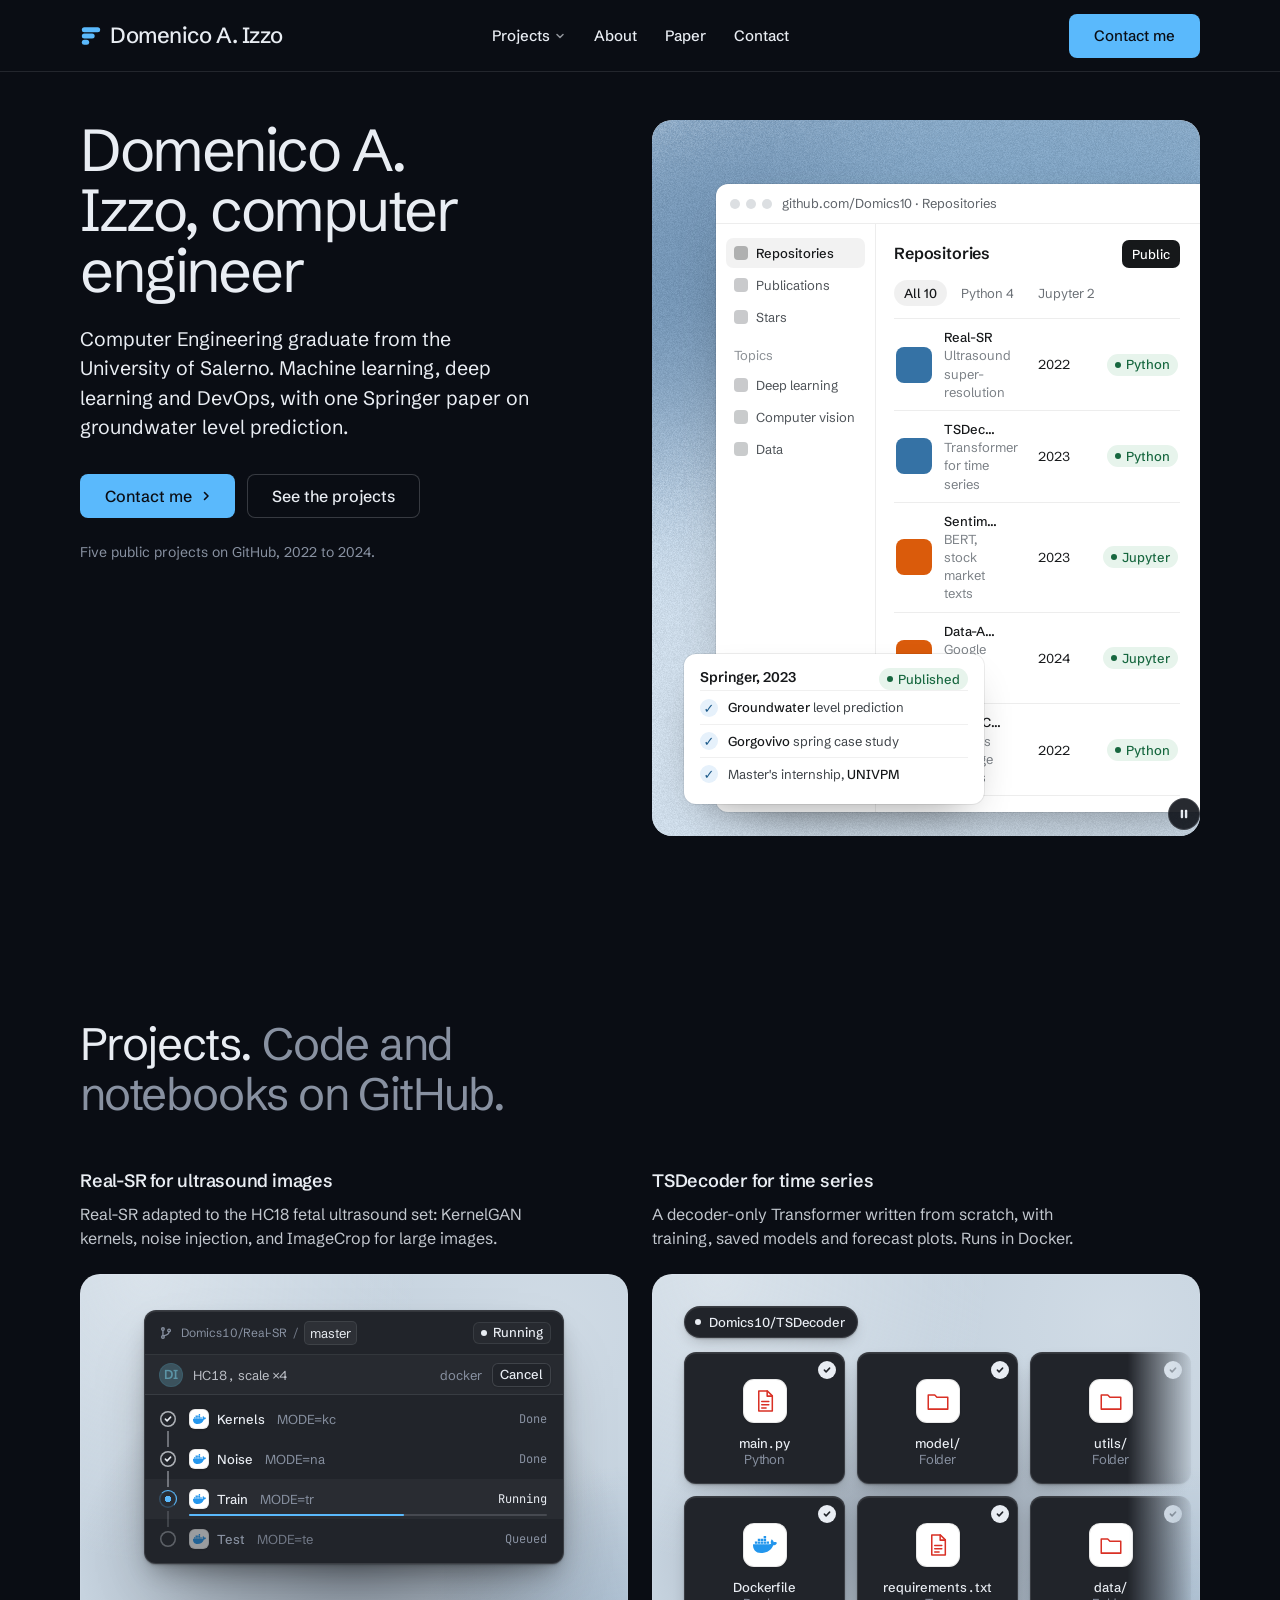
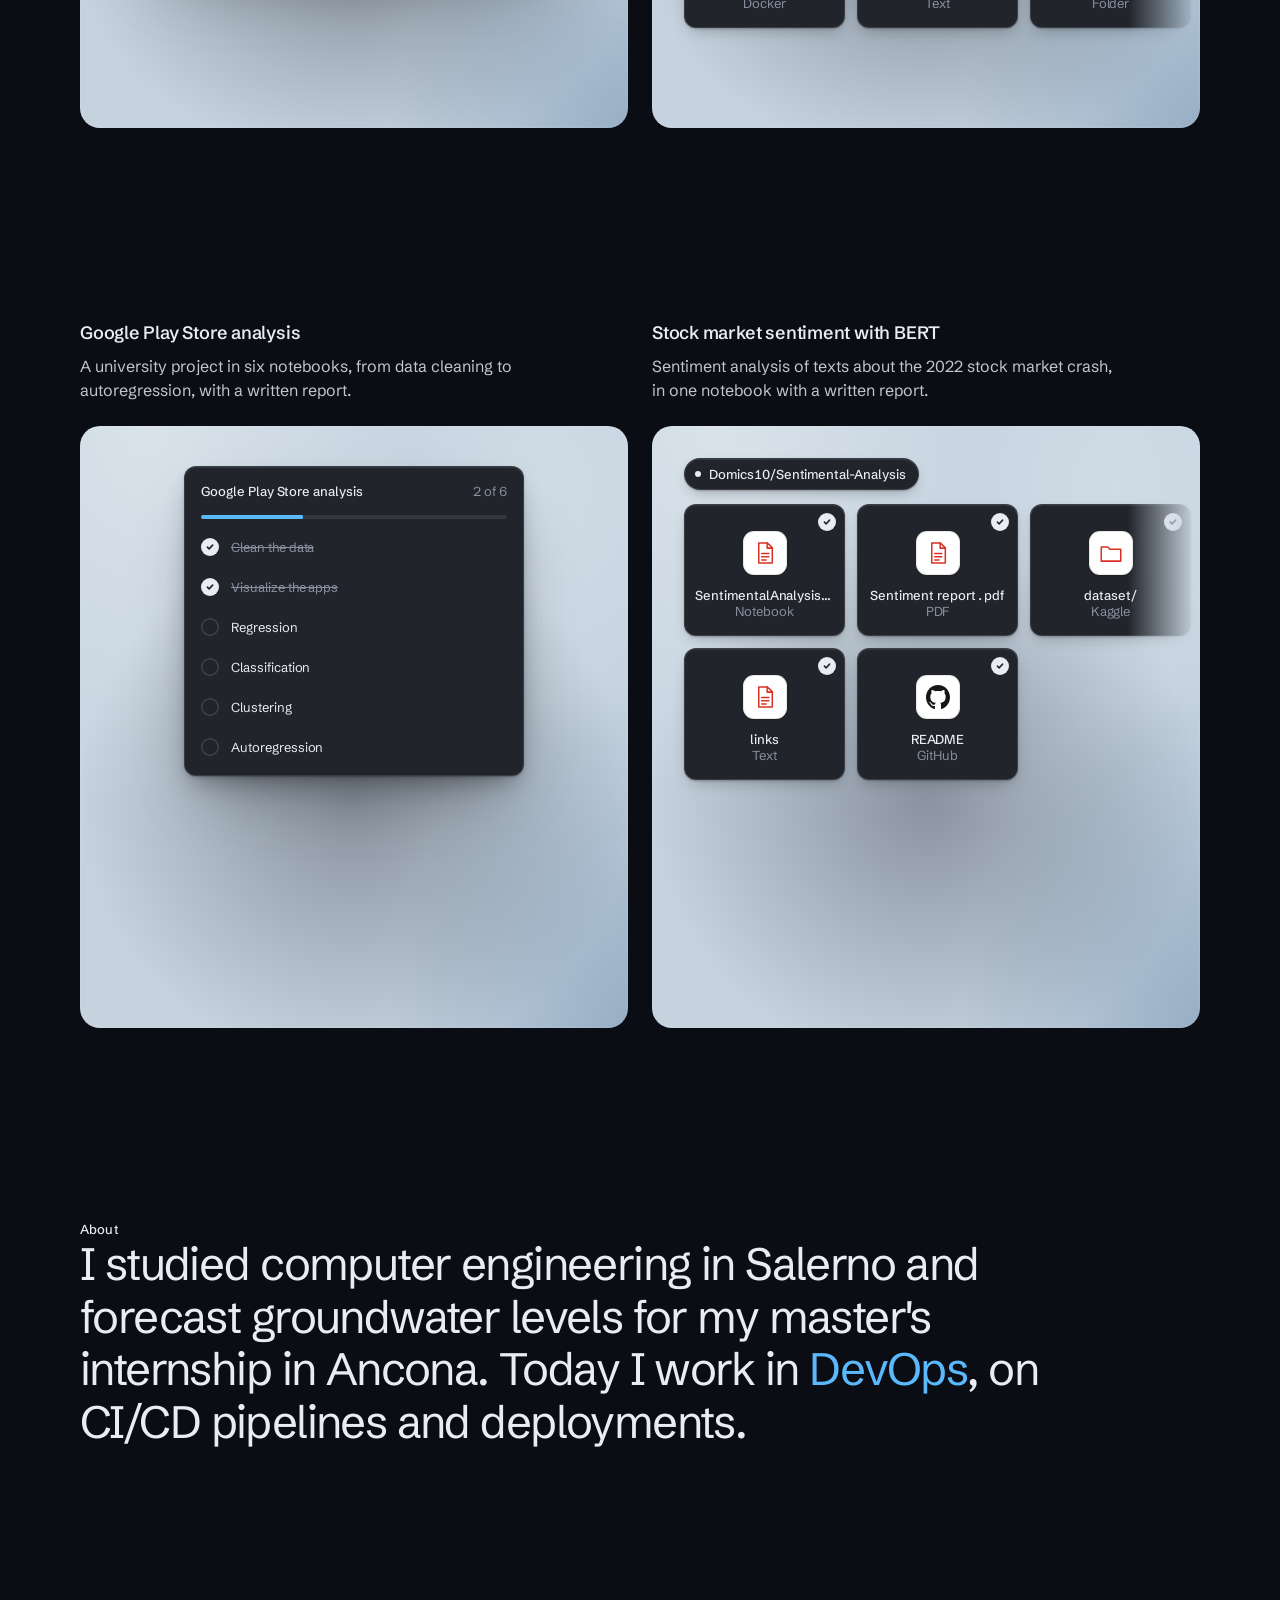
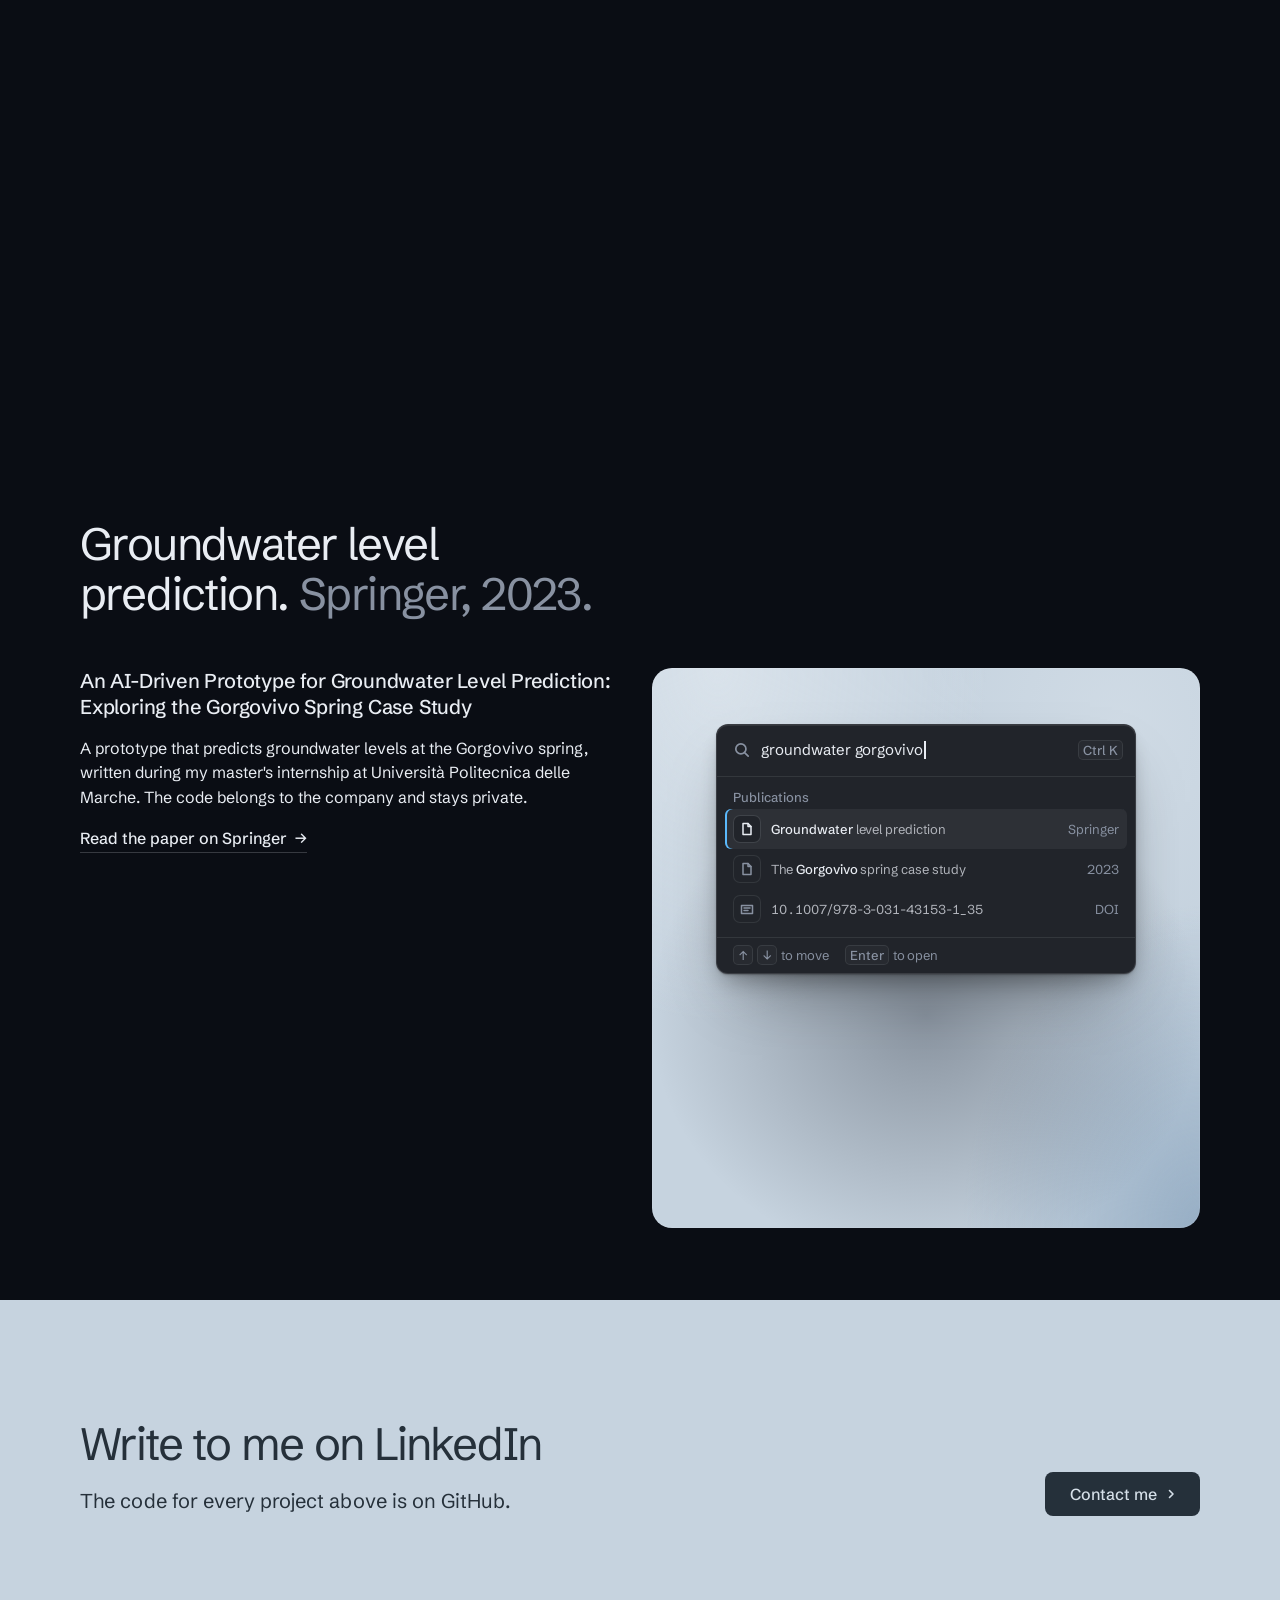
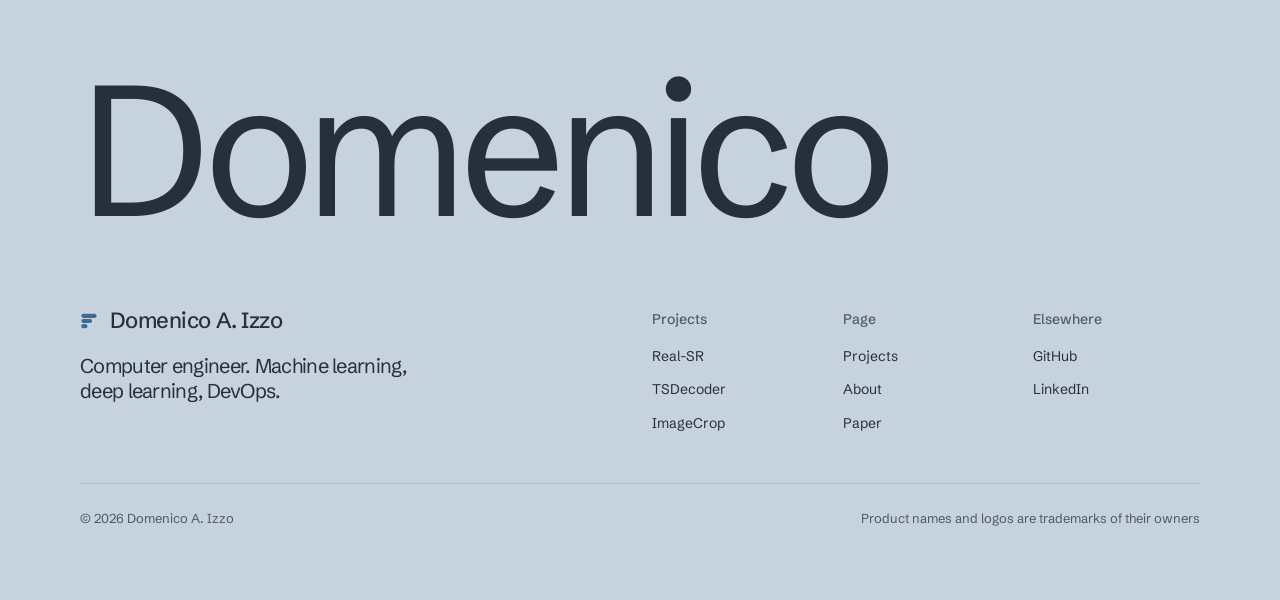
==== v2/index.html @ b8f6baab "Add initial version of personal portfolio website with favicon, index.html, and share image" ====
<!doctype html>
<html lang="en" data-type="software" data-radius="soft" data-ground="sky" data-buttons="solid" data-motion>
<head>
<meta charset="utf-8">
<meta name="viewport" content="width=device-width, initial-scale=1, viewport-fit=cover">
<title>Domenico A. Izzo: computer engineer, machine learning and DevOps</title>
<meta name="description" content="Work by Domenico A. Izzo, including Real-SR, TSDecoder, a Google Play Store analysis, Stock Market Sentiment and a Springer paper on groundwater.">
<meta property="og:type" content="website">
<meta property="og:title" content="Domenico A. Izzo: computer engineer, machine learning and DevOps">
<meta property="og:description" content="Projects and a Springer paper by a computer engineering graduate from the University of Salerno.">
<meta property="og:image" content="share.jpg">
<meta name="twitter:card" content="summary_large_image">
<link rel="icon" href="favicon.svg" type="image/svg+xml">
<meta name="theme-color" content="#0a0d14">
<!-- <link rel="canonical" href="https://domics10.github.io/"> -->
<meta name="site-kind" content="software">
<meta name="page-type" content="software">
<link rel="preconnect" href="https://fonts.googleapis.com">
<link rel="preconnect" href="https://fonts.gstatic.com" crossorigin>
<link href="https://fonts.googleapis.com/css2?family=Schibsted+Grotesk:wght@400..700&family=JetBrains+Mono:wght@400..500&display=swap" rel="stylesheet">
<link rel="stylesheet" href="assets/system.css">
<link rel="stylesheet" href="assets/ui/cards.css">
<link rel="stylesheet" href="assets/motion/motion.css">
<link rel="stylesheet" href="assets/backgrounds/backgrounds.css">
<link rel="stylesheet" href="assets/layout/layout.css">
<link rel="stylesheet" href="assets/layout/demo.css">
<link rel="stylesheet" href="assets/icons/icon.css">
<style>
:root {
  --p-bg: #0a0d14; --p-surface: #131824; --p-ink: #e9edf3; --p-muted: #8891a1;
  --p-accent: #5ab9fc; --p-accent-ink: #0a0d14; --p-action: #5ab9fc; --p-action-ink: #0a0d14;
  --p-inv-bg: #e9edf3; --p-inv-surface: #d7dbe1; --p-inv-ink: #0a0d14; --p-inv-muted: #54575f;
  --p-inv-accent: #0a0d14; --p-inv-accent-ink: #e9edf3; --p-inv-action: #0a0d14; --p-inv-action-ink: #e9edf3;
  --font-display: "Schibsted Grotesk", system-ui, sans-serif;
  --font-text: "Schibsted Grotesk", system-ui, sans-serif;
  --font-mono: "JetBrains Mono", ui-monospace, "SFMono-Regular", Menlo, Consolas, monospace;
  --display-weight: 400;
  --display-tracking: -0.035em;
  --display-tracking-xl: -0.042em;
  --ly-scale: 0.98;
}
</style>
<link rel="stylesheet" href="assets/ui/base.css">
<link rel="stylesheet" href="assets/ui/pipeline-board/fragment.css">
<link rel="stylesheet" href="assets/ui/files/fragment.css">
<link rel="stylesheet" href="assets/ui/checklist/fragment.css">
<link rel="stylesheet" href="assets/ui/search/fragment.css">
<script>document.documentElement.classList.add('m-enter');setTimeout(()=>document.documentElement.classList.add('m-enter-done'),700)</script>
<script src="assets/backgrounds/backgrounds.js"></script>
<script>document.documentElement.classList.add('mo-js');setTimeout(()=>document.documentElement.classList.add('mo-safe'),2500)</script>
<link rel="modulepreload" href="assets/moments/moments.js">
<link rel="modulepreload" href="assets/moments/lib.js">
<link rel="modulepreload" href="assets/moments/word-highlight/moment.js">
<style>
/* hero (collage): the small card over the window's lower-left corner */
.hero__art > .ly-piece--note { left: var(--s-6); bottom: var(--s-6); width: 300px; z-index: 2; }
.d-note__line { display: flex; align-items: center; gap: 10px; padding: 7px 0; font-size: 13px; color: #3d4247; border-top: 1px solid rgb(0 0 0 / .06); }
.d-note__line:first-of-type { border-top: 0; }
.d-note__line i { width: 18px; height: 18px; border-radius: 50%; flex: none; display: grid; place-items: center; background: #e6f1fb; color: #1d5a8a; font-style: normal; font-size: 13px; font-weight: 500; }
.d-note__line b { font-weight: 500; color: #16181a; }
.hero__proof { font-size: var(--t-small); color: var(--muted); }
.ly-piece--main .d-row { grid-template-columns: 36px minmax(0, 1fr) 56px 96px; }
.ly-piece--main .d-main { padding-right: var(--ly-cut-room); }
@media (max-width: 639px) { .ly-piece--main .d-row { grid-template-columns: 36px minmax(0, 1fr) 96px; } .ly-piece--main .d-row .num { display: none; } }
@media (max-width: 639px) { .ly-piece--main .d-row:nth-child(n+2) { display: none; } }
.hero__art .ui-pause:focus-visible { outline-color: var(--p-bg); }
.close__word { line-height: 1.04; }
@media (max-width: 1023px) { .hero__art > .ly-piece--note { left: var(--s-4); bottom: var(--s-4); width: 270px; } }
/* the project cards: one panel height for the group */
#projects .panel { --p-h: 300px; }
@media (max-width: 639px) { #projects .panel { --p-h: 176px; } }
/* the paper: the timeline card */
#paper .panel { --p-h: 400px; }
#paper .card--open > .panel { margin-top: 0; }
@media (max-width: 639px) { #paper .panel { --p-h: 240px; } }
@media (max-width: 359px) { #paper { --hm: 2; } }
</style>
</head>
<body>
<!-- type: software (a personal portfolio, built on the software plan)
     deal: hero collage, nav nav-centre, close close-word, footer footer-statement, rhythm space, buttons solid, mark stack, ground sky
     palette blue-black-cornflower, type schibsted, radius soft
     effect: grain-gradient in the hero's art frame
     moments: word-highlight in #about (the statement) -->

<header class="nav nav--centre">
  <div class="wrap nav__bar">
    <a class="skip-link" href="#top">Skip to content</a>
    <a class="nav__logo" href="#top"><span class="mark" data-mark="stack" aria-hidden="true"></span>Domenico A. Izzo</a>
    <nav class="nav__links" aria-label="Main">
      <div class="nav__item">
        <a class="nav__link" href="#projects">Projects <svg class="chev" viewBox="0 0 12 12" aria-hidden="true"><path d="M3 4.5l3 3 3-3" fill="none" stroke="currentColor" stroke-width="1.5" stroke-linecap="round" stroke-linejoin="round"/></svg></a>
        <div class="nav__menu">
          <div class="wrap grid">
            <div class="menu-col span-3">
              <p class="t-label">Deep learning</p>
              <a href="#projects">Real-SR<span>Ultrasound super-resolution</span></a>
              <a href="#projects">TSDecoder<span>Transformer for time series</span></a>
            </div>
            <div class="menu-col span-3">
              <p class="t-label">Data</p>
              <a href="#projects">Play Store analysis<span>Regression, classification, clustering</span></a>
              <a href="#projects">Market sentiment<span>Text classification with BERT</span></a>
            </div>
            <div class="menu-col span-3 start-10">
              <p class="t-label">Research</p>
              <a href="#paper">Groundwater paper<span>Springer, 2023</span></a>
            </div>
          </div>
        </div>
      </div>
      <div class="nav__item"><a class="nav__link" href="#about">About</a></div>
      <div class="nav__item"><a class="nav__link" href="#paper">Paper</a></div>
      <div class="nav__item"><a class="nav__link" href="#contact">Contact</a></div>
    </nav>
    <div class="nav__actions">
      <a class="btn btn--primary" href="https://www.linkedin.com/in/domenico-a-izzo-b44796218" target="_blank" rel="noopener">Contact me</a>
    </div>
    <button class="nav__toggle" type="button" aria-expanded="false" aria-label="Menu">
      <svg width="18" height="18" viewBox="0 0 18 18" aria-hidden="true"><path d="M2 5h14M2 13h14" stroke="currentColor" stroke-width="1.6" stroke-linecap="round"/></svg>
    </button>
  </div>
</header>

<main id="top">
  <section class="hero hero--collage" data-enter aria-labelledby="hero-h">
    <div class="wrap"><div class="hero-text grid hero__grid">
      <div class="hero__text span-5">
        <h1 id="hero-h">Domenico A. Izzo, computer engineer</h1>
        <p class="hero__lead">Computer Engineering graduate from the University of Salerno. Machine learning, deep learning and DevOps, with one Springer paper on groundwater level prediction.</p>
        <div class="btn-row"><a class="btn btn--primary" href="https://www.linkedin.com/in/domenico-a-izzo-b44796218" target="_blank" rel="noopener">Contact me<svg class="m-arrow" viewBox="0 0 12 12" aria-hidden="true"><path class="m-arrow__stem" d="M1 6h8"/><path class="m-arrow__head" d="M4.5 2.5 8 6l-3.5 3.5"/></svg></a><a class="btn btn--secondary" href="#projects">See the projects</a></div>
        <p class="hero__proof">Five public projects on GitHub, 2022 to 2024.</p>
      </div>
      <div class="hero__art span-6 start-7" data-fx="grain-gradient" data-fx-seed="7" data-fx-palette='{"bg":"#c6d3df","surface":"#d6e0e9","ink":"#25303a","accent":"#3f6a92"}' role="img" aria-label="A list of Domenico's GitHub repositories, with the Springer paper beside it">
        <div class="ly-piece ly-piece--main d-win" aria-hidden="true">
          <div class="d-win__bar"><span class="d-win__dots"><i></i><i></i><i></i></span><span>github.com/Domics10 · Repositories</span></div>
          <div class="d-win__body">
            <div class="d-side">
              <span class="is-on"><i></i>Repositories</span><span><i></i>Publications</span><span><i></i>Stars</span>
              <span class="d-side__label">Topics</span><span><i></i>Deep learning</span><span><i></i>Computer vision</span><span><i></i>Data</span>
            </div>
            <div class="d-main">
              <div class="d-main__head"><h4>Repositories</h4><span class="d-btn">Public</span></div>
              <div class="d-tabs"><span class="is-on">All 10</span><span>Python 4</span><span>Jupyter 2</span></div>
              <div class="d-rows">
                <div class="d-row"><span class="d-thumb" style="background:#3572a5"></span><div><b>Real-SR</b><small>Ultrasound super-resolution</small></div><span class="num">2022</span><span class="d-chip">Python</span></div>
                <div class="d-row"><span class="d-thumb" style="background:#3572a5"></span><div><b>TSDecoder</b><small>Transformer for time series</small></div><span class="num">2023</span><span class="d-chip">Python</span></div>
                <div class="d-row"><span class="d-thumb" style="background:#da5b0b"></span><div><b>Sentimental-Analysis</b><small>BERT, stock market texts</small></div><span class="num">2023</span><span class="d-chip">Jupyter</span></div>
                <div class="d-row"><span class="d-thumb" style="background:#da5b0b"></span><div><b>Data-Analysis-Project</b><small>Google Play Store</small></div><span class="num">2024</span><span class="d-chip">Jupyter</span></div>
                <div class="d-row"><span class="d-thumb" style="background:#3572a5"></span><div><b>ImageCrop</b><small>Patches for large images</small></div><span class="num">2022</span><span class="d-chip">Python</span></div>
              </div>
            </div>
          </div>
        </div>
        <div class="ly-piece ly-piece--note d-card" aria-hidden="true" data-ly-steps="700">
          <div class="d-card__row"><h5>Springer, 2023</h5><span class="d-chip" data-step data-step-at="4">Published</span></div>
          <div class="d-note__line" data-step><i>✓</i><span><b>Groundwater</b> level prediction</span></div>
          <div class="d-note__line" data-step><i>✓</i><span><b>Gorgovivo</b> spring case study</span></div>
          <div class="d-note__line" data-step><i>✓</i><span>Master's internship, <b>UNIVPM</b></span></div>
        </div>
      </div>
    </div></div>
  </section>

  <section class="section g2" id="projects" aria-labelledby="projects-h">
    <div class="wrap">
      <div class="group">
        <div class="section-head">
          <h2 id="projects-h">Projects. <span class="muted">Code and notebooks on GitHub.</span></h2>
        </div>
        <div class="grid">
          <a class="card card--row card--open span-6" href="https://github.com/Domics10/Real-SR" target="_blank" rel="noopener">
            <h3>Real-SR for ultrasound images</h3>
            <p>Real-SR adapted to the HC18 fetal ultrasound set: KernelGAN kernels, noise injection, and ImageCrop for large images.</p>
            <div class="panel">
              <div class="stage"><div class="at-rise fit" style="--fit-max:420px;--ax:max(24px, 50% - 210px);--ay:36px;--ay-sm:16px" data-ui-loop>
                <div class="ui ui-panel ui-pipe" data-ui="pipeline-board">
                  <div class="ui-pipe__head">
                    <svg class="ui-icon ui-pipe__branch" viewBox="0 0 16 16" aria-hidden="true"><circle cx="4.5" cy="3.5" r="1.5"/><circle cx="4.5" cy="12.5" r="1.5"/><circle cx="11.5" cy="5" r="1.5"/><path d="M4.5 5v6M11.5 6.5c0 2.6-2.2 3.6-5.6 4.6"/></svg>
                    <span class="ui-pipe__repo">Domics10/Real-SR</span><i class="ui-pipe__slash">/</i><code class="ui-pipe__ref">master</code>
                    <span class="ui-spacer"></span>
                    <span class="ui-chip ui-chip--ink ui-chip--live ui-pipe__chip" data-pipe-chip data-done="Done">Running</span>
                  </div>
                  <div class="ui-pipe__commit">
                    <span class="ui-avatar" data-tone="4">DI</span>
                    <span class="ui-pipe__msg">HC18, scale ×4</span>
                    <code class="ui-pipe__sha">docker</code>
                    <button class="ui-btn ui-btn--ghost ui-btn--sm ui-pipe__btn" type="button" tabindex="-1" data-pipe-btn data-done="Re-run">Cancel</button>
                  </div>
                  <ol class="ui-pipe__steps">
                    <li class="ui-pipe__step is-done" data-step="kernels"><span class="ui-pipe__ico"><svg viewBox="0 0 16 16" aria-hidden="true"><path d="m4.5 8.2 2.3 2.3 4.7-5"/></svg></span><span class="ui-pipe__name"><span class="ui-pipe__tool" aria-hidden="true"><img src="assets/ui/icons/docker.svg" alt=""></span><span class="ui-pipe__nm">Kernels</span></span><code class="ui-pipe__cmd">MODE=kc</code><span class="ui-pipe__time" data-time>Done</span><span class="ui-pipe__bar"><i></i></span></li>
                    <li class="ui-pipe__step is-done" data-step="noise"><span class="ui-pipe__ico"><svg viewBox="0 0 16 16" aria-hidden="true"><path d="m4.5 8.2 2.3 2.3 4.7-5"/></svg></span><span class="ui-pipe__name"><span class="ui-pipe__tool" aria-hidden="true"><img src="assets/ui/icons/docker.svg" alt=""></span><span class="ui-pipe__nm">Noise</span></span><code class="ui-pipe__cmd">MODE=na</code><span class="ui-pipe__time" data-time>Done</span><span class="ui-pipe__bar"><i></i></span></li>
                    <li class="ui-pipe__step is-run" data-step="train" style="--k:0.6"><span class="ui-pipe__ico"><svg viewBox="0 0 16 16" aria-hidden="true"><path d="m4.5 8.2 2.3 2.3 4.7-5"/></svg></span><span class="ui-pipe__name"><span class="ui-pipe__tool" aria-hidden="true"><img src="assets/ui/icons/docker.svg" alt=""></span><span class="ui-pipe__nm">Train</span></span><code class="ui-pipe__cmd">MODE=tr</code><span class="ui-pipe__time" data-time="Done">Running</span><span class="ui-pipe__bar"><i></i></span></li>
                    <li class="ui-pipe__step" data-step="test"><span class="ui-pipe__ico"><svg viewBox="0 0 16 16" aria-hidden="true"><path d="m4.5 8.2 2.3 2.3 4.7-5"/></svg></span><span class="ui-pipe__name"><span class="ui-pipe__tool" aria-hidden="true"><img src="assets/ui/icons/docker.svg" alt=""></span><span class="ui-pipe__nm">Test</span></span><code class="ui-pipe__cmd">MODE=te</code><span class="ui-pipe__time" data-time="Done">Queued</span><span class="ui-pipe__bar"><i></i></span></li>
                  </ol>
                  <div class="ui-pipe__log" aria-hidden="true">
                    <span class="ui-pipe__line" data-step="kernels"><b>$</b>python create_kernel_dataset.py</span>
                    <span class="ui-pipe__line" data-step="noise"><b>$</b>python collect_noise.py</span>
                    <span class="ui-pipe__line is-on" data-step="train"><b>$</b>python train.py -opt train_kernel_noise.yml</span>
                    <span class="ui-pipe__line" data-step="test"><b>$</b>python test.py -opt test_dped.yml</span>
                  </div>
                </div>
              </div></div>
            </div>
          </a>
          <a class="card card--row card--open span-6" href="https://github.com/Domics10/TSDecoder" target="_blank" rel="noopener">
            <h3>TSDecoder for time series</h3>
            <p>A decoder-only Transformer written from scratch, with training, saved models and forecast plots. Runs in Docker.</p>
            <div class="panel">
              <div class="stage stage--fade-br"><div class="at-corner wide" style="--w:680px">
                <div class="ui ui-files" data-ui="files">
                  <div class="ui-files__status"><span class="ui-dot"></span><span>Domics10/TSDecoder</span></div>
                  <ul class="ui-files__grid">
                    <li class="ui-file is-done"><span class="ui-file__icon"><svg class="ui-file__glyph" viewBox="0 0 24 24" aria-hidden="true"><path d="M6.25 2.75h8L18.75 7.25v14H6.25z"/><path d="M14 2.75v4.75h4.75M9 12.5h6.5M9 15.5h6.5M9 18.5h4"/></svg></span><span class="ui-file__name">main.py</span><span class="ui-file__kind">Python</span><span class="ui-file__bar"><i></i></span><span class="ui-file__check"><svg viewBox="0 0 16 16" aria-hidden="true"><path d="m4.5 8.2 2.3 2.3 4.7-5" fill="none" stroke="currentColor" stroke-width="2" stroke-linecap="round" stroke-linejoin="round"/></svg></span></li>
                    <li class="ui-file is-done"><span class="ui-file__icon"><svg class="ui-file__glyph" viewBox="0 0 24 24" aria-hidden="true"><path d="M3 6.5h6l2 2h10v11H3z"/></svg></span><span class="ui-file__name">model/</span><span class="ui-file__kind">Folder</span><span class="ui-file__bar"><i></i></span><span class="ui-file__check"><svg viewBox="0 0 16 16" aria-hidden="true"><path d="m4.5 8.2 2.3 2.3 4.7-5" fill="none" stroke="currentColor" stroke-width="2" stroke-linecap="round" stroke-linejoin="round"/></svg></span></li>
                    <li class="ui-file is-done"><span class="ui-file__icon"><svg class="ui-file__glyph" viewBox="0 0 24 24" aria-hidden="true"><path d="M3 6.5h6l2 2h10v11H3z"/></svg></span><span class="ui-file__name">utils/</span><span class="ui-file__kind">Folder</span><span class="ui-file__bar"><i></i></span><span class="ui-file__check"><svg viewBox="0 0 16 16" aria-hidden="true"><path d="m4.5 8.2 2.3 2.3 4.7-5" fill="none" stroke="currentColor" stroke-width="2" stroke-linecap="round" stroke-linejoin="round"/></svg></span></li>
                    <li class="ui-file is-done"><span class="ui-file__icon"><svg class="ui-file__glyph" viewBox="0 0 24 24" aria-hidden="true"><path d="M3 6.5h6l2 2h10v11H3z"/></svg></span><span class="ui-file__name">plots/</span><span class="ui-file__kind">Forecasts</span><span class="ui-file__bar"><i></i></span><span class="ui-file__check"><svg viewBox="0 0 16 16" aria-hidden="true"><path d="m4.5 8.2 2.3 2.3 4.7-5" fill="none" stroke="currentColor" stroke-width="2" stroke-linecap="round" stroke-linejoin="round"/></svg></span></li>
                    <li class="ui-file is-done"><span class="ui-file__icon"><img src="assets/ui/icons/docker.svg" alt=""></span><span class="ui-file__name">Dockerfile</span><span class="ui-file__kind">Docker</span><span class="ui-file__bar"><i></i></span><span class="ui-file__check"><svg viewBox="0 0 16 16" aria-hidden="true"><path d="m4.5 8.2 2.3 2.3 4.7-5" fill="none" stroke="currentColor" stroke-width="2" stroke-linecap="round" stroke-linejoin="round"/></svg></span></li>
                    <li class="ui-file is-done"><span class="ui-file__icon"><svg class="ui-file__glyph" viewBox="0 0 24 24" aria-hidden="true"><path d="M6.25 2.75h8L18.75 7.25v14H6.25z"/><path d="M14 2.75v4.75h4.75M9 12.5h6.5M9 15.5h6.5M9 18.5h4"/></svg></span><span class="ui-file__name">requirements.txt</span><span class="ui-file__kind">Text</span><span class="ui-file__bar"><i></i></span><span class="ui-file__check"><svg viewBox="0 0 16 16" aria-hidden="true"><path d="m4.5 8.2 2.3 2.3 4.7-5" fill="none" stroke="currentColor" stroke-width="2" stroke-linecap="round" stroke-linejoin="round"/></svg></span></li>
                    <li class="ui-file is-done"><span class="ui-file__icon"><svg class="ui-file__glyph" viewBox="0 0 24 24" aria-hidden="true"><path d="M3 6.5h6l2 2h10v11H3z"/></svg></span><span class="ui-file__name">data/</span><span class="ui-file__kind">Folder</span><span class="ui-file__bar"><i></i></span><span class="ui-file__check"><svg viewBox="0 0 16 16" aria-hidden="true"><path d="m4.5 8.2 2.3 2.3 4.7-5" fill="none" stroke="currentColor" stroke-width="2" stroke-linecap="round" stroke-linejoin="round"/></svg></span></li>
                    <li class="ui-file is-done"><span class="ui-file__icon"><svg class="ui-file__glyph" viewBox="0 0 24 24" aria-hidden="true"><path d="M3 6.5h6l2 2h10v11H3z"/></svg></span><span class="ui-file__name">saved_models/</span><span class="ui-file__kind">Folder</span><span class="ui-file__bar"><i></i></span><span class="ui-file__check"><svg viewBox="0 0 16 16" aria-hidden="true"><path d="m4.5 8.2 2.3 2.3 4.7-5" fill="none" stroke="currentColor" stroke-width="2" stroke-linecap="round" stroke-linejoin="round"/></svg></span></li>
                  </ul>
                </div>
              </div></div>
            </div>
          </a>
        </div>
      </div>
      <div class="grid">
          <a class="card card--row card--open span-6" href="https://github.com/Domics10/Data-Analysis-Project" target="_blank" rel="noopener">
            <h3>Google Play Store analysis</h3>
            <p>A university project in six notebooks, from data cleaning to autoregression, with a written report.</p>
            <div class="panel">
              <div class="stage"><div class="at-rise fit" style="--fit-max:340px;--ax:max(24px, 50% - 170px);--ay:40px;--ay-sm:16px">
                <div class="ui ui-panel ui-checks" data-ui="checklist">
                  <div class="ui-checks__head">
                    <div class="ui-title">Google Play Store analysis</div>
                    <span class="ui-spacer"></span>
                    <div class="ui-meta" data-checks-count>2 of 6</div>
                  </div>
                  <div class="ui-checks__bar"><i data-checks-bar style="--k:0.33"></i></div>
                  <ul class="ui-checks__list">
                    <li class="ui-check is-done"><span class="ui-check__box"><svg viewBox="0 0 16 16"><path d="m4.5 8.2 2.3 2.3 4.7-5"/></svg></span><span class="ui-check__label">Clean the data</span></li>
                    <li class="ui-check is-done"><span class="ui-check__box"><svg viewBox="0 0 16 16"><path d="m4.5 8.2 2.3 2.3 4.7-5"/></svg></span><span class="ui-check__label">Visualize the apps</span></li>
                    <li class="ui-check"><span class="ui-check__box"><svg viewBox="0 0 16 16"><path d="m4.5 8.2 2.3 2.3 4.7-5"/></svg></span><span class="ui-check__label">Regression</span></li>
                    <li class="ui-check"><span class="ui-check__box"><svg viewBox="0 0 16 16"><path d="m4.5 8.2 2.3 2.3 4.7-5"/></svg></span><span class="ui-check__label">Classification</span></li>
                    <li class="ui-check"><span class="ui-check__box"><svg viewBox="0 0 16 16"><path d="m4.5 8.2 2.3 2.3 4.7-5"/></svg></span><span class="ui-check__label">Clustering</span></li>
                    <li class="ui-check"><span class="ui-check__box"><svg viewBox="0 0 16 16"><path d="m4.5 8.2 2.3 2.3 4.7-5"/></svg></span><span class="ui-check__label">Autoregression</span></li>
                  </ul>
                </div>
              </div></div>
            </div>
          </a>
          <a class="card card--row card--open span-6" href="https://github.com/Domics10/Sentimental-Analysis" target="_blank" rel="noopener">
            <h3>Stock market sentiment with BERT</h3>
            <p>Sentiment analysis of texts about the 2022 stock market crash, in one notebook with a written report.</p>
            <div class="panel">
              <div class="stage stage--fade-br"><div class="at-corner wide" style="--w:680px">
                <div class="ui ui-files" data-ui="files">
                  <div class="ui-files__status"><span class="ui-dot"></span><span>Domics10/Sentimental-Analysis</span></div>
                  <ul class="ui-files__grid">
                    <li class="ui-file is-done"><span class="ui-file__icon"><svg class="ui-file__glyph" viewBox="0 0 24 24" aria-hidden="true"><path d="M6.25 2.75h8L18.75 7.25v14H6.25z"/><path d="M14 2.75v4.75h4.75M9 12.5h6.5M9 15.5h6.5M9 18.5h4"/></svg></span><span class="ui-file__name">SentimentalAnalysis.ipynb</span><span class="ui-file__kind">Notebook</span><span class="ui-file__bar"><i></i></span><span class="ui-file__check"><svg viewBox="0 0 16 16" aria-hidden="true"><path d="m4.5 8.2 2.3 2.3 4.7-5" fill="none" stroke="currentColor" stroke-width="2" stroke-linecap="round" stroke-linejoin="round"/></svg></span></li>
                    <li class="ui-file is-done"><span class="ui-file__icon"><svg class="ui-file__glyph" viewBox="0 0 24 24" aria-hidden="true"><path d="M6.25 2.75h8L18.75 7.25v14H6.25z"/><path d="M14 2.75v4.75h4.75M9 12.5h6.5M9 15.5h6.5M9 18.5h4"/></svg></span><span class="ui-file__name">Sentiment report.pdf</span><span class="ui-file__kind">PDF</span><span class="ui-file__bar"><i></i></span><span class="ui-file__check"><svg viewBox="0 0 16 16" aria-hidden="true"><path d="m4.5 8.2 2.3 2.3 4.7-5" fill="none" stroke="currentColor" stroke-width="2" stroke-linecap="round" stroke-linejoin="round"/></svg></span></li>
                    <li class="ui-file is-done"><span class="ui-file__icon"><svg class="ui-file__glyph" viewBox="0 0 24 24" aria-hidden="true"><path d="M3 6.5h6l2 2h10v11H3z"/></svg></span><span class="ui-file__name">dataset/</span><span class="ui-file__kind">Kaggle</span><span class="ui-file__bar"><i></i></span><span class="ui-file__check"><svg viewBox="0 0 16 16" aria-hidden="true"><path d="m4.5 8.2 2.3 2.3 4.7-5" fill="none" stroke="currentColor" stroke-width="2" stroke-linecap="round" stroke-linejoin="round"/></svg></span></li>
                    <li class="ui-file is-done"><span class="ui-file__icon"><img src="assets/ui/icons/git.svg" alt=""></span><span class="ui-file__name">.gitignore</span><span class="ui-file__kind">Git</span><span class="ui-file__bar"><i></i></span><span class="ui-file__check"><svg viewBox="0 0 16 16" aria-hidden="true"><path d="m4.5 8.2 2.3 2.3 4.7-5" fill="none" stroke="currentColor" stroke-width="2" stroke-linecap="round" stroke-linejoin="round"/></svg></span></li>
                    <li class="ui-file is-done"><span class="ui-file__icon"><svg class="ui-file__glyph" viewBox="0 0 24 24" aria-hidden="true"><path d="M6.25 2.75h8L18.75 7.25v14H6.25z"/><path d="M14 2.75v4.75h4.75M9 12.5h6.5M9 15.5h6.5M9 18.5h4"/></svg></span><span class="ui-file__name">links</span><span class="ui-file__kind">Text</span><span class="ui-file__bar"><i></i></span><span class="ui-file__check"><svg viewBox="0 0 16 16" aria-hidden="true"><path d="m4.5 8.2 2.3 2.3 4.7-5" fill="none" stroke="currentColor" stroke-width="2" stroke-linecap="round" stroke-linejoin="round"/></svg></span></li>
                    <li class="ui-file is-done"><span class="ui-file__icon"><img src="assets/ui/icons/github.svg" alt=""></span><span class="ui-file__name">README</span><span class="ui-file__kind">GitHub</span><span class="ui-file__bar"><i></i></span><span class="ui-file__check"><svg viewBox="0 0 16 16" aria-hidden="true"><path d="m4.5 8.2 2.3 2.3 4.7-5" fill="none" stroke="currentColor" stroke-width="2" stroke-linecap="round" stroke-linejoin="round"/></svg></span></li>
                  </ul>
                </div>
              </div></div>
            </div>
          </a>
      </div>
    </div>
  </section>

  <section class="section statement" id="about" data-moment="word-highlight" aria-label="About">
    <div class="wrap">
      <p class="t-label">About</p>
      <p class="mo-wh__text">I studied computer engineering in Salerno and forecast groundwater levels for my master's internship in Ancona. Today I work in <strong>DevOps</strong>, on CI/CD pipelines and deployments.</p>
    </div>
  </section>

  <section class="section" id="paper" aria-labelledby="paper-h">
    <div class="wrap">
      <div class="section-head">
        <h2 id="paper-h">Groundwater level prediction. <span class="muted">Springer, 2023.</span></h2>
      </div>
      <div class="grid grid--top fill">
        <div class="span-6 stack-4">
          <p class="t-card">An AI-Driven Prototype for Groundwater Level Prediction: Exploring the Gorgovivo Spring Case Study</p>
          <p>A prototype that predicts groundwater levels at the Gorgovivo spring, written during my master's internship at Università Politecnica delle Marche. The code belongs to the company and stays private.</p>
          <p><a class="link" href="https://doi.org/10.1007/978-3-031-43153-1_35" target="_blank" rel="noopener">Read the paper on Springer</a></p>
        </div>
        <div class="card card--open m-nolift span-6 start-7">
          <div class="panel">
            <div class="stage stage--fade-b"><div class="at-rise fit" style="--fit-max:420px;--ax:max(24px, 50% - 210px);--ay:56px;--ay-sm:20px" data-ui-loop>
              <div class="ui ui-panel ui-search" data-ui="search">
                <div class="ui-search__field">
                  <svg class="ui-icon" viewBox="0 0 16 16" aria-hidden="true"><circle cx="7" cy="7" r="4.5"/><path d="m10.5 10.5 3 3"/></svg>
                  <span class="ui-search__q"><span data-search-q>groundwater gorgovivo</span><i class="ui-search__caret"></i></span>
                  <kbd class="ui-search__kbd">Ctrl K</kbd>
                </div>
                <div class="ui-search__group">Publications</div>
                <ul class="ui-search__list" data-search-list>
                  <li class="ui-search__row is-sel"><span class="ui-search__ico"><svg class="ui-icon" viewBox="0 0 16 16"><path d="M4 2.5h5l3 3v8H4z"/><path d="M9 2.5v3h3"/></svg></span><span class="ui-search__t"><b>Groundwater</b> level prediction</span><span class="ui-search__m">Springer</span></li>
                  <li class="ui-search__row"><span class="ui-search__ico"><svg class="ui-icon" viewBox="0 0 16 16"><path d="M4 2.5h5l3 3v8H4z"/><path d="M9 2.5v3h3"/></svg></span><span class="ui-search__t">The <b>Gorgovivo</b> spring case study</span><span class="ui-search__m">2023</span></li>
                  <li class="ui-search__row"><span class="ui-search__ico"><svg class="ui-icon" viewBox="0 0 16 16"><path d="M2.5 4.5h11v8h-11z"/><path d="M5 7h6M5 9.5h4"/></svg></span><span class="ui-search__t">10.1007/978-3-031-43153-1_35</span><span class="ui-search__m">DOI</span></li>
                </ul>
                <div class="ui-search__foot"><span><kbd>&uarr;</kbd><kbd>&darr;</kbd> to move</span><span><kbd>Enter</kbd> to open</span></div>
              </div>
            </div></div>
          </div>
        </div>
      </div>
    </div>
  </section>
</main>

<footer class="footer closing footer--statement" id="contact" aria-labelledby="close-h">
  <div class="wrap">
    <div class="closing__cta close--word">
      <div class="section-head--split">
        <div><h2 id="close-h">Write to me on LinkedIn</h2><p class="t-lead">The code for every project above is on GitHub.</p></div>
        <a class="btn btn--primary" href="https://www.linkedin.com/in/domenico-a-izzo-b44796218" target="_blank" rel="noopener">Contact me<svg class="m-arrow" viewBox="0 0 12 12" aria-hidden="true"><path class="m-arrow__stem" d="M1 6h8"/><path class="m-arrow__head" d="M4.5 2.5 8 6l-3.5 3.5"/></svg></a>
      </div>
      <p class="close__word" aria-hidden="true">Domenico</p>
    </div>
    <div class="closing__links">
      <div class="grid">
        <div class="span-4 stack-4">
          <a class="nav__logo" href="#top"><span class="mark" data-mark="stack" aria-hidden="true"></span>Domenico A. Izzo</a>
          <p class="footer__lede">Computer engineer. Machine learning, deep learning, DevOps.</p>
        </div>
        <div class="span-2 start-7 footer__col"><h3>Projects</h3><ul><li><a href="https://github.com/Domics10/Real-SR">Real-SR</a></li><li><a href="https://github.com/Domics10/TSDecoder">TSDecoder</a></li><li><a href="https://github.com/Domics10/ImageCrop">ImageCrop</a></li></ul></div>
        <div class="span-2 footer__col"><h3>Page</h3><ul><li><a href="#projects">Projects</a></li><li><a href="#about">About</a></li><li><a href="#paper">Paper</a></li></ul></div>
        <div class="span-2 footer__col"><h3>Elsewhere</h3><ul><li><a href="https://github.com/Domics10">GitHub</a></li><li><a href="https://www.linkedin.com/in/domenico-a-izzo-b44796218">LinkedIn</a></li></ul></div>
      </div>
      <div class="footer__legal">
        <span>&copy; 2026 Domenico A. Izzo</span>
        <div class="socials"></div>
        <span>Product names and logos are trademarks of their owners</span>
      </div>
    </div>
  </div>
</footer>

<nav class="actionbar" aria-label="Quick actions">
  <a class="btn btn--primary" href="https://www.linkedin.com/in/domenico-a-izzo-b44796218" target="_blank" rel="noopener">Contact me</a>
</nav>

<script type="module" src="assets/system.js"></script>
<script type="module" src="assets/motion/motion.js"></script>
<script type="module" src="assets/layout/layout.js"></script>
</body>
</html>
---- v2/assets/system.css ----
/*
  taste-skill system.css - the one system for the page. Link it first, then assets/ui/cards.css (the
  feature card, its panel and the fragment placements), then set the palette (--p-*), the fonts and
  the radius set on :root in the page (node scripts/start.mjs prints that block).
  Do not add a second grid, spacing scale, type scale, radius scale, button or card style.
*/

/* ---------------------------------------------------------------- tokens */
:root {
  /* palette (hex only; fx.js reads --bg --surface --ink --muted --accent --accent-ink) */
  --p-bg: #ffffff;
  --p-surface: #f4f4f4;
  --p-ink: #111111;
  --p-muted: #6b6b6b;
  --p-accent: #1a4be0;
  --p-accent-ink: #ffffff;
  --p-action: #1a4be0;      /* buttons, links, focus: the accent, or the ink when the accent is too pale */
  --p-action-ink: #ffffff;
  --p-inv-bg: #111111;
  --p-inv-surface: #1c1c1c;
  --p-inv-ink: #f4f4f4;
  --p-inv-muted: #a3a3a3;
  --p-inv-accent: #ffffff;
  --p-inv-accent-ink: #111111;
  --p-inv-action: #ffffff;
  --p-inv-action-ink: #111111;
  /* the lit ground behind UI and in the closing band (references/cards.md), one per page, tech pages only
     (none on kind other, which is flat): <html data-ground="sand|sky|sage|painting">. system.js gives it to every ground
     that holds UI, on light and dark pages alike; --hue on one panel changes only its accent */
  --ground-bg: #d9ccb7; --ground-surface: #e9e0d2; --ground-ink: #2a2622; --ground-muted: #5a534a; --ground-accent: #a8794a;

  /* fonts */
  --font-display: system-ui, -apple-system, "Segoe UI", sans-serif;
  --font-text: system-ui, -apple-system, "Segoe UI", sans-serif;
  --font-mono: ui-monospace, "SFMono-Regular", Menlo, Consolas, monospace;
  --display-weight: 400;    /* headlines 400; 500 on a tech page (software, gaming, hardware) */
  --display-tracking: -0.025em;

  /* the page rhythm (references/layout-v4.md): one section per screen. The header is fixed and
     --nav tall; every section is padded --padt above and --padb (plus the phone action bar, --bar)
     below, and is exactly one or two screens tall (--h: 1 or 2; --hm on a phone). The hero's words
     start --hgap under the header and its content ends --hpadb above the fold. */
  --nav: 72px;
  --padt: 120px;
  --padb: 72px;
  --hgap: 48px;
  --hpadb: 64px;
  --bar: 0px;
  /* grid: one .wrap (alias .container) for the header, every section and the footer, the same
     --gut on both sides: 1280 wide at x 80-1360 at 1440, 342 at x 24-366 at 390 */
  --container: 1280px;
  --gut: 80px;
  --pad: var(--gut);
  --gutter: 24px;

  /* spacing: 4/8 scale */
  --s-1: 4px;  --s-2: 8px;  --s-3: 12px; --s-4: 16px; --s-5: 24px;
  --s-6: 32px; --s-7: 48px; --s-8: 64px; --s-9: 96px; --s-10: 128px;
  --section: 40px;      /* only a .section outside main (the kit's demo pages); every main > section and
                           footer.closing take --padt and --padb */
  --section-band: 56px; /* the same for an older footer outside footer.closing */
  --head-gap: 48px;     /* the one heading-to-content gap, 32 on a phone (layout.css reads it as --ly-head-gap) */
  --card-pad: 16px;     /* card padding (cards.css sets its own for cards with a panel) */
  --card-gap: 16px;     /* gap between cards */

  /* type scale (the only sizes on the page) */
  --t-label: 13px;
  --t-small: 14px;
  --t-body: 16px;
  --t-lead: 18px;
  --t-card: 18px;
  --t-h3: 24px;
  /* straight lines from the phone size at 390 to the desktop size at 1440 (system.md's table) */
  --t-h2: clamp(30px, 1.72vw + 23.3px, 48px);
  --t-h1: clamp(38px, 3.24vw + 25.4px, 72px);
  /* a big number stays a step under the h2 (VI-11): 38 at 1440, 28 at 390, so it never reads as a
     section heading; a stats row and a price set their own, smaller still */
  --t-stat: clamp(28px, .952vw + 24.29px, 38px);

  /* radius: one scale (soft by default; data-radius on <html> switches it) */
  --r-sm: 8px;  --r-md: 12px; --r-lg: 20px; --r-btn: 8px;

  /* controls (fixed here; a page never adds its own) */
  --btn-h: 44px;
  --btn-h-sm: 36px;
  --nav-h: var(--nav);  /* the older name, kept for the kit's files */
  --icon: 16px;         /* small icons: socials, menu chevrons, mono brand marks */

  /* motion: the one UI ease-out (motion.css --m-ease and ui/base.css --u-ease read it; references/motion.md) */
  --ease: cubic-bezier(.2, .8, .2, 1);
  --dur: 180ms;
}
html[data-radius="sharp"] { --r-sm: 4px; --r-md: 6px;  --r-lg: 8px;  --r-btn: 4px; }
html[data-radius="soft"]  { --r-sm: 8px; --r-md: 12px; --r-lg: 20px; --r-btn: 8px; }
html[data-radius="round"] { --r-sm: 10px; --r-md: 16px; --r-lg: 24px; --r-btn: 999px; }
/* the four lit grounds (references/cards.md); sand is the default above. painting goes with
   painterly-landscape (x.ai's daylight sky over olive hills) */
html[data-ground="sky"]      { --ground-bg: #c6d3df; --ground-surface: #d6e0e9; --ground-ink: #25303a; --ground-muted: #4d5964; --ground-accent: #3f6a92; }
html[data-ground="sage"]     { --ground-bg: #cdd6c6; --ground-surface: #dce3d6; --ground-ink: #262d24; --ground-muted: #535b51; --ground-accent: #6c8e63; }
html[data-ground="painting"] { --ground-bg: #79a8d6; --ground-surface: #a6c4e2; --ground-ink: #16212c; --ground-muted: #273949; --ground-accent: #9c9b3c; }
/* cards.css takes its card and panel radii from this scale */
html[data-radius] .card { --c-r: var(--r-lg); }
html[data-radius] .panel { --p-r: var(--r-md); }

/* a phone: the header 56, the sections padded 96 / 48, the hero's words 40 under the header and its
   content ending 24 above the fold, 24 at both sides, 12 between columns */
@media (max-width: 639px) {
  :root { --nav: 56px; --padt: 96px; --padb: 48px; --hgap: 40px; --hpadb: 24px; --gut: 24px; --gutter: 12px; --card-gap: 12px; --head-gap: 32px; }
}
@media (min-width: 640px) {
  :root { --gut: 48px; --section: 48px; --section-band: 72px; --card-pad: 24px; }
}
@media (min-width: 1024px) {
  :root { --gut: 80px; --section: 56px; --section-band: 96px; --card-gap: 24px;
          --t-lead: 20px; --t-card: 20px; --t-h3: 28px; }
  /* a place (and a local service): the 1200 column at x 120-1320 */
  html[data-type="place"] { --gut: 120px; --container: 1200px; }
}
/* a place (VI-06, ST-96, PH-23): its own smaller type (h1 48/53 and 32/37, h2 32/40 and 24/30, titles
   and the sub-line 20 and 18), the Recipe 3 hero's gap under its photograph (40, 24 on a phone),
   square photographs and cards and 2px buttons, whatever data-radius and data-buttons say */
:root[data-type="place"] {
  --hgap: 40px;
  --t-h1: clamp(32px, 1.524vw + 26.06px, 48px);
  --t-h2: clamp(24px, .762vw + 21px, 32px);
  --t-h3: clamp(20px, .381vw + 18.51px, 24px);
  --r-sm: 2px; --r-md: 0px; --r-lg: 0px; --r-btn: 2px;
}
:root[data-type="place"] :is(h1, .t-h1) { line-height: 1.104; }
:root[data-type="place"] :is(h2, .t-h2) { line-height: 1.25; }
@media (max-width: 639px) {
  :root[data-type="place"] { --hgap: 24px; }
  :root[data-type="place"] :is(h1, .t-h1) { line-height: 1.156; }
}

/* ---------------------------------------------------------------- grounds (at most three) */
:root, .ground-base {
  --bg: var(--p-bg); --surface: var(--p-surface); --ink: var(--p-ink); --muted: var(--p-muted);
  --accent: var(--p-accent); --accent-ink: var(--p-accent-ink); --card: var(--p-surface);
  --action: var(--p-action); --action-ink: var(--p-action-ink);
}
.ground-surface {
  --bg: var(--p-surface); --surface: var(--p-bg); --ink: var(--p-ink); --muted: var(--p-muted);
  --accent: var(--p-accent); --accent-ink: var(--p-accent-ink); --card: var(--p-bg);
  --action: var(--p-action); --action-ink: var(--p-action-ink);
}
.ground-inverse {
  --bg: var(--p-inv-bg); --surface: var(--p-inv-surface); --ink: var(--p-inv-ink); --muted: var(--p-inv-muted);
  --accent: var(--p-inv-accent); --accent-ink: var(--p-inv-accent-ink); --card: var(--p-inv-surface);
  --action: var(--p-inv-action); --action-ink: var(--p-inv-action-ink);
}
:root, .ground-base, .ground-surface, .ground-inverse {
  --line: color-mix(in oklab, var(--ink) 11%, transparent);
  --line-strong: color-mix(in oklab, var(--ink) 20%, transparent);
  /* effects (fx.js) and UI fragments (assets/ui) take the colours of the ground they sit on */
  --fx-bg: var(--bg); --fx-surface: var(--surface); --fx-ink: var(--ink); --fx-muted: var(--muted);
  --fx-accent: var(--accent); --fx-accent-ink: var(--accent-ink);
  --ui-font: var(--font-text); --ui-mono: var(--font-mono); --ui-radius: var(--r-md);
}
.ground-base, .ground-surface, .ground-inverse { background: var(--bg); color: var(--ink); }

/* ---------------------------------------------------------------- base */
*, *::before, *::after { box-sizing: border-box; }
/* an anchor lands on the section's top (the judge's frame): the fixed header covers --nav of its --padt */
html { -webkit-text-size-adjust: 100%; scroll-padding-top: 0; scroll-behavior: auto; margin: 0; }
body {
  margin: 0; background: var(--bg); color: var(--ink);
  font: 400 var(--t-body)/1.55 var(--font-text);
  -webkit-font-smoothing: antialiased; text-rendering: optimizeLegibility; overflow-x: clip;
}
img, svg, video, canvas { display: block; max-width: 100%; }
/* hidden means hidden, also on an img the line above makes a block (a menu tab's photograph, a peek photograph) */
[hidden] { display: none !important; }
img, video { height: auto; }
a { color: inherit; text-decoration: none; }
button { font: inherit; color: inherit; }
h1, h2, h3, h4, p, ul, ol, figure, blockquote { margin: 0; }
ul, ol { padding: 0; list-style: none; }
h1, h2, h3, h4 {
  font-family: var(--font-display); font-weight: var(--display-weight);
  letter-spacing: var(--display-tracking); text-wrap: balance; overflow-wrap: break-word;
  /* a long word (a German compound at 390) breaks at a syllable with a hyphen, in the language of <html lang>;
     only words of 10 letters or more, 4 at least on each side, so a short English heading never breaks */
  hyphens: auto; -webkit-hyphens: auto; hyphenate-limit-chars: 10 4 4;
}
h1, .t-h1 { font-size: var(--t-h1); line-height: 1.04; }
h2, .t-h2 { font-size: var(--t-h2); line-height: 1.1; }
h3, .t-h3 { font-size: var(--t-h3); line-height: 1.2; }
h4, .t-card { font-family: var(--font-text); font-weight: 500; font-size: var(--t-card); line-height: 1.3; letter-spacing: -0.01em; }
p { text-wrap: pretty; }
.t-lead  { font-size: var(--t-lead); line-height: 1.5; }
.t-body  { font-size: var(--t-body); line-height: 1.55; }
.t-small { font-size: var(--t-small); line-height: 1.5; }
.t-label { font-size: var(--t-label); font-weight: 500; line-height: 1.4; letter-spacing: 0.01em; }
.t-stat  { font-family: var(--font-display); font-weight: var(--display-weight); font-size: var(--t-stat);
           line-height: 1; letter-spacing: var(--display-tracking); font-variant-numeric: tabular-nums; }
.muted { color: var(--muted); }
.mono  { font-family: var(--font-mono); }
.measure { max-width: 62ch; }
:focus-visible { outline: 2px solid var(--action); outline-offset: 2px; border-radius: 2px; }
::selection { background: color-mix(in oklab, var(--accent) 30%, transparent); }

/* ---------------------------------------------------------------- grid */
.wrap, .container { width: min(100% - 2 * var(--gut), var(--container)); margin-inline: auto; padding-inline: 0; }
.grid { display: grid; grid-template-columns: repeat(12, minmax(0, 1fr)); column-gap: var(--gutter); row-gap: var(--card-gap); }
.grid > * { min-width: 0; grid-column: 1 / -1; }
.section { padding-block: var(--section); }

/* ---------------------------------------------------------------- one section per screen
   The page is a stack of screens. Framed at scrollY = k x the screen height, a shot shows exactly one
   section: the hero alone on the first screen, every other section (and footer.closing, the close and
   the footer in one) exactly one or two screens tall, its h2 first, --padt under its top. Heights
   and padding do it: no pinning, snapping or script.
     <section class="section" id=".." style="--h: 2">     (2 screens; --hm sets a phone's count alone)
       <div class="wrap"> the h2 first, then the content </div>     (the one in-flow child)
     </section>
   A layer (a full-bleed photograph or ground behind the words) is an <img class="layer" aria-hidden="true">
   beside the .wrap. Content must fit: one screen holds 708px of content at 1440x900 (900 - 120 - 72),
   two hold 1,608 (the second screen's part starts --padt under its top with .g2). From 640 to 1279 a
   section keeps at least its screens and grows past them rather than overlap the next. */
main > :is(section, .section), footer.closing {
  position: relative; box-sizing: border-box;
  height: calc(var(--h, 1) * 100vh); height: calc(var(--h, 1) * 100svh);
  padding: var(--padt) 0 calc(var(--padb) + var(--bar));
}
main > :is(section, .section) > :is(.wrap, .container), footer.closing > .wrap { position: relative; z-index: 1; height: 100%; }
main > :is(section, .section) > :is(.wrap, .container):not(.grid) { display: flex; flex-direction: column; }
/* a .wrap that is the section's grid too (class="wrap grid"): its rows start at the top */
main > :is(section, .section) > :is(.wrap, .container).grid { align-content: start; }
/* .fill: the block that takes what the screen leaves under the heading (a photograph, a frame) */
main > :is(section, .section) > .wrap > .fill { flex: 1 1 0; min-height: 0; }
/* two screens as two groups: row 1 the h2 and the first group, row 2 the rest (no second h2), starting
   --padt under the second screen's top, so the second shot looks like any other section */
main > :is(section, .section).g2, footer.closing.g2 { --h: 2; }
main > :is(section, .section).g2 > :is(.wrap, .container), footer.closing.g2 > .wrap { display: grid; grid-template-rows: minmax(0, 1fr) minmax(0, 1fr); row-gap: calc(var(--padt) + var(--padb) + var(--bar)); }
main > :is(section, .section).g2 > :is(.wrap, .container) > *, footer.closing.g2 > .wrap > * { min-height: 0; align-self: start; }
main > :is(section, .section).g2 > :is(.wrap, .container) > :is(.group, .fill) { align-self: stretch; }
/* a group: one screen's part of a .g2 section (its h2 and first rows, or the rest) */
.group { display: flex; flex-direction: column; min-height: 0; }
/* each screen's card row runs down to that screen's foot (the cards stretch, their panels grow), so
   the second screen of a .g2 is never a short row over an empty ground; both rows end on the same line */
@media (min-width: 1024px) {
  main > :is(section, .section).g2 > .wrap > .grid:last-child,
  main > :is(section, .section).g2 > .wrap > .group > .grid:last-child { align-self: stretch; flex: 1 1 auto; min-height: 0; }
}
.group > .fill { flex: 1 1 0; min-height: 0; }
@media (min-width: 640px) and (max-width: 1279px) {
  main > :is(section, .section):not(.hero, .section--hero), footer.closing {
    height: auto; min-height: calc(var(--h, 1) * 100vh); min-height: calc(var(--h, 1) * 100svh);
  }
  /* the section is a column and its .wrap takes all of it, so a .fill (a photograph, a frame) still
     grows to the section's foot (a min-height percentage would not resolve, leaving it at its least) */
  /* :where() keeps it at no weight, so a page's own phone- or tablet-only hiding (section.desk-only { display: none }) wins */
  :where(main > :is(section, .section):not(.hero, .section--hero), footer.closing) { display: flex; flex-direction: column; }
  main > :is(section, .section):not(.hero, .section--hero) > :is(.wrap, .container), footer.closing > .wrap { flex: 1 0 auto; height: auto; min-height: 0; }
}
/* a phone: lvh (the screen with its bars hidden) for every section but the hero; --hm when stacking
   makes the content taller than the desktop count */
@media (max-width: 639px) {
  /* at least its screens, never less: content a screen cannot hold makes the section taller (the rhythm
     check then asks for --hm: 2 or less content); a fixed height would lay its last rows over the next
     section, the fault the phone shots showed most (a list under the closing heading and its button) */
  main > :is(section, .section):not(.hero, .section--hero), footer.closing {
    height: auto; min-height: calc(var(--hm, var(--h, 1)) * 100vh); min-height: calc(var(--hm, var(--h, 1)) * 100lvh);
  }
  /* one grid row at least the screens tall that grows with the .wrap's content: the .wrap is stretched to
     it, so its .fill and its two groups still share a definite height */
  /* (at no weight, as on the tablet: a page's own section.desk-only { display: none } still hides it) */
  :where(main > :is(section, .section):not(.hero, .section--hero):has(> :is(.wrap, .container)), footer.closing) {
    display: grid; grid-template-columns: minmax(0, 1fr); grid-template-rows: 1fr; grid-auto-rows: auto;
  }
  main > :is(section, .section):not(.hero, .section--hero) > :is(.wrap, .container), footer.closing > .wrap { height: auto; }
  main > :is(section, .section).g2m, footer.closing.g2m { --hm: 2; }
  main > :is(section, .section).g2m > :is(.wrap, .container), footer.closing.g2m > .wrap { display: grid; grid-template-rows: minmax(0, 1fr) minmax(0, 1fr); row-gap: calc(var(--padt) + var(--padb) + var(--bar)); }
  /* stacked in one, the two groups keep the open cards' 32px, so the first group's last panel never meets
     the next card's title */
  main > :is(section, .section).g2:not(.g2m) > :is(.wrap, .container) { display: flex; row-gap: var(--s-6); }
  /* what the two screens leave goes around the second group, so it opens below the header, not on the fold */
  main > :is(section, .section).g2:not(.g2m) > :is(.wrap, .container) > :last-child { margin-block: auto; }
  main > :is(section, .section).g2:not(.g2m) > :is(.wrap, .container) > * { align-self: stretch; }
}
/* a layer: the photograph or ground of a whole section, under its words, edge to edge */
main > :is(section, .section) > :is(img, video, canvas, picture).layer,
footer.closing > :is(img, video, canvas, picture).layer {
  position: absolute; inset: 0; z-index: 0; width: 100%; height: 100%; max-width: none; object-fit: cover; object-position: var(--pos, 50% 50%);
}
main > :is(section, .section) > picture.layer > img { width: 100%; height: 100%; object-fit: cover; }

/* the hero: exactly the first screen, the fixed header over its top. Its words start --hgap under the
   header (--photo adds a full-bleed photograph's height above them on a place); its content ends
   --hpadb above the fold, and nothing of the next section shows, at 1440, 1024, 820 and 390.
     <section class="hero hero--<type>"><div class="wrap"><div class="hero-text"> .. </div>[one strip]</div></section>
   .hero-text holds the whole composition (the words, and the picture or window beside or under them);
   one docked strip (logos, three facts) may follow it, at most 96px, desktop only. */
main > :is(.hero, .section--hero) {
  height: 100vh; height: 100svh; min-height: 0;
  padding: calc(var(--nav) + var(--photo, 0px) + var(--hgap)) 0 calc(var(--hpadb) + var(--bar));
}
:is(.hero, .section--hero) > .wrap { height: 100%; display: grid; grid-template-rows: minmax(0, 1fr) auto; row-gap: var(--s-7); }
:is(.hero, .section--hero) > .wrap > .hero-text { min-height: 0; }
/* a phone: the hero is at least the first screen and grows when a short phone (320x640) cannot hold its
   words, buttons and picture, so nothing of it lies over the next section or under the header */
@media (max-width: 639px) {
  main > :is(.hero, .section--hero) { height: auto; min-height: 100vh; min-height: 100svh; }
  main > :is(.hero, .section--hero):has(> :is(.wrap, .container)) { display: grid; grid-template-columns: minmax(0, 1fr); grid-template-rows: 1fr; grid-auto-rows: auto; }
  main > :is(.hero, .section--hero) > :is(.wrap, .container) { height: auto; }
}
:is(.hero, .section--hero) > .wrap > .hero-strip { grid-row: 2; max-height: 96px; }
@media (max-width: 639px) { :is(.hero, .section--hero) > .wrap > .hero-strip { display: none; } }
.section--hero .section-head { max-width: 860px; }
/* the starter's own hero (hero-split): the words on span-5 top-aligned, the picture on span-6 start-7
   as tall as the hero's content box (at most 716 at 1440x900); a phone stacks words, then the picture
   in what is left */
.hero-text.hero-split { height: 100%; align-items: stretch; }
.hero-split > .hero-copy { align-self: start; }
.hero-split > .hero-visual { position: relative; min-height: 0; height: 100%; }
@media (max-width: 1023px) {
  .hero-text.hero-split { display: flex; flex-direction: column; gap: var(--s-6); }
  .hero-split > .hero-visual { flex: 1 1 0; min-height: 200px; height: auto; }
}
.hero-copy > * + * { margin-top: var(--s-5); }
/* the h1 first in the words' column: its capitals start on the picture's top line, not the line box's
   (the leading above the capitals would put the words about 12px under the photograph's top) */
.hero-copy > h1:first-child { text-box: trim-start cap alphabetic; }
.hero-copy > .btn-row { margin-top: var(--s-6); }
/* three short facts at the foot of the words' column, on the picture's bottom line (no dead space
   under the buttons): <dl class="hero-facts"><div><dt>..</dt><dd>..</dd></div> x3</dl> */
@media (min-width: 1024px) {
  .hero-split > .hero-copy { height: 100%; display: flex; flex-direction: column; }
  .hero-split > .hero-copy > .hero-facts { margin-top: auto; }
}
.hero-facts { display: grid; grid-template-columns: repeat(3, minmax(0, 1fr)); gap: var(--s-5) var(--gutter); margin: 0; }
.hero-facts > div { display: grid; gap: var(--s-1); align-content: start; }
.hero-facts dt { font-size: var(--t-small); color: var(--muted); }
.hero-facts dd { margin: 0; font-weight: 500; }
@media (max-width: 1023px) { .hero-facts { display: none; } }
/* a notice line above the h1 (changed hours, a delivery cut-off): one line with a number, static,
   starting on the left line like the h1 under it */
.hero-notice { font-size: var(--t-small); font-weight: 500; color: var(--ink); }
.hero-notice b, .hero-notice strong { font-weight: 500; color: var(--accent); }
.hero-copy > .hero-notice + h1 { margin-top: var(--s-5); }

/* a phone: open tiles from a row of three or four (rooms, goods, beans) go two-up, an odd last one
   across the row, so a row of three fits one 844px screen (stacked one under another they need two) */
@media (max-width: 639px) {
  .grid > .tile:is(.span-3, .span-4) { grid-column: auto / span 6; }
  .grid > .tile:is(.span-3, .span-4):nth-child(odd of .tile):nth-last-child(1 of .tile) { grid-column: 1 / -1; }
  .grid > .tile:is(.span-3, .span-4) .tile__head { flex-wrap: wrap; gap: 0 var(--s-2); }
}
/* a phone: open cards (words on the ground, the panel under them) stacked one under another keep 32px
   between a panel's foot and the next card's title, so a title never reads as the panel's caption */
@media (max-width: 639px) { .grid:has(> .card--open) { row-gap: var(--s-6); } }
/* a phone stacks a two-screen section's four open tiles into its two screens: their panels take 180px (a wide
   crop), so the h2 and the first two tiles of two lines each end on the first screen and the four inside both,
   not a third of a screen past. A page that sets its group's own --p-h (#features .panel) sets its phone value
   too, as the starter does */
@media (max-width: 639px) { main > :is(section, .section).g2 .card--open > .panel { --p-h: 180px; } }
/* spans: desktop >= 1024. Tablet 640-1023: text cards on span-3 and span-6 go two-up; cards with a
   panel (a visual needs the width; the one exception is a span-6 pair, below)
   and everything else (split text and visuals, span-4 cards, span-5/7/8 blocks) take the full row, so a split stacks and no row is left half empty. Phone < 640: one column. */
@media (min-width: 640px) and (max-width: 1023px) {
  .grid > .card.span-3:not(:has(> .panel)), .grid > .card.span-6:not(:has(> .panel)) { grid-column: auto / span 6; }
  /* the one exception with a panel: a 2x2 (or a pair) of span-6 cards stays two-up from 720px (a panel
     of about 310px and more, wide enough for a kit fragment), so four cards take one or two screens
     at 768-820 instead of a card per row (four stacked panels run past two screens). Split cards and
     every other span keep the full row. Under 720 a card per row. */
  @media (min-width: 720px) {
    .grid > .card.span-6:has(> .panel):not(.card--split) { grid-column: auto / span 6; }
    .grid > .card.span-6:has(> .panel):not(.card--split):nth-child(odd of .card.span-6):nth-last-child(1 of .card.span-6) { grid-column: 1 / -1; }
  }
  /* open tiles (rooms, models, people, a photo pair) go two-up; an odd last one takes the row */
  .grid > .tile:is(.span-3, .span-4, .span-6) { grid-column: auto / span 6; }
  .grid > .tile:is(.span-3, .span-4, .span-6):nth-child(odd of .tile):nth-last-child(1 of .tile) { grid-column: 1 / -1; }
}
@media (min-width: 1024px) {
  .span-2  { grid-column: auto / span 2; }
  .span-3  { grid-column: auto / span 3; }
  .span-4  { grid-column: auto / span 4; }
  .span-5  { grid-column: auto / span 5; }
  .span-6  { grid-column: auto / span 6; }
  .span-7  { grid-column: auto / span 7; }
  .span-8  { grid-column: auto / span 8; }
  .span-9  { grid-column: auto / span 9; }
  .span-10 { grid-column: auto / span 10; }
  .span-12 { grid-column: auto / span 12; }
  .start-1 { grid-column-start: 1; } .start-2 { grid-column-start: 2; } .start-3 { grid-column-start: 3; }
  .start-5 { grid-column-start: 5; } .start-6 { grid-column-start: 6; } .start-7 { grid-column-start: 7; }
  .start-4 { grid-column-start: 4; } .start-8 { grid-column-start: 8; } .start-9 { grid-column-start: 9; }
  .start-10 { grid-column-start: 10; }
  /* a split is top-aligned: the words' first line and the picture's top on one line (never centred
     against each other, never mirrored: text left, the visual right, on every split of the page) */
  .grid--middle, .grid--top { align-items: start; }
}
/* card rows: every card in a row the same height (a plain .grid stretches them) */
.grid:is(.grid--middle, .grid--top) > .card { align-self: stretch; }
/* 1024-1279: a span-4 card's panel would be about 220px wide, too narrow for real UI. Cards with a
   panel on span-4 go two-up, a span-8 one takes the row, and an odd last one takes the row too
   (steps, proof row: two, then one wide; bento: the wide card, then the four small ones two by two) */
@media (min-width: 1024px) and (max-width: 1279px) {
  .grid > .card.span-4:has(> .panel) { grid-column: auto / span 6; }
  .grid > .card.span-8:has(> .panel),
  .grid > .card.span-4:has(> .panel):nth-child(odd of .card.span-4):nth-last-child(1 of .card.span-4) { grid-column: 1 / -1; }
}

/* ---------------------------------------------------------------- section heading */
.section-head { max-width: 760px; margin-bottom: var(--head-gap); display: grid; gap: var(--s-4); }
/* every heading starts on the left line (a centred head among left ones reads as a mistake): the
   old centred head is left-aligned too */
.section-head--center { text-align: left; justify-items: start; }
/* a head row: the h2 (and its line) left, one link or the section's button at the right line */
.section-head--split { max-width: none; display: flex; align-items: end; justify-content: space-between; gap: var(--s-5); flex-wrap: wrap; }
.section-head--split > div { display: grid; gap: var(--s-4); max-width: 760px; }
.section-head p { color: var(--ink); font-size: var(--t-lead); line-height: 1.5; max-width: 60ch; }
.section-head--row { max-width: none; display: flex; align-items: end; justify-content: space-between; gap: var(--s-5); flex-wrap: wrap; }
.section-head--row > div { display: grid; gap: var(--s-4); max-width: 760px; }
/* the hero row (hero-product, hero-cycle): the h1 and its line left, the buttons right, across 1280 */
.section--hero .section-head--row { max-width: none; }

/* ---------------------------------------------------------------- buttons (one pair, a dealt look)
   One pair a page, .btn--primary and .btn--secondary, in the look dealt with the page (sections.md)
   and set once on <html data-buttons>; the markup never changes:
     solid  filled primary, outlined secondary, the radius scale (Figma; the default)
     pill   pills, a chevron after the primary's label, a tinted secondary (x.ai)
     tonal  the radius scale, a tinted secondary with no outline (Linear, Vercel)
     arrow  an arrow after the primary's label; the secondary is a text link with an arrow (Stripe)
     block  near-square corners, 48px tall; the secondary is an underlined text link (shops, hotels) */
.btn {
  display: inline-flex; align-items: center; justify-content: center; gap: var(--s-2);
  height: var(--btn-h); padding: 0 var(--s-5); border-radius: var(--r-btn); border: 1px solid transparent;
  font: 500 var(--t-body)/1 var(--font-text); letter-spacing: 0; white-space: nowrap; cursor: pointer;
  transition: background-color var(--dur) var(--ease), color var(--dur) var(--ease), border-color var(--dur) var(--ease), text-decoration-color var(--dur) var(--ease);
}
.btn--primary { background: var(--action); color: var(--action-ink); }
.btn--primary:hover { background: color-mix(in oklab, var(--action) 86%, var(--ink)); }
/* an inverted primary (the action is the ground's ink: a brand band, a lit ground): its hover steps toward the ground, as the filled one steps toward the ink */
.ground-brand .btn--primary:hover { background: color-mix(in oklab, var(--action) 88%, var(--bg)); }
/* the ground's own colour with a clear border: never grey on grey, readable on an effect too */
.btn--secondary { background: var(--bg); color: var(--ink); border-color: var(--line-strong); }
.btn--secondary:hover { background: color-mix(in oklab, var(--bg) 94%, var(--ink)); border-color: color-mix(in oklab, var(--ink) 35%, transparent); }
.btn--sm { height: var(--btn-h-sm); padding: 0 var(--s-4); font-size: var(--t-small); }
html[data-buttons="pill"] { --r-btn: 999px; }
html[data-buttons="block"] { --r-btn: 2px; --btn-h: 48px; }
html:is([data-buttons="pill"], [data-buttons="tonal"]) .btn--secondary { background: color-mix(in oklab, var(--ink) 8%, var(--bg)); border-color: transparent; }
html:is([data-buttons="pill"], [data-buttons="tonal"]) .btn--secondary:hover { background: color-mix(in oklab, var(--ink) 14%, var(--bg)); border-color: transparent; }
/* arrow and block: the secondary is a text link at the button's height (no box: one button look) */
html:is([data-buttons="arrow"], [data-buttons="block"]) .btn--secondary {
  background: none; border-color: transparent; padding-inline: var(--s-2);
  text-decoration: underline; text-underline-offset: 4px; text-decoration-color: var(--line-strong);   /* the .link look */
}
html:is([data-buttons="arrow"], [data-buttons="block"]) .btn--secondary:hover { background: none; border-color: transparent; text-decoration-color: currentColor; }
/* the glyph after a label: a chevron (pill) or an arrow (arrow), drawn so every font shows the same */
html[data-buttons="pill"] .btn--primary::after,
html[data-buttons="arrow"] :is(.btn--primary, .btn--secondary)::after {
  content: ""; flex: none; width: 12px; height: 12px; margin-right: -2px; background: currentColor;
  -webkit-mask: var(--btn-glyph) center / contain no-repeat; mask: var(--btn-glyph) center / contain no-repeat;
  transition: transform var(--dur) var(--ease);
}
html[data-buttons="pill"] { --btn-glyph: url("data:image/svg+xml,%3Csvg xmlns='http://www.w3.org/2000/svg' viewBox='0 0 12 12'%3E%3Cpath d='M4.5 2.5 8 6l-3.5 3.5' fill='none' stroke='black' stroke-width='1.6' stroke-linecap='round' stroke-linejoin='round'/%3E%3C/svg%3E"); }
html[data-buttons="arrow"] { --btn-glyph: url("data:image/svg+xml,%3Csvg xmlns='http://www.w3.org/2000/svg' viewBox='0 0 12 12'%3E%3Cpath d='M1.5 6h8.5M6.5 2.5 10 6l-3.5 3.5' fill='none' stroke='black' stroke-width='1.5' stroke-linecap='round' stroke-linejoin='round'/%3E%3C/svg%3E"); }
@media (hover: hover) and (pointer: fine) { html:is([data-buttons="pill"], [data-buttons="arrow"]) .btn:hover::after { transform: translateX(3px); } }
.btn:active { transform: translateY(1px) scale(.985); }
.btn--arrow::after { content: "\2192"; transition: transform var(--dur) var(--ease); }
@media (hover: hover) and (pointer: fine) { .btn--arrow:hover::after { transform: translateX(3px); } }
/* the drawn arrow (assets/motion: its stem grows and its head moves 3px on hover), the last child of
   a primary button, a pill or a link: <svg class="m-arrow" viewBox="0 0 12 12" aria-hidden="true">
   <path class="m-arrow__stem" d="M1 6h8"/><path class="m-arrow__head" d="M4.5 2.5 8 6l-3.5 3.5"/></svg>.
   It replaces the dealt glyph, so a button never shows two */
.m-arrow { flex: none; width: 12px; height: 12px; margin-right: -2px; overflow: visible;
           fill: none; stroke: currentColor; stroke-width: 1.6; stroke-linecap: round; stroke-linejoin: round; }
.btn--xl .m-arrow { width: 0.62em; height: 0.62em; stroke-width: 1.4; }
:is(.btn, .link, .pill):has(> .m-arrow)::after { content: none; display: none; }
.btn-row { display: flex; flex-wrap: wrap; gap: var(--s-3); align-items: center; }
.section-head--center .btn-row { justify-content: center; }
/* on the phone every button row stacks full width */
@media (max-width: 639px) {
  .btn-row { flex-direction: column; align-items: stretch; width: 100%; justify-self: stretch; }
  /* full width, the second action is a text link at the button's height under the filled one (an
     outline across the whole screen reads as a rule, a pale fill as a switched-off button) */
  .btn-row > .btn--secondary { background: none; border-color: transparent; text-decoration: underline; text-underline-offset: 4px; text-decoration-color: var(--line-strong); }
  .section-head--split > .btn { width: 100%; }
}
.link { display: inline-flex; align-items: center; gap: var(--s-2); font-weight: 500; color: var(--ink);
        text-decoration: underline; text-decoration-color: var(--line-strong); text-underline-offset: 4px;
        transition: text-decoration-color var(--dur) var(--ease); }
.link:hover { text-decoration-color: currentColor; }
.link::after { content: "\2192"; display: inline-block; text-decoration: none; transition: transform var(--dur) var(--ease); }
@media (hover: hover) and (pointer: fine) { .link:hover::after { transform: translateX(3px); } }
.pill { display: inline-flex; align-items: center; gap: var(--s-2); height: 32px; padding: 0 var(--s-3);
        border-radius: 999px; border: 1px solid var(--line); background: var(--card);
        font-size: var(--t-label); color: var(--ink); }
.pill .muted { color: var(--muted); }

/* ---------------------------------------------------------------- card (one style) */
.card {
  display: flex; flex-direction: column; gap: var(--s-2); min-width: 0;
  background: var(--card); border: 1px solid var(--line); border-radius: var(--r-lg); padding: var(--card-pad);
}
/* small titles in the text face: a display face at 20px (a condensed or hairline serif) reads smaller than the body */
.card > h3, .card > h4, .card--plan h3 { font-family: var(--font-text); font-weight: 500; font-size: var(--t-card); line-height: 1.3; letter-spacing: -0.01em; }
/* the type floor (system.md): text people read is 16px or more in ink; cards.css sets it for its
   card text, this for a plain card's lines */
.card > p { color: var(--ink); font-size: var(--t-body); max-width: 52ch; }
/* at most two boxes one inside the other (sections.md): a card whose panel holds UI drops its own
   box, so its title and lines sit on the page ground over the panel (Figma's tiles), or runs the
   panel flush to its sides and bottom (cards.css .panel--flush) */
.card.card--open { --c-pad: 0px; background: none; border: 0; box-shadow: none; padding: 0; overflow: visible; }
.card.card--open > .panel { margin: var(--s-5) 0 0; border-radius: var(--r-lg); }
.card.card--open > .panel--top { margin: 0 0 var(--s-5); }
.card--plan.is-featured { border-color: var(--action); box-shadow: inset 0 0 0 1px var(--action); }
/* cards.css (linked after this file) sets .card { gap: 0 } for feature cards; a plan keeps its 16px rows */
.card.card--plan { gap: var(--s-4); }

/* ---------------------------------------------------------------- visuals: panels and frames
   A card's .panel (the inset visual), .stage and the placements (.at-corner, .at-rise, .at-over,
   .at-right, .at-center, .stage--fade-*) come from assets/ui/cards.css (references/cards.md).
   This file adds the frames (hero, split, square, closing band) and lets a .stage work inside them.
   The grounds' colours: system.js lights every ground that holds UI (see there). */
:not(.card) > .panel { border-radius: var(--p-r, var(--r-md)); }   /* a panel on its own: four round corners */
.menu-card .panel { --p-h: 160px; }
.frame {
  position: relative; isolation: isolate; overflow: clip; display: flex; align-items: center; justify-content: center;
  background: var(--surface); border-radius: var(--r-lg); border: 1px solid var(--line);
  padding: clamp(var(--s-4), 4vw, var(--s-7));
}
/* a zero-width spacer keeps --ratio (height / width) as the frame's minimum height */
.frame::before { content: ""; flex: none; width: 0; padding-top: var(--ratio, 0px); }
/* an object or scene (assets/objects) and a photograph (.frame__img) fill the frame themselves */
.frame > :not(canvas, .stage, .loop-pause, .frame__fx, .frame__img, [data-print], [data-scene], .print3d) { position: relative; max-width: 100%; min-width: 0; }
/* a photograph is a plain rectangle in its frame: no border, no print, no filter */
.frame--photo { padding: 0; border: 0; }
/* .frame--fill: as tall as its row (a split's picture beside the words, down to the section's foot);
   stacked on a tablet or a phone it takes what the screen leaves, at least 200px */
.frame--fill { height: 100%; }
@media (max-width: 1023px) {
  .grid.fill:has(> .frame--fill) { display: flex; flex-direction: column; gap: var(--s-6); }
  .grid.fill > .frame--fill { flex: 1 1 0; height: auto; min-height: 200px; }
}
/* a split's words as a column: the last block (stats, a link) on the picture's bottom line */
.split-col { display: flex; flex-direction: column; gap: var(--s-5); }
@media (min-width: 1024px) { .split-col { height: 100%; } .split-col > .split-col__end { margin-top: auto; } }
:is(.frame, .panel) > .frame__img { position: absolute; inset: 0; z-index: 0; width: 100%; height: 100%; max-width: none; object-fit: cover; }
.frame--portrait { --ratio: 125%; }
/* the product stage (hero-product): wide, the product whole on it; a phone gets a tall stage */
.frame--stage { --ratio: 50%; }
@media (max-width: 639px) { .frame--stage, .frame--portrait { --ratio: 120%; } }
.frame--hero { padding: clamp(24px, 5vw, 64px); }
.frame--split { --ratio: 80%; }
.frame--square { --ratio: 100%; }
/* the closing band: the hero's echo, lit with the page's ground (sand, sky, sage or painting) on light
   and dark pages alike, so its text and buttons take that ground's ink. Its effect sits on a layer of
   its own, <div class="frame__fx" data-fx="..">, held still and calm where the text sits (system.js) */
.frame--cta { min-height: 420px; }
/* .frame--lit: the same for an object's frame that holds a few words in its clear half (the
   product statement's facts in a .frame__text, lower left; the object stands right of centre) */
.frame--cta, .frame--lit {
  border-color: transparent; background: var(--ground-bg); color: var(--ground-ink);
  --bg: var(--ground-surface); --surface: var(--ground-surface); --ink: var(--ground-ink); --muted: var(--ground-muted);
  --action: var(--ground-ink); --action-ink: var(--ground-surface);
  --line: color-mix(in oklab, var(--ground-ink) 12%, transparent); --line-strong: color-mix(in oklab, var(--ground-ink) 24%, transparent);
}
.frame > .frame__fx { position: absolute; inset: 0; z-index: 0; }
/* on a light page the buttons on a lit ground keep the page's own action colour: one action, one look
   (a dark page keeps the lit ground's ink, which reads on the bright ground) */
html:not([data-tone="dark"]) :is(.frame--cta, .frame--lit, .footer--statement) { --action: var(--p-action); --action-ink: var(--p-action-ink); }
/* a card on a photograph (a booking form over the room): the card holds the page's colours */
.frame--photo:has(> .card) { padding: clamp(var(--s-5), 5vw, var(--s-8)) clamp(var(--s-4), 4vw, var(--s-7)); }
.frame--photo > .card { position: relative; z-index: 1; width: min(100%, 480px); }   /* flat: no shadow at rest (ST-97) */
.frame--cta > .frame__fx { opacity: .85; }
.frame--lit > .frame__text { z-index: 2; align-self: flex-end; margin-right: auto; width: min(100%, 360px); display: grid; gap: var(--s-5); }
/* 2:1 on a desktop; a phone gets 2:3, the words at the top and the object smaller and low under
   them (its hero preset), so the facts never touch the object */
.frame--lit { --ratio: 50%; }
@media (max-width: 639px) { .frame--lit { --ratio: 150%; } .frame--lit > .frame__text { align-self: flex-start; } }
@media (max-width: 639px) { .frame--split { --ratio: 100%; } }
/* A hero, wide or split frame (x.ai's hero window): --w on the rising fragment's slot (its true width)
   centres it while it fits; anchored 24px in and cut by the right edge once the frame is narrower.
   --pair on the .stage (the main fragment's width plus the part of the second that sticks out)
   centres the pair; below 1024 the main one alone. In a card's panel cards.css places it (.at-corner,
   .at-rise, .at-right; a centred .at-rise.fit narrows with the panel), as its recipe says. */
.frame > .stage > .at-rise { --ax: max(24px, calc(50% - var(--w, 64%) / 2)); }
.frame--hero > .stage > .at-rise { --ax: max(24px, calc(50% - var(--pair, var(--w, 64%)) / 2)); }
.frame--hero > .stage > .at-over { --bx: max(24px, calc(50% - var(--pair, 800px) / 2)); }
@media (max-width: 1023px) { .frame--hero > .stage > .at-rise { --ax: max(24px, calc(50% - var(--w, 64%) / 2)); } }
/* a frame holding a cards.css .stage: the stage fills it and places the fragments (references/cards.md);
   the hero and wide frames are 16:7 and square on a phone; below 1024 only the main fragment shows */
.frame:has(> .stage) { padding: 0; }
.frame--hero:has(> .stage) { aspect-ratio: 16 / 7; }
@media (max-width: 1023px) {
  .frame--hero:has(> .stage) { aspect-ratio: 3 / 2; }   /* a tablet: room for the main fragment's rows */
}
/* a tablet held upright (820x1180): a taller frame, so the hero fills the screen without a gap */
@media (min-width: 640px) and (max-width: 1023px) and (orientation: portrait) {
  .frame--hero:has(> .stage) { aspect-ratio: 4 / 3; }
}
@media (max-width: 1023px) {
  .frame--hero > .stage > :is(.at-over, .at-over-l) { display: none; }
}
/* a split frame is about 440-560px wide from 1024 to 1279: the main piece alone there */
@media (min-width: 1024px) and (max-width: 1279px) {
  .frame--split > .stage > :is(.at-over, .at-over-l) { display: none; }
}
@media (max-width: 639px) {
  .frame--hero:has(> .stage) { aspect-ratio: 1; }
  .frame > .stage > :is(.at-over, .at-over-l) { display: none; }
  /* phone: cards.css sets a fragment 16px in on both sides, and system.js holds every loop on its
     finished picture, so no pause button lands on the UI */
}
/* a small object on a focal tile (.at-center): its true width (--w, 288px for the slider), narrowed
   on a small panel so 24px of ground always shows on both sides (a span-4 panel is 304px at 1280) */
.stage > .at-center { width: calc(100% - 48px); max-width: var(--w, 288px); }
.stage > .at-center > :is([data-ui], .ui) { width: 100%; max-width: none; }
/* .to-edge stretches a fragment's surface past the bottom (cards.css); doc's surface is its page */
.stage > .to-edge > .ui-doc > .ui-doc__page { min-height: 100%; }
/* .hero-stage: whole fragments side by side in a frame, never overlapping or cut (a row of app
   screens); the first is the main one, and the ones that no longer fit drop out from the end */
.hero-stage { container: hero-stage / inline-size; width: 100%; }
.hero-stage__row { display: flex; align-items: center; justify-content: center; gap: var(--s-5); }
.hero-stage__row > * { flex: none; max-width: 100%; }
@container hero-stage (max-width: 1060px) { .hero-stage__row > :nth-child(n + 3) { display: none; } }
@container hero-stage (max-width: 740px)  { .hero-stage__row > :nth-child(n + 2) { display: none; } }
/* the pause button on every visual that moves by itself for more than 5 s (WCAG 2.2.2): ui.js adds it
   to a loop when it starts to move, system.js to the hero's ground. Write a button.loop-pause into
   the frame only for a loop of your own (hero-cycle). The same solid 32px disc in the page colours as
   assets/ui/base.css's, 12px in from the bottom-right corner, with a 44px hit area. */
.loop-pause {
  position: absolute; right: 12px; bottom: 12px; z-index: 6; display: grid; place-items: center;
  width: 32px; height: 32px; margin: 0; padding: 0; border-radius: 50%; cursor: pointer;
  border: 1px solid color-mix(in oklab, var(--ink) 16%, transparent); background: var(--bg); color: var(--ink);
  box-shadow: 0 1px 2px rgb(0 0 0 / .12), 0 4px 12px -4px rgb(0 0 0 / .28);
}
.loop-pause::before { content: ""; position: absolute; inset: -6px; border-radius: 50%; }
.loop-pause svg { width: 14px; height: 14px; fill: currentColor; }
@media (prefers-reduced-motion: reduce) { .loop-pause { display: none; } }

/* ---------------------------------------------------------------- navigation */
/* The header: fixed, opaque, one hairline under it, the same at every depth (no blur, no shadow, no
   floating pill, never hidden on scroll). Its .wrap is the page's, so the logo starts on the left line
   and the main button ends on the right one. Plain words, 15px, sentence case; one filled button. */
.nav {
  position: fixed; inset: 0 0 auto 0; z-index: 50; height: var(--nav);
  background: var(--bg); color: var(--ink); border-bottom: 1px solid var(--line);
}
.nav__bar { height: 100%; display: flex; align-items: center; gap: var(--s-8); }
/* a text logo: the display face at 500, 22px (the client's SVG logo replaces it when there is one) */
.nav__logo { display: inline-flex; align-items: center; gap: var(--s-2); font: 500 22px/1 var(--font-display); letter-spacing: -0.02em; flex: none; }
@media (max-width: 639px) { .nav__logo { font-size: 20px; } }
.nav__logo svg, .nav__logo img { height: 24px; width: auto; }
/* the brand's mark beside its name, in the accent (the client's logo replaces both). Dealt shapes:
   <span class="mark" data-mark="dots|arc|ring|petal|leaf|stack" aria-hidden="true"></span> */
.mark { display: inline-block; flex: none; width: 22px; height: 22px; background: var(--accent);
        -webkit-mask: var(--mark) center / contain no-repeat; mask: var(--mark) center / contain no-repeat; }
.mark[data-mark="dots"]  { --mark: url("data:image/svg+xml,%3Csvg xmlns='http://www.w3.org/2000/svg' viewBox='0 0 24 24'%3E%3Ccircle cx='6.5' cy='6.5' r='4.5'/%3E%3Ccircle cx='17.5' cy='6.5' r='4.5'/%3E%3Ccircle cx='6.5' cy='17.5' r='4.5'/%3E%3Crect x='13' y='13' width='9' height='9' rx='1.5'/%3E%3C/svg%3E"); }
.mark[data-mark="arc"]   { --mark: url("data:image/svg+xml,%3Csvg xmlns='http://www.w3.org/2000/svg' viewBox='0 0 24 24'%3E%3Cpath d='M2.5 21.5V12a9.5 9.5 0 0 1 19 0v9.5h-6V12a3.5 3.5 0 0 0-7 0v9.5z'/%3E%3C/svg%3E"); }
.mark[data-mark="ring"]  { --mark: url("data:image/svg+xml,%3Csvg xmlns='http://www.w3.org/2000/svg' viewBox='0 0 24 24'%3E%3Cpath fill-rule='evenodd' d='M12 2a10 10 0 1 1 0 20 10 10 0 0 1 0-20zm0 5.5a4.5 4.5 0 1 0 0 9 4.5 4.5 0 0 0 0-9z'/%3E%3C/svg%3E"); }
.mark[data-mark="petal"] { --mark: url("data:image/svg+xml,%3Csvg xmlns='http://www.w3.org/2000/svg' viewBox='0 0 24 24'%3E%3Ccircle cx='12' cy='6.6' r='5'/%3E%3Ccircle cx='17.4' cy='12' r='5'/%3E%3Ccircle cx='12' cy='17.4' r='5'/%3E%3Ccircle cx='6.6' cy='12' r='5'/%3E%3Ccircle cx='12' cy='12' r='4'/%3E%3C/svg%3E"); }
.mark[data-mark="leaf"]  { --mark: url("data:image/svg+xml,%3Csvg xmlns='http://www.w3.org/2000/svg' viewBox='0 0 24 24'%3E%3Cpath d='M3 21C3 10 10 3 21 3c0 11-7 18-18 18z'/%3E%3C/svg%3E"); }
.mark[data-mark="stack"] { --mark: url("data:image/svg+xml,%3Csvg xmlns='http://www.w3.org/2000/svg' viewBox='0 0 24 24'%3E%3Crect x='2' y='2.5' width='20' height='5.5' rx='2.75'/%3E%3Crect x='2' y='9.25' width='14' height='5.5' rx='2.75'/%3E%3Crect x='2' y='16' width='8' height='5.5' rx='2.75'/%3E%3C/svg%3E"); }
/* initial: the name's first letter on a small accent tile (<span class="mark mark--initial" aria-hidden="true">K</span>);
   wordmark: no mark, the name alone */
.mark.mark--initial { -webkit-mask: none; mask: none; display: inline-grid; place-items: center; border-radius: calc(var(--r-sm) * 0.75);
  color: var(--accent-ink); font: var(--display-weight, 400) 13px/1 var(--font-display); letter-spacing: 0; }
.footer__mark .mark, .footer .nav__logo .mark { width: 0.8em; height: 0.8em; margin-right: 0.18em; vertical-align: -0.04em; }
.footer__mark .mark--initial, .footer .nav__logo .mark--initial { width: 1em; height: 1em; font-size: 0.6em; }
.nav--split .nav__logo .mark--initial { width: 26px; height: 26px; font-size: 15px; }
.nav__links { display: flex; align-self: stretch; gap: var(--s-1); flex: 1; min-width: 0; }
.nav__item { display: flex; align-items: center; height: 100%; }
.nav__link {
  position: relative; display: inline-flex; align-items: center; gap: var(--s-1); height: 36px; padding: 0 var(--s-3); border-radius: var(--r-sm);
  font-size: 15px; font-weight: 500; color: var(--ink); white-space: nowrap; transition: background-color var(--dur) var(--ease), color var(--dur) var(--ease);
}
/* a small laptop (1024-1279): the words sit closer, so a bar of four words never wraps or reaches the logo */
@media (min-width: 1024px) and (max-width: 1279px) {
  .nav__bar { gap: var(--s-6); }
  .nav__link { padding: 0 var(--s-2); }
  .nav__link::before, .nav__link[aria-current="page"]::after { left: var(--s-2); right: var(--s-2); }
  .nav__links { gap: 0; }
}
/* the words take no pill or fill (ST-08, ST-11): a 2px line draws under the word from the left on hover and focus and leaves to the right */
.nav__link::before { content: ""; position: absolute; left: var(--s-3); right: var(--s-3); bottom: -2px; height: 2px; border-radius: 2px; background: currentColor;
  transform: scaleX(0); transform-origin: right; transition: transform var(--dur) var(--ease); pointer-events: none; }
.nav__link:hover::before, .nav__link:focus-visible::before, .nav__item:hover > .nav__link::before, .nav__item:focus-within > .nav__link::before { transform: scaleX(1); transform-origin: left; }
.nav__actions > .nav__link::before { left: var(--s-2); right: var(--s-2); }
.nav__link .chev { width: 12px; height: 12px; opacity: .6; transition: transform var(--dur) var(--ease); }
/* the page you are on: a 2px bar under its word (still, the same inset as the hover line) */
.nav__link[aria-current="page"]::after { content: ""; position: absolute; left: var(--s-3); right: var(--s-3); bottom: -2px; height: 2px; border-radius: 2px; background: currentColor; }
.nav__expand { display: none; }
.nav__actions { display: flex; align-items: center; gap: var(--s-4); flex: none; }
/* the bar's button: the page's primary at the one button height (44, 48 with data-buttons="block"; ST-09) */
.nav__actions .btn { height: var(--btn-h); padding-inline: var(--s-5); font-size: 15px; }
.nav__actions > .nav__link { padding-inline: var(--s-2); }
.nav__toggle { display: none; }

.nav__menu {
  position: absolute; left: 0; right: 0; top: 100%; background: var(--bg); color: var(--ink);
  border-top: 1px solid var(--line); border-bottom: 1px solid var(--line);
  padding: var(--s-7) 0 var(--s-8); opacity: 0; visibility: hidden; transform: translateY(-6px);
  transition: opacity 120ms var(--ease), transform 120ms var(--ease), visibility 0s linear 120ms;
}
@media (min-width: 1024px) {
  /* hover opens the full-width panel after 150ms of intent; a click on the word goes to its page */
  .nav__item:hover > .nav__menu, .nav__item:focus-within > .nav__menu {
    opacity: 1; visibility: visible; transform: none; transition-duration: 200ms, 200ms, 0s; transition-delay: 150ms, 150ms, 150ms;
  }
  .nav__item:hover > .nav__link .chev, .nav__item:focus-within > .nav__link .chev { transform: rotate(180deg); }
}
.menu-col { display: grid; gap: var(--s-2); align-content: start; }
.menu-col > .t-label { color: var(--muted); margin-bottom: var(--s-2); }
.menu-col a { display: grid; gap: var(--s-1); padding: var(--s-2) 0; font-weight: 500; }
.menu-col a span { font-weight: 400; color: var(--muted); font-size: var(--t-small); }
.menu-col a:hover { color: var(--action); }
.menu-card { display: grid; gap: var(--s-3); }
.menu-card .panel { --ratio: 56.25%; }

@media (max-width: 1023px) {
  .nav__links, .nav__actions { display: none; }
  /* the menu button takes the secondary button's look on a 44px tap area */
  .nav__toggle {
    display: inline-grid; place-items: center; margin-left: auto; width: 44px; height: 44px; border-radius: var(--r-btn);
    border: 1px solid var(--line-strong); background: transparent; color: var(--ink); cursor: pointer; flex: none;
  }
  .nav.is-open .nav__links {
    display: flex; flex-direction: column; position: fixed; top: var(--nav); left: 0; right: 0; bottom: 0;
    padding: var(--s-4) var(--gut) calc(var(--btn-h) * 2 + 56px); background: var(--bg); overflow-y: auto; gap: 0;
  }
  .nav.is-open .nav__item { display: grid; grid-template-columns: 1fr auto; height: auto; border-bottom: 1px solid var(--line); }
  .nav.is-open .nav__link { height: 56px; padding: 0; font-size: 20px; background: none; }
  .nav.is-open .nav__link[aria-current="page"]::after { left: 0; right: auto; width: 24px; bottom: 10px; }
  .nav.is-open .nav__link::before { display: none; }
  .nav.is-open .nav__link .chev { display: none; }
  .nav.is-open .nav__expand {
    display: inline-grid; place-items: center; width: 44px; height: 56px; border: 0; background: none; color: var(--ink); cursor: pointer;
  }
  .nav__expand svg { width: 16px; height: 16px; transition: transform var(--dur) var(--ease); }
  .nav__item.is-expanded .nav__expand svg { transform: rotate(180deg); }
  .nav.is-open .nav__menu {
    position: static; grid-column: 1 / -1; display: none; opacity: 1; visibility: visible; transform: none;
    box-shadow: none; border: 0; padding: 0 0 var(--s-4);
  }
  .nav.is-open .nav__item.is-expanded .nav__menu { display: block; }
  .nav.is-open .nav__menu :is(.container, .wrap) { width: 100%; }
  .nav.is-open .nav__menu .grid { row-gap: var(--s-4); }
  /* menu cards become plain rows in the sheet (their title and line), the picture panel hidden */
  .nav.is-open .menu-card { display: grid; gap: var(--s-1); padding: var(--s-2) 0; }
  .nav.is-open .menu-card .panel { display: none; }
  .nav.is-open .nav__actions {
    display: grid; gap: var(--s-2); position: fixed; left: 0; right: 0; bottom: 0; z-index: 51;
    padding: var(--s-4) var(--gut) calc(var(--s-4) + env(safe-area-inset-bottom)); background: var(--bg); border-top: 1px solid var(--line);
  }
  .nav.is-open .nav__actions .btn { width: 100%; height: 48px; font-size: var(--t-body); }
  /* a text action (Sign in, a phone line) under the buttons, centred at their height */
  .nav.is-open .nav__actions .nav__link { display: inline-flex; order: 2; justify-content: center; height: var(--btn-h); font-size: var(--t-body); }
  body.nav-locked { overflow: hidden; }
}
/* a tablet and a phone (1023 and below, ST-15): the main button stays in the bar, at the right line
   with the menu button 12px after it; the plain words go to the sheet */
@media (max-width: 1023px) {
  .nav__bar { gap: var(--s-3); }
  .nav:not(.is-open) .nav__actions { display: flex; margin-left: auto; }
  .nav:not(.is-open) .nav__actions > :not(.btn--primary) { display: none; }
  .nav:not(.is-open) .nav__actions + .nav__toggle { margin-left: 0; }
}
@media (max-width: 639px) {
  /* a long name (15 characters, "Verdigris Works"), the main button and the menu button fit 342px (390 wide) on
     one line each, with no page CSS: the name steps down with the screen (18px at 390), the button is the small
     size, and the three sit 8px apart. A name of 17 characters or more is the client's to shorten to its mark. */
  .nav__bar { gap: var(--s-2); }
  .nav__logo { font-size: clamp(16px, 4.6vw, 20px); gap: 6px; white-space: nowrap; }
  .nav__logo .mark:not(.mark--initial) { width: 20px; height: 20px; }
  .nav:not(.is-open) .nav__actions .btn { height: 44px; padding-inline: var(--s-3); font-size: var(--t-small); }
  /* with the phone action bar the bar's button is the action's copy at the foot: the nav's goes into the sheet, so
     the first screen shows it once, the hero's (the bar waits until that has scrolled away; without script, twice
     at most, the hero's and the bar's; copy.md rule 5, action-repeat) */
  :root:has(> body > nav.actionbar) .nav:not(.is-open) .nav__actions { display: none; }
  :root:has(> body > nav.actionbar) .nav:not(.is-open) .nav__toggle { margin-left: auto; }
}
/* no script: the sheet cannot open, so the words stay in the bar (it scrolls sideways) and the dead menu button goes */
@media (scripting: none) and (max-width: 1023px) {
  .nav__links { display: flex; overflow-x: auto; scrollbar-width: none; margin-right: var(--s-3); padding-right: var(--s-2); border-right: 1px solid var(--line); }   /* stops short of the button, and a hairline marks where the row is cut (it scrolls) */
  .nav__toggle { display: none; }
}
/* a phone leaves the words under 80px of bar ("Bre" at 320): they stay in the footer's columns, the bar keeps the name
   and the main button */
@media (scripting: none) and (max-width: 639px) { .nav__links { display: none; } }

/* nav types (dealt, sections.md). Every one is the same fixed bar on the page's .wrap; the full-width
   hover panel on a desktop and the full-screen sheet on a phone are shared, so only the bar's order
   and its panel's contents differ.
   (default) nav-mega: the logo, the words 64px right of it, the actions at the right line; the panel
              holds two or three link columns and one picture card (Figma)
   nav-cards: the same bar; its panel holds three or four picture cards (a.menu-card, span-4 or span-3)
   .nav--centre: the words in the middle of the bar (Linear, Vercel)
   .nav--split: the words left, the name in the middle, the actions right (shops, hotels, restaurants)
   .nav--tone: the bar on the page's inverse ground, a band of colour over a light page (x.ai's black
              bar); the panel under it stays on the page ground */
@media (min-width: 1024px) {
  .nav--split .nav__bar, .nav--centre .nav__bar { display: grid; grid-template-columns: minmax(0, 1fr) auto minmax(0, 1fr); }
  .nav--split .nav__logo { grid-column: 2; grid-row: 1; font-size: 26px; }
  .nav--split .nav__links { grid-column: 1; grid-row: 1; }
  /* the first word starts on the left line (its box, its letters and its underline) */
  .nav--split .nav__links > .nav__item:nth-child(1 of .nav__item) > .nav__link { padding-left: 0; }
  .nav--split .nav__links > .nav__item:nth-child(1 of .nav__item) > .nav__link::before,
  .nav--split .nav__links > .nav__item:nth-child(1 of .nav__item) > .nav__link[aria-current="page"]::after { left: 0; }
  .nav--split .nav__actions, .nav--centre .nav__actions { grid-column: 3; grid-row: 1; justify-self: end; }
  .nav--centre .nav__logo { grid-column: 1; grid-row: 1; justify-self: start; }
  .nav--centre .nav__links { grid-column: 2; grid-row: 1; justify-content: center; flex: none; }
}
.nav--tone { --bg: var(--p-inv-bg); --ink: var(--p-inv-ink); --muted: var(--p-inv-muted); --accent: var(--p-inv-accent); --accent-ink: var(--p-inv-accent-ink);
             --action: var(--p-inv-action); --action-ink: var(--p-inv-action-ink); --card: var(--p-inv-surface);
             --line: color-mix(in oklab, var(--p-inv-ink) 14%, transparent); --line-strong: color-mix(in oklab, var(--p-inv-ink) 26%, transparent); }
.nav--tone .nav__menu { --bg: var(--p-bg); --ink: var(--p-ink); --muted: var(--p-muted); --action: var(--p-action); --line: color-mix(in oklab, var(--p-ink) 11%, transparent); }
/* the older float type is the plain bar now (a floating, frosted pill is not a header) */

/* ---------------------------------------------------------------- logo row */
.logos { display: flex; flex-wrap: wrap; justify-content: space-between; align-items: center; gap: var(--s-5) var(--s-6); }
.logos > * { height: 28px; width: auto; max-width: 100%; color: var(--ink); }
.logos .wordmark { height: auto; font: 500 var(--t-card)/1 var(--font-display); letter-spacing: -0.02em; white-space: nowrap; }
/* --mono marks in a logo row: 28px tall, each in the same box (the mask keeps its shape) */
.logos .icon-mono { width: 120px; height: 28px; }
/* tablet and phone: a grid, so a wrapped row never leaves one logo on its own */
@media (max-width: 1023px) { .logos { display: grid; grid-template-columns: repeat(3, minmax(0, 1fr)); justify-items: center; } }
@media (max-width: 639px)  { .logos { grid-template-columns: repeat(2, minmax(0, 1fr)); } }

/* ---------------------------------------------------------------- lists, quote, steps */
.checks { display: grid; gap: var(--s-3); }
.checks li { display: grid; grid-template-columns: 20px 1fr; gap: var(--s-3); align-items: start; }
.checks li::before {
  content: ""; width: 20px; height: 20px; margin-top: 2px; background: var(--action);
  -webkit-mask: url("data:image/svg+xml,%3Csvg xmlns='http://www.w3.org/2000/svg' viewBox='0 0 20 20'%3E%3Cmask id='m'%3E%3Crect width='20' height='20' fill='white'/%3E%3Cpath d='M6 10.2l2.6 2.6L14 7.4' fill='none' stroke='black' stroke-width='1.8' stroke-linecap='round' stroke-linejoin='round'/%3E%3C/mask%3E%3Ccircle cx='10' cy='10' r='10' mask='url(%23m)'/%3E%3C/svg%3E") center / 20px no-repeat;
          mask: url("data:image/svg+xml,%3Csvg xmlns='http://www.w3.org/2000/svg' viewBox='0 0 20 20'%3E%3Cmask id='m'%3E%3Crect width='20' height='20' fill='white'/%3E%3Cpath d='M6 10.2l2.6 2.6L14 7.4' fill='none' stroke='black' stroke-width='1.8' stroke-linecap='round' stroke-linejoin='round'/%3E%3C/mask%3E%3Ccircle cx='10' cy='10' r='10' mask='url(%23m)'/%3E%3C/svg%3E") center / 20px no-repeat;
}
.quote blockquote { font-family: var(--font-display); font-weight: var(--display-weight); font-size: var(--t-h3);
                    line-height: 1.3; letter-spacing: var(--display-tracking); text-wrap: pretty; }
/* cards.css styles .quote as quote text; who said it stays in the text face */
.quote figcaption, .quote .person { font: 400 var(--t-small)/1.45 var(--font-text); letter-spacing: 0; color: var(--ink); }
.person { display: flex; align-items: center; gap: var(--s-3); }
.person img, .person .avatar { width: 40px; height: 40px; border-radius: 999px; object-fit: cover; background: var(--surface); flex: none; }
.person .avatar { display: grid; place-items: center; font: 500 var(--t-small)/1 var(--font-text); color: var(--muted); }
/* the number beside a quote (quote-stat): below 1024 it sits under the quote, by space alone (ST-43) */
@media (max-width: 1023px) { .stat-aside { margin-top: var(--s-7); } }
/* a stats row: two to four short facts, the number above its label (data-m-count on a count) */
.stats { display: grid; grid-template-columns: repeat(auto-fit, minmax(140px, 1fr)); gap: var(--s-5) var(--gutter); margin: 0; }
.stats > div { display: flex; flex-direction: column-reverse; justify-content: flex-end; gap: var(--s-2); }
.stats dd { margin: 0; }
.stats .t-stat { font-size: clamp(26px, 1vw + 22px, 36px); }
@media (max-width: 639px) { .stats .t-stat { font-size: 26px; } }
.step-num { display: inline-grid; place-items: center; width: 32px; height: 32px; border-radius: 999px;
            border: 1px solid var(--line-strong); font: 500 var(--t-small)/1 var(--font-text); font-variant-numeric: tabular-nums; }

/* ---------------------------------------------------------------- tabs */
.tabs { display: flex; flex-wrap: wrap; gap: var(--s-2); }
.tab {
  height: var(--btn-h-sm); padding: 0 var(--s-4); border-radius: var(--r-btn); border: 1px solid var(--line);
  background: transparent; color: var(--muted); font-size: var(--t-small); font-weight: 500; cursor: pointer;
  transition: background-color var(--dur) var(--ease), color var(--dur) var(--ease), border-color var(--dur) var(--ease);
}
.tab:hover { color: var(--ink); border-color: var(--line-strong); }
.tab[aria-selected="true"] { background: var(--ink); color: var(--bg); border-color: var(--ink); }
/* the panel shown at load is there on the first frame (MO-62); system.js fades a chosen one in */
[role="tabpanel"][hidden] { display: none; }

/* ---------------------------------------------------------------- pricing */
.price { display: flex; align-items: baseline; gap: var(--s-2); }
.price .t-stat { font-size: var(--t-stat); }
.card--plan { gap: var(--s-4); }
.card--plan .btn { width: 100%; }
.card--plan .checks { margin-top: var(--s-2); }
.badge { display: inline-flex; align-items: center; height: 24px; padding: 0 var(--s-3); border-radius: 999px; vertical-align: middle;
         background: var(--action); color: var(--action-ink); font: 500 var(--t-label)/1 var(--font-text); letter-spacing: 0; }
.card--plan h3 .badge { margin-left: var(--s-2); }

/* ---------------------------------------------------------------- FAQ
   Every answer is open, always (ST-47, MO-70): no accordion, no +/- marker, nothing changes height.
     <div class="faq"><div class="faq__item"><h3>[Question]</h3><p>[Answer]</p></div> ...</div>
   Older <details> markup shows its answer open too (system.js also sets [open]). */
.faq > :is(.faq__item, details) { display: grid; gap: var(--s-2); padding: var(--s-5) 0; border-bottom: 1px solid var(--line); }   /* each row closes with its rule (ST-43) */
.faq > :is(.faq__item, details):first-child { padding-top: 0; }
.faq :is(.faq__item > h3, summary) { display: block; font: 500 var(--t-lead)/1.4 var(--font-text); letter-spacing: 0; list-style: none; cursor: text; }
.faq summary { pointer-events: none; }
.faq summary::-webkit-details-marker { display: none; }
.faq details::details-content { content-visibility: visible; }
.faq :is(.faq__item, details) p { color: var(--ink); max-width: 64ch; }
@media (max-width: 639px) { .faq > :is(.faq__item, details) { padding: var(--s-4) 0; } }

/* ---------------------------------------------------------------- footer */
.footer { padding-block: var(--section) var(--s-6); border-top: 1px solid var(--line); }   /* an older footer after the last section; footer.closing (below) replaces it */
.footer .grid { row-gap: var(--s-7); }
.footer :is(h3, h4):not(.closing__cta *) { font: 500 var(--t-small)/1.4 var(--font-text); letter-spacing: 0; color: var(--muted); margin-bottom: var(--s-4); }
.footer ul { display: grid; gap: var(--s-3); font-size: var(--t-small); }
.footer ul a:hover { color: var(--action); }
.footer__legal { display: flex; flex-wrap: wrap; gap: var(--s-4) var(--s-6); justify-content: space-between;
                 margin-top: var(--s-8); padding-top: var(--s-5); border-top: 1px solid var(--line);
                 font-size: var(--t-label); color: var(--muted); }
.socials { display: flex; gap: var(--s-2); }
.socials a { display: inline-grid; place-items: center; width: 36px; height: 36px; border-radius: 999px; border: 1px solid var(--line); color: var(--ink); }
.socials a:hover { border-color: var(--line-strong); }
.socials svg, .socials img, .socials .icon-mono { width: var(--icon); height: var(--icon); }
/* a brand mark in the text colour (icons.mjs --mono prints these): the SVG is a mask, so it
   follows currentColor on every ground. The mask image is set in the tag's style attribute. */
.icon-mono { display: inline-block; flex: none; width: var(--icon); height: var(--icon); background: currentColor;
             -webkit-mask: center / contain no-repeat; mask: center / contain no-repeat; }
@media (max-width: 1023px) { .footer .footer__col { grid-column: auto / span 6; } .footer .grid > .span-4 { grid-column: 1 / -1; } }
@media (min-width: 640px) and (max-width: 1023px) { .footer .footer__col { grid-column: auto / span 3; } }

/* the company block's one line, set in the display face (footer-columns) */
.footer__lede { font: var(--display-weight) var(--t-h3)/1.25 var(--font-display); letter-spacing: var(--display-tracking); max-width: 22ch; }
/* the legal row's end: the socials sit right of the copyright line */
.footer__legal .socials a { width: 32px; height: 32px; }

/* footer types (dealt, sections.md).
   .footer--dark (Figma, x.ai): a dark ground (with .ground-inverse), the name set large top left, the
   link columns on the right. On a dark page it stays dark: a step darker than the page, a hairline
   on top (system.js sets <html data-tone="dark">), never a light slab under a dark page. */
.footer--dark { border-top: 0; padding-block: var(--section-band) var(--s-6); }   /* a change of ground: the gap a band gets */
html[data-tone="dark"] .footer--dark {
  --bg: color-mix(in oklab, var(--p-bg) 72%, #000); --surface: var(--p-surface); --ink: var(--p-ink); --muted: var(--p-muted);
  --accent: var(--p-accent); --accent-ink: var(--p-accent-ink); --action: var(--p-action); --action-ink: var(--p-action-ink);
  border-top: 1px solid var(--line);
}
.footer__mark { display: inline-flex; align-items: center; font: var(--display-weight) var(--t-h2)/1 var(--font-display); letter-spacing: var(--display-tracking); }
/* .footer--visit (a place): the address set large with the way there, the hours beside it, then
   one row of the nav's words; no third ask for the main action */
.footer__address { font: var(--display-weight) var(--t-h2)/1.1 var(--font-display); letter-spacing: var(--display-tracking); font-style: normal; }
.footer__nav { display: flex; flex-wrap: wrap; align-items: center; gap: var(--s-3) var(--s-6); margin-top: var(--s-8); padding-top: var(--s-5); border-top: 1px solid var(--line); font-weight: 500; }
.footer__nav a:hover { color: var(--action); }
.footer__nav .socials { margin-left: auto; }
.footer--visit .footer__legal { margin-top: var(--s-5); border-top: 0; padding-top: 0; }
/* .footer--statement: the close and the footer in one inset slab on the page's lit ground (sand,
   sky, sage or painting): one big line, one full-width button, then the columns */
.footer--statement {
  margin: 0; border: 0; border-radius: 0; padding-block: var(--s-10) var(--s-6);
  background: var(--ground-bg); color: var(--ground-ink);
  --bg: var(--ground-bg); --surface: var(--ground-surface); --ink: var(--ground-ink); --muted: var(--ground-muted);
  --action: var(--ground-ink); --action-ink: var(--ground-surface); --accent: var(--ground-accent);
  --line: color-mix(in oklab, var(--ground-ink) 14%, transparent); --line-strong: color-mix(in oklab, var(--ground-ink) 28%, transparent);
}
.footer--statement .cta-type { padding-bottom: var(--s-9); margin-bottom: var(--s-8); border-bottom: 1px solid var(--line); }
@media (max-width: 639px) { .footer--statement:not(.closing) { padding-top: var(--s-9); } }
/* opening hours: <dl class="hours" data-tz="Europe/Berlin">, one dt (its days: "Mon to Fri", "Sat and
   Sun", or data-days="mon-fri") and one dd a row. system.js marks today's row .is-today in the venue's
   time zone (never the visitor's clock); the labels are read, so they stay in ink */
.hours { display: grid; grid-template-columns: auto 1fr; gap: var(--s-2) var(--s-5); font-variant-numeric: tabular-nums; }
.hours dt { color: var(--ink); } .hours dd { margin: 0; }
.hours .is-today { font-weight: 500; }
.hours dt.is-today::after { content: ""; display: inline-block; width: 6px; height: 6px; margin-left: var(--s-2); border-radius: 999px; background: var(--accent); vertical-align: 0.2em; }
/* the visit block (a place, sections.md), on the container's lines. Open by default: the words on the page ground,
   no box (a box as wide as the section on a ground of its own reads as a band to the rhythm check, and a phone's
   padding moves its words off the left line). .visit--card is the panel on --g-alt for the full page, where it
   stands in a split column beside the client's photograph: from 1024px up only, at most half the container,
   48px inside; under 1024 it is open type again. .visit--cols is the short page's: address, hours and access as
   three columns, then the menu as .rows under it in the same section.
   Its head is the label "Visit" left and the open-now line right; under it the address column and the hours column 24
   apart; under both at most two 44px rows (access, a guesthouse's check-in, "By appointment").
   <section class="section" data-place="visit" aria-label="Visit"><div class="wrap"><div class="visit">
     <div class="visit__head"><p class="t-label muted">Visit</p><p class="t-small" data-open-now></p></div>
     <div class="visit__cols">
       <div class="visit__col stack-4"><address class="visit__address">Street<br>District</address>
         <a class="link" href="https://www.openstreetmap.org/search?query=..">Get directions</a></div>
       <div class="visit__col"><dl class="hours" data-tz="Europe/Berlin"><dt>Mon to Fri</dt><dd>8 to 18</dd></dl></div>
     </div>
     <ul class="visit__rows"><li><span>Access</span><span>Step-free at the front door</span></li></ul>
   </div></div></section> */
.visit { display: grid; gap: var(--s-5); color: var(--ink); }
.visit__head { display: flex; align-items: baseline; justify-content: space-between; gap: var(--s-4); flex-wrap: wrap; }
.visit__head > * { margin: 0; }
.visit__cols { display: grid; grid-template-columns: repeat(2, minmax(0, 1fr)); column-gap: var(--s-5); row-gap: var(--s-5); }   /* the columns stretch to one height (row-lines) */
.visit--cols .visit__cols { grid-template-columns: repeat(3, minmax(0, 1fr)); }
.visit__col { min-width: 0; }
.visit__col > .t-label { margin-bottom: var(--s-3); color: var(--muted); }
.visit__address { font: 400 20px/30px var(--font-text); font-style: normal; }
.visit__rows { display: grid; margin: 0; padding: 0; list-style: none; }
.visit__rows > li { display: flex; align-items: center; justify-content: space-between; gap: var(--s-5); min-height: 44px; border-top: 1px solid var(--line); }
.visit__rows > li > :first-child { color: var(--muted); }
.visit__rows > li > :last-child { text-align: right; }
@media (min-width: 1024px) {
  .visit--card { --bg: var(--p-surface); --surface: var(--p-bg); --card: var(--p-bg); background: var(--bg); border-radius: var(--r-lg); padding: var(--s-7); }
}
@media (max-width: 1023px) { .visit--cols .visit__cols { grid-template-columns: repeat(2, minmax(0, 1fr)); } }
@media (max-width: 639px) {
  .visit__cols, .visit--cols .visit__cols { grid-template-columns: minmax(0, 1fr); }
  .visit__address { font-size: 18px; line-height: 28px; }
  .visit__rows > li { align-items: flex-start; flex-direction: column; justify-content: center; gap: 0; padding-block: var(--s-2); }
  .visit__rows > li > :last-child { text-align: left; }
}
/* photo credits: one short line that opens the full list (copy.md), at the end of the legal row:
   <details class="credits"><summary>Photographs via Unsplash and Wikimedia Commons</summary>
   <p>one line a photograph, as photos.mjs credits prints them</p></details> */
.credits { flex-basis: 100%; font-size: var(--t-label); color: var(--muted); }
.credits > summary { display: inline; cursor: pointer; list-style: none; }
.credits > summary::-webkit-details-marker { display: none; }
.credits > summary::after { content: "Credits"; margin-left: var(--s-2); color: var(--ink); text-decoration: underline; text-decoration-color: var(--line-strong); text-underline-offset: 3px; }
.credits[open] > summary::after { content: "Hide"; }
.credits > :not(summary) { margin-top: var(--s-2); max-width: 110ch; }
.credits a { text-decoration: underline; text-decoration-color: var(--line-strong); text-underline-offset: 3px; }

/* ---------------------------------------------------------------- footer.closing: the close and the footer, one screen
   The page ends on one more section: <footer class="footer closing [footer--dark | footer--statement |
   footer--visit]"> whose .wrap holds exactly two children, the close (.closing__cta, row 1, the
   rest of the screen) and the links (.closing__links, row 2: the columns, then the legal row). The
   close sits on the footer's own ground, so it is never a slab flush on a footer under it. Its three
   looks (dealt, sections.md):
     .close--photo  the h2 and the button on one head row, then the client's photograph across the
                    .wrap down to the links (never the hero's photograph)
     .close--type   the h2 and a line, then the big button across the .wrap (Figma's close)
     .close--word   the name set across the .wrap in the display face under the h2 and the button
   A phone stacks it in one screen; add .g2m when the links need a screen of their own. */
footer.closing { border-top: 0; }
footer.closing > .wrap { display: grid; grid-template-rows: minmax(0, 1fr) auto; row-gap: var(--s-8); }
footer.closing.g2 > .wrap { grid-template-rows: minmax(0, 1fr) minmax(0, 1fr); }
.closing__cta { min-height: 0; display: flex; flex-direction: column; gap: var(--s-6); }
.closing__cta > .section-head--split, .closing__cta > .section-head { margin-bottom: 0; }
.closing__cta h2 { max-width: 20ch; }
.closing__cta > .close__media { flex: 1 1 0; min-height: clamp(120px, 18svh, 160px); position: relative; overflow: clip; border-radius: var(--r-lg); background: var(--surface); }
.close__media > img { position: absolute; inset: 0; width: 100%; height: 100%; max-width: none; object-fit: cover; object-position: var(--pos, 50% 50%); }
.closing__cta.close--type > .btn--xl { align-self: stretch; }
/* the 640px button (product, service, place) stays within half the .wrap, so it never stands over half of it off its
   right line: on a place's 1200px column it is 600 (SR-6) */
@media (min-width: 640px) { .closing__cta.close--type > .btn--xl:not(.btn--wide) { width: min(50%, 640px); } }
/* the name across the .wrap: sized in layout.js-free CSS from the container (8 letters fill 1280) */
.close__word { margin-top: auto; font: var(--display-weight) clamp(64px, 14.5vw, 216px)/.86 var(--font-display); letter-spacing: -0.045em;
               white-space: nowrap; overflow: clip; color: var(--ink); }
.closing__links { display: grid; gap: var(--s-7); }
.closing__links > .footer__legal { margin-top: 0; }
.closing__links .footer__lede { font-size: var(--t-lead); max-width: 30ch; }
/* a phone: a close with a photograph takes a screen of its own (the photograph fills what the words
   leave) and the links the next; a close in type stays one screen with its links */
@media (max-width: 639px) {
  footer.closing:has(> .wrap > .closing__cta > .close__media) { --hm: 2; }
  footer.closing:has(> .wrap > .closing__cta > .close__media) > .wrap { grid-template-rows: minmax(0, 1fr) minmax(0, 1fr); row-gap: calc(var(--padt) + var(--padb) + var(--bar)); }
  footer.closing:has(> .wrap > .closing__cta > .close__media) .closing__links { align-self: start; }
}
@media (max-width: 639px) {
  footer.closing > .wrap { row-gap: var(--s-7); }
  .closing__links { gap: var(--s-5); }
  .closing__links > .grid { row-gap: var(--s-5); }
  .closing__links .footer__col { grid-column: auto / span 6; }
  .closing__cta > .close__media { min-height: 140px; }
  .close__word { font-size: clamp(56px, 19vw, 96px); }
}
/* a phone: every link and control outside a line of running text is a 44px target (the bar's name, the
   footer's links, its legal row and credits line, a text link, the pill, a small button, the socials);
   a footer list of links loses its gap, since each row is now its own 44px (a plain row in it, "Two days'
   notice", is 44px too, so the rows keep one rhythm); a pill that is only a label keeps its 32px */
@media (max-width: 639px) {
  :root { --btn-h-sm: 44px; }
  .nav__logo, .footer__mark, .link, :is(a, button).pill { min-height: 44px; }
  :is(a, button).pill { height: auto; }
  .footer ul:has(> li > a) { gap: 0; }
  .footer ul:has(> li > a) > li:not(:has(> a)) { display: flex; align-items: center; min-height: 44px; }
  :is(.footer ul, .footer__legal, .footer__nav) a:not(.btn) { display: inline-flex; align-items: center; min-height: 44px; min-width: 44px; }
  /* a block, not a flex row: "Credits" stays on the line after the sources instead of wrapping alone */
  .credits > summary { display: block; min-height: 44px; padding-block: 12px; line-height: 20px; }
  .socials a, .footer__legal .socials a { width: 44px; height: 44px; }
}

/* ---------------------------------------------------------------- the big close (closing-type) */
/* the close starts on the left line like every other heading; the big button runs across the .wrap */
.cta-type { display: grid; justify-items: start; gap: var(--s-6); text-align: left; }
.cta-type h2 { max-width: 22ch; }
/* the primary button at its one large size, once a page: 640px wide and centred; .btn--wide runs it
   across the container (Figma's close), on a software page only (system.md) */
.btn--xl { width: min(100%, 640px); height: clamp(64px, 1.4vw + 48px, 72px); font: var(--display-weight) clamp(20px, 0.6vw + 16px, 26px)/1 var(--font-display); letter-spacing: var(--display-tracking); }
.btn--xl.btn--wide { width: 100%; height: clamp(64px, 3vw + 40px, 88px); font-size: clamp(22px, 0.95vw + 18px, 32px); justify-content: space-between; padding-inline: var(--s-7); }
html[data-buttons] .btn--xl::after { width: 0.6em; height: 0.6em; }
/* on a phone it is the page's own button at full width, one step taller, so the pair stays one look */
@media (max-width: 639px) { .btn--xl, .btn--xl.btn--wide { width: 100%; height: 48px; font: 500 18px/1 var(--font-text); letter-spacing: 0; } }

/* ---------------------------------------------------------------- photographs
   .photo-band: one photograph (or film) and a few words. Three uses: the older photo hero
   (.photo-band--hero.photo-band--bleed), one media band mid-page (rhythm media-band) and the close
   (closing-photo). Nothing is laid over the photograph to make words readable: no scrim, gradient,
   veil or blurred panel (PH-31, VI-49). From 640 the words stand in a solid box in the section's own
   colours, lower left on the photograph (.photo-band--left: centred on the left side; --light is the
   same box, kept for old markup). On a phone, and on a place at every width (a place photograph
   carries no words), the photograph stands alone and the words go under it on the ground. */
.photo-band { position: relative; isolation: isolate; overflow: clip; display: grid; align-items: end;
              min-height: clamp(440px, 46vw, 720px); border-radius: var(--r-lg); background: var(--surface); }
.photo-band--bleed { border-radius: 0; }
.photo-band--hero { min-height: calc(100svh - var(--nav-h)); }
/* the older photo hero first in main (layout/hero-photo.html replaces it): the first screen, under the fixed header */
main > .photo-band--hero:first-child { height: 100svh; min-height: 0; }
main > .photo-band--hero:first-child > .photo-band__text { padding-top: calc(var(--nav) + var(--hgap)); }
.photo-band > :is(img, video, picture) { position: absolute; inset: 0; z-index: -2; width: 100%; height: 100%; max-width: none; object-fit: cover; }
.photo-band > picture > img { width: 100%; height: 100%; object-fit: cover; }
.photo-band__text { position: relative; display: grid; gap: var(--s-4); justify-items: start; color: var(--ink); }
.photo-band__text > :is(h1, h2, p) { max-width: 18ch; }
.photo-band__text > p { max-width: 44ch; font-size: var(--t-lead); }
/* from 640: a solid box in the section's colours, 32px in from the photograph's lower-left corner;
   on a full-bleed band it starts on the page's left line */
@media (min-width: 640px) {
  :root:not([data-type="place"]) .photo-band__text {
    width: fit-content; max-width: min(560px, calc(100% - 2 * var(--s-6))); margin: var(--s-6);
    padding: var(--s-6); background: var(--bg); border-radius: var(--r-md);
  }
  :root:not([data-type="place"]) .photo-band--bleed > .photo-band__text { margin: var(--s-8) max(var(--gut), (100% - var(--container)) / 2); }
  :root:not([data-type="place"]) main > .photo-band--hero:first-child > .photo-band__text { margin-top: calc(var(--nav) + var(--hgap)); padding-top: var(--s-6); }
  .photo-band--left { align-items: center; }
}
@media (max-width: 639px) {
  .photo-band { display: block; min-height: 0; overflow: visible; background: none; border-radius: 0; }
  .photo-band > :is(img, video, picture) { position: relative; inset: auto; height: auto; aspect-ratio: 4 / 5; border-radius: var(--r-lg); }
  .photo-band--bleed > :is(img, video, picture) { border-radius: 0; }
  .photo-band__text { padding: var(--s-5) 0 0; }
  .photo-band--bleed > .photo-band__text { padding: var(--s-5) var(--pad) 0; }
  .photo-band--hero > .photo-band__text { padding-bottom: var(--section); }
  /* the hero's photograph grows to fill the first screen above its words */
  .photo-band--hero { display: flex; flex-direction: column; min-height: calc(100svh - var(--nav-h)); }
  .photo-band--hero > :is(img, video, picture) { flex: 1 0 0; min-height: 100vw; aspect-ratio: auto; object-fit: cover; }
}
:root[data-type="place"] .photo-band { display: flex; flex-direction: column; min-height: 0; overflow: visible; background: none; border-radius: 0; }
:root[data-type="place"] .photo-band > :is(img, video, picture) { position: relative; inset: auto; flex: 1 1 auto; min-height: 0; height: auto; aspect-ratio: 4 / 3; }
:root[data-type="place"] .photo-band__text { padding: var(--s-6) 0 0; }
:root[data-type="place"] .photo-band--bleed > .photo-band__text { padding-inline: max(var(--gut), (100% - var(--container)) / 2); }

/* .pl-photo: every single in-flow photograph on a place (visit, menu, story, booking, close; PH-80).
   It keeps its ratio (--pl-r as a number: 1.3333 for 4:3, .8 for 4:5, 1 for 1:1) and its column, and
   when the screen is short it gets shorter, narrowing from its column's outer edge (.pl-photo--end
   for a photograph in the right-hand column). Square corners, nothing on it.
     <figure class="pl-photo" style="--pl-r: .8"><img src=".." alt=".." loading="lazy"></figure> */
:root { --pl-room: calc(100svh - var(--padt) - var(--padb) - var(--bar)); }
.pl-photo { container-type: inline-size; margin: 0; min-width: 0; }
.pl-photo > img, .pl-photo > picture > img {
  display: block; aspect-ratio: var(--pl-r, 1.3333); width: auto; max-width: 100%;
  height: min(calc(100cqw / var(--pl-r, 1.3333)), var(--pl-cap, calc(var(--pl-room) - var(--pl-head, 0px))));
  object-fit: cover; object-position: var(--pos, 50% 50%); border-radius: var(--r-lg);
}
.pl-photo--end > img, .pl-photo--end > picture > img { margin-left: auto; }
@media (max-width: 1023px) { .pl-photo > img, .pl-photo > picture > img { width: 100%; height: auto; } }
/* the visit screen on a phone ends in its photograph: the .pl-photo after the words (the last in its row of the
   split) takes what they leave of the screen, from its own ratio to 4:5 at most, so the screen never ends in an
   empty band (the row becomes a column, its gaps kept) */
@media (max-width: 639px) {
  [data-place="visit"] > .wrap:not(.grid) > .grid:has(> .pl-photo:last-child) { flex: 1 0 auto; }
  [data-place="visit"] > .wrap.grid:has(> .pl-photo:last-child),
  [data-place="visit"] > .wrap > .grid:has(> .pl-photo:last-child) { display: flex; flex-direction: column; }
  [data-place="visit"] .grid > .pl-photo:last-child,
  [data-place="visit"] .grid > .pl-photo:last-child > picture { display: flex; flex-direction: column; flex: 1 0 auto; }
  [data-place="visit"] .grid > .pl-photo:last-child > img,
  [data-place="visit"] .grid > .pl-photo:last-child > picture > img { flex: 1 0 auto; max-height: calc(100cqw * 1.25); }
}

/* .tile: an open tile, the picture on top and its words on the page ground under it, no box
   (a room, a model, a person, a case). One --tile-ratio per row so the pictures line up. */
.tile { display: grid; gap: var(--s-4); align-content: start; color: inherit; }
.tile__media { position: relative; overflow: clip; aspect-ratio: var(--tile-ratio, 4 / 3); border-radius: var(--r-lg); background: var(--surface); }
.tile__media > img { width: 100%; height: 100%; object-fit: cover; transition: transform 600ms var(--ease); }
@media (hover: hover) and (pointer: fine) { a.tile:hover .tile__media > img { transform: scale(1.03); } }   /* inside its mask; the tile never grows (motion.css has the same) */
.tile--portrait { --tile-ratio: 4 / 5; }
.tile--wide { --tile-ratio: 16 / 9; }
.tile__head { display: flex; align-items: baseline; justify-content: space-between; gap: var(--s-4); }
.tile__head > :is(h3, h4) { font: 500 var(--t-card)/1.3 var(--font-text); letter-spacing: -0.01em; }
.tile__price { flex: none; font-variant-numeric: tabular-nums; white-space: nowrap; }
.tile__facts { color: var(--muted); font-size: var(--t-small); margin-top: calc(-1 * var(--s-3)); }
.tile > p { color: var(--ink); max-width: 52ch; }
/* an object render or a drawing in a tile (line-up): on the lit ground, the object filling the tile */
.tile__media:has(> [data-print], > .drawing) { display: grid; place-items: center; background: var(--ground-bg); }
.tile__media > [data-print] { position: absolute; inset: 0; }
.tile__media > .drawing { width: min(84%, calc(84% * var(--ar, 1.5))); }

/* .drawing: a product with no photograph and no object of its kind, drawn (sections.md, the weak
   case): one inline SVG in true proportions, its lines a fixed 1.5px at every size, one part in the
   accent, dimension lines with their figures as HTML labels placed in percent of the figure.
   <figure class="drawing" style="--ar: 1.6" role="img" aria-label="..">
     <svg viewBox="0 0 1600 1000" aria-hidden="true">
       <g class="part"><path class="fill" d=".."/><path class="ln" d=".."/></g>
       <g class="dim"><path d="M100 960H1500"/><path d="M100 945v30M1500 945v30"/></g>
     </svg>
     <span class="drawing__dim" style="left: 50%; top: 96%">1,400 mm</span>
   </figure>
   In a frame it fits the frame whole (--ar: the viewBox's width over its height); a crop for a
   feature section is the same SVG with the viewBox set round the part. */
.drawing { position: relative; margin: 0; flex: none; aspect-ratio: var(--ar, 1.5); color: var(--ink); }
.frame > .drawing { width: min(100%, calc(var(--ratio, 50%) * var(--ar, 1.5) * 0.86)); }
/* a crop (a feature section's close-up of one part): it fills the frame and runs out of its edges,
   <svg preserveAspectRatio="xMidYMid slice">, no figures on it */
.frame > .drawing.drawing--crop { position: absolute; inset: 0; width: 100%; height: 100%; aspect-ratio: auto; }
.drawing > svg { display: block; width: 100%; height: 100%; overflow: visible; }
.drawing :is(.ln, .fill, .acc, .dim) { vector-effect: non-scaling-stroke; stroke-linecap: round; stroke-linejoin: round; }
.drawing .ln { fill: none; stroke: currentColor; stroke-width: 1.5; }
.drawing .fill { fill: color-mix(in oklab, var(--ink) 6%, var(--bg)); stroke: currentColor; stroke-width: 1.5; }
.drawing .acc { fill: var(--accent); stroke: currentColor; stroke-width: 1.5; }
/* a dark part (a black steel frame, a rubber foot) solid in ink, its seams .ink-ln */
.drawing .ink { fill: var(--ink); stroke: var(--ink); stroke-width: 1.5; }
.drawing .ink-ln { fill: none; stroke: color-mix(in oklab, var(--bg) 45%, var(--ink)); stroke-width: 1; vector-effect: non-scaling-stroke; }
.drawing .dim, .drawing .dim * { fill: none; stroke: var(--muted); stroke-width: 1; }
.drawing .part { pointer-events: bounding-box; }
.drawing .part :is(.ln, .fill, .ink, .acc) { transition: stroke var(--dur) var(--ease), fill var(--dur) var(--ease); }
@media (hover: hover) {
  .drawing .part:hover :is(.ln, .fill) { stroke: var(--accent); }
  .drawing .part:hover .fill { fill: color-mix(in oklab, var(--accent) 14%, var(--bg)); }
  .drawing .part:hover .ink { fill: var(--accent); stroke: var(--accent); }
}
.drawing__dim { position: absolute; transform: translate(-50%, -50%); padding: 2px var(--s-2); border-radius: 999px;
  background: var(--bg); color: var(--ink); font: 500 var(--t-label)/1.3 var(--font-text); font-variant-numeric: tabular-nums; white-space: nowrap; }
@media (max-width: 639px) {
  .drawing__dim { font-size: var(--t-label); padding: 1px 6px; }
  /* room for a figure at the drawing's edge, which keeps its 13px while the drawing shrinks */
  .frame > .drawing:not(.drawing--crop) { width: min(84%, calc(var(--ratio, 50%) * var(--ar, 1.5) * 0.8)); }
  /* a whole drawing (wider than tall) in a phone frame: the frame shortens to it, so a desk or a bike is
     not a small line across a tall empty box (a hero stage still grows to the first screen) */
  .frame:not(:has(> .frame__text)):has(> .drawing:not(.drawing--crop)) { --ratio: 80%; }
}

/* .peek: a list beside one photograph that changes to the row under the pointer (a place's or a
   service's one moment: rooms, spaces, classes, services, the menu's kinds). system.js runs it:
   <div class="grid grid--middle" data-peek>
     <div class="frame frame--photo frame--portrait span-5">
       <img class="frame__img" data-peek-for="garden" src=".." alt="..">
       <img class="frame__img" data-peek-for="kitchen" src=".." alt=".." hidden> ...</div>
     <ul class="rows span-6 start-7"><li data-peek-to="garden">..</li><li data-peek-to="kitchen">..</li></ul>
   </div> */
/* every row's words stay on the left line; the row on show darkens its rule to ink and marks its name
   with a dot after it. The photograph swaps at once (MO-07). The list runs as tall as the photograph
   (the row's two boxes match), its rows from the top. */
[data-peek] > .rows { align-self: stretch; }
[data-peek-to] { cursor: default; transition: border-color var(--dur) var(--ease); }
[data-peek-to].is-on { border-bottom-color: var(--ink); }
[data-peek-to] .rows__name::after { content: ""; display: inline-block; width: 8px; height: 8px; margin-left: var(--s-2); vertical-align: .1em;
  border-radius: 999px; background: var(--accent); opacity: 0; }
[data-peek-to].is-on .rows__name::after { opacity: 1; }
@media (max-width: 1023px) { [data-peek-to] .rows__name::after { display: none; } }
/* a tablet shows the photograph under the list, full width: 5:4, not a portrait taller than the screen */
@media (min-width: 640px) and (max-width: 1023px) { [data-peek] .frame--portrait { --ratio: 80%; } }

/* .rows: a list read across, a name (and a line) left, a value right, hairlines between: a menu, a
   price list, services with prices, specs, hours. Never cards for these. */
.rows { border-top: 0; }   /* each row closes with its own rule; no rule above the first (ST-43) */
.rows > li { display: grid; grid-template-columns: minmax(0, 1fr) auto; gap: var(--s-1) var(--s-5); padding-block: var(--s-4); border-bottom: 1px solid var(--line); }
/* no rule above the first row, so no padding either: its words start on the line beside it (a photograph's top) */
.rows > li:first-child { padding-top: 0; }
.rows__name { font-weight: 500; }
.rows__value { grid-column: 2; grid-row: 1; text-align: right; font-variant-numeric: tabular-nums; white-space: nowrap; }
/* a narrow phone: a long value ("14 to 22 months") wraps in its own column instead of squeezing the name to a word a line */
@media (max-width: 479px) { .rows__value { white-space: normal; max-width: 11ch; text-wrap: balance; } }
.rows > li > p { grid-column: 1; color: var(--ink); max-width: 56ch; }
.rows--spec .rows__name { font-weight: 400; color: var(--muted); }

/* forms (booking-form): fields on the system's control height, one radius, labels above */
.form { display: grid; grid-template-columns: repeat(2, minmax(0, 1fr)); gap: var(--s-4); }
.form > :is(.field--full, .btn-row, p) { grid-column: 1 / -1; }
.field { display: grid; gap: var(--s-2); font-size: var(--t-small); font-weight: 500; }
.field :is(input, select, textarea) {
  width: 100%; height: var(--btn-h); padding: 0 var(--s-3); border: 1px solid var(--line-strong); border-radius: var(--r-sm);
  background: var(--bg); color: var(--ink); font: 400 var(--t-body)/1.4 var(--font-text);
}
.field textarea { height: auto; min-height: 120px; padding-block: var(--s-3); resize: vertical; }
@media (max-width: 639px) { .form { grid-template-columns: minmax(0, 1fr); } }
/* a field that fails on submit (system.js, references/system.md Forms): a 2px border and the reason under it in words,
   so colour is never the only sign; the error colour is a red pulled towards the ink, 4.5:1 on a light or a dark ground */
.form { --error: color-mix(in oklab, #d92d20 72%, var(--ink)); }
.field :is(input, select, textarea)[aria-invalid="true"] { border: 2px solid var(--error); }
.field__error { font: 500 var(--t-small)/1.4 var(--font-text); color: var(--error); }
.field__error[hidden] { display: none; }
.field__error::before { content: "!"; display: inline-grid; place-items: center; width: 16px; height: 16px; margin-right: var(--s-2);
  border-radius: 50%; background: var(--error); color: var(--bg); font-size: 12px; line-height: 1; vertical-align: -2px; }
/* the status line under the button (role="status"): sending, sent or not sent, in words */
.form__status { grid-column: 1 / -1; min-height: 1.5em; font-size: var(--t-small); color: var(--ink); }
.form__status:empty { min-height: 0; }

/* sections part by a change of ground or by space only: no rule between them (.section--rule is plain) */

/* the phone action bar (a place's directions and booking; other types may use it): fixed at the foot
   under 640px, one 342x48 button or two of 165, and every section's foot pads for it (--bar).
   system.js shows it (data-bar="shown") once the hero's main button has scrolled off the top, and hides it
   (data-bar="hidden", inert) while that button, or a control that does what one of the bar's does, is on the
   screen: the bar never repeats an action the screen already shows. The hero never pads for it then (the bar
   is not on the first screen). Without script it is simply always there at the foot, under every section's
   padding, covering nothing. */
.actionbar { display: none; }
@media (max-width: 639px) {
  :root:has(> body > nav.actionbar) { --bar: calc(64px + env(safe-area-inset-bottom)); }
  .actionbar {
    position: fixed; left: 0; right: 0; bottom: 0; z-index: 40; display: grid; grid-auto-flow: column; grid-auto-columns: minmax(0, 1fr);
    gap: var(--s-3); align-items: center; height: calc(64px + env(safe-area-inset-bottom));
    padding: var(--s-2) var(--gut) env(safe-area-inset-bottom); background: var(--bg); border-top: 1px solid var(--line);
    transition: transform 240ms var(--ease), visibility 0s;
  }
  .actionbar .btn { width: 100%; height: 48px; }
  /* hidden: below the screen's edge and out of the focus order (visibility; system.js adds inert) */
  .actionbar[data-bar="hidden"] { transform: translateY(100%); visibility: hidden; transition: transform 240ms var(--ease), visibility 0s 240ms; }
  :root:has(> body > nav.actionbar:is([data-bar="shown"], [data-bar="hidden"])) main > :is(.hero, .section--hero) { --bar: 0px; }
}
/* with script on, hidden from the first frame until system.js has read the screen, so it never shows over the hero
   (data-bar="always": system.js could not wire it, so it stays, as without script, and the hero pads for it) */
@media (max-width: 639px) and (scripting: enabled) {
  .actionbar:not([data-bar="shown"], [data-bar="always"]) { transform: translateY(100%); visibility: hidden; }
  :root:not(:has(> body > nav.actionbar[data-bar="always"])) main > :is(.hero, .section--hero) { --bar: 0px; }
}
@media (max-width: 639px) and (prefers-reduced-motion: reduce) {
  .actionbar, .actionbar[data-bar="hidden"] { transition: none; }
}

/* a brand-colour band (product and place may add one, in the page's second half): the accent as the
   section's ground, its words in the accent's ink */
.ground-brand { --bg: var(--p-accent); --surface: color-mix(in oklab, var(--p-accent) 88%, var(--p-accent-ink)); --ink: var(--p-accent-ink);
  --muted: color-mix(in oklab, var(--p-accent-ink) 82%, var(--p-accent)); --card: var(--surface);
  --action: var(--p-accent-ink); --action-ink: var(--p-accent); background: var(--bg); color: var(--ink); }
.ground-brand { --line: color-mix(in oklab, var(--ink) 16%, transparent); --line-strong: color-mix(in oklab, var(--ink) 30%, transparent); }

/* a [bracketed placeholder] or a "(sample)" tag left in visible text: system.js marks it so it shows
   in every screenshot; nothing like it ships (copy.md) */
[data-placeholder] { outline: 2px dashed #d92d20; outline-offset: 2px; }

/* ---------------------------------------------------------------- highlight + entrance + motion */
/* data-hl (older markup) is plain ink from the first frame: nothing on the page changes colour on load
   (MO-62); a heading's second half in .muted is the one highlight */
/* the hero's words are set on the first frame: no entrance (.enter stays a no-op for old markup) */
.enter { animation: none; }
@keyframes fade { from { opacity: 0; } }
@media (prefers-reduced-motion: reduce) {
  /* a card loop of motion.css ([data-m-loop]) holds its own finished frame */
  :not([data-m-loop], [data-m-loop] *), ::before, ::after { animation-duration: .001ms !important; animation-iteration-count: 1 !important;
                           transition-duration: .001ms !important; scroll-behavior: auto !important; }
}

/* ---------------------------------------------------------------- helpers */
.sr-only { position: absolute; width: 1px; height: 1px; padding: 0; margin: -1px; overflow: hidden; clip: rect(0 0 0 0); white-space: nowrap; border: 0; }
/* the skip link: the first child of the header's .wrap (starter.html), out of the layout until the first Tab, then
   a plain button over the logo on the page's ground, on the .wrap's left line of the fixed header, so it never
   moves the logo off that line */
.skip-link { position: absolute; left: max(var(--gut), (100% - var(--container)) / 2); top: 50%; z-index: 2; width: 1px; height: 1px; overflow: hidden;
  clip-path: inset(50%); white-space: nowrap; }
.skip-link:focus { width: auto; height: var(--btn-h); padding: 0 var(--s-5); clip-path: none; transform: translateY(-50%);
  display: inline-flex; align-items: center; background: var(--bg); color: var(--ink); border: 1px solid var(--line-strong);
  border-radius: var(--r-btn); font: 500 var(--t-body)/1 var(--font-text); }
.stack-2 > * + * { margin-top: var(--s-2); }
.stack-4 > * + * { margin-top: var(--s-4); }
.stack-5 > * + * { margin-top: var(--s-5); }
.stack-6 > * + * { margin-top: var(--s-6); }
---- v2/assets/ui/cards.css ----
/*
  taste-skill feature cards - the card, its inset panel and where a fragment sits on it.
  The rules and their reasons are in references/cards.md. Link after system.css (it refines .card
  and .panel there) or on its own with these tokens on a ground:
    --bg (page), --card (one step off the page), --ink, --muted, --accent, --accent-ink,
    --font-text, --font-mono
  Fragments in a panel take --fx-* from .stage (set below from the same tokens).
*/

/* ---------------------------------------------------------------- the card */
.card {
  --c-r: 20px;                      /* card radius */
  --c-pad: 28px;                    /* text padding = the panel's side inset */
  --c-gap: 8px;                     /* an inset panel's margin; its radius is --c-r minus this */
  --c-border: color-mix(in oklab, var(--ink) 8%, transparent);
  --c-text: color-mix(in oklab, var(--ink) 84%, var(--card));   /* card text: the ink, a touch softer than titles */
  --c-hi: oklch(from var(--card) 1 0 0 / clamp(0, calc(0.09 - l * 0.09), 0.07));
  --c-sh: oklch(from var(--card) 0 0 0 / calc(0.07 - l * 0.04));
  position: relative; display: flex; flex-direction: column; min-width: 0;
  padding: var(--c-pad); border-radius: var(--c-r);
  background: var(--card); color: var(--ink);
  border: 1px solid var(--c-border);
  box-shadow: inset 0 1px 0 var(--c-hi), 0 1px 2px var(--c-sh);
  overflow: clip;
  gap: 0;
}
@media (min-width: 1024px) { .card { --c-pad: 32px; } }
@media (max-width: 639px) { .card { --c-r: 18px; --c-pad: 20px; } }

.card > h3, .card__title {
  margin: 0; font-family: var(--font-text); font-size: 18px; line-height: 26px; font-weight: 560;
  letter-spacing: -0.012em; color: var(--ink); text-wrap: balance;
}
/* the two lines under a title: 16px in the ink (a touch softer than the title), never small grey text */
.card > p, .card__text {
  margin: 8px 0 0; font-size: 16px; line-height: 24px; color: var(--c-text);
  max-width: 46ch; text-wrap: pretty;
}
/* two muted lines keep one height in a row so the panels line up; only where cards sit side by side
   (below 1024px a row is one column, and the held line would be an empty gap) */
@media (min-width: 1024px) { .card--row > p { min-height: 2lh; } }
.card__link {
  display: inline-flex; align-items: center; gap: 6px; margin-top: 16px; width: max-content;
  font-size: 15px; font-weight: 500; line-height: 22px; color: var(--ink); text-decoration: none;
}
.card__link svg { width: 14px; height: 14px; transition: transform 200ms cubic-bezier(.2,.7,.2,1); }
.card__link:hover svg { transform: translateX(2px); }

/* ---------------------------------------------------------------- the inset panel */
/* Default (x.ai): aligned with the text column and running off the card's bottom edge.
   The effect canvas mounts on the panel (data-fx) and sits under everything in it. */
.panel {
  --p-r: 12px;
  display: block; padding: 0;
  --p-h: clamp(264px, 22vw + 8px, 340px);
  position: relative; isolation: isolate; overflow: clip;
  min-height: var(--p-h); flex: 1 0 auto;
  border-radius: var(--p-r) var(--p-r) 0 0;
  background: color-mix(in oklab, var(--ink) 4%, var(--card));
}
/* a panel with no effect mounted stands on the page's lit ground (system.css --ground-*: sand, sky,
   sage, painting), never a grey a shade off the white UI on it: flat on kind other (cafes, shops,
   studios); on a tech page (site-kind tech, software or gaming) a soft mesh of the ground's own tones,
   the Figma tile, with no grain (grain or texture would be the page's one effect). A [data-fx] panel
   draws its effect instead. */
.panel:not([data-fx], .panel--device) { background: var(--ground-bg, #d9ccb7); }
:root:has(meta[name="site-kind"]:is([content="tech"], [content="software"], [content="gaming"])) .panel:not([data-fx], .panel--device) {
  background-color: var(--ground-bg, #d9ccb7);
  background-image:
    radial-gradient(70% 90% at 12% 0%, color-mix(in oklab, var(--ground-surface, #e9e0d2) 92%, white), transparent 70%),
    radial-gradient(60% 80% at 100% 100%, color-mix(in oklab, var(--ground-accent, #a8794a) 34%, var(--ground-bg, #d9ccb7)), transparent 72%),
    radial-gradient(50% 60% at 85% 10%, color-mix(in oklab, var(--ground-surface, #e9e0d2) 60%, transparent), transparent 70%);
}
.card > .panel { margin-top: 32px; margin-bottom: calc(-1 * var(--c-pad) - 1px); }
.card > .panel--device { margin-top: 24px; }
/* system.css spaces the text above a panel itself; here the panel carries the 32px */
.card > :has(+ .panel) { margin-bottom: 0; }
/* a crisp 1px edge over the ground and over any fragment it crops */
.panel::after {
  content: ""; position: absolute; inset: 0; z-index: 4; pointer-events: none; border-radius: inherit;
  box-shadow: inset 0 0 0 1px color-mix(in oklab, var(--ink) 7%, transparent), inset 0 1px 0 color-mix(in oklab, var(--ink) 4%, transparent);
}
/* the vignette that calms the ground where the fragment sits (--vx, --vy: its centre) */
.panel::before {
  content: ""; position: absolute; inset: 0; z-index: 0; pointer-events: none; width: auto; padding: 0;
  background: radial-gradient(ellipse 70% 62% at var(--vx, 50%) var(--vy, 62%),
    color-mix(in oklab, var(--calm, var(--card)) var(--calm-k, 34%), transparent), transparent 72%);
}
/* inset on all sides by --c-gap; nested radius */
.card > .panel--inset {
  margin: 32px calc(var(--c-gap) - var(--c-pad)) calc(var(--c-gap) - var(--c-pad));
  border-radius: calc(var(--c-r) - var(--c-gap));
}
/* runs to the card's side and bottom edges (Figma's image band); the card's corners clip it */
.card > .panel--flush {
  margin: 32px calc(-1 * var(--c-pad) - 1px) calc(-1 * var(--c-pad) - 1px);
  border-radius: 0;
}
.panel--flush::after { box-shadow: inset 0 1px 0 color-mix(in oklab, var(--ink) 7%, transparent); }
/* the panel on top, the caption under it (tall cards) */
.card > .panel--top {
  order: -1; margin: calc(var(--c-gap) - var(--c-pad)) calc(var(--c-gap) - var(--c-pad)) 24px;
  border-radius: calc(var(--c-r) - var(--c-gap)); flex: none; min-height: 0; aspect-ratio: 1 / 1;
}
.panel--top.panel--wide { aspect-ratio: 4 / 3; }

/* a device (x.ai's "Computer" card): a status row, then the ground as its screen. The row sits on the
   card itself, not in a frame of its own, so the card stays two levels deep (card > picture > UI) */
.panel--device { display: flex; padding: 0; flex-direction: column; background: none; overflow: visible; isolation: auto; border-radius: 0; }
.panel--device::before, .panel--device::after { display: none; }
.panel__bar {
  display: flex; align-items: center; gap: 8px; height: 32px; margin-bottom: 12px; padding: 0; flex: none;
  font: 500 13px/20px var(--font-text); color: var(--ink);
}
.panel__bar .muted { color: var(--muted); font-weight: 400; }
.panel__bar .sp { flex: 1; }
/* the bar's status is quiet ink: the accent belongs to the one status inside the screen */
.panel__status {
  display: inline-flex; align-items: center; gap: 6px; height: 22px; padding: 0 8px; border-radius: 6px;
  font: 500 var(--t-label)/1 var(--font-text); color: var(--ink);
  background: color-mix(in oklab, var(--ink) 6%, transparent); box-shadow: inset 0 0 0 1px color-mix(in oklab, var(--ink) 8%, transparent);
}
.panel__bar .ui-agent { width: 20px; height: 20px; --u-ink: var(--ink); --u-bg: var(--card); }
/* a still dot: the bar's status never spins on its own (the moving part is the screen's one loop) */
.panel__status i { width: 6px; height: 6px; border-radius: 50%; background: currentColor; opacity: 0.7; }
.panel__screen {
  position: relative; isolation: isolate; overflow: clip; flex: 1;
  margin: 0; border-radius: var(--p-r) var(--p-r) 0 0;
  background: color-mix(in oklab, var(--ink) 4%, var(--card));
}
.panel__screen::after {
  content: ""; position: absolute; inset: 0; z-index: 4; pointer-events: none; border-radius: inherit;
  box-shadow: inset 0 0 0 1px color-mix(in oklab, var(--ink) 7%, transparent);
}
.panel__screen::before {
  content: ""; position: absolute; inset: 0; z-index: 0; pointer-events: none;
  background: radial-gradient(ellipse 70% 62% at var(--vx, 50%) var(--vy, 70%),
    color-mix(in oklab, var(--calm, #000) var(--calm-k, 30%), transparent), transparent 72%);
}

/* ---------------------------------------------------------------- where a fragment sits */
/* .stage holds the fragment(s) and gives them their palette: the fragment surface is one step
   lighter than the card on dark grounds and white on light ones */
.stage, .panel > .stage, .panel__screen > .stage {
  position: absolute; inset: 0; z-index: 1; max-width: none;
  --ui-font: var(--font-text); --ui-mono: var(--font-mono); --ui-radius: 12px;
  /* the fragment surface: white on a light card, one step lighter than a dark card (--frag overrides) */
  --fx-bg: var(--frag, oklch(from var(--card) clamp(calc(l + 0.05), calc((l - 0.5) * 1000), 1) calc(c * 0.5) h));
  --fx-surface: var(--card); --fx-ink: var(--ink); --fx-muted: var(--muted);
  --fx-accent: var(--accent); --fx-accent-ink: var(--accent-ink);
}
.stage > * { position: absolute; max-width: none; }
/* from 640px a fragment keeps its true width and is cropped by the panel, never squeezed to fit
   (on a phone it takes the panel's width instead: see the end of this block) */
@media (min-width: 640px) { .stage > :not(.at-center) > [data-ui] { max-width: none; } }
/* a fragment cut by the panel's edge dissolves into the ground over its last --fade-h (64px; 40px for a
   short panel) instead of being sliced through a line of text (edge-fade-dissolve, 14 of 41 sites).
   The fade only ever covers context: the fragment's point (the row that changes, the number, the
   button) sits above it. */
.stage { --fade-h: 64px; }
.stage--fade-b { -webkit-mask: linear-gradient(to bottom, #000 calc(100% - var(--fade-h)), transparent calc(100% - 4px)); mask: linear-gradient(to bottom, #000 calc(100% - var(--fade-h)), transparent calc(100% - 4px)); }
.stage--fade-r { -webkit-mask: linear-gradient(to right, #000 calc(100% - 72px), transparent calc(100% - 4px)); mask: linear-gradient(to right, #000 calc(100% - 72px), transparent calc(100% - 4px)); }
.stage--fade-br {
  -webkit-mask: linear-gradient(to bottom, #000 calc(100% - var(--fade-h)), transparent calc(100% - 4px)), linear-gradient(to right, #000 calc(100% - 72px), transparent calc(100% - 4px));
  -webkit-mask-composite: source-in;
  mask: linear-gradient(to bottom, #000 calc(100% - var(--fade-h)), transparent calc(100% - 4px)), linear-gradient(to right, #000 calc(100% - 72px), transparent calc(100% - 4px));
  mask-composite: intersect;
}
/* anchored at the top-left inset, cut by the right and bottom edges (19 of 41 sites) */
.at-corner { left: var(--ax, 32px); top: var(--ay, 32px); }
/* anchored at the top-right inset, cut by the bottom only: on a narrow panel it narrows to the panel
   minus both insets rather than run out of the left edge through its text */
.at-right { right: var(--ax, 32px); top: var(--ay, 32px); max-width: calc(100% - 2 * var(--ax, 32px)); }
.stage > .at-right > :is([data-ui], .ui) { max-width: 100%; }
/* rising out of the bottom edge (x.ai) */
.at-rise { left: var(--ax, 18%); top: var(--ay, 48px); }
/* .to-edge: the wrapper reaches --cut (72px) past the panel's bottom edge whatever the panel's height,
   so a fragment that fills its wrapper (stat with opts.fill, a long list) is always cut on purpose and
   never by a few accidental px */
.stage > .to-edge { bottom: calc(-1 * var(--cut, 72px)); }
.stage > .to-edge > :is([data-ui], .ui) { height: 100%; }
/* .fit: the fragment takes the panel's width minus --ax on both sides instead of its own, for a narrow
   panel where a few px of overhang would cut its text (contain it, or cut it by 48px or more).
   --fit-max (its true width, e.g. 400px for chat) keeps it at that width on a wide panel, centred
   between the insets (x.ai's window rising out of the bottom edge), so it only narrows where the
   panel is too small: never a 1-23px sliver, a cut at 1024, or uneven ground at the sides */
.stage > .fit { right: var(--ax, 32px); }
.stage > .fit > :is([data-ui], .ui) { width: 100%; max-width: var(--fit-max, 100%); margin-inline: auto; }
/* .wide: a fluid fragment (files, calendar) set wider than the panel (--w), so it is cut by the right
   edge like a window, not centred with even ground round it; pair with .stage--fade-br. Whatever the
   panel's width it runs at least 64px past the right edge */
.stage > .wide { width: max(var(--w, 680px), 100% - var(--ax, 32px) + 64px); }
.stage > .wide > :is([data-ui], .ui) { width: 100%; max-width: none; }
/* a small control in the calm middle of a focal ground (Figma's Texture tile): never a window or a
   dialog. It never runs past the panel: at most the panel less 24px a side */
.at-center { left: 50%; top: 50%; translate: -50% -50%; max-width: calc(100% - 48px); }
.stage > .at-center > :is([data-ui], .ui) { max-width: 100%; }
/* a second fragment laid over the first one's edge */
.at-over { right: var(--bx, 24px); bottom: var(--by, 24px); z-index: 2; }
.at-over-l { left: var(--bx, 24px); bottom: var(--by, 24px); z-index: 2; }
/* phone: a fragment takes the panel's width minus the inset on both sides (its own width stays the upper
   bound), so it is only ever cut at the bottom, never through a line of text at the side. The desktop
   --ax and --ay are ignored here; --ay-sm sets the top. */
@media (max-width: 639px) {
  .stage > :is(.at-corner, .at-right, .at-rise) { left: var(--ax-sm, 16px); right: var(--ax-sm, 16px); top: var(--ay-sm, 24px); max-width: none; }
  .stage > :is(.at-corner, .at-right, .at-rise) > :is([data-ui], .ui) { max-width: 100%; }
  .stage > .wide { width: auto; }
  .stage > .at-center { max-width: calc(100% - 2 * var(--ax-sm, 16px)); }
  /* a dialog over a window takes the panel's width less 12px a side, never running past it */
  .stage > :is(.at-over, .at-over-l) { left: 12px; right: 12px; bottom: 16px; }
  .stage > :is(.at-over, .at-over-l) > :is([data-ui], .ui) { width: auto; max-width: 100%; }
}

/* ---------------------------------------------------------------- variants */
/* text beside the panel */
.card--split { display: grid; grid-template-columns: minmax(0, 5fr) minmax(0, 7fr); gap: 40px; align-items: stretch; }
.card--split > .card__body { display: flex; flex-direction: column; justify-content: center; padding: 16px 0; }
.card--split > .panel { margin: calc(var(--c-gap) - var(--c-pad)) calc(var(--c-gap) - var(--c-pad)) calc(var(--c-gap) - var(--c-pad)) 0; border-radius: calc(var(--c-r) - var(--c-gap)); min-height: 420px; }
@media (max-width: 899px) {
  .card--split { grid-template-columns: minmax(0, 1fr); gap: 0; }
  .card--split > .card__body { padding: 0; }
  .card--split > .panel { margin: 28px calc(var(--c-gap) - var(--c-pad)) calc(var(--c-gap) - var(--c-pad)); min-height: 360px; }
}
.card__points { display: grid; gap: 0; margin: 24px 0 0; padding: 0; list-style: none; }
.card__points li { display: flex; gap: 12px; padding: 12px 0; border-top: 1px solid var(--c-border); font-size: 16px; line-height: 24px; color: var(--c-text); }
.card__points li b { color: var(--ink); font-weight: 500; }
.card__points svg { width: 18px; height: 18px; margin-top: 3px; flex: none; color: var(--ink); }

/* the big number: filled with an effect through a blend knock-out (see cards.md) */
.knock { position: relative; isolation: isolate; display: inline-block; line-height: 0.92; }
.knock__text {
  position: relative; z-index: 1; display: block;
  font: 600 var(--knock-size, 128px)/0.92 var(--font-display, var(--font-text)); letter-spacing: -0.05em;
  background: var(--card); color: #fff; mix-blend-mode: darken; padding: 0.04em 0.06em 0.08em 0;
}
.knock--light .knock__text { color: #000; mix-blend-mode: lighten; }
/* a plain big number beside a knocked-out one: the same size and the same box, so the rows under both
   start level */
.stat__num {
  display: block; font: 600 var(--knock-size, 128px)/0.92 var(--font-display, var(--font-text)); letter-spacing: -0.05em;
  padding: 0.04em 0.06em 0.08em 0; color: var(--ink); white-space: nowrap;
}
.stat__unit { font-size: 0.32em; letter-spacing: -0.01em; color: var(--muted); font-weight: 500; margin-left: 0.2em; }
.stat__label { font-size: 16px; line-height: 24px; color: var(--c-text); }
.stat__label b { color: var(--ink); font-weight: 500; }

/* testimonial: the quote and who said it, beside one result told as a number and two bars */
.quote { margin: 0; font-family: var(--font-display, var(--font-text)); font-size: clamp(22px, 1.1vw + 12px, 28px); line-height: 1.32; letter-spacing: -0.02em; font-weight: 450; color: var(--ink); text-wrap: pretty; }
.person { display: flex; align-items: center; gap: 12px; margin-top: 28px; }
.person__logo { display: grid; place-items: center; flex: none; width: 40px; height: 40px; border-radius: 10px; color: var(--ink); background: color-mix(in oklab, var(--ink) 5%, var(--card)); box-shadow: inset 0 0 0 1px var(--c-border); }
.person__logo svg { width: 22px; height: 22px; }
.person__name { display: block; font-size: 16px; line-height: 24px; font-weight: 500; color: var(--ink); }
.person__role { display: block; font-size: 16px; line-height: 24px; color: var(--c-text); }
.result { display: flex; flex-direction: column; justify-content: space-between; gap: 32px; padding-left: 40px; border-left: 1px solid var(--c-border); }
.result__fig { font: 600 clamp(64px, 3.4vw + 24px, 88px)/0.95 var(--font-display, var(--font-text)); letter-spacing: -0.05em; color: var(--ink); }
.result__cap { margin: 12px 0 0; max-width: 28ch; font-size: 16px; line-height: 24px; color: var(--c-text); }
.result__bars { display: grid; gap: 14px; margin: 0; padding: 0; list-style: none; }
.result__bars li { display: grid; grid-template-columns: 124px minmax(0, 1fr) auto; align-items: center; gap: 12px; font-size: 16px; line-height: 24px; color: var(--c-text); }
.result__bars i { display: block; height: 8px; width: var(--w); border-radius: 4px; background: color-mix(in oklab, var(--ink) 16%, var(--card)); }
.result__bars li:last-child i { background: var(--accent); }
.result__bars b { font-weight: 500; color: var(--ink); font-variant-numeric: tabular-nums; }
@media (max-width: 1023px) { .result { padding: 28px 0 0; border-left: 0; border-top: 1px solid var(--c-border); } }

/* pricing */
.plan { gap: 0; }
/* every plan's name row is the badge's height, so prices, buttons and lists sit level across the row */
.plan__name { height: 24px; font-size: 16px; line-height: 24px; font-weight: 500; color: var(--ink); display: flex; align-items: center; gap: 8px; }
.plan__price { display: flex; align-items: baseline; gap: 6px; margin-top: 20px; font: 600 44px/1 var(--font-display, var(--font-text)); letter-spacing: -0.04em; }
.plan__price small { font: 400 14px/20px var(--font-text); letter-spacing: 0; color: var(--muted); }
.plan__for { margin-top: 12px; font-size: 16px; line-height: 24px; color: var(--c-text); min-height: 2lh; }
.plan__btn {
  display: inline-flex; align-items: center; justify-content: center; height: 40px; margin-top: 24px; border-radius: 10px;
  font: 500 14px/1 var(--font-text); text-decoration: none; color: var(--ink);
  box-shadow: inset 0 0 0 1px color-mix(in oklab, var(--ink) 16%, transparent);
}
.plan__btn--primary { background: var(--ink); color: var(--card); box-shadow: inset 0 1px 0 color-mix(in oklab, var(--card) 18%, transparent); }
.plan__list { display: grid; gap: 10px; margin: 24px 0 0; padding: 20px 0 0; list-style: none; border-top: 1px solid var(--c-border); font-size: 16px; line-height: 24px; color: var(--c-text); }
.plan__list li { display: flex; gap: 10px; }
.plan__list li::before {
  content: ""; flex: none; width: 16px; height: 16px; margin-top: 4px; background: var(--ink); opacity: 0.85;
  -webkit-mask: url("data:image/svg+xml,%3Csvg xmlns='http://www.w3.org/2000/svg' viewBox='0 0 16 16'%3E%3Cpath d='m3.5 8.4 2.8 2.8 6.2-6.4' fill='none' stroke='black' stroke-width='1.6' stroke-linecap='round' stroke-linejoin='round'/%3E%3C/svg%3E") center / 16px no-repeat;
          mask: url("data:image/svg+xml,%3Csvg xmlns='http://www.w3.org/2000/svg' viewBox='0 0 16 16'%3E%3Cpath d='m3.5 8.4 2.8 2.8 6.2-6.4' fill='none' stroke='black' stroke-width='1.6' stroke-linecap='round' stroke-linejoin='round'/%3E%3C/svg%3E") center / 16px no-repeat;
}
/* the featured plan: the same --card fill as its neighbours and a quiet accent hairline, its one accent
   touch (so the badge is quiet ink). On hover or focus a light runs once round the edge: an edge-glow
   canvas (fill 1, wash 0) mounted for that lap only, which paints the same fill under a lit border and
   then fades. Never a light that runs because the plan scrolled into view, never a comet left on one edge */
.plan.is-featured { border-color: color-mix(in oklab, var(--accent) 48%, transparent); background: var(--card); }
.plan.is-featured.is-fading > .fx-canvas { opacity: 0 !important; transition: opacity 600ms ease !important; }
.plan.is-featured .plan__badge { display: inline-flex; align-items: center; height: 22px; padding: 0 8px; border-radius: 6px; font: 500 var(--t-label)/1 var(--font-text); color: var(--ink); background: color-mix(in oklab, var(--ink) 7%, transparent); box-shadow: inset 0 0 0 1px color-mix(in oklab, var(--ink) 10%, transparent); }

/* on a phone a fragment fits the panel's width (see the placements), so it is only cut at the bottom:
   the side fades go, the bottom fade stays */
/* a phone: the card's link and the plan's button are 44px targets (the link keeps its look, its box grows round it) */
@media (max-width: 639px) { .card__link { min-height: 44px; margin-top: 5px; } .plan__btn { height: 44px; } }
@media (max-width: 639px) {
  .stage--fade-r { -webkit-mask: none; mask: none; }
  .stage--fade-b, .stage--fade-br {
    -webkit-mask: linear-gradient(to bottom, #000 calc(100% - min(56px, var(--fade-h))), transparent calc(100% - 4px));
    mask: linear-gradient(to bottom, #000 calc(100% - min(56px, var(--fade-h))), transparent calc(100% - 4px));
  }
}

@keyframes ui-spin { to { transform: rotate(360deg); } }
---- v2/assets/motion/motion.css ----
/*
  taste-skill motion.css - the micro-interactions a company site has (figma.com, x.ai): one small
  opt-in layer over system.css and ui/cards.css. Link it after them (data-motion on <html> is optional);
  load motion.js once (it adds the tab indicator, the number tick and the card loops).
  The layer is ON as soon as this file is linked: no attribute is needed (a hover shot of a linked card or photo
  shows the 2px lift and the 1.03 zoom). <html data-motion="off"> switches the whole layer off; data-motion="live"
  is the number tick in a headless shot (motion.js).
  references/motion.md says what moves and how fast. Everything here answers the pointer, the
  keyboard or a number coming into view once, plus the hero's one entrance on load (the end of this
  file); nothing moves because the page scrolled (that is a dealt moment's job, assets/moments).

  Hover moves sit under (hover: hover) and (pointer: fine): a phone never keeps a stuck hover.
  Hover out runs 120ms against 150ms in (motion.md, tokens).
  Under prefers-reduced-motion colours still change and a press still shows; nothing moves or scales.
*/

:root {
  --m-in: 150ms;                              /* hover in: buttons, links, nav, tabs */
  --m-out: 120ms;                             /* hover out */
  --m-press: 90ms;                            /* a press */
  --m-panel: 200ms;                           /* a menu or sheet opening */
  --m-close: 120ms;                           /* a menu closing */
  --m-slide: 240ms;                           /* an indicator travelling between two tabs or links */
  --m-image: 600ms;                           /* a photograph scaling inside its mask */
  --m-image-out: 400ms;                       /* ...and settling back */
  --m-ease: var(--ease, cubic-bezier(.2, .8, .2, 1)); /* the one UI ease-out (system.css --ease): fast start, soft landing */
  --m-ease-io: cubic-bezier(.65, 0, .35, 1);  /* the indicator: leaves and lands softly */
  --m-ease-enter: cubic-bezier(.22, 1, .36, 1); /* an entrance settling: long soft tail, never past its mark */
  --m-cycle: 3.2s;                            /* one cycle of a card's loop (2.5-4 s) */
  --m-lift: -2px;
}

/* ---------------------------------------------------------------- buttons */
html:not([data-motion="off"]) .btn {
  position: relative;
  transition: background-color var(--m-out) var(--m-ease), color var(--m-out) var(--m-ease),
              border-color var(--m-out) var(--m-ease), box-shadow var(--m-out) var(--m-ease),
              transform var(--m-press) var(--m-ease);
}
/* the tone moves toward the ground: a black button greys a little on white, a white one on black */
html:not([data-motion="off"]) .btn--primary:hover { background: color-mix(in oklab, var(--action) 84%, var(--bg)); }
html:not([data-motion="off"]) .btn--secondary:hover {
  background: color-mix(in oklab, var(--bg) 92%, var(--ink));
  border-color: color-mix(in oklab, var(--ink) 32%, transparent);
}
html:not([data-motion="off"]) .btn:hover { transition-duration: var(--m-in), var(--m-in), var(--m-in), var(--m-in), var(--m-press); }
html:not([data-motion="off"]) .btn:active { transform: translateY(1px) scale(.985); }
/* the step: a button rises 1px on hover (2px on the large size) and presses 1px down with a 1.5% shrink on
   click; pointer only. The text-link secondary (arrow and block looks) keeps its underline and does not step.
   Reduced motion keeps the colour change only (see the end of this file). */
@media (hover: hover) and (pointer: fine) {
  html:not([data-motion="off"]) .btn:hover { transform: translateY(-1px); }
  html:not([data-motion="off"]) .btn--xl:hover { transform: translateY(-2px); }
  html:not([data-motion="off"]):is([data-buttons="arrow"], [data-buttons="block"]) .btn--secondary:hover { transform: none; }
  html:not([data-motion="off"]) .btn:active { transform: translateY(1px) scale(.985); }
  html:not([data-motion="off"]):is([data-buttons="arrow"], [data-buttons="block"]) .btn--secondary:active { transform: scale(.985); }
}

/* the arrow: the text arrow (.btn--arrow, .link) nudges 3px; the drawn arrow (.m-arrow) grows its
   stem and moves its head 3px, the way a good product site's "Learn more" does. The pointer's move
   only for a fine pointer; keyboard focus shows it anywhere */
html:not([data-motion="off"]) :is(.btn--arrow, .link)::after { transition: transform var(--m-out) var(--m-ease); }
html:not([data-motion="off"]) :is(.btn--arrow, .link):focus-visible::after { transform: translateX(3px); transition-duration: var(--m-in); }
.m-arrow { width: 12px; height: 12px; flex: none; overflow: visible; fill: none; stroke: currentColor; stroke-width: 1.6;
           stroke-linecap: round; stroke-linejoin: round; }
.m-arrow__stem { opacity: 0; transform: scaleX(.2); transform-origin: 1px 50%; transform-box: fill-box;
                 transition: opacity var(--m-out) var(--m-ease), transform var(--m-out) var(--m-ease); }
.m-arrow__head { transition: transform var(--m-out) var(--m-ease); }
:is(a, button):focus-visible > .m-arrow .m-arrow__stem { opacity: 1; transform: none; transition-duration: var(--m-in); }
:is(a, button):focus-visible > .m-arrow .m-arrow__head { transform: translateX(3px); transition-duration: var(--m-in); }
@media (hover: hover) and (pointer: fine) {
  html:not([data-motion="off"]) :is(.btn--arrow, .link):hover::after { transform: translateX(3px); transition-duration: var(--m-in); }
  :is(a, button):hover > .m-arrow .m-arrow__stem { opacity: 1; transform: none; transition-duration: var(--m-in); }
  :is(a, button):hover > .m-arrow .m-arrow__head { transform: translateX(3px); transition-duration: var(--m-in); }
}

/* a pill that is a link (the line above a hero headline) */
html:not([data-motion="off"]) a.pill { transition: background-color var(--m-out) var(--m-ease), border-color var(--m-out) var(--m-ease); }
html:not([data-motion="off"]) a.pill:hover { background: color-mix(in oklab, var(--card) 90%, var(--ink)); border-color: var(--line-strong); transition-duration: var(--m-in); }

/* ---------------------------------------------------------------- links: an underline that draws */
/* .link and links in running text: a rest line, and the ink line draws left to right on hover and
   leaves to the right. A link in a sentence rests on its own colour at 45% (about 3.3:1 on its
   ground), so it reads as a link even when it is the same colour as the text (WCAG 1.4.1); .link
   and .m-link carry an arrow or sit alone and rest on the faint hairline */
html:not([data-motion="off"]) :is(.link, .m-link, p a:not([class]), .footer ul a, .footer .link) {
  text-decoration: none;
  background-image: linear-gradient(currentColor, currentColor), linear-gradient(var(--m-rest, var(--line-strong)), var(--m-rest, var(--line-strong)));
  background-repeat: no-repeat; background-size: 0% 1px, 100% 1px;
  background-position: right 0 bottom 0, 0 100%;
  transition: background-size var(--m-out) var(--m-ease), color var(--m-out) var(--m-ease);
  padding-bottom: 2px;
}
/* set on its own rule: the shared rule above is (0,3,1) through :is(.footer .link) and would win */
html:not([data-motion="off"]) p a:not([class]) { --m-rest: color-mix(in oklab, currentColor 45%, transparent); }
html:not([data-motion="off"]) :is(.footer ul a, .m-link--bare):not(:hover, :focus-visible) { background-size: 0% 1px, 0% 1px; }
html:not([data-motion="off"]) :is(.link, .m-link, p a:not([class]), .footer ul a, .footer .link):is(:hover, :focus-visible) {
  background-size: 100% 1px, 100% 1px; background-position: left 0 bottom 0, 0 100%; transition-duration: var(--m-in);
}
/* the link's arrow is not underlined: the line runs under the words only */
html:not([data-motion="off"]) .link { background-size: 0% 1px, calc(100% - 1em - var(--s-2)) 1px; }
html:not([data-motion="off"]) .link:is(:hover, :focus-visible) { background-size: calc(100% - 1em - var(--s-2)) 1px, calc(100% - 1em - var(--s-2)) 1px; }
html:not([data-motion="off"]) .link, html:not([data-motion="off"]) .link:is(:hover, :focus-visible) { background-position: 0 100%, 0 100%; }
html:not([data-motion="off"]) .footer ul a:hover { color: var(--ink); }

/* ---------------------------------------------------------------- navigation */
/* the nav words take no pill (ST-08, ST-11): system.css draws the underline under a word from the left on hover and focus, and
   takes it away to the right; the page you are on keeps its still bar (system.css draws it, at the same inset) */
@media (min-width: 1024px) {
  /* the full-width panel: fades and settles 6px in 200ms with its columns together (one surface, read
     as one); it closes in 120ms. While one menu is open, the next word swaps the panel at once
     (motion.js .m-menu-open) */
  html:not([data-motion="off"]) .nav__menu {
    transform: translateY(-6px);
    transition: opacity var(--m-close) var(--m-ease), transform var(--m-close) var(--m-ease), visibility 0s linear var(--m-close);
  }
  html:not([data-motion="off"]) .nav__item:is(:hover, :focus-within) > .nav__menu {
    transition: opacity var(--m-panel) var(--m-ease) 150ms, transform var(--m-panel) var(--m-ease) 150ms, visibility 0s linear 150ms;
  }
  /* .m-menu-open comes on when the first panel starts to show (150ms): from then the next word swaps
     the panel at once. Duration and delay go to 0, the properties stay listed, so the panel that is
     still fading in finishes its own 200ms instead of snapping */
  html:not([data-motion="off"]) .nav.m-menu-open .nav__menu,
  html:not([data-motion="off"]) .nav.m-menu-open .nav__item:is(:hover, :focus-within) > .nav__menu { transition-duration: 0s; transition-delay: 0s; }
  html:not([data-motion="off"]) .menu-col a { transition: color var(--m-out) var(--m-ease); }
  html:not([data-motion="off"]) .menu-col a:hover { transition-duration: var(--m-in); }
  html:not([data-motion="off"]) .menu-card .panel { transition: border-color var(--m-out) var(--m-ease); }
}
/* the phone sheet slides in 8px and fades (system.js opens it) */
@media (max-width: 1023px) {
  html:not([data-motion="off"]) .nav.is-open .nav__links { transition: opacity var(--m-panel) var(--m-ease), transform var(--m-panel) var(--m-ease); }
  @starting-style { html:not([data-motion="off"]) .nav.is-open .nav__links { opacity: 0; transform: translateY(-8px); } }
}

/* ---------------------------------------------------------------- tabs: the indicator slides */
html:not([data-motion="off"]) .tabs.m-has-ind { position: relative; isolation: isolate; }
html:not([data-motion="off"]) .tabs.m-has-ind .tab { position: relative; z-index: 1; }
html:not([data-motion="off"]) .tabs.m-has-ind .tab[aria-selected="true"] { background: transparent; border-color: transparent; }
/* the pill takes its new size at once and travels by transform alone (motion.js: it starts scaled to
   the old tab's size at the old place and settles to scale 1 at the new one), so nothing is laid out
   again while it moves and its corners are true at rest */
.m-tab-ind {
  position: absolute; left: 0; top: 0; z-index: 0; width: var(--w, 0px); height: var(--h, 0px);
  border-radius: var(--r-btn); background: var(--ink); pointer-events: none;
  transform: translate(var(--x, 0px), var(--y, 0px)) scale(var(--sx, 1), var(--sy, 1)); transform-origin: 0 0;
  transition: transform var(--m-slide) var(--m-ease-io);
}
.m-tab-ind.is-jump { transition: none; }
html:not([data-motion="off"]) .tab { transition: color var(--m-slide) var(--m-ease), border-color var(--m-out) var(--m-ease), background-color var(--m-out) var(--m-ease); }

/* ---------------------------------------------------------------- focus */
/* the ring (system.css) is drawn in full in the frame the focus lands; no transition */

/* ---------------------------------------------------------------- cards: a 2px lift */
/* the card rises 2px, its border and shadow deepen; a card without its own box (.card--open) lifts
   its panel. Never tilts, flips or follows the pointer */
html:not([data-motion="off"]) .card:not(.card--open, .card--plan) {
  transition: transform var(--m-out) var(--m-ease), border-color var(--m-out) var(--m-ease), box-shadow var(--m-out) var(--m-ease);
}
html:not([data-motion="off"]) .card--open > .panel { transition: transform var(--m-out) var(--m-ease), box-shadow var(--m-out) var(--m-ease); }
@media (hover: hover) and (pointer: fine) {
  html:not([data-motion="off"]) .card:not(.card--open, .card--plan, .m-nolift):hover {
    transform: translateY(var(--m-lift));
    border-color: color-mix(in oklab, var(--ink) 16%, transparent);
    /* the shadow is deeper on a dark card (its lightness l): about .2 on white, .64 on near-black */
    box-shadow: inset 0 1px 0 var(--c-hi, transparent), 0 1px 2px rgb(0 0 0 / .06),
                0 14px 32px -18px oklch(from var(--card, #fff) 0 0 0 / calc(0.75 - l * 0.55));
    transition-duration: 180ms;
  }
  html:not([data-motion="off"]) .card--open:not(.m-nolift):hover > .panel {
    transform: translateY(var(--m-lift)); box-shadow: 0 14px 32px -18px oklch(from var(--bg, #fff) 0 0 0 / calc(0.75 - l * 0.55)); transition-duration: 180ms;
  }
}

/* ---------------------------------------------------------------- photographs: 1.03 inside the mask */
/* a photograph in a link or a linked card grows 3% inside its own mask (the frame, the tile, a .m-zoom wrapper);
   the mask clips it, so the box never moves. .m-zoom is the hook for any other photograph: wrap it. */
.m-zoom { overflow: clip; }
html:not([data-motion="off"]) :is(.frame__img, .tile__media > img, .m-zoom img, .m-zoom > video) {
  transition: transform var(--m-image-out) var(--m-ease);
}
@media (hover: hover) and (pointer: fine) {
  html:not([data-motion="off"]) :is(a, .card:has(a), .m-zoom):hover :is(.frame__img, .tile__media > img),
  html:not([data-motion="off"]) .m-zoom:hover :is(img, video) { transform: scale(1.03); transition-duration: var(--m-image); }
}

/* ---------------------------------------------------------------- inputs, switches, checks */
html:not([data-motion="off"]) .field :is(input, select, textarea), .m-input {
  transition: border-color var(--m-out) var(--m-ease), box-shadow var(--m-out) var(--m-ease), background-color var(--m-out) var(--m-ease);
}
html:not([data-motion="off"]) .field :is(input, select, textarea):hover, .m-input:hover { border-color: color-mix(in oklab, var(--ink) 48%, transparent); }
html:not([data-motion="off"]) .field :is(input, select, textarea):focus, .m-input:focus {
  /* the field's own ring in place of the outline: a 2px line in --action (3:1 on the ground) and a soft halo,
     there at once like every focus ring (the hover's fade does not apply to focus) */
  outline: none; border-color: var(--action);
  box-shadow: 0 0 0 1px var(--action), 0 0 0 4px color-mix(in oklab, var(--action) 20%, transparent); transition-duration: 0s;
}
/* a switch: <button class="m-switch" role="switch" aria-checked="false" aria-label="..."></button>
   (motion.js flips aria-checked on click unless the page handles it). The knob slides in 180ms and
   stretches 4px while pressed, both by transform (a scaleX from its left edge; on, the 12px shift
   keeps its right edge where it rests). The off track is ink at 48% (3.3:1 or more against the knob
   and the ground, the 3:1 a control needs) */
.m-switch {
  position: relative; flex: none; width: 40px; height: 24px; padding: 0; border: 0; border-radius: 999px; cursor: pointer;
  background: color-mix(in oklab, var(--ink) 48%, var(--bg));
  transition: background-color 180ms var(--m-ease);
}
.m-switch::before {
  content: ""; position: absolute; left: 3px; top: 3px; width: 18px; height: 18px; border-radius: 999px;
  background: var(--bg); box-shadow: 0 1px 3px rgb(0 0 0 / .25);
  transform-origin: 0 50%; transition: transform 180ms var(--m-ease);
}
.m-switch[aria-checked="true"] { background: var(--action); }
.m-switch[aria-checked="true"]::before { transform: translateX(16px); background: var(--action-ink); }
.m-switch:active::before { transform: scaleX(1.22); transition-duration: var(--m-press); }
.m-switch[aria-checked="true"]:active::before { transform: translateX(12px) scaleX(1.22); }
.m-switch:hover:not([aria-checked="true"]) { background: color-mix(in oklab, var(--ink) 58%, var(--bg)); }
/* a check box: <input type="checkbox" class="m-check">, the tick fades in as it grows from 70% to full size, 160ms */
.m-check {
  appearance: none; -webkit-appearance: none; flex: none; margin: 0; width: 20px; height: 20px; border-radius: 6px; cursor: pointer;
  border: 1px solid color-mix(in oklab, var(--ink) 48%, var(--bg)); background: var(--bg) no-repeat center / 14px 14px;
  display: inline-grid; place-items: center;
  transition: background-color var(--m-in) var(--m-ease), border-color var(--m-in) var(--m-ease);
}
.m-check::before {
  content: ""; width: 10px; height: 6px; margin-top: -2px; border: solid var(--action-ink); border-width: 0 0 2px 2px;
  opacity: 0; transform: rotate(-45deg) scale(.7); transform-origin: 50% 50%;
  transition: transform 160ms var(--m-ease), opacity 100ms var(--m-ease);
}
.m-check:hover:not(:checked) { border-color: color-mix(in oklab, var(--ink) 64%, var(--bg)); }
.m-check:checked { background-color: var(--action); border-color: var(--action); }
.m-check:checked::before { opacity: 1; transform: rotate(-45deg) scale(1); }

/* ---------------------------------------------------------------- FAQ
   Every answer stays open (ST-47, system.css): nothing here opens, closes or animates its height. */

/* ---------------------------------------------------------------- numbers that tick once */
[data-m-count] { font-variant-numeric: tabular-nums; }

/* ---------------------------------------------------------------- loops inside a card's panel */
/* a CSS loop the page writes inside [data-m-loop] runs one cycle in --m-cycle (2.5-4 s) and repeats
   while on screen; motion.js pauses it off screen and restarts it on hover (motion.md) */
[data-m-loop] { --m-cycle: 3.2s; --m-still: 0.6; --m-safe: 48px; }
/* the pause button (a 32px disc 12px in from the bottom-right corner) gets a clear band: content in
   the flow ends --m-safe (48px) above the bottom edge, and a fading stage dissolves above that band,
   never under the button. Size the panel so the loop's subject sits above the fade */
[data-m-loop]:not(:has(> .stage)) { padding-bottom: var(--m-safe); }
[data-m-loop] > .stage:is(.stage--fade-b, .stage--fade-br) { bottom: var(--m-safe); }
/* on a phone (as ui.js does) and under reduced motion a loop holds its finished picture: the frame at
   --m-still (0-1) of the cycle, set on the loop where the picture is complete */
@media (max-width: 639px) {
  [data-m-loop] * { animation-duration: var(--m-cycle) !important; animation-delay: calc(-1 * var(--m-still) * var(--m-cycle)) !important;
                    animation-play-state: paused !important; }
}
[data-m-loop].is-m-off *, [data-m-loop].is-m-paused * { animation-play-state: paused !important; }

/* ---------------------------------------------------------------- the hero's entrance */
/* Once on load the hero enters (motion.js enter(), motion.md): the h1 line by line out of word masks,
   then its lead, each button and its facts 60ms apart, the picture settling; about 1.1 s.
   Markup: data-enter on the hero <section> and the one head line that sets html.m-enter before the
   first paint (with its 700ms safety mark, m-enter-done). Only the words wait, and only in that window
   until motion.js takes over (.is-entering): no script, reduced motion, print and data-motion="off"
   show the hero as written; a script later than the mark finds the words fading in here.
   The pictures (a photograph, a window, the collage) are never hidden, so nothing blinks or flashes
   the hero's ground: a photograph waits at 1.05 and a window or collage at .98, by the scale property
   (it composes with any transform of their own), and they settle by transition as soon as the
   entrance starts or the mark passes. */
@media screen and (prefers-reduced-motion: no-preference) {
  html.m-enter:not(.m-enter-done, [data-motion="off"]) .hero[data-enter]:not([data-enter="off"], .is-entering, .is-entered)
    :is(h1, h1 ~ *, :has(> h1) ~ *, :has(~ h1)):not([data-enter-media], .hero__bg, .hero__media, .hero__stage, .hero__art, .hero__window, .hero-visual, .ly-collage,
         :has([data-enter-media], .hero__bg, .hero__media, .hero__stage, .hero__art, .hero__window, .hero-visual, .ly-collage)) { opacity: 0; }
  /* the mark passed before motion.js arrived: the words fade in instead of appearing at once */
  html.m-enter.m-enter-done:not([data-motion="off"]) .hero[data-enter]:not([data-enter="off"], .is-entering, .is-entered)
    :is(h1, h1 ~ *, :has(> h1) ~ *, :has(~ h1)) { transition: opacity 400ms var(--m-ease); }
  /* the settle: a photograph from 1.05 inside its frame (the hero clips one of its own), anything else from .98 */
  html.m-enter:not([data-motion="off"]) .hero[data-enter]:not([data-enter="off"], .is-still)
    :is(:is([data-enter-media], .hero__bg, .hero__media, .hero__stage, .hero__art, .hero__window, .hero-visual, .ly-collage):is(img, picture, video),
        :is([data-enter-media], .hero__bg, .hero__media, .hero__stage, .hero__art, .hero__window, .hero-visual, .ly-collage) > :is(img, picture, video, .frame__img)) {
    transition: scale 1100ms var(--m-ease-enter), clip-path 1100ms var(--m-ease-enter);
  }
  /* the clip's resting value, kept below the waiting rule's weight so that one wins while it applies */
  .hero[data-enter] :is([data-enter-media], .hero__bg, .hero__media, .hero__stage, .hero__art, .hero__window, .hero-visual, .ly-collage):is(img, picture, video) { clip-path: inset(0); }
  html.m-enter:not([data-motion="off"]) .hero[data-enter]:not([data-enter="off"], .is-still)
    :is([data-enter-media], .hero__bg, .hero__media, .hero__stage, .hero__art, .hero__window, .hero-visual, .ly-collage):not(img, picture, video, :has(> :is(img, picture, video, .frame__img))) {
    transition: scale 900ms var(--m-ease-enter);
  }
  html.m-enter:not(.m-enter-done, [data-motion="off"]) .hero[data-enter]:not([data-enter="off"], .is-entering, .is-entered)
    :is(:is([data-enter-media], .hero__bg, .hero__media, .hero__stage, .hero__art, .hero__window, .hero-visual, .ly-collage):is(img, picture, video),
        :is([data-enter-media], .hero__bg, .hero__media, .hero__stage, .hero__art, .hero__window, .hero-visual, .ly-collage) > :is(img, picture, video, .frame__img)) { scale: 1.05; }
  html.m-enter:not(.m-enter-done, [data-motion="off"]) .hero[data-enter]:not([data-enter="off"], .is-entering, .is-entered)
    :is([data-enter-media], .hero__bg, .hero__media, .hero__stage, .hero__art, .hero__window, .hero-visual, .ly-collage):is(img, picture, video) { clip-path: inset(2.381%); }   /* a picture that is itself the media (a band under the header, a full-bleed layer) has no frame: its own clip keeps it inside its box while larger, (1 - 1/1.05) / 2 */
  html.m-enter:not(.m-enter-done, [data-motion="off"]) .hero[data-enter]:not([data-enter="off"], .is-entering, .is-entered)
    :is([data-enter-media], .hero__bg, .hero__media, .hero__stage, .hero__art, .hero__window, .hero-visual, .ly-collage):not(img, picture, video, :has(> :is(img, picture, video, .frame__img))) { scale: .98; }
  html.m-enter:not([data-motion="off"]) .hero[data-enter]:not([data-enter="off"], .is-entered) { overflow: clip; }
}
/* while it runs: each word of the h1 in its own mask (the masks go when the h1 gets its own nodes back) */
.hero[data-enter] .m-w { display: inline-block; overflow: clip; vertical-align: top; padding-bottom: .12em; margin-bottom: -.12em; }
.hero[data-enter] .m-w__in { display: inline-block; }

/* ---------------------------------------------------------------- reduced motion */
@media (prefers-reduced-motion: reduce) {
  html:not([data-motion="off"]) .card:hover, html:not([data-motion="off"]) .card--open:hover > .panel,
  html:not([data-motion="off"]) :is(a, .card:has(a), .m-zoom):hover :is(.frame__img, .tile__media > img, img, video),
  html:not([data-motion="off"]) .btn:is(:hover, :active), html:not([data-motion="off"]) :is(.btn--arrow, .link):hover::after,
  :is(a, button):hover > .m-arrow :is(.m-arrow__head, .m-arrow__stem) { transform: none !important; }
  .m-arrow__stem { opacity: 1; transform: none; }
  html:not([data-motion="off"]) .nav__menu { transform: none !important; }
  /* the controls keep their state and their colour change, without travel: the tab pill and the switch
     knob jump, the tick fades in at full size, the underline is drawn at once */
  .m-tab-ind { transition: none; }
  .m-switch::before { transition-property: background-color; }
  .m-switch:active::before { transform: none; }
  .m-switch[aria-checked="true"]::before, .m-switch[aria-checked="true"]:active::before { transform: translateX(16px); }
  .m-check::before { transform: rotate(-45deg) scale(1); transition-property: opacity; }
  html:not([data-motion="off"]) :is(.link, .m-link, p a:not([class]), .footer ul a, .footer .link) { transition-property: color, opacity, background-color, border-color; }
  /* a press still shows, as a deeper tone instead of a move */
  html:not([data-motion="off"]) .btn--primary:active { background: color-mix(in oklab, var(--action) 74%, var(--bg)); }
  html:not([data-motion="off"]) .btn--secondary:active { background: color-mix(in oklab, var(--bg) 86%, var(--ink)); }
  [data-m-loop] * { animation-duration: var(--m-cycle) !important; animation-iteration-count: infinite !important;
                    animation-delay: calc(-1 * var(--m-still) * var(--m-cycle)) !important; animation-play-state: paused !important; }
}
---- v2/assets/backgrounds/backgrounds.css ----
/*
  taste-skill backgrounds.css - 16 section and page grounds, drawn in CSS (no WebGL, no images except the
  photograph ground's own). Link after system.css and assets/ui/cards.css. Rules: references/backgrounds.md.

  A ground is one class on a <section> (or on <body> / a wrapper for the two page grounds, or on a panel for
  .bg-stage):
    <section class="section bg-halo"> ... </section>
  Every ground sets the page tokens for its own children (--bg --surface --ink --muted --accent --card
  --action --line, --fx-*), so the system's cards, buttons and fragments work on it unchanged. It draws on
  the page palette (--p-*) and the lit ground (--ground-*, system.css). Body text keeps 7:1 and muted text
  4.5:1 on its text zone (index.json "textZone"; check.mjs measures it on every palette). The one
  exception is .bg-stage, a panel for a visual: words on it sit on a card, never on the stage itself.

  Knobs, all optional, on :root or on one section:
    --g-hue      the colour the tints lean to (default: the accent, hue-guarded: never violet or lavender)
    --g-hue-b    its neighbour, 30 degrees round the wheel (default derived, and guarded the same way)
    --g-k, --g-kl, --g-kd   strength of the tints, of the lines, of the dark grounds: 1 at most; backgrounds.js
                 sets them from the palette's contrast headroom (see there)
    --tone       the second brand tone of .bg-band / .bg-field (default: the lit ground, system.css)
    --tone-ink   its text colour (default: the lit ground's ink)
    --g-photo    url(...) for .bg-photo
  <html data-mode="light|dark"> says whether the page ink is dark or light; <html data-tint="away"> marks a
  palette whose bg is a strong colour or a mid tone (tints then move away from the ink); <html
  data-lowchroma> marks a grey accent (the stage then takes the lit ground's colour). backgrounds.js sets
  them and --g-k / --g-kl / --g-kd from the palette, unless the page already has (load it plain in <head>).
*/

/* ---------------------------------------------------------------- tokens */
:root {
  /* the hue the tints lean to: the accent, with an oklch hue in 262-338 (violet, lavender, purple) moved
     to azure (262-300) or pink (300-338), so a cobalt or plum accent never tints a ground violet */
  --g-hue-src: var(--p-accent);
  /* the tint's lightness is held between these, so a pale lime on a dark page or a navy on a white one
     tints as deeply as a mid blue would */
  --g-L-lo: 0.62; --g-L-hi: 1;
  --g-hue: oklch(from var(--g-hue-src) clamp(var(--g-L-lo), l, var(--g-L-hi)) c
    calc(h + clamp(0, (h - 262) * 1000, 1) * clamp(0, (338 - h) * 1000, 1)
      * (250 + clamp(0, (h - 300) * 1000, 1) * 95 - h)));
  /* the neighbour: 30 degrees toward the cooler side (toward the warmer side for a red or a pink, hues under 40
     or over 330, so it never turns rose-violet). Any colour's own hue goes through this:
     oklch(from X l c calc(h + var(--g-hs))) */
  --g-hs: calc(30 - 60 * clamp(0, (h - 40) * 1000, 1) * clamp(0, (330 - h) * 1000, 1));
  --g-hue-b: oklch(from var(--g-hue) l c calc(h + var(--g-hs)));
  /* the hue as a pale pool, its lightness fixed: for the second-tone grounds, whose ink is dark whatever the page is */
  --g-pool: oklch(from var(--g-hue) 0.8 calc(c * 0.6) h);
  /* a second, different tone for two-colour fields: the lit ground (sand, sky, sage, painting) */
  --g-hue-2: var(--ground-bg, #d9ccb7);
  /* ...as a tint: its lightness held to the same band as --g-hue, so the contrast headroom (--g-k) counts for it too.
     The soft grounds take it as their SECOND hue (not the accent's 30-degree neighbour), so a blue page is not blue
     throughout: a blue wash with a sand light in the corner, as on Figma's colour fields */
  --g-hue-t: oklch(from var(--g-hue-2) clamp(var(--g-L-lo), l, var(--g-L-hi)) c h);
  /* the accent's own hue with the same guard: the stage uses it on a strong-colour page (data-tint="away"),
     where --g-hue is the page's own colour and a stage in it would be a muddy tan on the same colour */
  --g-acc: oklch(from var(--p-accent) 0.7 c calc(h + clamp(0, (h - 262) * 1000, 1) * clamp(0, (338 - h) * 1000, 1)
    * (250 + clamp(0, (h - 300) * 1000, 1) * 95 - h)));
  /* black when the page ink is light, white when it is dark: the way a shade moves away from the ink */
  --g-away: oklab(from var(--p-ink) calc(1 - round(l)) 0 0);
  --g-k: 1; --g-kl: 1; --g-kd: 1; --g-kp: 1;

  /* the dark side: the page's inverse on a light page, its own bg on a dark one (data-mode) */
  --g-dark-bg: var(--p-inv-bg);          --g-dark-surface: var(--p-inv-surface);
  --g-dark-ink: var(--p-inv-ink);        --g-dark-muted: var(--p-inv-muted);
  --g-dark-accent: var(--p-inv-accent);  --g-dark-accent-ink: var(--p-inv-accent-ink);
  --g-dark-action: var(--p-inv-action);  --g-dark-action-ink: var(--p-inv-action-ink);
  --g-light-bg: var(--p-bg);             --g-light-ink: var(--p-ink);        --g-light-muted: var(--p-muted);
  --g-light-action: var(--p-action);     --g-light-action-ink: var(--p-action-ink);
  --g-light-accent: var(--p-accent);     --g-light-accent-ink: var(--p-accent-ink);
  --g-card: var(--p-bg);                 /* a card on a tinted light ground is the page's own white */
  --g-grain: var(--g-noise-mul); --g-grain-mode: multiply;   /* grain on a light page darkens, on a dark page lightens */

  /* a cover over the grain, so it thins out with --g-k (--g-kd on the dark grounds) */
  --g-cover: color-mix(in oklab, var(--bg) calc(100% - 100% * var(--g-k)), transparent);
  --g-cover-d: color-mix(in oklab, var(--bg) calc(100% - 100% * var(--g-kd)), transparent);
  --g-fade: 120px;                       /* the soft grounds fade into the page over this much at top and bottom */
  --g-edge: 160px;                       /* .bg-dusk: how long the tone change takes */

  /* grain: SVG fractal noise as a data URI, 240px tile, two octaves at 1.2 so it is fine, like film, never
     like sand. soft is mean grey (neutral under soft-light, for the mid-tone grounds), mul sits near white
     (multiply, for light pages), scr near black (screen, for dark) */
  --g-noise-soft: url("data:image/svg+xml,%3Csvg xmlns='http://www.w3.org/2000/svg' width='240' height='240'%3E%3Cfilter id='n' x='0' y='0' width='100%25' height='100%25' color-interpolation-filters='sRGB'%3E%3CfeTurbulence type='fractalNoise' baseFrequency='1.2' numOctaves='2' stitchTiles='stitch'/%3E%3CfeColorMatrix values='1 0 0 0 0 1 0 0 0 0 1 0 0 0 0 0 0 0 0 1'/%3E%3CfeComponentTransfer%3E%3CfeFuncR type='linear' slope='0.6' intercept='.2'/%3E%3CfeFuncG type='linear' slope='0.6' intercept='.2'/%3E%3CfeFuncB type='linear' slope='0.6' intercept='.2'/%3E%3C/feComponentTransfer%3E%3C/filter%3E%3Crect width='100%25' height='100%25' filter='url(%23n)'/%3E%3C/svg%3E");
  --g-noise-mul: url("data:image/svg+xml,%3Csvg xmlns='http://www.w3.org/2000/svg' width='240' height='240'%3E%3Cfilter id='n' x='0' y='0' width='100%25' height='100%25' color-interpolation-filters='sRGB'%3E%3CfeTurbulence type='fractalNoise' baseFrequency='1.2' numOctaves='2' stitchTiles='stitch'/%3E%3CfeColorMatrix values='1 0 0 0 0 1 0 0 0 0 1 0 0 0 0 0 0 0 0 1'/%3E%3CfeComponentTransfer%3E%3CfeFuncR type='linear' slope='.26' intercept='.84'/%3E%3CfeFuncG type='linear' slope='.26' intercept='.84'/%3E%3CfeFuncB type='linear' slope='.26' intercept='.84'/%3E%3C/feComponentTransfer%3E%3C/filter%3E%3Crect width='100%25' height='100%25' filter='url(%23n)'/%3E%3C/svg%3E");
  --g-noise-scr: url("data:image/svg+xml,%3Csvg xmlns='http://www.w3.org/2000/svg' width='240' height='240'%3E%3Cfilter id='n' x='0' y='0' width='100%25' height='100%25' color-interpolation-filters='sRGB'%3E%3CfeTurbulence type='fractalNoise' baseFrequency='1.2' numOctaves='2' stitchTiles='stitch'/%3E%3CfeColorMatrix values='1 0 0 0 0 1 0 0 0 0 1 0 0 0 0 0 0 0 0 1'/%3E%3CfeComponentTransfer%3E%3CfeFuncR type='linear' slope='.17' intercept='-.05'/%3E%3CfeFuncG type='linear' slope='.17' intercept='-.05'/%3E%3CfeFuncB type='linear' slope='.17' intercept='-.05'/%3E%3C/feComponentTransfer%3E%3C/filter%3E%3Crect width='100%25' height='100%25' filter='url(%23n)'/%3E%3C/svg%3E");
}
html[data-mode="dark"] {
  --g-L-lo: 0; --g-L-hi: 0.55;
  --g-dark-bg: var(--p-bg);              --g-dark-surface: var(--p-surface);
  --g-dark-ink: var(--p-ink);            --g-dark-muted: var(--p-muted);
  --g-dark-accent: var(--p-accent);      --g-dark-accent-ink: var(--p-accent-ink);
  --g-dark-action: var(--p-action);      --g-dark-action-ink: var(--p-action-ink);
  --g-light-bg: var(--p-inv-bg);         --g-light-ink: var(--p-inv-ink);    --g-light-muted: var(--p-inv-muted);
  --g-light-action: var(--p-inv-action); --g-light-action-ink: var(--p-inv-action-ink);
  --g-light-accent: var(--p-inv-accent); --g-light-accent-ink: var(--p-inv-accent-ink);
  --g-card: var(--p-surface);            /* a card on a dark ground is one step lighter than it */
  --g-grain: var(--g-noise-scr); --g-grain-mode: screen;
}
/* a palette whose bg is a strong colour (cobalt, mustard, pink) or a mid tone (stone, slate): the accent is
   another hue, and mixing the two turns the ground to mud, so the tints are the bg's own colour pushed
   away from the ink: a deeper cobalt on white text, a paler mustard on black text */
html[data-tint="away"][data-mode="light"] { --g-grain: var(--g-noise-scr); --g-grain-mode: screen; }
html[data-tint="away"][data-mode="dark"] { --g-grain: var(--g-noise-mul); --g-grain-mode: multiply; }
html[data-tint="away"] { --g-hue-src: color-mix(in oklab, var(--p-bg) 58%, var(--g-away)); --g-hue-2: color-mix(in oklab, color-mix(in oklab, var(--p-bg) 66%, var(--g-away)) 90%, var(--p-accent)); }

/* ---------------------------------------------------------------- the contract of every ground */
.bg-mist, .bg-halo, .bg-grain, .bg-dusk, .bg-ruled, .bg-dots, .bg-arcs,
.bg-band, .bg-field, .bg-stage, .bg-photo, .bg-horizon, .bg-deep, .bg-liquid {
  position: relative; isolation: isolate; overflow: clip;
  --bg: var(--p-bg); --surface: var(--p-surface); --ink: var(--p-ink);
  /* muted leans to the ink (60/40), so a tint under it never costs the 4.5:1 (backgrounds.js counts on 60/40) */
  --muted: color-mix(in oklab, var(--p-ink) 60%, var(--p-muted));
  --accent: var(--p-accent); --accent-ink: var(--p-accent-ink);
  --action: var(--p-action); --action-ink: var(--p-action-ink);
  --card: var(--g-card);
  --line: color-mix(in oklab, var(--ink) 11%, transparent);
  --line-strong: color-mix(in oklab, var(--ink) 20%, transparent);
  --fx-bg: var(--bg); --fx-surface: var(--surface); --fx-ink: var(--ink); --fx-muted: var(--muted);
  --fx-accent: var(--accent); --fx-accent-ink: var(--accent-ink);
  --ui-font: var(--font-text); --ui-mono: var(--font-mono); --ui-radius: var(--r-md);
  background-color: var(--bg); color: var(--ink);
}
/* the two page grounds (.bg-paper on <body>, .bg-topglow on a wrapper) set NO tokens: the page keeps its own --card,
   --muted, --line and --accent (a ground that restyled the body would turn every card flat). They paint only
   background-image and ::before. */
.bg-paper, .bg-topglow { position: relative; isolation: isolate; }
.bg-paper { background-color: var(--bg); }   /* the base the grain blends with */
/* the soft grounds are overlays: they paint no colour of their own, so they sit on the page ground (plain or .bg-paper) */
:is(.bg-mist, .bg-halo, .bg-ruled, .bg-dots, .bg-arcs, .bg-liquid) { background-color: transparent; }
/* the decorations of the soft grounds sit on ::before, behind the content, and fade into the page at
   the top and bottom, so a soft ground can neighbour any other */
:is(.bg-mist, .bg-halo, .bg-ruled, .bg-dots, .bg-arcs)::before {
  content: ""; position: absolute; inset: 0; z-index: -1; pointer-events: none;
  -webkit-mask-image: linear-gradient(to bottom, transparent, #000 var(--g-fade), #000 calc(100% - var(--g-fade)), transparent);
          mask-image: linear-gradient(to bottom, transparent, #000 var(--g-fade), #000 calc(100% - var(--g-fade)), transparent);
}

/* dark grounds take the dark side's tokens */
.bg-horizon, .bg-deep, .bg-photo {
  --bg: color-mix(in oklab, var(--g-dark-bg) 80%, black);
  --surface: color-mix(in oklab, var(--g-dark-surface) 80%, black);
  --ink: var(--g-dark-ink);
  --muted: color-mix(in oklab, var(--g-dark-ink) 60%, var(--g-dark-muted));
  --accent: var(--g-dark-accent); --accent-ink: var(--g-dark-accent-ink);
  --action: var(--g-dark-action); --action-ink: var(--g-dark-action-ink);
  --card: color-mix(in oklab, var(--bg) 88%, var(--ink));
  /* the light on a dark ground: the ground's own colour and the hue, then pulled toward the ink */
  --lit: color-mix(in oklab, color-mix(in oklab, var(--bg) 55%, var(--g-hue)) 68%, var(--ink));
}
/* the second-tone grounds take the lit ground's tokens (sand, sky, sage, painting), or --tone */
.bg-band, .bg-field {
  /* a little lighter than the lit ground, so its dark ink keeps 7:1 on all four (painting is the darkest) */
  --bg: var(--tone, color-mix(in oklab, var(--ground-bg) 55%, var(--ground-surface)));
  --surface: var(--ground-surface);
  --ink: var(--tone-ink, color-mix(in oklab, var(--ground-ink) 85%, black));
  --muted: color-mix(in oklab, var(--ink) 60%, var(--ground-muted));
  --accent: var(--ground-accent); --accent-ink: var(--ground-surface);
  --action: var(--ink); --action-ink: var(--bg);
  --card: color-mix(in oklab, var(--ground-surface) 70%, white);
  /* the tone's own neighbours, so a field is one family of colour and never two that turn to mud: a richer
     neighbour 30 degrees round the wheel (a peach beside sand, cyan beside sky) and a deeper shade of itself */
  --t-b: oklch(from var(--bg) l clamp(0, c * 1.6 + 0.022, 0.075) calc(h + var(--g-hs)));
  --t-c: oklch(from var(--bg) calc(l - 0.032) calc(c * 1.3 + 0.012) h);
}

/* .bg-inset: a hard ground as a rounded panel on the page's grid, its left and right edges on the container's
   (Figma's colour panels, x.ai's video card). Add it next to the ground class: class="section bg-field bg-inset".
   On a dark page a band or a field is always inset (a pale full-bleed slab is the brightest thing on a dark page and
   harsh at a phone's width); .bg-bleed opts out. */
.bg-inset, html[data-mode="dark"] :is(.bg-band, .bg-field):not(.bg-bleed) { width: min(calc(100% - 2 * var(--pad)), var(--container)); margin-inline: auto; margin-block: var(--s-5); border-radius: var(--r-lg); }

/* Spacing. A ground that changes the colour is spaced like the system's own bands, and a little more; a soft one a half
   step more than a plain section; and each holds a screen of its own (min-height, the words centred), so a shot of one
   section never shows the next. The system's own variants keep what they set: the hero (.section--hero: its top, its
   screen-high box), .section--flush-top and .section--rule are never touched. --g-screen on a section sets its minimum
   height (0px = the words' own height). */
.section:is(.bg-band, .bg-field, .bg-grain, .bg-horizon, .bg-deep, .bg-photo):not(.section--hero, .section--flush-top, .section--rule) { padding-block: calc(var(--section-band) * 1.25); }
.section:is(.bg-mist, .bg-halo, .bg-ruled, .bg-dots, .bg-arcs, .bg-liquid):not(.section--hero, .section--flush-top, .section--rule) { padding-block: calc(var(--section) * 1.5); }
/* a hero on a ground keeps its system top and its screen height and gets the ground's room under it */
.section--hero:is(.bg-band, .bg-field, .bg-grain, .bg-horizon, .bg-deep, .bg-photo) { padding-bottom: calc(var(--section-band) * 1.25); }
.section--hero:is(.bg-mist, .bg-halo, .bg-ruled, .bg-dots, .bg-arcs, .bg-liquid) { padding-bottom: calc(var(--section) * 1.5); }
.section:is(.bg-band, .bg-field, .bg-grain, .bg-dusk, .bg-horizon, .bg-deep):not(.section--hero) { min-height: var(--g-screen, min(88svh, 860px)); display: grid; align-content: center; }
.section:is(.bg-mist, .bg-halo, .bg-ruled, .bg-dots, .bg-liquid):not(.section--hero) { min-height: var(--g-screen, min(76svh, 760px)); display: grid; align-content: center; }
/* on a phone the stacked words already fill the screen: the sections keep their padding and no minimum height */
@media (max-width: 767px) {
  .section:is(.bg-band, .bg-field, .bg-grain, .bg-dusk, .bg-horizon, .bg-deep, .bg-mist, .bg-halo, .bg-ruled, .bg-dots, .bg-liquid):not(.section--hero) { min-height: var(--g-screen, 0px); }
}
/* system.css forces the last section before the footer to one plain bottom padding (!important): a ground that closes the
   page keeps its own (the horizon's dome needs its 150px; a band stays even top and bottom) */
main > section.section:is(.bg-band, .bg-field, .bg-grain, .bg-deep, .bg-photo):not(.section--hero):last-of-type { padding-bottom: calc(var(--section-band) * 1.25) !important; }
main > section.section:is(.bg-mist, .bg-halo, .bg-ruled, .bg-dots, .bg-arcs, .bg-liquid):not(.section--hero):last-of-type { padding-bottom: calc(var(--section) * 1.5) !important; }
main > section.section.bg-horizon:last-of-type { padding-bottom: calc(var(--section-band) * 1.25 + 150px) !important; }

/* ---------------------------------------------------------------- 1 mist: a soft gradient field */
.bg-mist::before {
  background:
    radial-gradient(54% 70% at 4% 6%, color-mix(in oklab, var(--g-hue) calc(42% * var(--g-k)), transparent), transparent),
    radial-gradient(46% 62% at 98% 16%, color-mix(in oklab, var(--g-hue-t) calc(48% * var(--g-k)), transparent), transparent),
    radial-gradient(64% 64% at 66% 116%, color-mix(in oklab, var(--g-hue) calc(24% * var(--g-k)), transparent), transparent),
    radial-gradient(34% 46% at 22% 104%, color-mix(in oklab, var(--g-hue-b) calc(18% * var(--g-k)), transparent), transparent);
}

/* ---------------------------------------------------------------- 2 halo: a radial light behind the heading */
.bg-halo { --halo-x: 50%; --halo-y: 38%; }
.bg-halo::before {
  background:
    radial-gradient(34% 40% at var(--halo-x) var(--halo-y), color-mix(in oklab, var(--g-hue) calc(30% * var(--g-k)), transparent), transparent),
    radial-gradient(70% 76% at var(--halo-x) var(--halo-y), color-mix(in oklab, var(--g-hue) calc(15% * var(--g-k)), transparent), transparent),
    radial-gradient(30% 34% at calc(var(--halo-x) + 18%) calc(var(--halo-y) + 16%), color-mix(in oklab, var(--g-hue-t) calc(32% * var(--g-k)), transparent), transparent);
}

/* ---------------------------------------------------------------- 3 grain: a tint with fine grain on it */
.bg-grain {
  --bg: color-mix(in oklab, var(--p-bg) calc(100% - 11% * var(--g-k)), var(--g-hue));
  --surface: color-mix(in oklab, var(--p-surface) calc(100% - 11% * var(--g-k)), var(--g-hue));
  background-image:
    radial-gradient(90% 100% at 0% 0%, color-mix(in oklab, var(--p-bg) 74%, transparent), transparent 70%),
    radial-gradient(54% 80% at 100% 0%, color-mix(in oklab, var(--g-hue-b) calc(20% * var(--g-k)), transparent), transparent 72%),
    radial-gradient(80% 90% at 100% 100%, color-mix(in oklab, var(--g-hue) calc(26% * var(--g-k)), transparent), transparent 70%),
    radial-gradient(46% 70% at 0% 100%, color-mix(in oklab, var(--g-hue-b) calc(12% * var(--g-k)), transparent), transparent 72%),
    linear-gradient(var(--g-cover), var(--g-cover)),
    var(--g-grain);
  background-blend-mode: normal, normal, normal, normal, normal, var(--g-grain-mode);
}

/* ---------------------------------------------------------------- 4 paper: the page ground, never flat */
.bg-paper {
  overflow: visible;
  background-image:
    radial-gradient(120% 60vh at 50% 0, color-mix(in oklab, var(--g-hue) calc(9% * var(--g-kp)), transparent), transparent),
    radial-gradient(60% 50vh at 100% 0, color-mix(in oklab, var(--g-hue-b) calc(6% * var(--g-kp)), transparent), transparent),
    linear-gradient(to bottom, transparent 70%, color-mix(in oklab, var(--g-hue) calc(6% * var(--g-kp)), transparent)),
    /* the page ground carries every word of the page, so its grain is a quarter of the grain ground's */
    linear-gradient(color-mix(in oklab, var(--bg) calc(100% - 28% * var(--g-kp)), transparent), color-mix(in oklab, var(--bg) calc(100% - 28% * var(--g-kp)), transparent)),
    var(--g-grain);
  background-blend-mode: normal, normal, normal, normal, var(--g-grain-mode);
}

/* ---------------------------------------------------------------- 5 dusk: one tone moves into the next, no edge */
.bg-dusk {
  /* the two ends are transparent, so the tone melts into whatever the page really paints there (plain, .bg-paper's grain, a
     neighbouring tint) and never meets a page colour it was not. Set --g-from / --g-next to a colour to melt from or into one. */
  --g-from: transparent; --g-to: color-mix(in oklab, var(--p-bg) calc(100% - 15% * var(--g-k)), var(--g-hue)); --g-next: transparent;
  --bg: var(--g-to);
  --surface: color-mix(in oklab, var(--p-surface) calc(100% - 15% * var(--g-k)), var(--g-hue));
  background-color: transparent;
  background-repeat: no-repeat;
  /* the two melting edges and, between them (a pixel of overlap each side), the solid tone */
  background-size: 100% var(--g-edge), 100% var(--g-edge), 100% calc(100% - 2 * var(--g-edge) + 2px);
  background-position: top, bottom, center;
  /* a smoothstep: 0, .04, .16, .32, .5, .68, .84, .96, 1 of the way */
  background-image:
    linear-gradient(to bottom,
      var(--g-from), color-mix(in oklab, var(--g-to) 4%, var(--g-from)) 12.5%, color-mix(in oklab, var(--g-to) 16%, var(--g-from)) 25%,
      color-mix(in oklab, var(--g-to) 32%, var(--g-from)) 37.5%, color-mix(in oklab, var(--g-to) 50%, var(--g-from)) 50%,
      color-mix(in oklab, var(--g-to) 68%, var(--g-from)) 62.5%, color-mix(in oklab, var(--g-to) 84%, var(--g-from)) 75%,
      color-mix(in oklab, var(--g-to) 96%, var(--g-from)) 87.5%, var(--g-to)),
    linear-gradient(to top,
      var(--g-next), color-mix(in oklab, var(--g-to) 4%, var(--g-next)) 12.5%, color-mix(in oklab, var(--g-to) 16%, var(--g-next)) 25%,
      color-mix(in oklab, var(--g-to) 32%, var(--g-next)) 37.5%, color-mix(in oklab, var(--g-to) 50%, var(--g-next)) 50%,
      color-mix(in oklab, var(--g-to) 68%, var(--g-next)) 62.5%, color-mix(in oklab, var(--g-to) 84%, var(--g-next)) 75%,
      color-mix(in oklab, var(--g-to) 96%, var(--g-next)) 87.5%, var(--g-to)),
    linear-gradient(var(--g-to), var(--g-to));
}
.section.bg-dusk:not(.section--hero) { padding-block: calc(var(--section) + var(--g-edge) * .5); }

/* ---------------------------------------------------------------- 6 topglow: light under the nav, the page lifts out of it */
/* on <body> (with bg-paper) or a wrapper that holds the nav and the hero: a pool of light and a thin lit line just
   under the nav bar, fading out by 700px down, a second tone leaning in from the right. It draws on ::before, so it
   stacks with bg-paper on one element. */
.bg-topglow { overflow: visible; }
.bg-topglow::before {
  content: ""; position: absolute; z-index: -1; top: 0; left: 0; right: 0; height: min(100%, 720px); pointer-events: none;
  background:
    linear-gradient(90deg, transparent, color-mix(in oklab, var(--g-hue) calc(60% * var(--g-kp)), transparent) 50%, transparent) 50% var(--nav-h, 64px) / 62% 1px no-repeat,
    radial-gradient(62% 470px at 50% var(--nav-h, 64px), color-mix(in oklab, var(--g-hue) calc(27% * var(--g-kp)), transparent), transparent),
    radial-gradient(42% 380px at 86% calc(var(--nav-h, 64px) + 60px), color-mix(in oklab, var(--g-hue-b) calc(18% * var(--g-kp)), transparent), transparent),
    radial-gradient(120% 300px at 50% var(--nav-h, 64px), color-mix(in oklab, var(--g-hue) calc(12% * var(--g-kp)), transparent), transparent);
}

/* ---------------------------------------------------------------- 7 ruled: a fine grid that fades out */
/* square rules (Vercel's and Linear's heroes). The glow is ::before, full width; the grid is ::after, exactly as wide as the
   container: its first rule lies on the container's left edge, the cells are spaced to fit, and its right edge is a rule too, so
   the grid is the page's own frame and never a second system across it. It is clear behind the heading (a hole in the mask)
   and fades toward the top and bottom. For a section with no row rules of its own: never over a table, pricing or a list
   (index.json: ruled is dealt only to the sections that list it). */
.bg-ruled::before {
  background: radial-gradient(50% 44% at 50% 0%, color-mix(in oklab, var(--g-hue) calc(20% * var(--g-k)), transparent), transparent);
}
.bg-ruled::after {
  content: ""; position: absolute; z-index: -1; top: 0; bottom: 0; pointer-events: none; box-sizing: border-box;
  --rule: color-mix(in oklab, var(--ink) calc(8% * var(--g-kl)), transparent);
  --cell: 72px;
  left: max(var(--pad), calc((100% - var(--container)) / 2)); right: max(var(--pad), calc((100% - var(--container)) / 2));
  border-right: 1px solid var(--rule);
  background:
    linear-gradient(90deg, var(--rule) 1px, transparent 1px) 0 0 / var(--cell) var(--cell) space repeat,
    linear-gradient(var(--rule) 1px, transparent 1px) 0 0 / var(--cell) var(--cell) repeat;
  -webkit-mask-image: linear-gradient(to bottom, transparent, #000 var(--g-fade), #000 calc(100% - var(--g-fade)), transparent), radial-gradient(ellipse 120% 90% at 50% 40%, #000 30%, transparent 92%), radial-gradient(ellipse 46% 34% at 50% 38%, transparent 40%, #000 100%);
          mask-image: linear-gradient(to bottom, transparent, #000 var(--g-fade), #000 calc(100% - var(--g-fade)), transparent), radial-gradient(ellipse 120% 90% at 50% 40%, #000 30%, transparent 92%), radial-gradient(ellipse 46% 34% at 50% 38%, transparent 40%, #000 100%);
  -webkit-mask-composite: source-in; mask-composite: intersect;
}
@media (max-width: 767px) { .bg-ruled::after { --cell: 48px; } }

/* ---------------------------------------------------------------- 8 dots: a dot field that fades out */
/* the dots live in the margins and the corners and are clear behind the heading and the words (a hole in the middle of the mask,
   not a spotlight on it), at 24% of the ink, so no line of body copy ever sits on them */
.bg-dots::before {
  background:
    radial-gradient(34% 46% at 6% 34%, color-mix(in oklab, var(--g-hue) calc(16% * var(--g-k)), transparent), transparent),
    radial-gradient(30% 40% at 96% 70%, color-mix(in oklab, var(--g-hue-t) calc(24% * var(--g-k)), transparent), transparent),
    radial-gradient(circle at 11px 11px, color-mix(in oklab, var(--ink) calc(26% * var(--g-kl)), transparent) 1.15px, transparent 1.9px) 0 0 / 22px 22px;
  -webkit-mask-image: linear-gradient(to bottom, transparent, #000 var(--g-fade), #000 calc(100% - var(--g-fade)), transparent), radial-gradient(ellipse 58% 70% at 50% 40%, transparent 24%, #000 78%);
          mask-image: linear-gradient(to bottom, transparent, #000 var(--g-fade), #000 calc(100% - var(--g-fade)), transparent), radial-gradient(ellipse 58% 70% at 50% 40%, transparent 24%, #000 78%);
  -webkit-mask-composite: source-in; mask-composite: intersect;
}

/* ---------------------------------------------------------------- 9 arcs: rings that rise from below, x.ai's footer */
/* the rings need room under the words: a minimum height (the words centred), not more padding, so the gaps stay the page's */
.section.bg-arcs { min-height: clamp(420px, 36vw, 540px); display: grid; align-content: center; }
.bg-arcs::before {
  background:
    radial-gradient(56% 56% at 50% 100%, color-mix(in oklab, var(--g-hue) calc(22% * var(--g-k)), transparent), transparent),
    radial-gradient(30% 40% at 78% 100%, color-mix(in oklab, var(--g-hue-t) calc(24% * var(--g-k)), transparent), transparent),
    repeating-radial-gradient(circle at 50% 140%, transparent 0 79px, color-mix(in oklab, var(--ink) calc(22% * var(--g-kl)), transparent) 79px 80px);
  -webkit-mask-image: linear-gradient(to bottom, transparent, #000 var(--g-fade), #000 calc(100% - var(--g-fade)), transparent), radial-gradient(ellipse 84% 94% at 50% 100%, #000 30%, transparent 82%);
          mask-image: linear-gradient(to bottom, transparent, #000 var(--g-fade), #000 calc(100% - var(--g-fade)), transparent), radial-gradient(ellipse 84% 94% at 50% 100%, #000 30%, transparent 82%);
  -webkit-mask-composite: source-in; mask-composite: intersect;
}

/* ---------------------------------------------------------------- 10 band: a coloured band in a second tone */
/* the lit ground's tone with a light corner, a richer neighbour of the same colour leaning in from the right and a
   deeper shade of itself in the far corner, under fine grain: one family of colour, never flat */
.bg-band {
  background-image:
    var(--g-noise-soft),
    radial-gradient(66% 120% at 0% 0%, color-mix(in oklab, var(--bg) 42%, var(--g-hi, white)), transparent 72%),
    radial-gradient(52% 96% at 100% 0%, color-mix(in oklab, var(--t-b) 62%, transparent), transparent 76%),
    radial-gradient(64% 104% at 100% 100%, color-mix(in oklab, var(--t-c) 70%, transparent), transparent 78%);
  background-blend-mode: soft-light, normal, normal, normal;
}

/* .bg-tint, with .bg-band or .bg-field: the second tone is a pale tint of the accent's own colour (a mint for a teal accent,
   an azure for a blue one, Figma's flat mint panel) instead of the lit ground, so the band is coloured on a sand page too */
.bg-tint {
  --tone: oklch(from var(--g-hue) 0.93 clamp(0.035, c * 0.32, 0.075) h);
  --tone-ink: color-mix(in oklab, var(--g-light-ink) 58%, black);
  --accent: var(--g-light-accent); --accent-ink: var(--g-light-accent-ink);
  --surface: color-mix(in oklab, var(--tone) 60%, white);
  --card: color-mix(in oklab, var(--g-light-bg) 80%, white);
}
/* on a dark page a pale tinted slab is the brightest thing there: the tint is a deep tone of the accent's colour with light words */
html[data-mode="dark"] .bg-tint {
  --tone: oklch(from var(--g-hue) 0.24 clamp(0.04, c * 0.42, 0.09) h);
  --tone-ink: color-mix(in oklab, var(--p-ink) 92%, white);
  --muted: color-mix(in oklab, var(--tone-ink) 82%, var(--tone));
  --accent: var(--p-accent); --accent-ink: var(--p-accent-ink);
  --surface: color-mix(in oklab, var(--tone) 80%, white);
  --card: color-mix(in oklab, var(--tone) 86%, black);
  --action: var(--tone-ink); --action-ink: var(--tone);
  --g-hi: color-mix(in oklab, var(--tone) 88%, white);   /* the light corner of the band and the field stays deep, under light words */
}

/* ---------------------------------------------------------------- 11 field: a grainy gradient in the lit tone, Figma's panel */
.bg-field {
  background-image:
    var(--g-noise-soft),
    linear-gradient(112deg, transparent 38%, color-mix(in oklab, var(--g-hi, white) 26%, transparent) 50%, transparent 62%),
    radial-gradient(58% 86% at 8% 0%, color-mix(in oklab, var(--g-hi, white) 58%, transparent), transparent),
    radial-gradient(54% 80% at 82% 6%, color-mix(in oklab, var(--t-b) 80%, transparent), transparent),
    radial-gradient(60% 96% at 100% 100%, color-mix(in oklab, var(--t-c) 76%, transparent), transparent),
    radial-gradient(40% 60% at 0% 100%, color-mix(in oklab, var(--t-b) 50%, transparent), transparent);
  background-blend-mode: soft-light, normal, normal, normal, normal, normal;
}

/* ---------------------------------------------------------------- 12 stage: a vivid panel for a visual, Figma's tiles */
/* a rounded panel (not a section) behind one card or window: the accent's colour as a mesh with a light corner and a
   deep one, and grain. It has NO text of its own: every word sits on a card on it (that is what lets it be vivid).
     <div class="bg-stage"><div class="mini">...</div></div>
   A grey accent (data-lowchroma) takes the lit ground's colour. --stage-pad is the room round the card. */
.bg-stage {
  --st-src: var(--g-hue);
  /* yellows go olive at mid lightness, so around hue 90 the mid and deep tones are lifted (+.12, +.1) */
  --st-1: oklch(from var(--st-src) calc(0.64 + 0.12 * clamp(0, 1 - max(h - 90, 90 - h) / 45, 1)) clamp(0.07, c * 0.8, 0.14) calc(h - 8 * clamp(0, 1 - max(h - 90, 90 - h) / 45, 1)));
  --st-2: oklch(from var(--st-src) 0.8 clamp(0.05, c * 0.6, 0.1) calc(h + var(--g-hs)));
  --st-3: oklch(from var(--st-src) 0.95 0.035 h);
  /* a yellow darkened turns olive: its deep tone leans to amber instead (hue -24 at yellow) */
  --st-4: oklch(from var(--st-src) calc(0.44 + 0.1 * clamp(0, 1 - max(h - 90, 90 - h) / 45, 1)) clamp(0.05, c * 0.7, 0.12) calc(h - 24 * clamp(0, 1 - max(h - 90, 90 - h) / 45, 1)));
  --stage-pad: clamp(20px, 4.5vw, 64px);
  display: grid; place-items: center; padding: var(--stage-pad); border-radius: var(--r-lg);
  background-color: var(--st-1);
  background-image:
    var(--g-noise-soft),
    radial-gradient(58% 78% at 10% 4%, color-mix(in oklab, var(--st-3) 90%, transparent), transparent 72%),
    radial-gradient(48% 70% at 90% 12%, color-mix(in oklab, var(--st-2) 92%, transparent), transparent 74%),
    radial-gradient(70% 90% at 78% 112%, color-mix(in oklab, var(--st-4) 94%, transparent), transparent 74%),
    radial-gradient(46% 62% at 4% 100%, color-mix(in oklab, var(--st-2) 60%, transparent), transparent 72%);
  background-blend-mode: soft-light, normal, normal, normal, normal;
}
html[data-tint="away"] .bg-stage { --st-src: var(--g-acc); }
html[data-lowchroma] .bg-stage { --st-src: oklch(from var(--ground-accent) l c h); }
.bg-stage > * { position: relative; width: min(100%, var(--stage-w, 520px)); }

/* ---------------------------------------------------------------- 13 photo: a full-bleed photograph under a calm scrim */
/* The photograph is an <img class="bg-photo__img" src alt> child (alt text, lazy loading, found early by the
   browser), or --g-photo: url(...) when the section cannot hold one. The scrim is the dark side's tone and is at
   least .76 deep from the bottom edge up to --scrim-h (the top of the words; backgrounds.js measures it from the
   section's own text and sets it, 66% by default, 86% on a phone), so white words keep 7:1 even on a white
   photograph (a scrim of .76 over white is darker than #595959). A pale photograph takes .bg-photo--light: the scrim is
   the light side's tone and the words are dark. The scrim is the section's ::before, above the photograph.
   --g-photo-pos: where the subject sits (object-position, e.g. "70% 30%"); --g-photo-pos-m the same on a phone, where the
   words take the lower part and the subject belongs in the upper one. */
.bg-photo {
  --scrim: color-mix(in oklab, var(--g-dark-bg) 70%, black);
  /* the scrim deepens as the palette's dark side loses headroom (--g-kd): .88 / .80 / .76 at 1, solid at 0 */
  --scrim-a: color-mix(in oklab, var(--scrim) calc(100% - 12% * var(--g-kd)), transparent);
  --scrim-b: color-mix(in oklab, var(--scrim) calc(100% - 20% * var(--g-kd)), transparent);
  --scrim-c: color-mix(in oklab, var(--scrim) calc(100% - 24% * var(--g-kd)), transparent);
  --scrim-h: 66%; --scrim-w: 56%;
  min-height: clamp(520px, 52vw, 760px); display: grid; align-content: end;
  background: var(--g-photo, none) var(--g-photo-pos, center) / cover no-repeat, var(--scrim);
}
.bg-photo__img { position: absolute; inset: 0; z-index: -2; width: 100%; height: 100%; object-fit: cover; object-position: var(--g-photo-pos, 50% 50%); }
.bg-photo::before {
  content: ""; position: absolute; inset: 0; z-index: -1; pointer-events: none;
  background: linear-gradient(to top, var(--scrim-a), var(--scrim-b) calc(var(--scrim-h) * .45), var(--scrim-c) var(--scrim-h), transparent calc(var(--scrim-h) + 26%));
}
.bg-photo--left { align-content: center; }
.bg-photo--left::before { background: linear-gradient(to right, var(--scrim-a), var(--scrim-b) calc(var(--scrim-w) * .64), var(--scrim-c) var(--scrim-w), transparent calc(var(--scrim-w) + 26%)); }
.bg-photo--light {
  --scrim: var(--g-light-bg);
  --scrim-a: color-mix(in oklab, var(--scrim) 94%, transparent);
  --scrim-b: color-mix(in oklab, var(--scrim) 88%, transparent);
  --scrim-c: color-mix(in oklab, var(--scrim) 76%, transparent);
  --bg: color-mix(in oklab, var(--g-light-bg) 90%, white); --surface: var(--p-surface); --ink: var(--g-light-ink);
  --muted: color-mix(in oklab, var(--g-light-ink) 60%, var(--g-light-muted));
  --accent: var(--g-light-accent); --accent-ink: var(--g-light-accent-ink);
  --action: var(--g-light-action); --action-ink: var(--g-light-action-ink);
  --card: var(--g-light-bg);
}
@media (max-width: 767px) {
  .bg-photo { --scrim-h: 86%; min-height: 640px; background-position: var(--g-photo-pos-m, var(--g-photo-pos, center)); }
  .bg-photo__img { object-position: var(--g-photo-pos-m, var(--g-photo-pos, 50% 50%)); }
  .bg-photo--left { align-content: end; }
  .bg-photo--left::before { background: linear-gradient(to top, var(--scrim-a), var(--scrim-b) calc(var(--scrim-h) * .45), var(--scrim-c) var(--scrim-h), transparent calc(var(--scrim-h) + 12%)); }
}

/* ---------------------------------------------------------------- 14 horizon: a dark band with a lit horizon */
/* a dome of the page's dark tone rising from the bottom edge, its rim a thin line of light that is brightest at the
   top and fades to both sides, with the glow above it (the planet's edge in x.ai's dark pages) */
.section.bg-horizon:not(.section--flush-top, .section--rule) { padding-bottom: calc(var(--section-band) * 1.25 + 150px); }   /* (0,3,0), after the spacing block: keeps the dome's room, hero or not */
.bg-horizon::before {
  content: ""; position: absolute; z-index: -1; left: 0; right: 0; bottom: 0; height: 640px; pointer-events: none;
  background:
    radial-gradient(26% 74px at 50% calc(100% - 140px), color-mix(in oklab, var(--lit) calc(70% * var(--g-kd)), transparent), transparent),
    radial-gradient(54% 76% at 50% 100%, color-mix(in oklab, var(--lit) calc(44% * var(--g-kd)), transparent), transparent 74%),
    radial-gradient(120% 84% at 50% 100%, color-mix(in oklab, var(--g-hue) calc(22% * var(--g-kd)), transparent), transparent 76%);
}
.bg-horizon::after {
  /* a dome as wide as 170% of the section and never less than 1200px, so its curve stays a flat planet's rim on a phone (a
     dome as wide as the phone is a pointed arch) */
  content: ""; position: absolute; z-index: -1; left: 50%; translate: -50% 0; width: max(170%, 1200px); bottom: -560px; height: 700px; pointer-events: none;
  border-radius: 50% 50% 0 0 / 100% 100% 0 0;
  background: radial-gradient(60% 100% at 50% 0, color-mix(in oklab, var(--lit) 34%, var(--bg)), var(--bg) 72%);
  border-top: 2px solid color-mix(in oklab, var(--lit) 90%, white);
  box-shadow: 0 -12px 56px -8px color-mix(in oklab, var(--lit) 62%, transparent), 0 -1px 16px color-mix(in oklab, var(--lit) 70%, transparent);
  -webkit-mask-image: linear-gradient(90deg, transparent 5%, #000 36%, #000 64%, transparent 95%);
          mask-image: linear-gradient(90deg, transparent 5%, #000 36%, #000 64%, transparent 95%);
}

/* ---------------------------------------------------------------- 15 deep: near-black with a spotlight and grain, x.ai's dark */
.bg-deep {
  --bg: color-mix(in oklab, var(--g-dark-bg) 70%, black);
  background-image:
    radial-gradient(64% 70% at 50% 0%, color-mix(in oklab, var(--g-hue) calc(21% * var(--g-kd)), transparent), transparent 76%),
    radial-gradient(48% 60% at 100% 100%, color-mix(in oklab, var(--g-hue-t) calc(18% * var(--g-kd)), transparent), transparent 72%),
    linear-gradient(180deg, color-mix(in oklab, var(--g-dark-surface) calc(40% * var(--g-kd)), var(--bg)), var(--bg) 70%),
    linear-gradient(var(--g-cover-d), var(--g-cover-d)),
    var(--g-noise-scr);
  background-blend-mode: normal, normal, normal, normal, screen;
}
/* a hairline of light along the top edge, brightest in the middle (a lit lip, as on x.ai's cards) */
.bg-deep::before {
  content: ""; position: absolute; z-index: -1; left: 0; right: 0; top: 0; height: 1px; pointer-events: none;
  background: linear-gradient(90deg, transparent 6%, color-mix(in oklab, var(--ink) calc(28% * var(--g-kd)), transparent) 50%, transparent 94%);
}

/* ---------------------------------------------------------------- 16 liquid: a slow mesh of colour, transform only */
/* two layers, each wider than the section (160%), each holding two wide ellipses of colour that fade to nothing inside the
   layer's own height (their radii end before the section's top and bottom, so nothing is clipped into an edge). They drift,
   skew and stretch against each other (translate, skewX, scaleY: transforms only, nothing repaints), so the mesh keeps
   changing shape. Three hues: the accent, the lit ground's tone (a second hue, so the wash is not blue all through) and
   the accent's neighbour, all low in chroma. Held still, it is the same picture. */
.bg-liquid::before, .bg-liquid::after {
  content: ""; position: absolute; z-index: -1; pointer-events: none; top: 0; bottom: 0; left: -30%; right: -30%; will-change: transform;
}
.bg-liquid::before {
  background:
    radial-gradient(ellipse 30% 36% at 30% 44%, color-mix(in oklab, var(--g-hue) calc(40% * var(--g-k)), transparent), transparent),
    radial-gradient(ellipse 22% 24% at 54% 74%, color-mix(in oklab, var(--g-hue-t) calc(44% * var(--g-k)), transparent), transparent);
  animation: g-liq-a 26s ease-in-out infinite alternate;
}
.bg-liquid::after {
  background:
    radial-gradient(ellipse 28% 30% at 68% 38%, color-mix(in oklab, var(--g-hue-b) calc(32% * var(--g-k)), transparent), transparent),
    radial-gradient(ellipse 20% 20% at 44% 26%, color-mix(in oklab, var(--g-hue-t) calc(36% * var(--g-k)), transparent), transparent);
  animation: g-liq-b 34s ease-in-out infinite alternate;
}
@keyframes g-liq-a { from { transform: translate3d(-7%, 0, 0) skewX(-7deg) scaleY(.94); } to { transform: translate3d(8%, 0, 0) skewX(6deg) scaleY(1.05); } }
@keyframes g-liq-b { from { transform: translate3d(8%, 0, 0) skewX(6deg) scaleY(1.04); } to { transform: translate3d(-9%, 0, 0) skewX(-6deg) scaleY(.92); } }
.bg-liquid.is-off::before, .bg-liquid.is-off::after, .bg-liquid.is-held::before, .bg-liquid.is-held::after { animation-play-state: paused; }
/* the pause disc sits on the container's right edge, not the section's corner */
.bg-liquid > .loop-pause { right: max(var(--pad), calc((100% - var(--container)) / 2)); bottom: 16px; }

/* ---------------------------------------------------------------- motion and print */
@media (prefers-reduced-motion: reduce) {
  .bg-liquid::before, .bg-liquid::after { animation: none; }
}
@media print { .bg-liquid::before, .bg-liquid::after { display: none; } }
---- v2/assets/layout/layout.css ----
/*
  taste-skill layout.css - layout v4 (references/layout-v4.md): one section per screen, equal left and
  right edges, the ten hero types (heroes.json) and the display tokens a font pairing sets (fonts.json).
  Link it after system.css, ui/cards.css and backgrounds/backgrounds.css; load layout.js after system.js.

  Section   system.css sets the rhythm: every main > section exactly one or two screens (--h), its h2
            first, --padt under its top; this file adds the heroes and the display tokens.
  Hero      <section class="hero hero--<type>"><div class="wrap"><div class="hero-text ..">..</div></div>
            first in main: exactly the first screen, the fixed header over its top.
  Edges     one container; no one-sided bleed (a block stands on the lines or runs edge to edge).
  Type      start.mjs deals the pairing (VI-02) and prints --font-*, --display-weight (400; 400 to 500
            on tech) and --display-tracking; a page may add --display-stretch, --display-axes and
            --ly-scale (the face's optical size against the default grotesk, 1 when unsure).
  Place     a place's hero is never dealt: always hero--place (Recipe 3: the photograph under the
            header, the words under it on the ground). Nothing is laid over a photograph to make
            words readable, on any type: no scrim, gradient or veil (PH-31, VI-49).

  Every number here is in references/layout-v4.md with what it was measured on; change it there first.
*/

/* ---------------------------------------------------------------- tokens */
:root {
  --ly-nav: var(--nav, 72px);
  --ly-screen: calc(100svh - var(--ly-nav));      /* one screen under the fixed header: 828 at 1440x900, 788 at 390x844 */
  --ly-pad: var(--padt, 120px);
  --ly-hero-pad: var(--hgap, 48px);
  --ly-head-gap: var(--head-gap, 48px);            /* a section's heading block to its visual (system.css) */
  /* the content box of one screen (708 at 1440x900) and of the hero (716 = 900 - 72 - 48 - 64) */
  --ly-fit: calc(100svh - var(--padt, 120px) - var(--padb, 72px) - var(--bar, 0px));
  --ly-hero-h: calc(100svh - var(--nav, 72px) - var(--hgap, 48px) - var(--hpadb, 64px) - var(--bar, 0px));
  --ly-scale: 1;
  /* hero sizes: straight lines from 390 to 1440, times the pairing's --ly-scale (layout-v4.md, section 3) */
  --ly-h1:       calc(var(--ly-scale) * clamp(40px, 3.048vw + 28.11px, 72px));    /* 72 / 40: split, product, film, centred */
  --ly-h1-xl:    calc(var(--ly-scale) * clamp(44px, 3.429vw + 30.63px, 80px));    /* 80 / 44: photo */
  --ly-h1-col:   calc(var(--ly-scale) * clamp(40px, 2.286vw + 31.09px, 64px));    /* 64 / 40: collage */
  --ly-h1-mega:  calc(var(--ly-scale) * clamp(56px, 9.524vw + 18.86px, 156px));   /* 156 / 56: editorial */
  --ly-h1-word:  calc(var(--ly-scale) * clamp(54px, 8.571vw + 20.57px, 144px));   /* 144 / 54: word */
  --ly-h1-quiet: calc(var(--ly-scale) * clamp(34px, 2.095vw + 25.83px, 56px));    /* 56 / 34: statement */
  --ly-h1-side:  calc(var(--ly-scale) * clamp(40px, 1.143vw + 35.54px, 52px));    /* 52 / 40: triptych */
  --ly-lead: clamp(17px, .286vw + 15.89px, 20px);                                  /* 20 / 17 */
}

/* the pairing's display axes (fonts.json): width through font-stretch, the rest as settings */
h1, h2, h3, .ly-display { font-stretch: var(--display-stretch, 100%); font-variation-settings: var(--display-axes, normal); }
.card h3, .card h4, .tile h3 { font-stretch: 100%; font-variation-settings: normal; }

/* ---------------------------------------------------------------- one section per screen
   system.css makes every main > section exactly one or two screens (--h) with its h2 first; nothing
   here centres a section's content (a short block centred in a tall screen hides that it is short) */
main > .section .section-head { margin-bottom: var(--ly-head-gap); }
/* a visual sized to what one screen leaves after its heading (--ly-head, about 160px for a two-line
   h2 and a sub-line): or put .fill on it inside the section's .wrap */
.fit-screen { height: clamp(280px, calc(var(--ly-fit) - var(--ly-head, 160px) - var(--ly-head-gap)), 720px); }
@media (max-width: 1023px) { .fit-screen { height: auto; } }

/* ---------------------------------------------------------------- edges */
/* no one-sided bleed: a block either stands on the container's lines or runs edge to edge (a
   full-bleed photograph or ground). layout-check.js flags a block that touches one viewport edge. */

/* ---------------------------------------------------------------- the hero (every type) */
/* the box (exactly the first screen, padded under the fixed header) is system.css's; .hero-text fills
   what is left, and a type that grows a picture down to the fold lets it take the rest */
.hero { position: relative; isolation: isolate; }
.hero > .wrap > .hero-text { height: 100%; }
.hero__in { display: flex; flex-direction: column; }
.hero h1 { font-size: var(--ly-h1); line-height: 1.02; letter-spacing: var(--display-tracking-xl, var(--display-tracking)); text-wrap: balance; }
.hero .hero__lead { font-size: var(--ly-lead); line-height: 1.5; max-width: 42ch; text-wrap: pretty; color: var(--ink); }
.hero .hero__lead .muted, .hero__lead.muted { color: var(--muted); }
.hero__kicker { display: flex; align-items: center; gap: var(--s-2); font-size: var(--t-small); color: var(--muted); }
.hero__kicker .dot { width: 8px; height: 8px; border-radius: 50%; background: var(--accent); flex: none; }
.hero__text > * + * { margin-top: var(--s-5); }
.hero__text > .btn-row { margin-top: var(--s-6); }
.hero__text > .hero__kicker + h1 { margin-top: var(--s-4); }
.hero__grid { align-items: center; align-content: center; }
/* a hero grid with a picture as tall as the hero (split, collage, triptych): one row, the whole height */
.hero-text.hero__grid { grid-template-rows: minmax(0, 1fr); align-content: stretch; }
.hero__head { display: grid; grid-template-columns: repeat(12, minmax(0, 1fr)); column-gap: var(--gutter); row-gap: var(--s-5); align-items: end; }
.hero__head > :first-child { grid-column: 1 / span 7; }
.hero__head > :first-child > * + * { margin-top: var(--s-4); }
.hero__head > .btn-row { grid-column: 9 / -1; justify-content: flex-end; }
.hero__foot { margin-top: var(--s-6); align-items: end; }
.hero__foot > .btn-row { justify-content: flex-end; }
.hero__fill { flex: 1 1 auto; position: relative; min-height: 0; }
.hero__media { position: relative; overflow: hidden; border-radius: var(--r-lg); background: var(--surface); }
.hero__media > img, .hero__media > video, .hero__media > picture > img {
  position: absolute; inset: 0; width: 100%; height: 100%; max-width: none; object-fit: cover; object-position: var(--ly-pos, 50% 50%);
}
@media (max-width: 1023px) {
  .hero__head > :first-child, .hero__head > .btn-row { grid-column: 1 / -1; justify-content: flex-start; }
  .hero__foot > .btn-row { justify-content: flex-start; }
  .hero__media > img { object-position: var(--ly-pos-phone, var(--ly-pos, 50% 50%)); }
}
/* facts docked to the hero's foot: a hairline and four short facts on the column lines */
.hero__facts { display: grid; grid-template-columns: repeat(12, minmax(0, 1fr)); column-gap: var(--gutter); row-gap: var(--s-5);
               border-top: 1px solid var(--line); padding-top: var(--s-5); margin: 0; }
.hero__facts > div { grid-column: auto / span 3; display: grid; gap: var(--s-1); }
.hero__facts dt { font-size: var(--t-small); color: var(--muted); }
.hero__facts dd { margin: 0; font-size: var(--t-body); font-weight: 500; }
@media (max-width: 639px) { .hero__facts > div { grid-column: auto / span 6; } }
/* a proof strip (logos, a rating) docked to the hero's foot instead of a section of its own */
.hero__dock { margin-top: auto; padding-top: var(--s-7); }

/* a small card laid on a hero picture, 24px in from a corner (the opening hours, today's bake,
   an order's state): one, opaque, in the page's colours */
.ly-float {
  position: absolute; z-index: 2; left: var(--s-5); bottom: var(--s-5); width: min(300px, calc(100% - 2 * var(--s-5)));
  display: grid; gap: var(--s-1); padding: var(--s-4); border-radius: var(--r-md);
  background: var(--bg); color: var(--ink); border: 1px solid var(--line);   /* flat: no shadow at rest (ST-97) */
}
.ly-float--tr { left: auto; bottom: auto; right: var(--s-5); top: var(--s-5); }
.ly-float__row { display: flex; align-items: center; justify-content: space-between; gap: var(--s-3); font-size: var(--t-small); color: var(--muted); }
.ly-float__title { font-weight: 500; font-size: var(--t-body); }
.ly-live { display: inline-flex; align-items: center; gap: 6px; font-size: var(--t-label); color: var(--ink); }
.ly-live::before { content: ""; width: 7px; height: 7px; border-radius: 50%; background: var(--accent); box-shadow: 0 0 0 0 color-mix(in oklab, var(--accent) 50%, transparent); animation: ly-pulse 2.4s ease-out infinite; }
@keyframes ly-pulse { 70% { box-shadow: 0 0 0 7px transparent; } 100% { box-shadow: 0 0 0 0 transparent; } }
/* kind other (a cafe, a shop, a studio) and a place: nothing moves by itself (MO-07) */
:root:is([data-type="place"], :has(meta[name="site-kind"][content="other"])) .ly-live::before { animation: none; }

/* 1. hero--split: text on span-5, the picture on span-6 start-7, ending on the right line (never out
      to the viewport edge: the page's two edges stay equal), as tall as the screen less the hero's
      padding: 628 x 740 at 1440x900. A phone stacks text then picture, and the picture takes what the
      first screen leaves (at least 240px), so the hero is still one screen */
.hero--split .hero__media { height: 100%; min-height: 0; }
.hero--split .hero__grid { align-items: stretch; }
.hero--split .hero__text { align-self: start; }
.hero--collage .hero__text { align-self: start; }
/* the words' first line on the picture's top line: an h1 first in its column starts at its capitals */
:is(.hero--split, .hero--collage) .hero__text > h1:first-child { text-box: trim-start cap alphabetic; }
@media (max-width: 1023px) {
  .hero--split .hero__grid, .hero--collage .hero__grid { display: flex; flex-direction: column; align-items: stretch; }
  .hero--split .hero__media { height: auto; flex: 1 1 0; min-height: 240px; margin-top: var(--s-6); }
}

/* 2. hero--photo (product, service, software): the photograph over the whole first screen and the
      words on its calm side, in a solid box in the page's own colours (the default), or with
      data-box="none" straight on a calm part of the photograph that is dark (data-tone="dark") or
      light (data-tone="light") and empty at the desktop crop. Nothing is laid over the photograph:
      no scrim, gradient or veil (PH-31, VI-49). From 1023 down the photograph is a layer under the
      header (--photo) and the words sit under it on the ground. On a place see hero--place. */
.hero--photo { color: var(--ink); background: #1b1b1b; }
.hero--photo > .hero__bg { position: absolute; inset: 0; z-index: 0; width: 100%; height: 100%; max-width: none; object-fit: cover; object-position: var(--ly-pos, 50% 50%); }
.hero--photo[data-box="none"][data-tone="dark"] { --ink: #ffffff; --muted: #ffffff; --line: rgb(255 255 255 / .4); --line-strong: rgb(255 255 255 / .7); color: #fff; }
.hero--photo[data-box="none"][data-tone="light"] { --ink: #111111; --muted: #111111; --line: rgb(17 17 17 / .24); --line-strong: rgb(17 17 17 / .5); color: #111; }
.hero--photo:not([data-box="none"]) .hero__text {
  padding: var(--s-7); background: var(--p-bg); color: var(--p-ink); border-radius: var(--r-lg);
  --ink: var(--p-ink); --muted: var(--p-muted); --line: color-mix(in oklab, var(--p-ink) 11%, transparent); --line-strong: color-mix(in oklab, var(--p-ink) 20%, transparent);
}
/* the facts are small words: on the photograph only on a calm part (data-box="none"), never beside a box */
.hero--photo:not([data-box="none"]) .hero__facts { display: none; }
.hero--photo > .wrap > .hero-text { display: flex; flex-direction: column; justify-content: flex-end; }
.hero--photo[data-calm="left"] > .wrap > .hero-text, .hero--photo[data-calm="right"] > .wrap > .hero-text { justify-content: center; }
.hero--photo[data-calm="top"] > .wrap > .hero-text { justify-content: flex-start; }
.hero--photo .hero__text { width: calc(50% - var(--gutter) / 2); }   /* six of the twelve columns: 628 at 1440 */
@media (max-width: 1023px) { .hero--photo .hero__text { width: 100%; } }
.hero--photo[data-calm="right"] .hero__text { margin-left: auto; }
.hero--photo h1 { font-size: var(--ly-h1-xl); max-width: 14ch; }
.hero--photo .hero__facts { margin-top: var(--s-8); }
.hero--photo[data-calm="left"] > .wrap > .hero-text, .hero--photo[data-calm="right"] > .wrap > .hero-text { position: relative; }
.hero--photo[data-calm="left"] .hero__facts, .hero--photo[data-calm="right"] .hero__facts { position: absolute; left: 0; right: 0; bottom: 0; margin: 0; }
/* the page's own button pair (never a third style) */
.hero--photo .btn-row { --ink: var(--p-ink); --bg: var(--p-bg); --action: var(--p-action); --action-ink: var(--p-action-ink); --line-strong: color-mix(in oklab, var(--p-ink) 20%, transparent); }
html:is([data-buttons="arrow"], [data-buttons="block"]) .hero--photo[data-box="none"][data-tone="dark"] .btn--secondary { color: #fff; text-decoration-color: rgb(255 255 255 / .6); }
/* a tablet and a phone: no calm part survives every crop, so the photograph is a layer under the
   header (--photo) and the words sit --hgap under it on the page ground, in the page's own colours */
@media (max-width: 1023px) {
  .hero--photo, .hero--photo[data-tone] { background: var(--bg); color: var(--p-ink); --ink: var(--p-ink); --muted: var(--p-muted);
    --line: color-mix(in oklab, var(--p-ink) 11%, transparent); --line-strong: color-mix(in oklab, var(--p-ink) 20%, transparent); }
  .hero--photo { --photo: min(46svh, 56vw); }
  .hero--photo > .hero__bg { top: var(--nav); bottom: auto; height: var(--photo); object-position: var(--ly-pos-phone, var(--ly-pos, 50% 50%)); }
  .hero--photo .hero__facts { display: none; }
  .hero--photo > .wrap > .hero-text, .hero--photo[data-calm] > .wrap > .hero-text { justify-content: flex-start; }
  .hero--photo .hero__text, .hero--photo:not([data-box="none"]) .hero__text { padding: 0; background: none; border-radius: 0; }
  .hero--photo[data-calm="right"] .hero__text { margin-left: 0; }
  html:is([data-buttons="arrow"], [data-buttons="block"]) .hero--photo[data-tone="dark"] .btn--secondary { color: var(--p-ink); text-decoration-color: var(--line-strong); }
}
@media (max-width: 639px) { .hero--photo { --photo: 42svh; } }

/* 0. hero--place: the only place hero, never dealt (local-business Recipe 3; ST-53, PH-47, PH-81).
      The client's photograph full-bleed under the header (--photo: 480 at 1440x900, y 72-552, at most
      53% of the screen; on a phone a 4:3 crop, 390x292, or with data-phone-fill grown to what the words leave, up to
      4:5), nothing on it. On the ground below, --hgap
      (40, 24 on a phone) under it: the h1 on columns 1-6 (48/53, 32/37 on a phone), and from the
      split line the sub-line (the kind of place, where, today's hours) and one filled 48px button.
      html[data-type="place"] .hero--photo is drawn the same way (the older markup).
      <section class="hero hero--place"><img class="hero__bg" src=".." alt=".." fetchpriority="high">
        <div class="wrap"><div class="hero-text"><div class="hero__text">
          <h1>..</h1><p class="hero__lead">..</p><div class="btn-row"><a class="btn btn--primary">..</a></div>
        </div></div></div></section> */
.hero--place, :root[data-type="place"] .hero--photo { --photo: min(480px, 53svh); background: var(--bg); color: var(--ink); }
.hero--place > .hero__bg, :root[data-type="place"] .hero--photo > .hero__bg {
  position: absolute; left: 0; right: 0; top: var(--nav); bottom: auto; z-index: 0; width: 100%; height: var(--photo); max-width: none;
  object-fit: cover; object-position: var(--ly-pos, 50% 50%); border-radius: 0;
}
/* the hero as photos.mjs fetch prints it: <picture class="hero__bg"><source media="(max-width: 639px)" ..><img ..></picture>.
   The picture is the layer (placed as img.hero__bg above, out of the flow beside the .wrap); its img fills it */
:is(.hero--photo, .hero--place) > picture.hero__bg { display: block; overflow: hidden; }
:is(.hero--photo, .hero--place) > picture.hero__bg > img {
  display: block; width: 100%; height: 100%; max-width: none; border-radius: 0;
  object-fit: cover; object-position: var(--ly-pos, 50% 50%);
}
@media (max-width: 1023px) {
  :is(.hero--photo, .hero--place) > picture.hero__bg > img { object-position: var(--ly-pos-phone, var(--ly-pos, 50% 50%)); }
}
:root[data-type="place"] .hero--photo, :root[data-type="place"] .hero--photo[data-tone] { --ink: var(--p-ink); --muted: var(--p-muted); color: var(--p-ink); }
:is(.hero--place, :root[data-type="place"] .hero--photo) > .wrap > .hero-text { display: block; }
:is(.hero--place, :root[data-type="place"] .hero--photo) .hero__text {
  display: grid; grid-template-columns: repeat(12, minmax(0, 1fr)); column-gap: var(--gutter); align-content: start; align-items: start;
  width: 100%; margin: 0; padding: 0; background: none; border-radius: 0;
}
:is(.hero--place, :root[data-type="place"] .hero--photo) .hero__text > * { grid-column: 7 / -1; margin: 0; }
:is(.hero--place, :root[data-type="place"] .hero--photo) .hero__text > h1 {
  grid-column: 1 / span 6; grid-row: 1 / span 3; max-width: none; font-size: var(--t-h1); line-height: 1.104; text-box: trim-start cap alphabetic;
}
:is(.hero--place, :root[data-type="place"] .hero--photo) .hero__lead { font-size: var(--t-lead); line-height: 1.5; max-width: 40ch; color: var(--ink); }
:is(.hero--place, :root[data-type="place"] .hero--photo) .hero__text > .btn-row { margin-top: var(--s-5); }
:is(.hero--place, :root[data-type="place"] .hero--photo) .btn { height: 48px; }
:is(.hero--place, :root[data-type="place"] .hero--photo) .hero__facts { display: none; }
@media (max-width: 1023px) {
  .hero--place, :root[data-type="place"] .hero--photo { --photo: min(56vw, 46svh); }
  :is(.hero--place, :root[data-type="place"] .hero--photo) .hero__text { display: flex; flex-direction: column; gap: var(--s-5); }
  :is(.hero--place, :root[data-type="place"] .hero--photo) .hero__text > .btn-row { margin-top: 0; }
}
/* a tablet held upright (820x1180): a 56vw photograph would leave a third of the screen empty under
   the button, so the photograph grows to a little over half the screen (656 at 820x1180) */
@media (min-width: 640px) and (max-width: 1023px) and (orientation: portrait) {
  .hero--place, :root[data-type="place"] .hero--photo { --photo: min(80vw, 56svh); }
}
@media (max-width: 639px) {
  .hero--place, :root[data-type="place"] .hero--photo { --photo: 75vw; }
  :is(.hero--place, :root[data-type="place"] .hero--photo) .hero__text > h1 { line-height: 1.156; }
  :is(.hero--place, :root[data-type="place"] .hero--photo) .hero__lead { font-size: 18px; line-height: 1.556; }
  :is(.hero--place, :root[data-type="place"] .hero--photo) .hero__text > .btn-row { margin-top: 0; }
  /* a photograph whose phone source is tall enough (data-phone-fill: photos.mjs prints it with its 4:5 phone crop,
     or with a phone sizes term that covers a 4:5 box) takes what the words leave of the first screen, from --photo
     (390x292 at 390) to 4:5 (390x488), so the screen ends on the button, never on an empty band under it (a 390x844
     screen: about 390x480). Without the attribute it keeps --photo: a 4:3 crop shown taller is blown up. The section's
     grid has two rows, the photograph's (it is placed in that row, still out of the flow: both its lines named, as an
     absolute box's auto line is the section's edge) and the words' */
  main > :is(.hero--place, :root[data-type="place"] .hero--photo):has(> .hero__bg[data-phone-fill]):has(> .wrap) {
    padding-top: var(--nav); grid-template-rows: minmax(calc(var(--photo) + var(--hgap)), 1fr) auto;
  }
  main > :is(.hero--place, :root[data-type="place"] .hero--photo):has(> .wrap) > .hero__bg[data-phone-fill] {
    grid-row: 1 / 2; grid-column: 1 / -1; top: 0; bottom: auto; height: min(calc(100% - var(--hgap)), 125vw);
  }
  main > :is(.hero--place, :root[data-type="place"] .hero--photo):has(> .hero__bg[data-phone-fill]):has(> .wrap) > .wrap { grid-row: 2; }
}

/* 3. hero--product: the head row (h1 and line left, the buttons right on the line's baseline), then
      one object on a stage that fills the rest of the screen. The lit, rounded stage below is for a print
      or a scene (tech, games); the product itself (a render, a cut-out, a photograph) takes 3b: no box */
.hero--product .hero__stage { margin-top: var(--s-7); }
.hero__stage {
  position: relative; overflow: hidden; border-radius: var(--r-lg); min-height: clamp(260px, 40svh, 400px); flex: 1 1 auto;
  background:
    radial-gradient(60% 70% at 50% 42%, color-mix(in oklab, var(--ground-surface, #e9e0d2) 90%, white), transparent 72%),
    linear-gradient(to bottom, var(--ground-bg, #d9ccb7) 0 72%, color-mix(in oklab, var(--ground-bg, #d9ccb7) 86%, black) 100%);
}
.hero__stage > img { position: absolute; inset: 0; width: 100%; height: 100%; max-width: none; object-fit: cover; object-position: var(--ly-pos, 50% 50%); }
.hero__stage > img.is-cutout { object-fit: contain; padding: 5% 0 4%; }
.hero__stage > [data-print], .hero__stage > [data-scene] { position: absolute; inset: 0; }
/* 3b. the product itself on the stage, never boxed (in testing: a render at 44% of a rounded lit box
      read as "small and boxed"). The lit box above stays for a print or a world scene (tech, games).
      - a render (a [data-product] frame) or a cut-out (img.is-cutout): no box, no gradient, no radius;
        the page's own ground. The stage runs across the wrap and down to --s-5 above the fold, the
        head row's gap is --s-6, and a render's frame reaches 7% past the stage's top and bottom, so
        the product's long side fills the stage's height (the place's 0.86-0.88 margin taken back):
        a wide product's widest view (a bike's side) spans 80% or more of the wrap at 1440.
      - a product photograph (any other img): edge to edge across the screen, square corners, no ground;
        crop it (--ly-pos) so the product spans 80% or more of the wrap.
      <div class="hero__stage"><div class="frame" data-product="…/specs/<id>.json" data-product-place="stage"
        data-product-view="side"></div></div> (.ly-spot hotspots only when the brief asks for them) */
.hero--product .hero__stage:is(:has(> [data-product]), :has(> img.is-cutout)) {
  margin-top: var(--s-6); margin-bottom: calc(var(--s-5) - var(--hpadb, 64px));
  border-radius: 0; background: none; overflow: visible;
}
.hero--product .hero__stage > [data-product] {
  position: absolute; inset: -7% 0; width: auto; height: auto; min-height: 0;
  padding: 0; border: 0; border-radius: 0; background: none; overflow: visible;
}
.hero--product .hero__stage > [data-product]::before { content: none; }
/* the head row gives the product its height: the h1 on cols 1-7 (two lines), the lead and the buttons
   stacked on cols 9-12, their foot on the h1's foot (the head ends at y 278 at 1440x900, against y 373
   with the lead under the h1); the stage takes the rest: 1280x566 at y 310 */
@media (min-width: 1024px) {
  .hero--product:has(.hero__stage > :is([data-product], img, picture)) .hero__head { grid-template-rows: auto auto; row-gap: var(--s-5); }
  .hero--product:has(.hero__stage > :is([data-product], img, picture)) .hero__head > :first-child { display: contents; }
  .hero--product:has(.hero__stage > :is([data-product], img, picture)) .hero__head h1 { grid-column: 1 / span 7; grid-row: 1 / span 2; align-self: end; margin: 0; }
  .hero--product:has(.hero__stage > :is([data-product], img, picture)) .hero__head .hero__lead { grid-column: 9 / -1; grid-row: 1; align-self: end; margin: 0; max-width: none; }
  .hero--product:has(.hero__stage > :is([data-product], img, picture)) .hero__head > .btn-row { grid-column: 9 / -1; grid-row: 2; justify-content: flex-start; }
}
/* a small laptop (1024-1279): h1 on cols 1-6, the lead and the buttons on cols 7-12, so the two
   buttons stay on one line and the lead on three */
@media (min-width: 1024px) and (max-width: 1279px) {
  .hero--product:has(.hero__stage > :is([data-product], img, picture)) .hero__head h1 { grid-column: 1 / span 6; }
  .hero--product:has(.hero__stage > :is([data-product], img, picture)) .hero__head .hero__lead,
  .hero--product:has(.hero__stage > :is([data-product], img, picture)) .hero__head > .btn-row { grid-column: 7 / -1; }
}
.hero--product .hero__stage:has(> img:not(.is-cutout), > picture) {
  border-radius: 0; background: none; margin-inline: calc(50% - 50vw); margin-bottom: calc(0px - var(--hpadb, 64px));
}
@media (max-width: 639px) { .hero--product .hero__stage:has(> img:not(.is-cutout), > picture) { margin-bottom: 0; } }
/* every product render frame is the product on its section's ground: never a grey panel (sections.md
   Product, rule 1); the frame keeps its size and clips a close-up at its edges */
.frame[data-product] { background: none; border: 0; padding: 0; }
/* a hotspot on the product: a disc that opens one short spec card on hover, focus or tap */
.ly-spot { position: absolute; z-index: 2; left: var(--x); top: var(--y); transform: translate(-50%, -50%); }
.ly-spot > button {
  display: grid; place-items: center; width: 32px; height: 32px; padding: 0; border-radius: 50%; cursor: pointer;
  border: 0; background: var(--p-bg, #fff); color: var(--p-ink, #111); box-shadow: 0 0 0 6px rgb(255 255 255 / .28), 0 6px 18px -6px rgb(0 0 0 / .45);
  transition: transform var(--dur) var(--ease), box-shadow var(--dur) var(--ease);
}
.ly-spot > button svg { width: 12px; height: 12px; transition: transform var(--dur) var(--ease); }
.ly-spot > button:hover, .ly-spot.is-open > button { transform: scale(1.08); box-shadow: 0 0 0 9px rgb(255 255 255 / .32), 0 6px 18px -6px rgb(0 0 0 / .45); }
.ly-spot.is-open > button svg { transform: rotate(45deg); }
.ly-spot__card {
  position: absolute; left: calc(100% + 12px); top: 50%; width: 230px; padding: var(--s-3) var(--s-4); border-radius: var(--r-md);
  background: var(--p-bg, #fff); color: var(--p-ink, #111); font-size: var(--t-small); line-height: 1.45;
  box-shadow: 0 16px 36px -16px rgb(0 0 0 / .45); opacity: 0; visibility: hidden; transform: translate(-6px, -50%);
  transition: opacity var(--dur) var(--ease), transform var(--dur) var(--ease), visibility 0s linear var(--dur);
}
.ly-spot__card strong { display: block; font-size: var(--t-body); font-weight: 500; margin-bottom: 2px; }
.ly-spot--left .ly-spot__card { left: auto; right: calc(100% + 12px); transform: translate(6px, -50%); }
.ly-spot.is-open .ly-spot__card, .ly-spot:hover .ly-spot__card, .ly-spot:focus-within .ly-spot__card { opacity: 1; visibility: visible; transform: translate(0, -50%); transition-delay: 0s; }
/* a phone: the card opens under its disc, centred on it and nudged by layout.js (--dx) so it stays
   16px inside the stage; never beside the disc, where the stage would cut it */
@media (max-width: 639px) {
  .hero--product .hero__stage { margin-top: var(--s-6); flex: none; min-height: 0; aspect-ratio: 4 / 5; }
  /* a render or a cut-out takes what the head leaves, at least 240 tall: the product's width is the bound */
  .hero--product .hero__stage:is(:has(> [data-product]), :has(> img.is-cutout)) { flex: 1 1 auto; aspect-ratio: auto; min-height: 240px; margin-bottom: 0; }
  .ly-spot__card, .ly-spot--left .ly-spot__card { left: 50%; right: auto; top: calc(100% + 10px); width: 230px;
    transform: translate(calc(-50% + var(--dx, 0px)), -4px); }
  .ly-spot.is-open .ly-spot__card, .ly-spot:hover .ly-spot__card, .ly-spot:focus-within .ly-spot__card { transform: translate(calc(-50% + var(--dx, 0px)), 0); }
}

/* 4. hero--editorial: the headline IS the picture. Three lines of big left-aligned type (128px at
      1440, 52 at 390) across the whole container, with one or two photographs set in the line as
      pills (.ly-pic, 0.8em tall, 1.9em wide), whole on the first frame (no opening, no settle: the
      h1 never reflows after load, MO-62); the lead and the buttons dock to the foot under a
      hairline. No frame under it: the type fills the screen. */
.hero--editorial .hero__in { justify-content: space-between; }
.hero--editorial h1 { font-size: var(--ly-h1-mega); line-height: .98; letter-spacing: var(--display-tracking-xl, -0.04em); max-width: none; margin-block: auto; padding-block: var(--s-6); text-wrap: initial; }
.hero--editorial .hero__foot { margin-top: 0; padding-top: var(--s-5); border-top: 1px solid var(--line); align-items: end; }
.ly-pic {
  display: inline-block; position: relative; overflow: hidden; vertical-align: -0.04em;
  height: .8em; width: var(--w, 1.9em); margin-inline: .04em; border-radius: 999px; background: var(--surface);
}
.ly-pic > img { position: absolute; inset: 0; width: 100%; height: 100%; max-width: none; object-fit: cover; object-position: var(--ly-pos, 50% 50%); }
.ly-pic--sq { border-radius: .16em; }
@media (max-width: 639px) { .ly-pic { --w: 1.5em; } .hero--editorial h1 { padding-block: var(--s-5); } }

/* 5. hero--collage: text on span-5, a UI collage from column 7 out through the right viewport edge;
      the main window starts 56px in from its left and top and runs out through the right and bottom */
.hero--collage h1 { font-size: var(--ly-h1-col); }
.hero__art {
  position: relative; overflow: hidden; height: 100%; min-height: 0;
  border-radius: var(--r-lg); background: var(--ground-bg, #d9ccb7);
  --fx-bg: var(--ground-bg); --fx-surface: var(--ground-surface); --fx-ink: var(--ground-ink); --fx-accent: var(--ground-accent);
}
/* the frame stands on the container's right line; the window inside is cut by the frame's right and
   bottom edges, never by the viewport. It runs --ly-cut (28px) past the right edge and keeps that much
   plus 20px of its own empty margin at its right (--ly-cut-room, on its content), so the cut falls
   after the last column a visitor reads (the status chip), never through it. A window's widest
   columns (times, ids) are left out or hidden (.ly-cut-hide). */
.hero__art > .ly-piece { position: absolute; }
.hero__art { --ly-cut: 28px; --ly-cut-room: calc(var(--ly-cut) + 20px); }
.hero__art > .ly-piece--main { left: var(--s-8); top: var(--s-8); width: calc(100% - var(--s-8) + var(--ly-cut)); }
.hero__art .ly-cut-hide { display: none; }
@media (max-width: 1023px) {
  .hero__art { height: auto; flex: 1 1 0; min-height: 220px; margin-top: var(--s-6); }
  .hero__art > .ly-piece--main { left: var(--s-6); top: var(--s-6); width: calc(100% - var(--s-6) + var(--ly-cut)); }
}
/* a phone: the window alone, its side bar hidden, 16px in; the small card waits for a wider screen
   (a 300px card over a 340px frame covers the window and leaves a sliver of cut rows) */
@media (max-width: 639px) {
  .hero__art > .ly-piece--main { left: var(--s-4); top: var(--s-4); width: calc(100% - var(--s-4) + var(--ly-cut)); }
  .hero__art > .ly-piece:not(.ly-piece--main) { display: none; }
}

/* 6. hero--word: an oversized headline (144px) across the container with one live word last, then a
      foot row: the line and the buttons on span-6, the four facts as a column on span-5 start-8
      (the right half has a job: the prices and promises a visitor checks first) */
.hero--word, .hero--editorial { overflow-x: clip; }
.hero--word .hero__in { justify-content: center; }
.hero--word h1 { font-size: var(--ly-h1-word); line-height: .92; max-width: none; }
.hero--word .hero__foot { margin-top: var(--s-8); align-items: start; }
.hero--word .hero__foot .btn-row { margin-top: var(--s-6); }
.hero--word .hero__facts { margin-top: var(--s-8); }
/* facts as a column: one row each, the label left and the value right, hairlines between */
.hero__facts.hero__facts--col { display: grid; grid-template-columns: minmax(0, 1fr); row-gap: 0; padding-top: 0; border-top: 0; margin-top: 0; }
.hero__facts--col > div { grid-column: auto; display: flex; align-items: baseline; justify-content: space-between; gap: var(--s-4);
                          padding-block: var(--s-3); border-top: 1px solid var(--line); }
.hero__facts--col > div:last-child { border-bottom: 1px solid var(--line); }
.hero__facts--col dd { text-align: right; }
@media (max-width: 1023px) {
  .hero--word .hero__foot > .hero__facts--col { margin-top: var(--s-7); grid-template-columns: repeat(2, minmax(0, 1fr)); column-gap: var(--gutter); }
  .hero__facts--col > div { display: grid; gap: var(--s-1); justify-content: start; }
  .hero__facts--col > div:nth-last-child(2) { border-bottom: 1px solid var(--line); }
  .hero__facts--col dd { text-align: left; }
}
/* the live word: one slot in the headline as wide as its widest word (the grid's one cell holds them
   all), so a change never moves another word or breaks a line; each word carries its own underline in
   the accent and brings it with it */
.ly-word { position: relative; display: inline-grid; vertical-align: bottom; overflow: clip; overflow-clip-margin: .14em; margin-bottom: -.1em; }
.ly-word > span { grid-area: 1 / 1; justify-self: start; white-space: nowrap; padding-bottom: .1em;
                  background: linear-gradient(var(--accent), var(--accent)) 0 calc(100% - .05em) / 100% max(3px, .05em) no-repeat;
                  transition: transform .6s var(--ease, ease), opacity .6s var(--ease, ease); }
.ly-word > span.is-out { transform: translateY(-105%); opacity: 0; }
.ly-word > span.is-next { transform: translateY(105%); opacity: 0; }
/* letters that answer the pointer: each letter's weight (and width, on a face with a wdth axis). The
   headline's lines are locked first (layout.js puts a break where each line ends at rest and stops
   wrapping), so a heavier, wider letter never sends a word to the next line */
.ly-letters .ly-l { display: inline-block; font-weight: var(--w, inherit); font-stretch: var(--wd, inherit); transition: font-weight .32s var(--ease, ease), font-stretch .32s var(--ease, ease); }
h1.ly-locked { white-space: nowrap; text-wrap: nowrap; }

/* 7. hero--film: a cinema frame. The film's poster fills one rounded frame on the container's lines,
      the whole first screen less 16px (1280 x 804 at 1440x900); the headline, the line and the
      buttons stand in a solid box of the page's inverse ground at the frame's lower left, the play
      control and its label (a solid pill) at its right foot (x.ai's film card). Nothing is laid
      over the film to make words readable: no scrim or gradient (PH-31). */
.hero--film { padding-block: var(--s-4); }
.hero--film .hero__media { flex: 1 1 auto; min-height: 520px; background: #000; color: #fff; display: flex; flex-direction: column; justify-content: flex-end; }
.hero__over { position: relative; z-index: 2; display: grid; grid-template-columns: minmax(0, 1fr) auto; align-items: end; gap: var(--s-6); padding: var(--s-6); }
.hero__over > :first-child {
  justify-self: start; max-width: 600px; padding: var(--s-7); border-radius: var(--r-md);
  background: var(--p-inv-bg); color: var(--p-inv-ink);
  --bg: var(--p-inv-bg); --ink: var(--p-inv-ink); --muted: var(--p-inv-muted); --action: var(--p-inv-action); --action-ink: var(--p-inv-action-ink);
  --line: color-mix(in oklab, var(--p-inv-ink) 14%, transparent); --line-strong: color-mix(in oklab, var(--p-inv-ink) 30%, transparent);
}
.hero__over h1 { max-width: 15ch; }
.hero__over .hero__lead { color: var(--p-inv-ink); margin-top: var(--s-4); }
.hero__over .btn-row { margin-top: var(--s-6); }
.hero--film .ly-play { position: relative; left: auto; bottom: auto; }
.hero--film .ly-play__label { padding: var(--s-3) var(--s-4); border-radius: var(--r-md); background: var(--p-inv-bg); color: var(--p-inv-ink); }
/* the running time under the play label (before the media block below, which hides it on a phone) */
.ly-play__label small { display: block; margin-top: 2px; font-size: var(--t-small); color: var(--p-inv-muted); font-weight: 400; }
@media (max-width: 1023px) {
  .hero__over { grid-template-columns: 1fr; gap: var(--s-4); padding: var(--s-5); }
  .hero__over > :first-child { max-width: none; justify-self: stretch; padding: var(--s-6); }
  .hero--film .ly-play { order: -1; justify-self: start; gap: var(--s-3); font-size: var(--t-body); }
  .ly-play__label small { display: none; }
}
@media (max-width: 639px) {
  .hero__over { padding: var(--s-3); }
  .hero__over > :first-child { padding: var(--s-5); }
  .hero--film .hero__media { min-height: 0; }
}
.ly-play { position: absolute; z-index: 2; left: var(--s-6); bottom: var(--s-6); display: inline-flex; align-items: center; gap: var(--s-4);
           padding: 0; border: 0; background: none; color: #fff; cursor: pointer; font: 500 var(--t-lead)/1.2 var(--font-text); text-align: left; }
.ly-play__disc { display: grid; place-items: center; width: 64px; height: 64px; border-radius: 50%; background: #fff; color: #111; flex: none;
                 transition: transform var(--dur) var(--ease); }
.ly-play__disc svg { width: 18px; height: 18px; margin-left: 3px; }
.ly-play:hover .ly-play__disc, .ly-play:focus-visible .ly-play__disc { transform: scale(1.06); }
@media (max-width: 639px) { .ly-play__disc { width: 52px; height: 52px; } }

/* 8. hero--statement: a quiet statement over a ground (assets/backgrounds), facts docked at the foot */
.hero--statement .hero__in { justify-content: space-between; }   /* the h1 top-aligned at y 120 (layout-v4.md section 3), the facts docked at the foot */
.hero--statement h1 { font-size: var(--ly-h1-quiet); line-height: 1.1; max-width: 21ch; }
.hero--statement .hero__lead { margin-top: var(--s-5); }
.hero--statement .btn-row { margin-top: var(--s-6); }
.hero--statement .hero__facts { margin-top: var(--s-8); }
/* on a phone the facts of a photo or statement hero are a desktop line: the hero stays one screen and the
   ground's foot (a horizon's rim, the photograph) stays clear; the next section carries them */
@media (max-width: 639px) { .hero--statement .hero__facts { display: none; } }

/* 9. hero--triptych: the headline on span-3, a collage of three to five pieces on span-6 start-4
      that changes set every 2.8 s, one large button on span-3 at the right line (Figma's hero).
      Every set has one piece (a photograph or a piece with a quiet corner) that ends at 96% of the
      collage's width and height, so the pause disc sits on that piece's corner, never in empty ground;
      no piece covers a line of another piece's text */
.hero--triptych .hero__grid > :first-child { align-self: center; }
.hero--triptych h1 { font-size: var(--ly-h1-side); line-height: 1.04; }
.hero--triptych .hero__lead { font-size: var(--t-body); max-width: 30ch; margin-top: var(--s-4); }
.hero--triptych .hero__cta { display: flex; justify-content: flex-end; }
.hero--triptych .hero__cta .btn { height: 64px; padding-inline: var(--s-6); font-size: var(--t-lead); }
/* 1024 to 1279: three columns get too narrow, so it becomes a split: the headline and the button on
   span-4, the collage on span-7 start-6 to the right line */
@media (min-width: 1024px) and (max-width: 1279px) {
  .hero--triptych .hero__grid { grid-template-rows: 1fr auto 1fr; }
  .hero--triptych .hero__grid > :first-child { grid-column: 1 / span 4; grid-row: 1; align-self: end; }
  .hero--triptych .ly-collage { grid-column: 6 / span 7; grid-row: 1 / span 3; }
  .hero--triptych .hero__cta { grid-column: 1 / span 4; grid-row: 2; justify-content: flex-start; margin-top: var(--s-6); }
  .hero--triptych .hero__cta .btn { height: 56px; font-size: var(--t-body); }
}
.ly-collage { position: relative; height: 100%; min-height: 0; }
/* the crossfade only once the sets start to cycle (.is-cycling, layout.js): a set that changes as the
   page's styles arrive takes its place at once, never fades across the first paint */
.ly-collage__set { position: absolute; inset: 0; }
.ly-collage.is-cycling > .ly-collage__set { transition: opacity .7s var(--ease, ease); }
.ly-collage__set:not(.is-on) { opacity: 0; pointer-events: none; }
/* a copy of the markup that lost its .is-on: the first set shows rather than an empty hole */
.ly-collage:not(:has(> .ly-collage__set.is-on)) > .ly-collage__set:first-child { opacity: 1; pointer-events: auto; }
.ly-collage .ly-piece { position: absolute; overflow: hidden; border-radius: var(--r-md); background: var(--surface);
                        box-shadow: 0 1px 2px rgb(0 0 0 / .08), 0 18px 40px -18px rgb(0 0 0 / .32); }
.ly-collage .ly-piece > img { width: 100%; height: 100%; object-fit: cover; max-width: none; }
.ly-collage > button.loop-pause.loop-pause { right: calc(4% + 12px); bottom: calc(4% + 12px); }
@media (max-width: 1023px) {
  .hero--triptych .hero__cta { justify-content: stretch; } .hero--triptych .hero__cta .btn { width: 100%; height: 56px; }
  .hero--triptych .hero__grid { display: flex; flex-direction: column; align-items: stretch; }
  .hero--triptych .hero__grid > :first-child { align-self: stretch; }
  .ly-collage { height: auto; flex: 1 1 0; min-height: 300px; margin-block: var(--s-6); }
}

/* 10. hero--centred: news pill, centred headline and two buttons, one product window rising out of
       a lit frame that takes the rest of the screen and fades at the hero's foot (x.ai's hero). The
       window's story (the question, the work, the answer, its actions) sits in its top 260px, so it
       stands whole above the fade, which starts at 82% of the frame */
.hero--centred .hero__c { display: grid; justify-items: center; text-align: center; gap: var(--s-4); max-width: 880px; margin-inline: auto; }
.hero--centred h1 { max-width: 16ch; }
.hero--centred .hero__lead { max-width: 52ch; color: var(--muted); }
.hero--centred .btn-row { justify-content: center; margin-top: var(--s-3); }
.hero--centred > .wrap > .hero-text { display: flex; flex-direction: column; }
.hero--centred .hero__window { flex: 1 1 0; min-height: clamp(220px, 32svh, 340px);
  -webkit-mask-image: linear-gradient(to bottom, #000 82%, transparent); mask-image: linear-gradient(to bottom, #000 82%, transparent);
  position: relative; overflow: hidden; margin-top: var(--s-6);
  border-radius: var(--r-lg); background: var(--ground-bg, #d9ccb7);
  --fx-bg: var(--ground-bg); --fx-surface: var(--ground-surface); --fx-ink: var(--ground-ink); --fx-accent: var(--ground-accent); }
.hero--centred .hero__window > .ly-piece { position: absolute; z-index: 1; left: 50%; top: var(--s-6); width: min(880px, calc(100% - 2 * var(--s-6))); transform: translateX(-50%); }
.ly-mark { display: inline-block; width: .8em; height: .8em; vertical-align: -.06em; margin-inline: .06em; border-radius: 50%; background: var(--ink); position: relative; }
.ly-mark::before, .ly-mark::after { content: ""; position: absolute; top: 27%; width: 13%; height: 42%; border-radius: 99px; background: var(--bg); transform: skewX(-12deg); }
.ly-mark::before { left: 31%; } .ly-mark::after { left: 56%; }
@media (max-width: 639px) {
  .hero--centred .btn-row { width: 100%; }
  /* the frame can be 240 to 300px tall here, so its fade is the last 28px, not the last 18% */
  .hero--centred .hero__window { margin-top: var(--s-6); min-height: 240px;
    -webkit-mask-image: linear-gradient(to bottom, #000 calc(100% - 28px), transparent); mask-image: linear-gradient(to bottom, #000 calc(100% - 28px), transparent); }
  .hero--centred .hero__window > .ly-piece { top: var(--s-4); width: calc(100% - 2 * var(--s-4)); left: var(--s-4); transform: none; }
}

/* ---------------------------------------------------------------- micro-interactions the heroes share */
/* buttons keep the page's one hover (system.css, motion.css: the fill steps, the arrow moves 3px, the
   press sinks 1px; no shadow on a button, ST-105); a text link draws its underline from the left */
.ly-link { position: relative; font-weight: 500; text-decoration: none; background: linear-gradient(currentColor, currentColor) 0 100% / 0 1px no-repeat; transition: background-size .28s var(--ease); }
.ly-link:hover, .ly-link:focus-visible { background-size: 100% 1px; }

/* steps inside a piece of UI (layout.js [data-ly-steps]): each arrives in place, nothing travels */
[data-ly-steps] [data-step] { transition: opacity .35s var(--ease, ease), transform .35s var(--ease, ease); }
[data-ly-steps] [data-step].is-off { opacity: 0; transform: translateY(6px); }

/* ---------------------------------------------------------------- no entrance
   the hero is set on its first frame on every kind: no entrance fade, rise or opening (MO-62) */
@media (prefers-reduced-motion: reduce) {
  .ly-live::before { animation: none; }
  .ly-word > span, .ly-collage__set, .ly-collage.is-cycling > .ly-collage__set, .ly-letters .ly-l { transition: none; }
}

/* a short phone (320x640: under 700px tall): the first screen still ends whole with the hero's button on it.
   The photograph over the words takes less of it, the facts under the words go (the lead carries the hard
   fact), and a collage keeps less height */
@media (max-width: 639px) and (max-height: 700px) {
  :root { --hgap: 24px; }
  .hero--photo, .hero--place, :root[data-type="place"] .hero--photo { --photo: min(26svh, 48vw); }
  main > .hero .hero__facts { display: none; }
  .hero--triptych .ly-collage { min-height: 180px; margin-block: var(--s-5); }
}
---- v2/assets/layout/demo.css ----
/*
  taste-skill layout demo.css - only for the hero demo pages in this folder (hero-*.html): the small
  pieces of product UI the demos draw by hand. A real page pastes the client's screens or the kit's
  fragments (assets/ui) into the same slots instead; nothing here is part of the system.
*/
.d-win { background: #fff; color: #16181a; border-radius: 12px; overflow: hidden; font: 400 14px/1.4 var(--font-text);
         box-shadow: 0 0 0 1px rgb(0 0 0 / .07), 0 24px 60px -28px rgb(0 0 0 / .45); text-align: left; }
.d-win--dark { background: #17191c; color: #eceef0; box-shadow: 0 0 0 1px rgb(255 255 255 / .08), 0 30px 70px -30px rgb(0 0 0 / .8); }
.d-win__bar { display: flex; align-items: center; gap: 10px; height: 40px; padding: 0 14px; border-bottom: 1px solid rgb(0 0 0 / .07); font-size: 13px; color: #5d6268; }
.d-win--dark .d-win__bar { border-color: rgb(255 255 255 / .07); color: #9aa0a6; }
.d-win__dots { display: flex; gap: 6px; } .d-win__dots i { width: 10px; height: 10px; border-radius: 50%; background: #dcdfe2; }
.d-win--dark .d-win__dots i { background: #3a3e43; }
.d-win__body { display: grid; grid-template-columns: 160px 1fr; min-height: 420px; }
.d-side { padding: 14px 10px; border-right: 1px solid rgb(0 0 0 / .07); display: grid; align-content: start; gap: 2px; font-size: 13px; color: #4d5257; }
.d-win--dark .d-side { border-color: rgb(255 255 255 / .07); color: #aeb3b8; }
.d-side b { font-weight: 500; color: #16181a; } .d-win--dark .d-side b { color: #eceef0; }
.d-side > span { display: flex; align-items: center; gap: 8px; height: 30px; padding: 0 8px; border-radius: 7px; }
.d-side > span.is-on { background: rgb(0 0 0 / .05); color: #16181a; font-weight: 500; }
.d-win--dark .d-side > span.is-on { background: rgb(255 255 255 / .07); color: #fff; }
.d-side > span i { width: 14px; height: 14px; border-radius: 4px; background: currentColor; opacity: .3; flex: none; }
.d-side .d-side__label { font-size: 13px; color: #8a8f94; height: 26px; margin-top: 8px; }
.d-main { padding: 16px 18px; display: grid; align-content: start; gap: 12px; min-width: 0; }
.d-main__head { display: flex; align-items: center; justify-content: space-between; gap: 12px; }
.d-main__head h4 { font: 600 16px/1.2 var(--font-text); letter-spacing: -0.01em; margin: 0; color: inherit; }
.d-btn { display: inline-flex; align-items: center; height: 28px; padding: 0 10px; border-radius: 7px; background: #16181a; color: #fff; font-size: 13px; font-weight: 500; }
.d-btn--ghost { background: rgb(0 0 0 / .05); color: #16181a; }
.d-tabs { display: flex; gap: 4px; font-size: 13px; } .d-tabs span { padding: 4px 10px; border-radius: 99px; color: #6b7076; } .d-tabs span.is-on { background: rgb(0 0 0 / .06); color: #16181a; font-weight: 500; }
.d-rows { display: grid; border-top: 1px solid rgb(0 0 0 / .07); }
.d-row { display: grid; grid-template-columns: 36px minmax(0, 1fr) 56px 96px 84px; align-items: center; gap: 12px; padding: 9px 2px; border-bottom: 1px solid rgb(0 0 0 / .07); font-size: 13px; }
.d-row img, .d-row .d-thumb { width: 36px; height: 36px; border-radius: 8px; object-fit: cover; background: #eef0ee; }
.d-row b { display: block; font-weight: 500; color: #16181a; white-space: nowrap; overflow: hidden; text-overflow: ellipsis; }
.d-row small { color: #7b8086; font-size: 13px; }
.d-row .num { text-align: right; font-variant-numeric: tabular-nums; }
.d-row .when { color: #7b8086; font-size: 13px; text-align: right; white-space: nowrap; }
@media (max-width: 639px) { .d-win__body { grid-template-columns: 1fr; } .d-side { display: none; } .d-row { grid-template-columns: 36px minmax(0, 1fr) 96px 84px; } .d-row .num { display: none; } }
.d-chip { justify-self: end; display: inline-flex; align-items: center; gap: 5px; height: 22px; padding: 0 8px; border-radius: 99px; font-size: 13px; font-weight: 500; background: #e7f4ec; color: #17673f; white-space: nowrap; }
.d-chip::before { content: ""; width: 6px; height: 6px; border-radius: 50%; background: currentColor; }
.d-chip--low { background: #fdf0dc; color: #8a5300; }
.d-chip--out { background: #fbe6e3; color: #a3271b; }
.d-card { background: #fff; color: #16181a; border-radius: 12px; padding: 14px 16px; font: 400 14px/1.4 var(--font-text); text-align: left;
          box-shadow: 0 0 0 1px rgb(0 0 0 / .07), 0 18px 44px -20px rgb(0 0 0 / .45); }
.d-card h5 { margin: 0 0 4px; font: 600 14px/1.3 var(--font-text); }
.d-card p { margin: 0; color: #5d6268; font-size: 13px; }
.d-card__row { display: flex; align-items: center; justify-content: space-between; gap: 10px; }
.d-bar { height: 6px; border-radius: 99px; background: #eceeed; overflow: hidden; margin-top: 10px; }
.d-bar > i { display: block; height: 100%; width: var(--v, 40%); border-radius: inherit; background: var(--d-accent, #1f8a5b); }
.d-spark { display: block; width: 100%; height: 56px; margin-top: 8px; }
.d-stat { font: 600 28px/1 var(--font-text); letter-spacing: -0.02em; font-variant-numeric: tabular-nums; }
/* chat */
.d-chat { display: grid; gap: 10px; align-content: start; padding: 18px; font-size: 14px; }
.d-msg { max-width: 78%; padding: 10px 14px; border-radius: 16px; background: rgb(255 255 255 / .07); line-height: 1.45; }
.d-msg--me { justify-self: end; background: #f2f2f0; color: #121314; border-bottom-right-radius: 6px; }
.d-msg--bot { border-bottom-left-radius: 6px; }
.d-msg small { display: block; margin-top: 4px; font-size: 13px; opacity: .6; }
.d-tool { display: flex; align-items: center; gap: 8px; font-size: 13px; color: #9aa0a6; }
.d-tool::before { content: ""; width: 14px; height: 14px; border-radius: 50%; border: 2px solid currentColor; border-right-color: transparent; }
.d-input { margin: auto 18px 18px; height: 44px; border-radius: 12px; border: 1px solid rgb(255 255 255 / .1); display: flex; align-items: center; padding: 0 14px; color: #7d8389; font-size: 13.5px; }
---- v2/assets/icons/icon.css ----
/*
  taste-skill icons/icon.css - how a real icon sits on the page: bare, in a tile, in a list row, in a chip,
  in an avatar stack, in an integration grid, on a file card. Link it after system.css. It reads the
  ground tokens (--bg --surface --card --ink --muted --accent --line) and the radius set, so the same
  markup is right on a light page, on .ground-surface and on .ground-inverse. Nothing here animates.

  Markup comes from `node scripts/icons.mjs fetch ... --out assets/icons`: a colour icon is an
  <img class="ic ic-24">, a glyph (ui:) or any --mono icon is an inline <svg class="ic ic-svg ic-24"> that
  takes the text colour (works from file:// too; --mask prints a <span class="ic-mask"> instead, which needs
  http). Sizes: ic-16 ic-20 ic-24 ic-28 ic-32 ic-36 ic-40 ic-48 ic-56.
*/

/* the only colours outside the ground tokens: a white plate for logos, and the connected dot */
:root { --ic-white: #fff; --ic-ok: var(--ok, #2f9e5b); }

/* ------------------------------------------------------------ the icon itself */
.ic { --ic-s: 24px; display: inline-block; flex: none; height: var(--ic-s); width: auto; max-width: none; vertical-align: middle; object-fit: contain; }
.ic-16 { --ic-s: 16px; } .ic-20 { --ic-s: 20px; } .ic-24 { --ic-s: 24px; } .ic-28 { --ic-s: 28px; } .ic-32 { --ic-s: 32px; }
.ic-36 { --ic-s: 36px; } .ic-40 { --ic-s: 40px; } .ic-48 { --ic-s: 48px; } .ic-56 { --ic-s: 56px; }
.ic-svg { width: var(--ic-s); }
.ic-mask { width: var(--ic-s); background-color: currentColor; -webkit-mask-size: contain; mask-size: contain; -webkit-mask-repeat: no-repeat; mask-repeat: no-repeat; -webkit-mask-position: center; mask-position: center; }
.ic-muted { color: var(--muted); }
.ic-accent { color: var(--accent); }

/* a wordmark (aspect over 1.8, flagged ic-wide by the tool) is drawn smaller than a square mark of the same
   size, so a row of both has an even weight; inside a tile it is fitted by the tile rule below */
.ic-wide { height: calc(var(--ic-s) * 0.7); max-width: min(100%, calc(var(--ic-s) * 4.5)); }
.ic-svg.ic-wide { width: auto; }

/* One-tone marks. ic-ink is a black mark (GitHub, Apple, X): white on a dark ground. ic-paper is a white mark
   (Notion): it would vanish on a light ground, so it is shown black there, bare or in a light tile. A tile with
   a dark or brand fill keeps a white mark as drawn and turns a black one white (.ic-tile--ink, --brand). */
.ic-paper { filter: invert(1); }
:is(.ground-inverse, .ic-dark) .ic-ink { filter: invert(1); }
:is(.ground-inverse, .ic-dark) .ic-paper { filter: none; }
.ic-keep { filter: none !important; }

/* ------------------------------------------------------------ the tile behind a logo */
.ic-tile {
  --tile: 40px;
  --tile-bg: color-mix(in oklab, var(--ic-white) 72%, var(--bg));
  --tile-line: var(--line);
  display: inline-grid; place-items: center; flex: none;
  width: var(--tile); height: var(--tile); border-radius: calc(var(--tile) * 0.28);
  background: var(--tile-bg); color: var(--ink);
  box-shadow: inset 0 0 0 1px var(--tile-line), 0 1px 2px color-mix(in oklab, var(--ink) 7%, transparent);
}
.ic-tile > .ic { --ic-s: calc(var(--tile) * 0.6); }
/* a wordmark or an odd-shaped logo is fitted into the square box, never allowed to spill out of its tile */
.ic-tile > img.ic, .ic-file > img.ic, .ic-point > img.ic { width: var(--ic-s); object-fit: contain; }
/* a landscape mark (Salesforce, AWS, YouTube: ic-land) and a portrait one (Google Docs, Figma: ic-tall) are drawn on their long
   side a little larger than a square mark, so a row of marks has an even weight and none reads small in its tile */
.ic-tile > img.ic.ic-land, .ic-tile > .ic-svg.ic-land { width: calc(var(--tile) * 0.7); height: auto; max-height: 80%; }
.ic-tile > img.ic.ic-tall, .ic-tile > .ic-svg.ic-tall { height: calc(var(--tile) * 0.68); width: auto; max-width: 80%; }
.ic-tile--24 { --tile: 24px; } .ic-tile--32 { --tile: 32px; } .ic-tile--40 { --tile: 40px; }
.ic-tile--48 { --tile: 48px; } .ic-tile--56 { --tile: 56px; } .ic-tile--72 { --tile: 72px; }
.ic-tile--round { border-radius: 50%; }
/* a wordmark-only logo (Stripe, Visa): a wide tile, the mark enlarged to fill it (about 1.7 tiles wide, never
   taller than 58% of the tile), at its own proportions */
.ic-tile--wide { width: calc(var(--tile) * 2.4); }
.ic-tile.ic-tile--wide > .ic { width: calc(var(--tile) * 1.7); height: auto; max-width: 80%; max-height: 58%; object-fit: contain; }
.ic-tile--flat { box-shadow: inset 0 0 0 1px var(--tile-line); }
/* a glyph in a tile: the surface colour, ink strokes, or the accent */
.ic-tile--glyph { --tile-bg: color-mix(in oklab, var(--ink) 5%, var(--bg)); box-shadow: none; }
.ic-tile--accent { --tile-bg: color-mix(in oklab, var(--accent) 12%, var(--bg)); color: var(--accent); box-shadow: none; }
.ic-tile--ink { --tile-bg: var(--ink); color: var(--bg); box-shadow: none; }
/* on a dark ground --ink is light, so an ink tile is a dark plate (the ground lifted a little) instead (its black marks are
   inverted to white either way) */
:is(.ground-inverse, .ic-dark) .ic-tile--ink { --tile-bg: color-mix(in oklab, var(--ink) 10%, var(--bg)); color: var(--ink); box-shadow: inset 0 0 0 1px var(--line); }
/* a tile in a brand colour (set --tile-bg inline): white marks stay white, black marks turn white */
.ic-tile--brand { --tile-bg: var(--accent); color: var(--ic-white); box-shadow: none; }
:is(.ic-tile--ink, .ic-tile--brand) .ic-paper { filter: none; }
:is(.ic-tile--ink, .ic-tile--brand) .ic-ink { filter: invert(1); }
/* dark grounds: a light tile, so every brand colour reads and black marks need no inversion */
:is(.ground-inverse, .ic-dark) .ic-tile:not(.ic-tile--glyph, .ic-tile--accent, .ic-tile--ink) {
  --tile-bg: color-mix(in oklab, var(--ink) 94%, var(--bg)); --tile-line: transparent; color: var(--bg);
  box-shadow: 0 1px 2px color-mix(in oklab, var(--bg) 70%, transparent);
}
:is(.ground-inverse, .ic-dark) .ic-tile:not(.ic-tile--ink, .ic-tile--brand) .ic-ink { filter: none; }
:is(.ground-inverse, .ic-dark) .ic-tile:not(.ic-tile--ink, .ic-tile--brand) .ic-paper { filter: invert(1); }
:is(.ground-inverse, .ic-dark) .ic-tile--glyph { --tile-bg: color-mix(in oklab, var(--ink) 9%, var(--bg)); }
:is(.ground-inverse, .ic-dark) .ic-tile--accent { --tile-bg: color-mix(in oklab, var(--accent) 22%, var(--bg)); }
/* a tile of a dark-ground brand, glass: for one-colour marks only */
.ic-tile--ghost { --tile-bg: color-mix(in oklab, var(--ink) 6%, transparent); box-shadow: inset 0 0 0 1px var(--line); }

/* ------------------------------------------------------------ chip: icon and a name */
.ic-chip {
  display: inline-flex; align-items: center; gap: 8px; height: 32px; padding: 0 12px 0 8px;
  border-radius: 999px; background: var(--card, var(--surface)); color: var(--ink);
  box-shadow: inset 0 0 0 1px var(--line); font-size: var(--t-small, 14px); line-height: 1; white-space: nowrap;
}
.ic-chip > .ic { --ic-s: 18px; }
.ic-chip--lg { height: 40px; padding: 0 16px 0 10px; gap: 10px; font-size: var(--t-body, 16px); }
.ic-chip--lg > .ic { --ic-s: 22px; }
.ic-chip > .ic-wide { height: auto; width: calc(var(--ic-s) * 2.2); max-height: calc(var(--ic-s) * 0.9); }
/* on a dark ground a brand colour (Salesforce blue, Dropbox, Jira) or a dark file icon (InDesign) sits close to the
   ground: a bare mark in a chip or on a file card gets a small light plate, as a tile does */
:is(.ground-inverse, .ic-dark) :is(.ic-chip, .ic-file) > img.ic { box-sizing: content-box; padding: 3px; border-radius: 7px; background: color-mix(in oklab, var(--ink) 94%, var(--bg)); }
:is(.ground-inverse, .ic-dark) .ic-file > img.ic { padding: 4px; border-radius: 10px; }
:is(.ground-inverse, .ic-dark) :is(.ic-chip, .ic-file) > img.ic-ink { filter: none; }
:is(.ground-inverse, .ic-dark) :is(.ic-chip, .ic-file) > img.ic-paper { filter: invert(1); }
.ic-chip-row { display: flex; flex-wrap: wrap; gap: 8px; }
a.ic-chip:hover { box-shadow: inset 0 0 0 1px var(--line-strong); }

/* ------------------------------------------------------------ list row: tile, text, a value at the end */
.ic-list { display: grid; }
.ic-row { display: flex; align-items: center; gap: 14px; padding: 12px 0; border-top: 1px solid var(--line); min-width: 0; }
.ic-row:first-child { border-top: 0; }
.ic-row__main { display: grid; gap: 2px; min-width: 0; flex: 1; }
.ic-row__title { font-size: var(--t-body, 16px); font-weight: 500; line-height: 1.3; overflow: hidden; text-overflow: ellipsis; white-space: nowrap; }
.ic-row__meta { font-size: var(--t-small, 14px); color: var(--muted); line-height: 1.3; overflow: hidden; text-overflow: ellipsis; white-space: nowrap; }
.ic-row__end { flex: none; font-size: var(--t-small, 14px); color: var(--muted); display: inline-flex; align-items: center; gap: 8px; }
.ic-row__end .ic { --ic-s: 16px; }
/* a connected / off state as a dot with its word */
.ic-state { display: inline-flex; align-items: center; gap: 6px; }
.ic-state::before { content: ""; width: 6px; height: 6px; border-radius: 50%; background: var(--muted); }
.ic-state--on { color: var(--ink); }
.ic-state--on::before { background: var(--ic-ok); }

/* ------------------------------------------------------------ avatar stack: overlapping tiles */
.ic-stack { display: inline-flex; align-items: center; }
.ic-stack > * { margin-left: -10px; box-shadow: 0 0 0 2px var(--bg); }
.ic-stack > :first-child { margin-left: 0; }
.ic-stack > .ic-tile { box-shadow: inset 0 0 0 1px var(--tile-line), 0 0 0 2px var(--bg); }
.ic-stack__more {
  display: inline-grid; place-items: center; height: 40px; min-width: 40px; padding: 0 10px; border-radius: 999px;
  background: color-mix(in oklab, var(--ink) 8%, var(--bg)); color: var(--muted); font-size: var(--t-label, 13px); font-weight: 500;
}
.ic-stack--sm > .ic-tile { --tile: 32px; } .ic-stack--sm .ic-stack__more { height: 32px; min-width: 32px; }

/* ------------------------------------------------------------ integration grid */
.ic-grid { display: grid; gap: var(--card-gap, 16px); grid-template-columns: repeat(auto-fill, minmax(168px, 1fr)); }
.ic-cell {
  display: grid; align-content: start; gap: 14px; padding: 20px; border-radius: var(--r-md, 12px);
  background: var(--card, var(--surface)); box-shadow: inset 0 0 0 1px var(--line); min-width: 0;
}
.ic-cell__name { font-size: var(--t-body, 16px); font-weight: 500; line-height: 1.25; }
.ic-cell__meta { font-size: var(--t-small, 14px); color: var(--muted); line-height: 1.4; margin-top: 2px; }
a.ic-cell:hover { box-shadow: inset 0 0 0 1px var(--line-strong); }
/* the mosaic: one outline, cells divided by hairlines */
.ic-grid--mosaic { gap: 1px; background: var(--line); border-radius: var(--r-lg, 20px); overflow: hidden; border: 1px solid var(--line); }
.ic-grid--mosaic > .ic-cell { border-radius: 0; box-shadow: none; background: var(--bg); }
.ic-grid--mosaic > .ic-cell:hover { background: color-mix(in oklab, var(--ink) 3%, var(--bg)); }
/* a logo wall: tiles only, no names */
.ic-wall { display: grid; gap: 12px; grid-template-columns: repeat(auto-fill, minmax(64px, 1fr)); }
.ic-wall > .ic-tile { --tile: 64px; justify-self: start; }
.ic-wall > .ic-tile--wide { grid-column: span 2; }
.ic-grid--cols-2 { grid-template-columns: repeat(2, minmax(0, 1fr)); }
@media (min-width: 640px) { .ic-grid--cols-3 { grid-template-columns: repeat(3, minmax(0, 1fr)); } .ic-grid--cols-4 { grid-template-columns: repeat(4, minmax(0, 1fr)); } }
@media (max-width: 639px) { .ic-grid--cols-3, .ic-grid--cols-4 { grid-template-columns: repeat(2, minmax(0, 1fr)); } }

/* ------------------------------------------------------------ file card */
.ic-file {
  display: flex; align-items: center; gap: 14px; padding: 14px 16px; min-width: 0;
  border-radius: var(--r-md, 12px); background: var(--card, var(--surface)); box-shadow: inset 0 0 0 1px var(--line);
}
.ic-file > .ic { --ic-s: 36px; }
/* a wordmark on a file card (a YAML, a Visa) keeps its own proportions at a readable width, never a strip in a 36px square */
.ic-file > img.ic.ic-wide, .ic-file > .ic-svg.ic-wide { width: calc(var(--ic-s) * 1.9); height: auto; max-height: var(--ic-s); }
.ic-file > img.ic.ic-land, .ic-file > .ic-svg.ic-land { width: calc(var(--ic-s) * 1.15); height: auto; }
.ic-file > img.ic.ic-tall, .ic-file > .ic-svg.ic-tall { width: auto; height: var(--ic-s); }
.ic-file__main { display: grid; gap: 2px; min-width: 0; flex: 1; }
.ic-file__name { font-size: var(--t-body, 16px); font-weight: 500; line-height: 1.3; overflow-wrap: anywhere; }
.ic-file__meta { font-size: var(--t-small, 14px); color: var(--muted); line-height: 1.3; overflow-wrap: anywhere; }
.ic-file__end { flex: none; color: var(--muted); font-size: var(--t-small, 14px); }
.ic-file-list { display: grid; gap: 10px; }
/* a file as a compact tile: icon on top, name under it */
.ic-file--tile { display: grid; justify-items: start; gap: 12px; padding: 18px; }
.ic-file--tile > .ic { --ic-s: 40px; }
.ic-file--tile > img.ic.ic-wide, .ic-file--tile > .ic-svg.ic-wide { width: calc(var(--ic-s) * 2.1); }
.ic-file--tile .ic-file__main { width: 100%; }

/* ------------------------------------------------------------ feature list with glyphs */
.ic-points { display: grid; gap: 16px; }
.ic-point { display: grid; grid-template-columns: auto 1fr; gap: 14px; align-items: start; }
.ic-point > .ic-tile { --tile: 36px; }
.ic-point > .ic-tile > .ic { --ic-s: 18px; }
.ic-point__title { font-weight: 500; line-height: 1.3; }
.ic-point__text { color: var(--muted); font-size: var(--t-small, 14px); line-height: 1.5; margin-top: 2px; }

/* ------------------------------------------------------------ a phone: names wrap, file tiles stack */
@media (max-width: 479px) {
  .ic-row__title, .ic-row__meta { white-space: normal; overflow: visible; text-overflow: clip; }
  .ic-grid--cols-2:has(> .ic-file--tile) { grid-template-columns: 1fr; }
  .ic-file--tile { grid-template-columns: auto 1fr; justify-items: start; align-items: center; }
}
---- v2/assets/ui/base.css ----
/*
  taste-skill UI fragment kit - shared base.
  Small pieces of real product UI, set on an effect ground inside a card's inset panel.
  The standard (references/cards.md): true product scale (13px text, 12px meta, never under 11px).
  A fragment is a picture of a product's screen, so the page's 13px floor (VI-05) does not apply
  inside .ui; every word the page itself says (titles, lines, labels, captions) keeps 13px or more.
  The rest:
  real-looking data, crisp 1px borders, radius 10-12, a soft layered shadow, one accent touch
  (the agent's mark is the ink, so the accent stays free for that one touch).

  Styled only by custom properties set by the page:
    --ui-font, --ui-mono, --ui-radius
    --fx-bg (the fragment's own surface), --fx-surface, --fx-ink, --fx-muted, --fx-accent, --fx-accent-ink
  Light or dark is read from --fx-bg itself (relative colour), so a fragment needs no theme class.
  Every size sits on a 4px grid. Loops stop under prefers-reduced-motion (the JS shows a still state).
*/
:where(.ui) {
  --u-bg: var(--fx-bg, #ffffff);
  --u-surface: var(--fx-surface, #f4f4f3);
  --u-ink: var(--fx-ink, #111111);
  --u-muted: var(--fx-muted, #6b6b6b);
  --u-accent: var(--fx-accent, #e8571f);
  --u-accent-ink: var(--fx-accent-ink, #ffffff);
  --u-r: var(--ui-radius, 12px);
  --u-r2: max(4px, calc(var(--u-r) - 4px));
  --u-r3: max(4px, calc(var(--u-r) - 6px));

  /* lines and fills, all mixed from the palette */
  --u-line: color-mix(in oklab, var(--u-ink) 9%, transparent);
  --u-line-2: color-mix(in oklab, var(--u-ink) 15%, transparent);
  --u-border: color-mix(in oklab, var(--u-ink) 12%, transparent);
  --u-fill: color-mix(in oklab, var(--u-ink) 3.5%, var(--u-bg));
  --u-fill-2: color-mix(in oklab, var(--u-ink) 7%, var(--u-bg));
  --u-fill-3: color-mix(in oklab, var(--u-ink) 11%, var(--u-bg));
  --u-text-2: color-mix(in oklab, var(--u-ink) 80%, var(--u-bg));
  --u-soft: color-mix(in oklab, var(--u-muted) 80%, var(--u-bg));
  --u-tint: color-mix(in oklab, var(--u-accent) 13%, var(--u-bg));
  --u-tint-2: color-mix(in oklab, var(--u-accent) 24%, var(--u-bg));
  --u-accent-text: color-mix(in oklab, var(--u-accent) 74%, var(--u-ink));
  --u-skel: color-mix(in oklab, var(--u-ink) 10%, var(--u-bg));
  /* a brand tile is light on every surface, so a logo keeps its own colours (references/icons.md) */
  --u-tile: #ffffff;
  --u-tile-edge: inset 0 0 0 1px rgb(0 0 0 / 0.09), 0 1px 2px rgb(0 0 0 / 0.12);

  /* depth: shadows grow and a top highlight appears as the fragment surface gets darker */
  --u-sh: rgb(0 0 0 / 0.14);
  --u-sh: oklch(from var(--u-bg) 0 0 0 / calc(0.5 - l * 0.38));
  --u-hi: transparent;
  --u-hi: oklch(from var(--u-bg) 1 0 0 / clamp(0, calc(0.11 - l * 0.11), 0.09));
  --u-shadow:
    inset 0 1px 0 var(--u-hi),
    0 1px 1px color-mix(in oklab, var(--u-sh) 40%, transparent),
    0 2px 4px -1px color-mix(in oklab, var(--u-sh) 45%, transparent),
    0 12px 24px -8px color-mix(in oklab, var(--u-sh) 80%, transparent),
    0 32px 64px -24px var(--u-sh);
  --u-shadow-sm:
    inset 0 1px 0 var(--u-hi),
    0 1px 2px color-mix(in oklab, var(--u-sh) 55%, transparent),
    0 6px 16px -6px color-mix(in oklab, var(--u-sh) 80%, transparent);
  --u-ease: var(--ease, cubic-bezier(.2, .8, .2, 1));   /* the page's one UI ease-out (system.css --ease) */
  /* the name is older than the rule: a strong ease-out that lands softly and never passes its mark (no overshoot, motion.md) */
  --u-spring: cubic-bezier(.22, 1, .36, 1);

  font-family: var(--ui-font, system-ui, -apple-system, "Segoe UI", sans-serif);
  font-size: 13px;
  line-height: 20px;
  font-weight: 400;
  color: var(--u-ink);
  -webkit-font-smoothing: antialiased;
  font-feature-settings: "tnum" 1, "cv11" 1;
  text-align: left;
  letter-spacing: -0.003em;
  box-sizing: border-box;
}
:where(.ui) *, :where(.ui) *::before, :where(.ui) *::after { box-sizing: border-box; }
/* a fragment never runs out of its panel on its own: on a narrow panel it narrows; a placement that
   crops it on purpose (cards.css, from 640px: every placement but .at-center) lifts this */
[data-ui] { max-width: 100%; }
/* fragments use div and span for text so page rules like `.card p` cannot reach them */
.ui :where(ul, ol, li, figure, blockquote, article, aside, nav) { margin: 0; padding: 0; list-style: none; }
.ui :where(mark) { background: none; color: inherit; }
:where(.ui) button { font: inherit; color: inherit; background: none; border: 0; padding: 0; margin: 0; cursor: default; }
:where(.ui) svg { display: block; flex: none; }

/* ---------------------------------------------------------------- the window every fragment sits in */
.ui-panel {
  position: relative;
  background: var(--u-bg);
  border: 1px solid var(--u-border);
  border-radius: var(--u-r);
  box-shadow: var(--u-shadow);
  max-width: 100%;
}
.ui-head {
  display: flex; align-items: center; gap: 8px;
  height: 44px; padding: 0 12px 0 16px;
  border-bottom: 1px solid var(--u-line);
}
.ui-title { font-size: 13px; font-weight: 500; line-height: 20px; white-space: nowrap; }
.ui-meta { font-size: 13px; line-height: 16px; color: var(--u-muted); white-space: nowrap; }
.ui-spacer { flex: 1; }
.ui-sep { width: 1px; height: 16px; background: var(--u-line-2); flex: none; }

/* window chrome: three quiet dots and a centred title */
.ui-dots { display: flex; gap: 6px; flex: none; }
.ui-dots i { width: 10px; height: 10px; border-radius: 50%; background: var(--u-fill-3); box-shadow: inset 0 0 0 0.5px var(--u-line); }

/* ---------------------------------------------------------------- controls */
/* the primary button is the ink (as on figma.com and x.ai); the accent is kept for one touch */
.ui-btn {
  display: inline-flex; align-items: center; justify-content: center; gap: 6px; flex: none;
  height: 28px; padding: 0 10px; border-radius: max(6px, var(--u-r3));
  font-size: 13px; font-weight: 500; line-height: 1; white-space: nowrap;
  background: var(--u-ink); color: var(--u-bg);
  box-shadow: inset 0 1px 0 color-mix(in oklab, var(--u-bg) 14%, transparent), 0 1px 2px color-mix(in oklab, var(--u-sh) 60%, transparent);
  transition: transform 160ms var(--u-ease), background-color 200ms var(--u-ease), color 200ms var(--u-ease);
}
.ui-btn--accent { background: var(--u-accent); color: var(--u-accent-ink); }
.ui-btn--ghost { background: var(--u-bg); color: var(--u-ink); box-shadow: inset 0 0 0 1px var(--u-line-2), 0 1px 2px color-mix(in oklab, var(--u-sh) 30%, transparent); }
.ui-btn--quiet { background: transparent; color: var(--u-muted); box-shadow: none; }
.ui-btn--sm { height: 24px; padding: 0 8px; font-size: 13px; }
.ui-btn .ui-icon { width: 14px; height: 14px; }
.ui-btn.is-pressed { transform: scale(0.96); }

/* status: a dot and a word; quiet by default, the accent only where something is happening */
.ui-chip {
  display: inline-flex; align-items: center; gap: 6px; flex: none;
  height: 22px; padding: 0 8px; border-radius: 6px;
  font-size: 13px; font-weight: 500; line-height: 1; white-space: nowrap;
  background: var(--u-fill); color: var(--u-muted); box-shadow: inset 0 0 0 1px var(--u-line);
}
.ui-chip::before { content: ""; width: 6px; height: 6px; border-radius: 50%; background: currentColor; opacity: 0.55; flex: none; }
.ui-chip--plain::before { display: none; }
.ui-chip--accent { background: var(--u-tint); color: var(--u-accent-text); box-shadow: inset 0 0 0 1px color-mix(in oklab, var(--u-accent) 22%, transparent); }
.ui-chip--accent::before { background: var(--u-accent); opacity: 1; }
.ui-chip--ink { color: var(--u-ink); }
.ui-chip--ink::before { opacity: 1; }
.ui-chip--live::before { animation: ui-live 1.6s var(--u-ease) infinite; }
.ui-chip svg { width: 12px; height: 12px; margin: 0 -1px 0 -2px; }
.ui-chip:has(svg)::before { display: none; }
@keyframes ui-live { 0%, 100% { opacity: 1; } 50% { opacity: 0.35; } }

.ui-dot { width: 6px; height: 6px; border-radius: 50%; background: var(--u-accent); flex: none; }
.ui-kbd {
  display: inline-grid; place-items: center; min-width: 20px; height: 20px; padding: 0 5px; border-radius: 5px;
  font: 500 13px/1 var(--ui-font, inherit); color: var(--u-muted);
  background: var(--u-bg); box-shadow: inset 0 0 0 1px var(--u-line-2), inset 0 -1px 0 var(--u-line);
}
.ui-icon { width: 16px; height: 16px; fill: none; stroke: currentColor; stroke-width: 1.5; stroke-linecap: round; stroke-linejoin: round; }

/* people: initials on a quiet tone, five tones that never reach violet */
.ui-avatar {
  --h: 60;
  display: grid; place-items: center; flex: none;
  width: 24px; height: 24px; border-radius: 50%;
  font-size: 13px; font-weight: 600; line-height: 1; letter-spacing: -0.02em;
  background: color-mix(in oklab, oklch(0.74 0.08 var(--h)) 34%, var(--u-bg));
  color: color-mix(in oklab, oklch(0.5 0.09 var(--h)) 70%, var(--u-ink));
  box-shadow: inset 0 0 0 1px color-mix(in oklab, oklch(0.6 0.08 var(--h)) 22%, transparent);
}
.ui-avatar[data-tone="1"] { --h: 40; }
.ui-avatar[data-tone="2"] { --h: 85; }
.ui-avatar[data-tone="3"] { --h: 150; }
.ui-avatar[data-tone="4"] { --h: 220; }
.ui-avatar[data-tone="5"] { --h: 20; }
.ui-avatar--md { width: 32px; height: 32px; font-size: 13px; }
.ui-avatar--accent { background: var(--u-accent); color: var(--u-accent-ink); box-shadow: none; }

/* the product's own mark (an assistant, a bot): an ink disc with a four-point spark. It is the ink,
   not the accent, so a fragment's one accent touch stays free for its status */
.ui-agent {
  position: relative; display: block; flex: none; width: 24px; height: 24px; border-radius: 50%;
  background: var(--u-ink);
  box-shadow: inset 0 0 0 1px color-mix(in oklab, var(--u-bg) 12%, transparent), inset 0 1px 0 color-mix(in oklab, #fff 16%, transparent);
}
.ui-agent::after {
  content: ""; position: absolute; inset: 26%; background: var(--u-bg);
  -webkit-mask: url("data:image/svg+xml,%3Csvg xmlns='http://www.w3.org/2000/svg' viewBox='0 0 16 16'%3E%3Cpath d='M8 .8c.5 4.3 2.9 6.7 7.2 7.2-4.3.5-6.7 2.9-7.2 7.2C7.5 10.9 5.1 8.5.8 8 5.1 7.5 7.5 5.1 8 .8z'/%3E%3C/svg%3E") center / contain no-repeat;
          mask: url("data:image/svg+xml,%3Csvg xmlns='http://www.w3.org/2000/svg' viewBox='0 0 16 16'%3E%3Cpath d='M8 .8c.5 4.3 2.9 6.7 7.2 7.2-4.3.5-6.7 2.9-7.2 7.2C7.5 10.9 5.1 8.5.8 8 5.1 7.5 7.5 5.1 8 .8z'/%3E%3C/svg%3E") center / contain no-repeat;
}

/* skeleton lines for the parts of a window that are only context */
.ui-skel { display: block; height: 6px; border-radius: 3px; background: var(--u-skel); }

/* ---------------------------------------------------------------- brand marks */
/* Real brand icons are local files (icons/, written by scripts/icons.mjs fetch; icons-credits.json lists them): no page calls
   a CDN for an icon. A mark on a tile (.ui-logo, .ui-file__icon, .ui-field__tile, .ui-diff__tool, .ui-pipe__tool) is a colour
   file as <img src="icons/notion.svg" alt="">, the path as printed by fetch for the page that holds it. A small mark inline beside
   text stays in the ink: the one-colour inline <svg class="ui-brand" aria-hidden="true"> that fetch --mono prints. */
.ui-brand { display: block; flex: none; width: 18px; height: 18px; }
svg.ui-brand { fill: currentColor; color: var(--u-ink); }
.ui-brand--ink { color: var(--u-ink); }
/* a brand logo on a small tile: the tile is light on every surface and the logo in its own colours */
.ui-logo {
  display: grid; place-items: center; flex: none;
  width: 40px; height: 40px; border-radius: var(--u-r2);
  background: var(--u-tile); box-shadow: var(--u-tile-edge);
}
.ui-logo img, .ui-file__icon img, .ui-field__tile img, .ui-diff__tool img, .ui-pipe__tool img { display: block; flex: none; object-fit: contain; }
.ui-logo :is(svg, img, .ui-brand) { width: 20px; height: 20px; }
.ui-logo--sm { width: 32px; height: 32px; border-radius: max(6px, var(--u-r3)); }
.ui-logo--sm :is(svg, img, .ui-brand) { width: 16px; height: 16px; }
.ui-logo--lg { width: 56px; height: 56px; border-radius: var(--u-r); }
.ui-logo--lg :is(svg, img, .ui-brand) { width: 28px; height: 28px; }

/* ---------------------------------------------------------------- the pointer */
.ui-pointer {
  position: absolute; left: 0; top: 0; z-index: 5;
  width: 20px; height: 20px; pointer-events: none;
  filter: drop-shadow(0 1px 1px rgb(0 0 0 / 0.25)) drop-shadow(0 3px 6px rgb(0 0 0 / 0.2));
  will-change: transform;
}
.ui-pointer svg { width: 20px; height: 20px; }
/* a named pointer (a person or the agent working in the product) */
.ui-pointer__name {
  position: absolute; left: 14px; top: 18px; height: 20px; padding: 0 7px; border-radius: 6px 10px 10px 10px;
  font: 500 13px/20px var(--ui-font, inherit); white-space: nowrap;
  background: var(--u-accent); color: var(--u-accent-ink);
}
.ui-ring {
  position: absolute; left: 0; top: 0; width: 28px; height: 28px; margin: -14px 0 0 -14px; border-radius: 50%;
  border: 1.5px solid var(--u-accent); opacity: 0; pointer-events: none; z-index: 4;
}
.ui-ring.is-on { animation: ui-ring 520ms var(--u-ease) forwards; }
@keyframes ui-ring { from { opacity: 0.8; transform: var(--at) scale(0.4); } to { opacity: 0; transform: var(--at) scale(1.5); } }

@keyframes ui-spin { to { transform: rotate(360deg); } }
.ui-spin {
  display: inline-block; width: 12px; height: 12px; border-radius: 50%; flex: none;
  border: 1.5px solid color-mix(in oklab, currentColor 30%, transparent); border-top-color: currentColor;
  animation: ui-spin 700ms linear infinite;
}

/* ---------------------------------------------------------------- held, paused */
/* a fragment held on its finished picture (data-ui-still, its cycles done) shows nothing that moves:
   no caret, spinner or pulse runs on in a still picture */
.is-ui-held, .is-ui-held *, .is-ui-held *::before, .is-ui-held *::after { animation: none !important; }
.is-ui-paused, .is-ui-paused *, .is-ui-paused *::before, .is-ui-paused *::after { animation-play-state: paused !important; }

/* the pause button ui.loop puts by a looping fragment (and an object from assets/objects, as
   .loop-pause): a solid disc in the page colours (never a see-through blur), 32px in a 44px hit area,
   the same as components' .cx-pause and system.css. In a card it sits beside the title (ui.js sets its
   top and right; the title keeps 44px clear), in a panel outside a card 12px in from the bottom-right
   corner, and with no panel under the fragment, in 44px kept free below it. */
button.ui-pause.ui-pause, button.loop-pause {
  position: absolute; right: 12px; bottom: 12px; z-index: 6; display: grid; place-items: center;
  width: 32px; height: 32px; margin: 0; padding: 0; border-radius: 50%; cursor: pointer;
  border: 1px solid color-mix(in oklab, var(--ink, #111) 16%, transparent);
  background: var(--bg, #fff); color: var(--ink, #111);
  box-shadow: 0 1px 2px rgb(0 0 0 / 0.12), 0 4px 12px -4px rgb(0 0 0 / 0.28);
  opacity: 0.88; transition: opacity 200ms ease, border-color 200ms ease;
  -webkit-tap-highlight-color: transparent;
}
button.ui-pause.ui-pause--title { bottom: auto; box-shadow: none; opacity: 1; }
button.ui-pause.ui-pause--below { right: 0; bottom: 6px; box-shadow: none; }
.ui-pause-beside { padding-right: 44px; }
button:is(.ui-pause, .loop-pause)::before { content: ""; position: absolute; inset: -6px; border-radius: 50%; }
button:is(.ui-pause, .loop-pause):is(:hover, :focus-visible) { opacity: 1; border-color: color-mix(in oklab, var(--ink, #111) 32%, transparent); }
button:is(.ui-pause, .loop-pause):focus-visible { outline: 2px solid var(--ink, #111); outline-offset: 2px; }
button:is(.ui-pause, .loop-pause) svg { display: block; width: 14px; height: 14px; fill: currentColor; }
button:is(.ui-pause, .loop-pause).is-paused svg, button.loop-pause[aria-pressed="true"] svg { margin-left: 1px; }
@media (forced-colors: active) { button.ui-pause.ui-pause, button.loop-pause { border-color: ButtonText; } }

@media (prefers-reduced-motion: reduce) {
  :where(.ui) *, :where(.ui) *::before, :where(.ui) *::after { transition-duration: 0ms !important; animation: none !important; }
  button.ui-pause.ui-pause, button.loop-pause { display: none; }
}
---- v2/assets/ui/pipeline-board/fragment.css ----
/* pipeline-board: a CI run (repo, branch, commit) and its steps on one rail: done steps take an
   ink-outlined check and their time, the running step its spinner and bar, waiting steps stay muted.
   The running step is the fragment's one accent touch (its ring, its bar, its node's edge) and its
   strongest mark; the status chip, the checks and the times are the ink. From 680px of its own width
   (a container query) the steps become a row of connected nodes with the running step's log under them. */
.ui-pipe { width: 420px; overflow: hidden; container: ui-pipe / inline-size; }
.ui-pipe code { font: inherit; }

/* head: branch, run, total time, status */
.ui-pipe__head { display: flex; align-items: center; gap: 8px; height: 44px; padding: 0 12px 0 14px; border-bottom: 1px solid var(--u-line); min-width: 0; }
.ui-pipe__branch { flex: none; width: 14px; height: 14px; color: var(--u-muted); }
.ui-pipe__repo { min-width: 0; overflow: hidden; text-overflow: ellipsis; white-space: nowrap; font-size: 12px; line-height: 16px; color: var(--u-muted); }
.ui-pipe__slash { flex: none; font-style: normal; font-size: 12px; line-height: 16px; color: var(--u-soft); margin: 0 -2px; }
.ui-pipe__ref { flex: none; padding: 2px 6px; border-radius: 5px; font: 500 12px/16px var(--ui-mono, ui-monospace, "SFMono-Regular", Menlo, Consolas, monospace); color: var(--u-ink); background: var(--u-fill-2); box-shadow: inset 0 0 0 1px var(--u-line); }
.ui-pipe__run { flex: none; font: 12px/16px var(--ui-mono, ui-monospace, monospace); color: var(--u-soft); }
.ui-pipe__total { display: inline-flex; align-items: center; gap: 6px; flex: none; font: 500 12px/16px var(--ui-mono, ui-monospace, monospace); color: var(--u-ink); font-variant-numeric: tabular-nums; }
.ui-pipe__total .ui-icon { width: 14px; height: 14px; color: var(--u-muted); }
.ui-pipe__chip::before { opacity: 1; }
/* passed: the chip's dot becomes an ink check on a firmer fill and the total stands frozen in bold ink,
   so the end of the run reads at a glance without a colour of its own */
.ui-pipe.is-passed .ui-pipe__chip { background: var(--u-fill-2); color: var(--u-ink); box-shadow: inset 0 0 0 1px var(--u-line-2); }
.ui-pipe.is-passed .ui-pipe__chip::before {
  width: 10px; height: 10px; border-radius: 0; background: currentColor; opacity: 1; animation: none;
  -webkit-mask: url("data:image/svg+xml,%3Csvg xmlns='http://www.w3.org/2000/svg' viewBox='0 0 16 16'%3E%3Cpath d='m3 8.4 3.2 3.2L13 4.6' fill='none' stroke='black' stroke-width='2.4' stroke-linecap='round' stroke-linejoin='round'/%3E%3C/svg%3E") center / contain no-repeat;
          mask: url("data:image/svg+xml,%3Csvg xmlns='http://www.w3.org/2000/svg' viewBox='0 0 16 16'%3E%3Cpath d='m3 8.4 3.2 3.2L13 4.6' fill='none' stroke='black' stroke-width='2.4' stroke-linecap='round' stroke-linejoin='round'/%3E%3C/svg%3E") center / contain no-repeat;
}
.ui-pipe.is-passed .ui-pipe__total { font-weight: 700; }
.ui-pipe.is-passed .ui-pipe__total .ui-icon { color: var(--u-ink); }

/* the commit the run is for */
.ui-pipe__commit { display: flex; align-items: center; gap: 10px; height: 40px; padding: 0 12px 0 14px; border-bottom: 1px solid var(--u-line); background: var(--u-fill); min-width: 0; }
.ui-pipe__msg { flex: 1; min-width: 0; overflow: hidden; text-overflow: ellipsis; white-space: nowrap; font-size: 13px; line-height: 20px; color: var(--u-text-2); }
.ui-pipe__sha { flex: none; font: 12px/16px var(--ui-mono, ui-monospace, monospace); color: var(--u-muted); }
/* the button steps toward the ink under a fine pointer and presses (the loop presses it to re-run) */
.ui-pipe__btn { transition: transform 90ms var(--u-ease), background-color 200ms var(--u-ease), box-shadow 200ms var(--u-ease); }
@media (hover: hover) and (pointer: fine) {
  .ui-pipe__btn:hover { background: var(--u-fill-2); box-shadow: inset 0 0 0 1px color-mix(in oklab, var(--u-ink) 24%, transparent); transition-duration: 90ms, 140ms, 140ms; }
}
.ui-pipe__btn:active, .ui-pipe__btn.is-pressed { transform: scale(0.96); background: var(--u-fill-3); }

/* steps: rows on a rail */
.ui-pipe__steps { padding: 4px 0; }
.ui-pipe__step {
  position: relative; display: grid; grid-template-columns: 18px auto minmax(0, 1fr) auto; align-items: center; column-gap: 12px;
  height: 40px; padding: 0 16px 0 14px; transition: background-color 240ms var(--u-ease);
}
.ui-pipe__step.is-run { background: color-mix(in oklab, var(--u-ink) 3.5%, transparent); }
/* the marker's box is 18px (the running ring fills it); waiting and done draw a 16px ring inside it */
.ui-pipe__ico {
  position: relative; display: grid; place-items: center; width: 18px; height: 18px; border-radius: 50%; color: var(--u-ink);
  transition: box-shadow 240ms var(--u-ease);
}
.ui-pipe__ico::after {
  content: ""; position: absolute; inset: 1px; border-radius: 50%;
  box-shadow: inset 0 0 0 1.5px color-mix(in oklab, var(--u-ink) 30%, transparent); transition: box-shadow 240ms var(--u-ease);
}
.ui-pipe__ico svg { width: 12px; height: 12px; fill: none; stroke: currentColor; stroke-width: 2; stroke-linecap: round; stroke-linejoin: round; }
.ui-pipe__ico path { stroke-dasharray: 12; stroke-dashoffset: 12; transition: stroke-dashoffset 280ms var(--u-ease) 60ms; }
/* the rail: a short line up to the step before; it darkens once that step is done */
.ui-pipe__step + .ui-pipe__step .ui-pipe__ico::before {
  content: ""; position: absolute; left: 50%; bottom: calc(100% + 3px); width: 1.5px; height: 16px; margin-left: -0.75px;
  background: var(--u-line-2); transition: background-color 240ms var(--u-ease);
}
.ui-pipe__step:is(.is-done, .is-run) .ui-pipe__ico::before { background: color-mix(in oklab, var(--u-ink) 38%, transparent); }
/* done: an ink-outlined ring and an ink check, quieter than the running ring */
.ui-pipe__step.is-done .ui-pipe__ico::after { box-shadow: inset 0 0 0 1.5px color-mix(in oklab, var(--u-ink) 70%, transparent); }
.ui-pipe__step.is-done .ui-pipe__ico path { stroke-dashoffset: 0; }
/* running: an accent ring that turns round an accent dot (the life sign: 1 s a turn) */
.ui-pipe__step.is-run .ui-pipe__ico {
  box-shadow: inset 0 0 0 1.5px color-mix(in oklab, var(--u-accent) 24%, transparent);
  background: radial-gradient(circle, var(--u-accent) 0 3px, transparent 3.5px);
}
.ui-pipe__step.is-run .ui-pipe__ico::after {
  inset: 0; box-shadow: inset 0 0 0 1.5px transparent;
  border: 1.5px solid transparent; border-top-color: var(--u-accent); border-right-color: var(--u-accent);
  animation: ui-spin 1s linear infinite;
}
.ui-pipe__name { display: flex; align-items: center; gap: 8px; min-width: 0; font-size: 13px; line-height: 20px; font-weight: 500; white-space: nowrap; color: var(--u-muted); transition: color 240ms var(--u-ease); }
.ui-pipe__nm { min-width: 0; overflow: hidden; text-overflow: ellipsis; }
/* the tool each step runs, its real mark in its own colours on the light tile every surface gets; a
   waiting step's tile is dimmed, a done or running step's is at full strength */
.ui-pipe__tool {
  display: grid; place-items: center; flex: none; width: 20px; height: 20px; border-radius: 6px;
  background: var(--u-tile); box-shadow: var(--u-tile-edge); opacity: 0.55; transition: opacity 240ms var(--u-ease);
}
.ui-pipe__tool :is(.ui-brand, img) { width: 13px; height: 13px; }
.ui-pipe__step:is(.is-done, .is-run) .ui-pipe__tool { opacity: 1; }
.ui-pipe__cmd { min-width: 0; overflow: hidden; text-overflow: ellipsis; white-space: nowrap; font: 12px/16px var(--ui-mono, ui-monospace, monospace); color: var(--u-soft); transition: color 240ms var(--u-ease); }
.ui-pipe__time { min-width: 48px; text-align: right; white-space: nowrap; font: 12px/16px var(--ui-mono, ui-monospace, monospace); color: var(--u-muted); font-variant-numeric: tabular-nums; }
.ui-pipe__step:is(.is-done, .is-run) .ui-pipe__name { color: var(--u-ink); }
.ui-pipe__step:is(.is-done, .is-run) .ui-pipe__cmd { color: var(--u-muted); }
.ui-pipe__step.is-run .ui-pipe__time { color: var(--u-ink); }
/* the running step's bar (--k, 0 to 1): only the running step shows it */
.ui-pipe__bar {
  position: absolute; left: 44px; right: 16px; bottom: 3px; height: 2px; border-radius: 1px; overflow: hidden;
  background: var(--u-line-2); opacity: 0; transition: opacity 200ms var(--u-ease);
}
.ui-pipe__bar i { position: absolute; inset: 0; background: var(--u-accent); transform-origin: left; transform: scaleX(var(--k, 0)); }
.ui-pipe__step.is-run .ui-pipe__bar { opacity: 1; }
/* the run starting over: every step back at once */
.ui-pipe.is-reset * { transition-duration: 160ms !important; transition-delay: 0ms !important; }

/* the running step's log: only in the wide layout */
.ui-pipe__log { display: none; }
.ui-pipe__line { display: none; overflow: hidden; text-overflow: ellipsis; white-space: nowrap; }
.ui-pipe__line.is-on { display: block; animation: ui-pipe-in 240ms var(--u-ease) both; }
.ui-pipe__line b { margin-right: 8px; font-weight: 500; color: var(--u-ink); }
.ui-pipe__line:has(b) { color: var(--u-text-2); }
@keyframes ui-pipe-in { from { opacity: 0; transform: translateY(2px); } }

/* narrow: the run number, the commit id and the clock give way first, then the repo (the branch glyph,
   the branch, the total and the status always stay), then the commands */
@container ui-pipe (max-width: 399px) {
  .ui-pipe .ui-pipe__run, .ui-pipe .ui-pipe__sha, .ui-pipe .ui-pipe__total .ui-icon { display: none; }
  .ui-pipe .ui-pipe__head { gap: 6px; }
  .ui-pipe .ui-pipe__step { column-gap: 10px; padding: 0 12px; }
  .ui-pipe .ui-pipe__bar { left: 40px; right: 12px; }
}
@container ui-pipe (max-width: 299px) {
  .ui-pipe :is(.ui-pipe__repo, .ui-pipe__slash) { display: none; }
  .ui-pipe .ui-pipe__time { min-width: 40px; }
}
@container ui-pipe (max-width: 279px) {
  .ui-pipe .ui-pipe__step { grid-template-columns: 18px minmax(0, 1fr) auto; }
  .ui-pipe .ui-pipe__cmd { display: none; }
}

/* wide (a .fit in a large panel or a split card): the steps as a row of connected nodes, each with
   its name and time, the running node with its bar; the commands move to the running step's log */
@container ui-pipe (min-width: 680px) {
  .ui-pipe .ui-pipe__steps { display: grid; grid-auto-flow: column; grid-auto-columns: minmax(0, 1fr); gap: 24px; padding: 16px; }
  /* each node is a real 1px border; only its colour and the fill change, the running node's shadow
     comes and goes without a transition */
  .ui-pipe .ui-pipe__step {
    grid-template-columns: 18px minmax(0, 1fr); grid-template-rows: 20px 16px 4px; row-gap: 8px; column-gap: 10px;
    height: auto; padding: 11px; border: 1px solid var(--u-line-2); border-radius: var(--u-r2);
    background: var(--u-bg); box-shadow: none;
    transition: background-color 240ms var(--u-ease);
  }
  .ui-pipe .ui-pipe__step.is-run { background: var(--u-bg); border-color: color-mix(in oklab, var(--u-accent) 46%, transparent); box-shadow: var(--u-shadow-sm); }
  .ui-pipe .ui-pipe__step:not(.is-done, .is-run) { background: var(--u-fill); border-color: var(--u-line); }
  .ui-pipe .ui-pipe__ico { grid-area: 1 / 1; }
  .ui-pipe .ui-pipe__name { grid-area: 1 / 2; min-width: 0; overflow: hidden; }
  .ui-pipe .ui-pipe__time { grid-area: 2 / 2; min-width: 0; text-align: left; }
  .ui-pipe .ui-pipe__cmd { display: none; }
  .ui-pipe .ui-pipe__bar { position: relative; left: auto; right: auto; bottom: auto; grid-area: 3 / 1 / 4 / 3; height: 4px; border-radius: 2px; }
  /* the rail turns sideways: a line across the gap to the next node, from border to border */
  .ui-pipe .ui-pipe__step + .ui-pipe__step .ui-pipe__ico::before { content: none; }
  .ui-pipe .ui-pipe__step:not(:last-child)::after {
    content: ""; position: absolute; left: calc(100% + 1px); top: 20px; width: 24px; height: 1.5px; margin-top: -0.75px;
    background: var(--u-line-2); transition: background-color 240ms var(--u-ease);
  }
  .ui-pipe .ui-pipe__step.is-done:not(:last-child)::after { background: color-mix(in oklab, var(--u-ink) 38%, transparent); }
  .ui-pipe .ui-pipe__log {
    display: block; min-height: 82px; margin: 0 16px 16px; padding: 11px 14px;
    border-radius: var(--u-r2); background: var(--u-fill); box-shadow: inset 0 0 0 1px var(--u-line);
    font: 12px/20px var(--ui-mono, ui-monospace, monospace); color: var(--u-text-2);
  }
}

/* phone: the board takes the panel's width (cards.css); the queries above lay it out */
@media (max-width: 639px) { .ui-pipe { width: 100%; } }
---- v2/assets/ui/files/fragment.css ----
/* files: file tiles with real app icons; each one is read in turn and gets a check.
   Every mark is one treatment: the app's colour icon (a local file in icons/) on a light tile, or a plain ink
   file glyph for a bare file type such as PDF. */
/* fluid: two columns at 300px, three from about 430px, four from about 590px (cards.css .wide sets it
   wider than its panel so the grid is cut by the right edge) */
.ui-files { width: 100%; min-width: 300px; max-width: 760px; display: grid; gap: 14px; justify-items: start; align-content: start; }
.ui-files__grid { display: grid; grid-template-columns: repeat(auto-fill, minmax(136px, 1fr)); gap: 12px; width: 100%; }
.ui-file {
  position: relative; display: grid; justify-items: center; align-content: start;
  height: 132px; padding: 26px 10px 0; border-radius: var(--u-r);
  background: var(--u-bg); border: 1px solid var(--u-border); box-shadow: var(--u-shadow-sm);
  transition: box-shadow 320ms var(--u-ease), border-color 320ms var(--u-ease);
}
/* the app's own mark in its colours on a light tile (the same on light and dark) */
.ui-file__icon { display: grid; place-items: center; width: 44px; height: 44px; margin-bottom: 12px; border-radius: 11px; background: var(--u-tile); box-shadow: var(--u-tile-edge); }
.ui-file__icon :is(.ui-brand, img) { width: 24px; height: 24px; }
.ui-file__icon .ui-file__glyph { width: 26px; height: 26px; stroke: #d93025; }   /* a PDF, in the red of PDF icons */
.ui-file__glyph { width: 32px; height: 32px; fill: none; stroke: var(--u-ink); stroke-width: 1.4; stroke-linejoin: round; stroke-linecap: round; }
.ui-file__name { max-width: 100%; font-size: 13px; font-weight: 500; line-height: 16px; text-align: center; white-space: nowrap; overflow: hidden; text-overflow: ellipsis; }
.ui-file__kind { font-size: 13px; line-height: 16px; color: var(--u-muted); }
.ui-file__bar {
  position: absolute; left: 16px; right: 16px; bottom: 10px; height: 2px; border-radius: 2px;
  background: var(--u-line); overflow: hidden; opacity: 0; transition: opacity 200ms var(--u-ease);
}
.ui-file__bar i { position: absolute; inset: 0; background: var(--u-accent); transform: scaleX(0); transform-origin: left; }
.ui-file__check {
  position: absolute; top: 8px; right: 8px; display: grid; place-items: center;
  width: 18px; height: 18px; border-radius: 50%; background: var(--u-ink); color: var(--u-bg);
  transform: scale(0.4); opacity: 0;
  transition: transform 360ms var(--u-spring), opacity 200ms var(--u-ease);
}
.ui-file__check svg { width: 12px; height: 12px; }
/* the tile being read is the fragment's one accent touch */
.ui-file.is-reading { border-color: color-mix(in oklab, var(--u-accent) 55%, transparent); box-shadow: 0 0 0 3px color-mix(in oklab, var(--u-accent) 14%, transparent), var(--u-shadow-sm); }
.ui-file.is-reading .ui-file__bar { opacity: 1; }
.ui-file.is-reading .ui-file__bar i { transform: scaleX(1); transition: transform 440ms cubic-bezier(0.4, 0, 0.2, 1); }
.ui-file.is-done .ui-file__check { transform: scale(1); opacity: 1; }
.ui-files.is-reset .ui-file__check { transition-duration: 240ms; }

.ui-files__status {
  display: inline-flex; align-items: center; gap: 8px; height: 32px; padding: 0 12px 0 10px; border-radius: 999px;
  background: var(--u-bg); border: 1px solid var(--u-border); box-shadow: var(--u-shadow-sm); font-size: 13px; font-weight: 500; line-height: 16px;
}
.ui-files__status .ui-dot { width: 6px; height: 6px; background: var(--u-ink); }
/* narrow (a phone panel): two columns, and a long name wraps onto a second line instead of being cut */
@media (max-width: 639px) {
  .ui-files { min-width: 0; }
  .ui-files__grid { grid-template-columns: repeat(2, minmax(0, 1fr)); gap: 8px; }
  .ui-file { height: 124px; padding: 18px 8px 0; }
  .ui-file__icon { margin-bottom: 10px; }
  .ui-file__name { white-space: normal; overflow: visible; text-wrap: balance; }
}
.ui-file :is(.ui-file__name, .ui-file__kind).is-cut { visibility: hidden; }
---- v2/assets/ui/checklist/fragment.css ----
/* checklist: items tick one after another and the progress bar fills */
.ui-checks { width: 340px; padding-bottom: 8px; }
.ui-checks__head { display: flex; align-items: center; height: 48px; padding: 0 16px; }
.ui-checks__bar { position: relative; height: 4px; margin: 0 16px 8px; border-radius: 2px; background: var(--u-line); overflow: hidden; }
.ui-checks__bar i { position: absolute; inset: 0; border-radius: 2px; background: var(--u-accent); transform-origin: left; transform: scaleX(var(--k, 0)); transition: transform 500ms var(--u-ease); }
.ui-check { display: flex; align-items: center; gap: 12px; height: 40px; padding: 0 16px; font-size: 13px; line-height: 20px; }
.ui-check__box {
  display: grid; place-items: center; flex: none; width: 18px; height: 18px; border-radius: 50%;
  box-shadow: inset 0 0 0 1.5px var(--u-line-2); color: var(--u-bg);
  transition: background-color 240ms var(--u-ease), box-shadow 240ms var(--u-ease), transform 300ms var(--u-spring);
}
.ui-check__box svg { width: 12px; height: 12px; fill: none; stroke: currentColor; stroke-width: 2.2; stroke-linecap: round; stroke-linejoin: round; }
.ui-check__box path { stroke-dasharray: 12; stroke-dashoffset: 12; transition: stroke-dashoffset 300ms var(--u-ease) 80ms; }
.ui-check__label { position: relative; transition: color 300ms var(--u-ease); }
.ui-check__label::after {
  content: ""; position: absolute; left: 0; right: 0; top: 50%; height: 1px; background: currentColor;
  transform: scaleX(0); transform-origin: left; transition: transform 360ms var(--u-ease) 120ms;
}
.ui-check.is-done .ui-check__box { background: var(--u-ink); box-shadow: none; }
/* the bar is the one accent; the step that ticks is the ink, a little larger for a moment */
.ui-check.is-now .ui-check__box { background: var(--u-ink); color: var(--u-bg); }
.ui-check.is-done .ui-check__box path { stroke-dashoffset: 0; }
.ui-check.is-done .ui-check__label { color: var(--u-muted); }
.ui-check.is-done .ui-check__label::after { transform: scaleX(1); }
.ui-check.is-now .ui-check__box { transform: scale(1.12); }
.ui-checks.is-reset * { transition-duration: 200ms !important; transition-delay: 0ms !important; }
@media (max-width: 360px) { .ui-checks { width: 100%; } }
---- v2/assets/ui/search/fragment.css ----
/* search: a command bar; the query types in and the results follow */
.ui-search { width: 400px; overflow: hidden; }
.ui-search__field { display: flex; align-items: center; gap: 10px; height: 52px; padding: 0 12px 0 16px; border-bottom: 1px solid var(--u-line); color: var(--u-muted); }
.ui-search__field .ui-icon { width: 18px; height: 18px; }
.ui-search__q { flex: 1; display: flex; align-items: center; min-width: 0; font-size: 15px; line-height: 20px; color: var(--u-ink); white-space: pre; }
.ui-search__caret { width: 1.5px; height: 18px; margin-left: 1px; background: var(--u-ink); animation: ui-caret 1s steps(1) infinite; }
@keyframes ui-caret { 50% { opacity: 0; } }
.ui-search kbd {
  display: inline-grid; place-items: center; min-width: 20px; height: 20px; padding: 0 5px; border-radius: 5px;
  font: 500 13px/1 var(--ui-font, inherit); color: var(--u-muted); background: var(--u-fill); box-shadow: inset 0 0 0 1px var(--u-line);
}
.ui-search__group { padding: 12px 16px 4px; font-size: 13px; font-weight: 500; line-height: 16px; color: var(--u-muted); }
.ui-search__list { padding: 0 8px 8px; min-height: 128px; }
.ui-search__row {
  display: flex; align-items: center; gap: 10px; height: 40px; padding: 0 8px; border-radius: var(--u-r3);
  font-size: 13px; line-height: 20px; transition: opacity 240ms var(--u-ease), transform 300ms var(--u-ease), background-color 200ms var(--u-ease);
}
.ui-search__row.is-sel { background: var(--u-fill-2); }
.ui-search__row.is-hidden { opacity: 0; transform: translateY(4px); }
.ui-search__row.is-stale { opacity: 0.38; }
.ui-search__ico { display: grid; place-items: center; width: 28px; height: 28px; border-radius: 7px; background: var(--u-bg); box-shadow: inset 0 0 0 1px var(--u-line); color: var(--u-muted); }
.ui-search__row.is-sel .ui-search__ico { background: var(--u-bg); color: var(--u-ink); box-shadow: inset 0 0 0 1px var(--u-line-2); }
.ui-search__row.is-sel { box-shadow: inset 2px 0 0 var(--u-accent); }
.ui-search__t { flex: 1; min-width: 0; white-space: nowrap; overflow: hidden; text-overflow: ellipsis; color: color-mix(in oklab, var(--u-ink) 75%, var(--u-bg)); }
.ui-search__t b { font-weight: 500; color: var(--u-ink); }
.ui-search__m { font-size: 13px; color: var(--u-muted); }
.ui-search__foot { display: flex; gap: 16px; height: 36px; align-items: center; padding: 0 16px; border-top: 1px solid var(--u-line); font-size: 13px; color: var(--u-muted); }
.ui-search__foot span { display: inline-flex; align-items: center; gap: 4px; }
.ui-search__foot kbd { min-width: 20px; height: 20px; font-size: 13px; }
@media (max-width: 420px) { .ui-search { width: 100%; } }
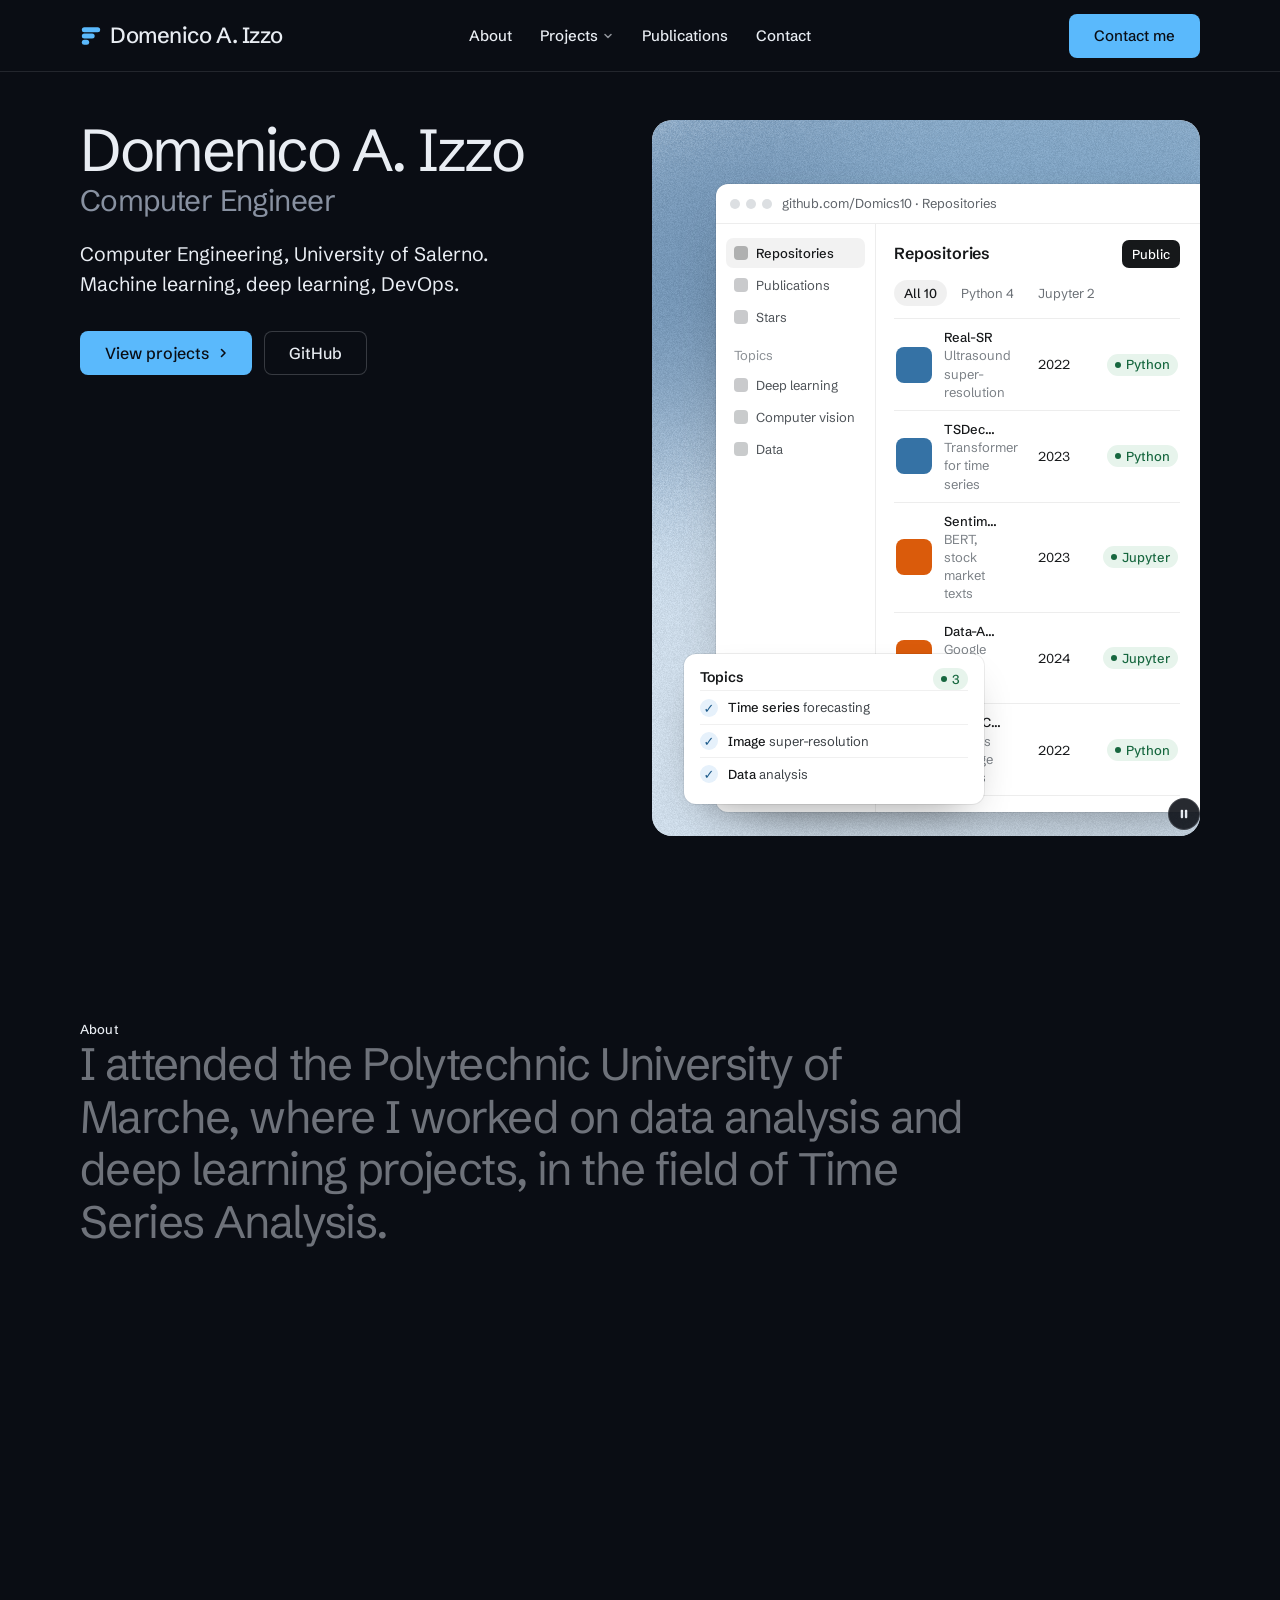
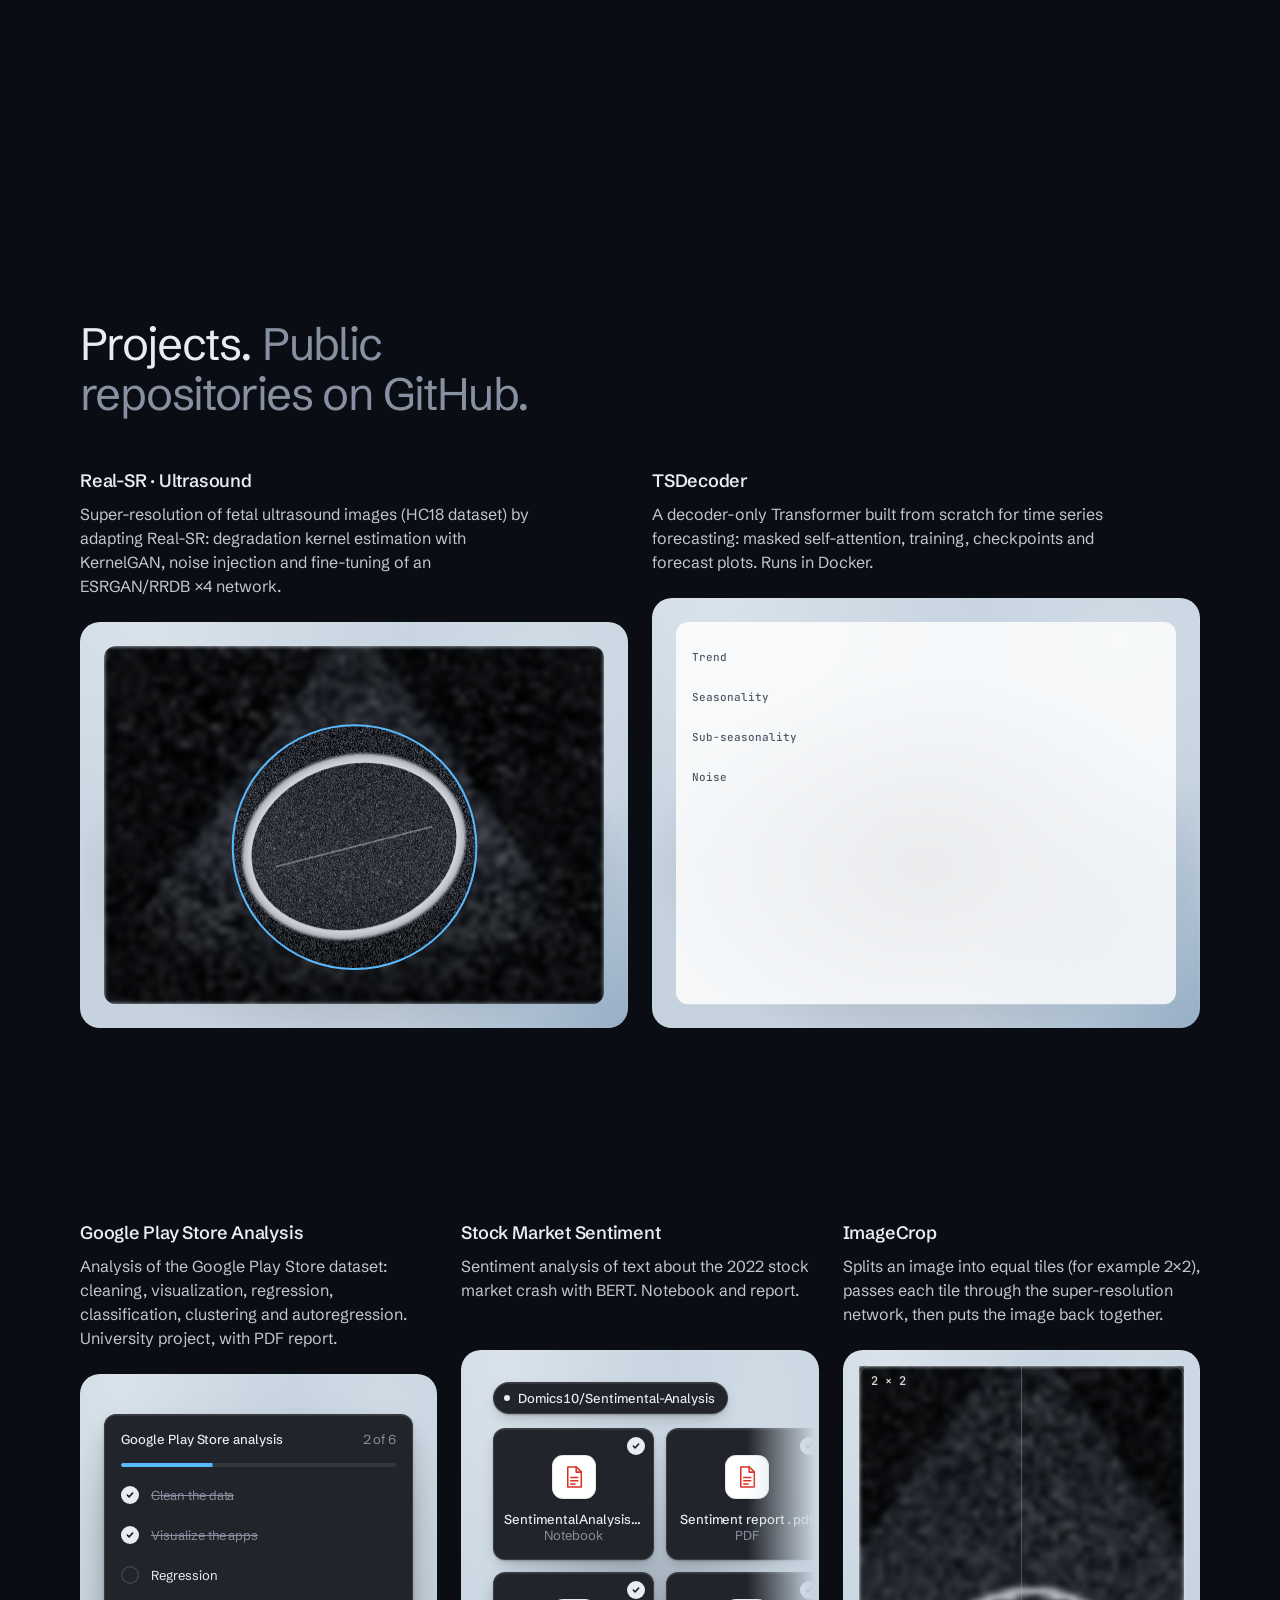
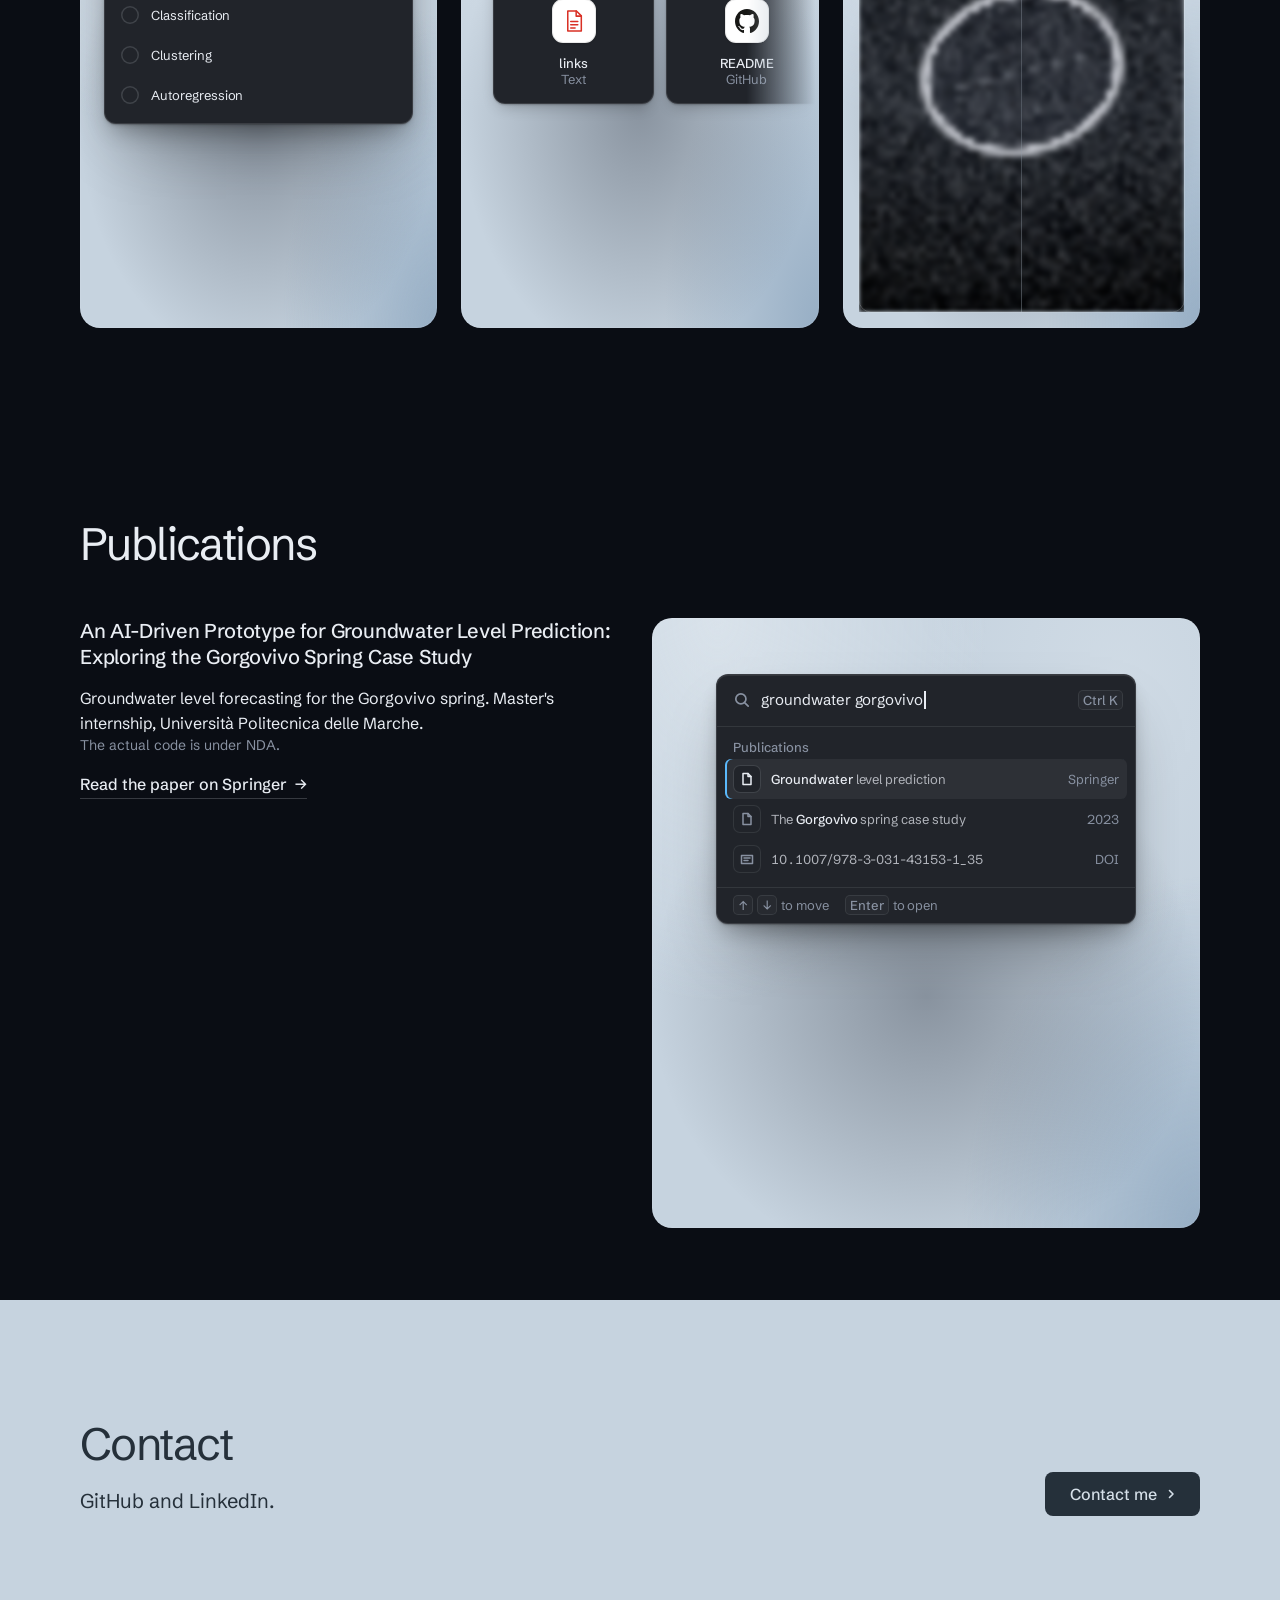
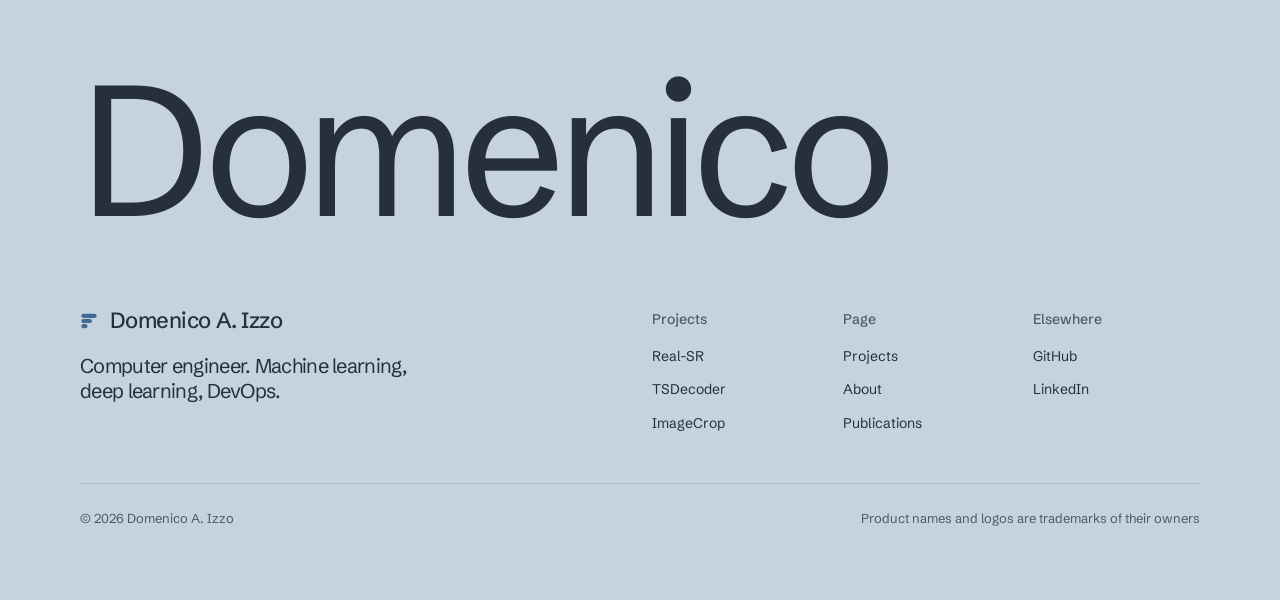
==== commit 6238d275: "Add interactive canvas panels for project cards with dynamic visualizations - Implemented three type" ====
--- a/v2/index.html
+++ b/v2/index.html
@@ -3,11 +3,11 @@
 <head>
 <meta charset="utf-8">
 <meta name="viewport" content="width=device-width, initial-scale=1, viewport-fit=cover">
-<title>Domenico A. Izzo: computer engineer, machine learning and DevOps</title>
-<meta name="description" content="Work by Domenico A. Izzo, including Real-SR, TSDecoder, a Google Play Store analysis, Stock Market Sentiment and a Springer paper on groundwater.">
+<title>Domenico A. Izzo: Computer Engineer</title>
+<meta name="description" content="Computer Engineer. Projects such as Real-SR, TSDecoder, ImageCrop, Google Play Store Analysis and Stock Market Sentiment.">
 <meta property="og:type" content="website">
-<meta property="og:title" content="Domenico A. Izzo: computer engineer, machine learning and DevOps">
-<meta property="og:description" content="Projects and a Springer paper by a computer engineering graduate from the University of Salerno.">
+<meta property="og:title" content="Domenico A. Izzo: Computer Engineer">
+<meta property="og:description" content="Computer Engineer. Projects and publications.">
 <meta property="og:image" content="share.jpg">
 <meta name="twitter:card" content="summary_large_image">
 <link rel="icon" href="favicon.svg" type="image/svg+xml">
@@ -68,8 +68,17 @@
 @media (max-width: 1023px) { .hero__art > .ly-piece--note { left: var(--s-4); bottom: var(--s-4); width: 270px; } }
 /* the project cards: one panel height for the group */
 #projects .panel { --p-h: 300px; }
-@media (max-width: 639px) { #projects .panel { --p-h: 176px; } }
-/* the paper: the timeline card */
+#projects .grid--three > .card { grid-column: span 4; }
+@media (min-width: 1024px) { #projects .grid--three > .card > p { min-height: calc(3lh); } }
+@media (max-width: 1023px) { #projects .grid--three > .card { grid-column: span 12; } }
+@media (max-width: 639px) { #projects .panel { --p-h: 168px; } #projects .grid--three > .card:not(:has([data-play])) > .panel { display: none; } }
+@media (max-width: 359px) { header.nav .nav__bar > .nav__actions { display: none; } }
+/* the playable panels (play.js): the canvas fills the panel */
+.panel[data-play] { cursor: crosshair; touch-action: pan-y; }
+.play__canvas { position: absolute; inset: 0; display: block; }
+.hero__role { display: block; margin-top: .2em; font-size: .5em; letter-spacing: -0.02em; color: var(--muted); }
+.pub__note { margin: 0; }
+/* the paper: the search card */
 #paper .panel { --p-h: 400px; }
 #paper .card--open > .panel { margin-top: 0; }
 @media (max-width: 639px) { #paper .panel { --p-h: 240px; } }
@@ -88,6 +97,7 @@
     <a class="skip-link" href="#top">Skip to content</a>
     <a class="nav__logo" href="#top"><span class="mark" data-mark="stack" aria-hidden="true"></span>Domenico A. Izzo</a>
     <nav class="nav__links" aria-label="Main">
+      <div class="nav__item"><a class="nav__link" href="#about">About</a></div>
       <div class="nav__item">
         <a class="nav__link" href="#projects">Projects <svg class="chev" viewBox="0 0 12 12" aria-hidden="true"><path d="M3 4.5l3 3 3-3" fill="none" stroke="currentColor" stroke-width="1.5" stroke-linecap="round" stroke-linejoin="round"/></svg></a>
         <div class="nav__menu">
@@ -96,6 +106,7 @@
               <p class="t-label">Deep learning</p>
               <a href="#projects">Real-SR<span>Ultrasound super-resolution</span></a>
               <a href="#projects">TSDecoder<span>Transformer for time series</span></a>
+              <a href="#projects">ImageCrop<span>Tiles for super-resolution</span></a>
             </div>
             <div class="menu-col span-3">
               <p class="t-label">Data</p>
@@ -103,14 +114,13 @@
               <a href="#projects">Market sentiment<span>Text classification with BERT</span></a>
             </div>
             <div class="menu-col span-3 start-10">
-              <p class="t-label">Research</p>
-              <a href="#paper">Groundwater paper<span>Springer, 2023</span></a>
+              <p class="t-label">Publications</p>
+              <a href="#paper">Groundwater level forecasting<span>Gorgovivo spring</span></a>
             </div>
           </div>
         </div>
       </div>
-      <div class="nav__item"><a class="nav__link" href="#about">About</a></div>
-      <div class="nav__item"><a class="nav__link" href="#paper">Paper</a></div>
+      <div class="nav__item"><a class="nav__link" href="#paper">Publications</a></div>
       <div class="nav__item"><a class="nav__link" href="#contact">Contact</a></div>
     </nav>
     <div class="nav__actions">
@@ -126,12 +136,11 @@
   <section class="hero hero--collage" data-enter aria-labelledby="hero-h">
     <div class="wrap"><div class="hero-text grid hero__grid">
       <div class="hero__text span-5">
-        <h1 id="hero-h">Domenico A. Izzo, computer engineer</h1>
-        <p class="hero__lead">Computer Engineering graduate from the University of Salerno. Machine learning, deep learning and DevOps, with one Springer paper on groundwater level prediction.</p>
-        <div class="btn-row"><a class="btn btn--primary" href="https://www.linkedin.com/in/domenico-a-izzo-b44796218" target="_blank" rel="noopener">Contact me<svg class="m-arrow" viewBox="0 0 12 12" aria-hidden="true"><path class="m-arrow__stem" d="M1 6h8"/><path class="m-arrow__head" d="M4.5 2.5 8 6l-3.5 3.5"/></svg></a><a class="btn btn--secondary" href="#projects">See the projects</a></div>
-        <p class="hero__proof">Five public projects on GitHub, 2022 to 2024.</p>
-      </div>
-      <div class="hero__art span-6 start-7" data-fx="grain-gradient" data-fx-seed="7" data-fx-palette='{"bg":"#c6d3df","surface":"#d6e0e9","ink":"#25303a","accent":"#3f6a92"}' role="img" aria-label="A list of Domenico's GitHub repositories, with the Springer paper beside it">
+        <h1 id="hero-h">Domenico A. Izzo<span class="hero__role">Computer Engineer</span></h1>
+        <p class="hero__lead">Computer Engineering, University of Salerno.<br>Machine learning, deep learning, DevOps.</p>
+        <div class="btn-row"><a class="btn btn--primary" href="#projects">View projects<svg class="m-arrow" viewBox="0 0 12 12" aria-hidden="true"><path class="m-arrow__stem" d="M1 6h8"/><path class="m-arrow__head" d="M4.5 2.5 8 6l-3.5 3.5"/></svg></a><a class="btn btn--secondary" href="https://github.com/Domics10" target="_blank" rel="noopener">GitHub</a></div>
+      </div>
+      <div class="hero__art span-6 start-7" data-fx="grain-gradient" data-fx-seed="7" data-fx-palette='{"bg":"#c6d3df","surface":"#d6e0e9","ink":"#25303a","accent":"#3f6a92"}' role="img" aria-label="A list of Domenico's GitHub repositories and the topics they cover">
         <div class="ly-piece ly-piece--main d-win" aria-hidden="true">
           <div class="d-win__bar"><span class="d-win__dots"><i></i><i></i><i></i></span><span>github.com/Domics10 · Repositories</span></div>
           <div class="d-win__body">
@@ -153,83 +162,45 @@
           </div>
         </div>
         <div class="ly-piece ly-piece--note d-card" aria-hidden="true" data-ly-steps="700">
-          <div class="d-card__row"><h5>Springer, 2023</h5><span class="d-chip" data-step data-step-at="4">Published</span></div>
-          <div class="d-note__line" data-step><i>✓</i><span><b>Groundwater</b> level prediction</span></div>
-          <div class="d-note__line" data-step><i>✓</i><span><b>Gorgovivo</b> spring case study</span></div>
-          <div class="d-note__line" data-step><i>✓</i><span>Master's internship, <b>UNIVPM</b></span></div>
+          <div class="d-card__row"><h5>Topics</h5><span class="d-chip" data-step data-step-at="4">3</span></div>
+          <div class="d-note__line" data-step><i>✓</i><span><b>Time series</b> forecasting</span></div>
+          <div class="d-note__line" data-step><i>✓</i><span><b>Image</b> super-resolution</span></div>
+          <div class="d-note__line" data-step><i>✓</i><span><b>Data</b> analysis</span></div>
         </div>
       </div>
     </div></div>
+  </section>
+
+  <section class="section statement" id="about" data-moment="word-highlight" aria-label="About">
+    <div class="wrap">
+      <p class="t-label">About</p>
+      <p class="mo-wh__text">I attended the Polytechnic University of Marche, where I worked on data analysis and deep learning projects, in the field of <strong>Time Series Analysis</strong>.</p>
+    </div>
   </section>
 
   <section class="section g2" id="projects" aria-labelledby="projects-h">
     <div class="wrap">
       <div class="group">
         <div class="section-head">
-          <h2 id="projects-h">Projects. <span class="muted">Code and notebooks on GitHub.</span></h2>
+          <h2 id="projects-h">Projects. <span class="muted">Public repositories on GitHub.</span></h2>
         </div>
         <div class="grid">
           <a class="card card--row card--open span-6" href="https://github.com/Domics10/Real-SR" target="_blank" rel="noopener">
-            <h3>Real-SR for ultrasound images</h3>
-            <p>Real-SR adapted to the HC18 fetal ultrasound set: KernelGAN kernels, noise injection, and ImageCrop for large images.</p>
-            <div class="panel">
-              <div class="stage"><div class="at-rise fit" style="--fit-max:420px;--ax:max(24px, 50% - 210px);--ay:36px;--ay-sm:16px" data-ui-loop>
-                <div class="ui ui-panel ui-pipe" data-ui="pipeline-board">
-                  <div class="ui-pipe__head">
-                    <svg class="ui-icon ui-pipe__branch" viewBox="0 0 16 16" aria-hidden="true"><circle cx="4.5" cy="3.5" r="1.5"/><circle cx="4.5" cy="12.5" r="1.5"/><circle cx="11.5" cy="5" r="1.5"/><path d="M4.5 5v6M11.5 6.5c0 2.6-2.2 3.6-5.6 4.6"/></svg>
-                    <span class="ui-pipe__repo">Domics10/Real-SR</span><i class="ui-pipe__slash">/</i><code class="ui-pipe__ref">master</code>
-                    <span class="ui-spacer"></span>
-                    <span class="ui-chip ui-chip--ink ui-chip--live ui-pipe__chip" data-pipe-chip data-done="Done">Running</span>
-                  </div>
-                  <div class="ui-pipe__commit">
-                    <span class="ui-avatar" data-tone="4">DI</span>
-                    <span class="ui-pipe__msg">HC18, scale ×4</span>
-                    <code class="ui-pipe__sha">docker</code>
-                    <button class="ui-btn ui-btn--ghost ui-btn--sm ui-pipe__btn" type="button" tabindex="-1" data-pipe-btn data-done="Re-run">Cancel</button>
-                  </div>
-                  <ol class="ui-pipe__steps">
-                    <li class="ui-pipe__step is-done" data-step="kernels"><span class="ui-pipe__ico"><svg viewBox="0 0 16 16" aria-hidden="true"><path d="m4.5 8.2 2.3 2.3 4.7-5"/></svg></span><span class="ui-pipe__name"><span class="ui-pipe__tool" aria-hidden="true"><img src="assets/ui/icons/docker.svg" alt=""></span><span class="ui-pipe__nm">Kernels</span></span><code class="ui-pipe__cmd">MODE=kc</code><span class="ui-pipe__time" data-time>Done</span><span class="ui-pipe__bar"><i></i></span></li>
-                    <li class="ui-pipe__step is-done" data-step="noise"><span class="ui-pipe__ico"><svg viewBox="0 0 16 16" aria-hidden="true"><path d="m4.5 8.2 2.3 2.3 4.7-5"/></svg></span><span class="ui-pipe__name"><span class="ui-pipe__tool" aria-hidden="true"><img src="assets/ui/icons/docker.svg" alt=""></span><span class="ui-pipe__nm">Noise</span></span><code class="ui-pipe__cmd">MODE=na</code><span class="ui-pipe__time" data-time>Done</span><span class="ui-pipe__bar"><i></i></span></li>
-                    <li class="ui-pipe__step is-run" data-step="train" style="--k:0.6"><span class="ui-pipe__ico"><svg viewBox="0 0 16 16" aria-hidden="true"><path d="m4.5 8.2 2.3 2.3 4.7-5"/></svg></span><span class="ui-pipe__name"><span class="ui-pipe__tool" aria-hidden="true"><img src="assets/ui/icons/docker.svg" alt=""></span><span class="ui-pipe__nm">Train</span></span><code class="ui-pipe__cmd">MODE=tr</code><span class="ui-pipe__time" data-time="Done">Running</span><span class="ui-pipe__bar"><i></i></span></li>
-                    <li class="ui-pipe__step" data-step="test"><span class="ui-pipe__ico"><svg viewBox="0 0 16 16" aria-hidden="true"><path d="m4.5 8.2 2.3 2.3 4.7-5"/></svg></span><span class="ui-pipe__name"><span class="ui-pipe__tool" aria-hidden="true"><img src="assets/ui/icons/docker.svg" alt=""></span><span class="ui-pipe__nm">Test</span></span><code class="ui-pipe__cmd">MODE=te</code><span class="ui-pipe__time" data-time="Done">Queued</span><span class="ui-pipe__bar"><i></i></span></li>
-                  </ol>
-                  <div class="ui-pipe__log" aria-hidden="true">
-                    <span class="ui-pipe__line" data-step="kernels"><b>$</b>python create_kernel_dataset.py</span>
-                    <span class="ui-pipe__line" data-step="noise"><b>$</b>python collect_noise.py</span>
-                    <span class="ui-pipe__line is-on" data-step="train"><b>$</b>python train.py -opt train_kernel_noise.yml</span>
-                    <span class="ui-pipe__line" data-step="test"><b>$</b>python test.py -opt test_dped.yml</span>
-                  </div>
-                </div>
-              </div></div>
-            </div>
+            <h3>Real-SR · Ultrasound</h3>
+            <p>Super-resolution of fetal ultrasound images (HC18 dataset) by adapting Real-SR: degradation kernel estimation with KernelGAN, noise injection and fine-tuning of an ESRGAN/RRDB ×4 network.</p>
+            <div class="panel" data-play="sr" role="img" aria-label="A blurred ultrasound of a fetal head; the area under the pointer turns sharp"></div>
           </a>
           <a class="card card--row card--open span-6" href="https://github.com/Domics10/TSDecoder" target="_blank" rel="noopener">
-            <h3>TSDecoder for time series</h3>
-            <p>A decoder-only Transformer written from scratch, with training, saved models and forecast plots. Runs in Docker.</p>
-            <div class="panel">
-              <div class="stage stage--fade-br"><div class="at-corner wide" style="--w:680px">
-                <div class="ui ui-files" data-ui="files">
-                  <div class="ui-files__status"><span class="ui-dot"></span><span>Domics10/TSDecoder</span></div>
-                  <ul class="ui-files__grid">
-                    <li class="ui-file is-done"><span class="ui-file__icon"><svg class="ui-file__glyph" viewBox="0 0 24 24" aria-hidden="true"><path d="M6.25 2.75h8L18.75 7.25v14H6.25z"/><path d="M14 2.75v4.75h4.75M9 12.5h6.5M9 15.5h6.5M9 18.5h4"/></svg></span><span class="ui-file__name">main.py</span><span class="ui-file__kind">Python</span><span class="ui-file__bar"><i></i></span><span class="ui-file__check"><svg viewBox="0 0 16 16" aria-hidden="true"><path d="m4.5 8.2 2.3 2.3 4.7-5" fill="none" stroke="currentColor" stroke-width="2" stroke-linecap="round" stroke-linejoin="round"/></svg></span></li>
-                    <li class="ui-file is-done"><span class="ui-file__icon"><svg class="ui-file__glyph" viewBox="0 0 24 24" aria-hidden="true"><path d="M3 6.5h6l2 2h10v11H3z"/></svg></span><span class="ui-file__name">model/</span><span class="ui-file__kind">Folder</span><span class="ui-file__bar"><i></i></span><span class="ui-file__check"><svg viewBox="0 0 16 16" aria-hidden="true"><path d="m4.5 8.2 2.3 2.3 4.7-5" fill="none" stroke="currentColor" stroke-width="2" stroke-linecap="round" stroke-linejoin="round"/></svg></span></li>
-                    <li class="ui-file is-done"><span class="ui-file__icon"><svg class="ui-file__glyph" viewBox="0 0 24 24" aria-hidden="true"><path d="M3 6.5h6l2 2h10v11H3z"/></svg></span><span class="ui-file__name">utils/</span><span class="ui-file__kind">Folder</span><span class="ui-file__bar"><i></i></span><span class="ui-file__check"><svg viewBox="0 0 16 16" aria-hidden="true"><path d="m4.5 8.2 2.3 2.3 4.7-5" fill="none" stroke="currentColor" stroke-width="2" stroke-linecap="round" stroke-linejoin="round"/></svg></span></li>
-                    <li class="ui-file is-done"><span class="ui-file__icon"><svg class="ui-file__glyph" viewBox="0 0 24 24" aria-hidden="true"><path d="M3 6.5h6l2 2h10v11H3z"/></svg></span><span class="ui-file__name">plots/</span><span class="ui-file__kind">Forecasts</span><span class="ui-file__bar"><i></i></span><span class="ui-file__check"><svg viewBox="0 0 16 16" aria-hidden="true"><path d="m4.5 8.2 2.3 2.3 4.7-5" fill="none" stroke="currentColor" stroke-width="2" stroke-linecap="round" stroke-linejoin="round"/></svg></span></li>
-                    <li class="ui-file is-done"><span class="ui-file__icon"><img src="assets/ui/icons/docker.svg" alt=""></span><span class="ui-file__name">Dockerfile</span><span class="ui-file__kind">Docker</span><span class="ui-file__bar"><i></i></span><span class="ui-file__check"><svg viewBox="0 0 16 16" aria-hidden="true"><path d="m4.5 8.2 2.3 2.3 4.7-5" fill="none" stroke="currentColor" stroke-width="2" stroke-linecap="round" stroke-linejoin="round"/></svg></span></li>
-                    <li class="ui-file is-done"><span class="ui-file__icon"><svg class="ui-file__glyph" viewBox="0 0 24 24" aria-hidden="true"><path d="M6.25 2.75h8L18.75 7.25v14H6.25z"/><path d="M14 2.75v4.75h4.75M9 12.5h6.5M9 15.5h6.5M9 18.5h4"/></svg></span><span class="ui-file__name">requirements.txt</span><span class="ui-file__kind">Text</span><span class="ui-file__bar"><i></i></span><span class="ui-file__check"><svg viewBox="0 0 16 16" aria-hidden="true"><path d="m4.5 8.2 2.3 2.3 4.7-5" fill="none" stroke="currentColor" stroke-width="2" stroke-linecap="round" stroke-linejoin="round"/></svg></span></li>
-                    <li class="ui-file is-done"><span class="ui-file__icon"><svg class="ui-file__glyph" viewBox="0 0 24 24" aria-hidden="true"><path d="M3 6.5h6l2 2h10v11H3z"/></svg></span><span class="ui-file__name">data/</span><span class="ui-file__kind">Folder</span><span class="ui-file__bar"><i></i></span><span class="ui-file__check"><svg viewBox="0 0 16 16" aria-hidden="true"><path d="m4.5 8.2 2.3 2.3 4.7-5" fill="none" stroke="currentColor" stroke-width="2" stroke-linecap="round" stroke-linejoin="round"/></svg></span></li>
-                    <li class="ui-file is-done"><span class="ui-file__icon"><svg class="ui-file__glyph" viewBox="0 0 24 24" aria-hidden="true"><path d="M3 6.5h6l2 2h10v11H3z"/></svg></span><span class="ui-file__name">saved_models/</span><span class="ui-file__kind">Folder</span><span class="ui-file__bar"><i></i></span><span class="ui-file__check"><svg viewBox="0 0 16 16" aria-hidden="true"><path d="m4.5 8.2 2.3 2.3 4.7-5" fill="none" stroke="currentColor" stroke-width="2" stroke-linecap="round" stroke-linejoin="round"/></svg></span></li>
-                  </ul>
-                </div>
-              </div></div>
-            </div>
-          </a>
-        </div>
-      </div>
-      <div class="grid">
-          <a class="card card--row card--open span-6" href="https://github.com/Domics10/Data-Analysis-Project" target="_blank" rel="noopener">
-            <h3>Google Play Store analysis</h3>
-            <p>A university project in six notebooks, from data cleaning to autoregression, with a written report.</p>
+            <h3>TSDecoder</h3>
+            <p>A decoder-only Transformer built from scratch for time series forecasting: masked self-attention, training, checkpoints and forecast plots. Runs in Docker.</p>
+            <div class="panel" data-play="ts" role="img" aria-label="Trend, seasonality, sub-seasonality and noise add up to one series; moving the pointer extends the forecast"></div>
+          </a>
+        </div>
+      </div>
+      <div class="grid grid--three">
+          <a class="card card--row card--open" href="https://github.com/Domics10/Data-Analysis-Project" target="_blank" rel="noopener">
+            <h3>Google Play Store Analysis</h3>
+            <p>Analysis of the Google Play Store dataset: cleaning, visualization, regression, classification, clustering and autoregression. University project, with PDF report.</p>
             <div class="panel">
               <div class="stage"><div class="at-rise fit" style="--fit-max:340px;--ax:max(24px, 50% - 170px);--ay:40px;--ay-sm:16px">
                 <div class="ui ui-panel ui-checks" data-ui="checklist">
@@ -251,9 +222,9 @@
               </div></div>
             </div>
           </a>
-          <a class="card card--row card--open span-6" href="https://github.com/Domics10/Sentimental-Analysis" target="_blank" rel="noopener">
-            <h3>Stock market sentiment with BERT</h3>
-            <p>Sentiment analysis of texts about the 2022 stock market crash, in one notebook with a written report.</p>
+          <a class="card card--row card--open" href="https://github.com/Domics10/Sentimental-Analysis" target="_blank" rel="noopener">
+            <h3>Stock Market Sentiment</h3>
+            <p>Sentiment analysis of text about the 2022 stock market crash with BERT. Notebook and report.</p>
             <div class="panel">
               <div class="stage stage--fade-br"><div class="at-corner wide" style="--w:680px">
                 <div class="ui ui-files" data-ui="files">
@@ -270,26 +241,26 @@
               </div></div>
             </div>
           </a>
+          <a class="card card--row card--open" href="https://github.com/Domics10/ImageCrop" target="_blank" rel="noopener">
+            <h3>ImageCrop</h3>
+            <p>Splits an image into equal tiles (for example 2×2), passes each tile through the super-resolution network, then puts the image back together.</p>
+            <div class="panel" data-play="tiles" role="img" aria-label="An ultrasound split into tiles; each tile turns sharp in turn, then the picture is rejoined"></div>
+          </a>
       </div>
     </div>
   </section>
 
-  <section class="section statement" id="about" data-moment="word-highlight" aria-label="About">
-    <div class="wrap">
-      <p class="t-label">About</p>
-      <p class="mo-wh__text">I studied computer engineering in Salerno and forecast groundwater levels for my master's internship in Ancona. Today I work in <strong>DevOps</strong>, on CI/CD pipelines and deployments.</p>
-    </div>
-  </section>
 
   <section class="section" id="paper" aria-labelledby="paper-h">
     <div class="wrap">
       <div class="section-head">
-        <h2 id="paper-h">Groundwater level prediction. <span class="muted">Springer, 2023.</span></h2>
+        <h2 id="paper-h">Publications</h2>
       </div>
       <div class="grid grid--top fill">
         <div class="span-6 stack-4">
           <p class="t-card">An AI-Driven Prototype for Groundwater Level Prediction: Exploring the Gorgovivo Spring Case Study</p>
-          <p>A prototype that predicts groundwater levels at the Gorgovivo spring, written during my master's internship at Università Politecnica delle Marche. The code belongs to the company and stays private.</p>
+          <p>Groundwater level forecasting for the Gorgovivo spring. Master's internship, Università Politecnica delle Marche.</p>
+          <p class="pub__note t-small muted">The actual code is under NDA.</p>
           <p><a class="link" href="https://doi.org/10.1007/978-3-031-43153-1_35" target="_blank" rel="noopener">Read the paper on Springer</a></p>
         </div>
         <div class="card card--open m-nolift span-6 start-7">
@@ -321,7 +292,7 @@
   <div class="wrap">
     <div class="closing__cta close--word">
       <div class="section-head--split">
-        <div><h2 id="close-h">Write to me on LinkedIn</h2><p class="t-lead">The code for every project above is on GitHub.</p></div>
+        <div><h2 id="close-h">Contact</h2><p class="t-lead">GitHub and LinkedIn.</p></div>
         <a class="btn btn--primary" href="https://www.linkedin.com/in/domenico-a-izzo-b44796218" target="_blank" rel="noopener">Contact me<svg class="m-arrow" viewBox="0 0 12 12" aria-hidden="true"><path class="m-arrow__stem" d="M1 6h8"/><path class="m-arrow__head" d="M4.5 2.5 8 6l-3.5 3.5"/></svg></a>
       </div>
       <p class="close__word" aria-hidden="true">Domenico</p>
@@ -333,7 +304,7 @@
           <p class="footer__lede">Computer engineer. Machine learning, deep learning, DevOps.</p>
         </div>
         <div class="span-2 start-7 footer__col"><h3>Projects</h3><ul><li><a href="https://github.com/Domics10/Real-SR">Real-SR</a></li><li><a href="https://github.com/Domics10/TSDecoder">TSDecoder</a></li><li><a href="https://github.com/Domics10/ImageCrop">ImageCrop</a></li></ul></div>
-        <div class="span-2 footer__col"><h3>Page</h3><ul><li><a href="#projects">Projects</a></li><li><a href="#about">About</a></li><li><a href="#paper">Paper</a></li></ul></div>
+        <div class="span-2 footer__col"><h3>Page</h3><ul><li><a href="#projects">Projects</a></li><li><a href="#about">About</a></li><li><a href="#paper">Publications</a></li></ul></div>
         <div class="span-2 footer__col"><h3>Elsewhere</h3><ul><li><a href="https://github.com/Domics10">GitHub</a></li><li><a href="https://www.linkedin.com/in/domenico-a-izzo-b44796218">LinkedIn</a></li></ul></div>
       </div>
       <div class="footer__legal">
@@ -345,10 +316,8 @@
   </div>
 </footer>
 
-<nav class="actionbar" aria-label="Quick actions">
-  <a class="btn btn--primary" href="https://www.linkedin.com/in/domenico-a-izzo-b44796218" target="_blank" rel="noopener">Contact me</a>
-</nav>
-
+
+<script src="play.js" defer></script>
 <script type="module" src="assets/system.js"></script>
 <script type="module" src="assets/motion/motion.js"></script>
 <script type="module" src="assets/layout/layout.js"></script>
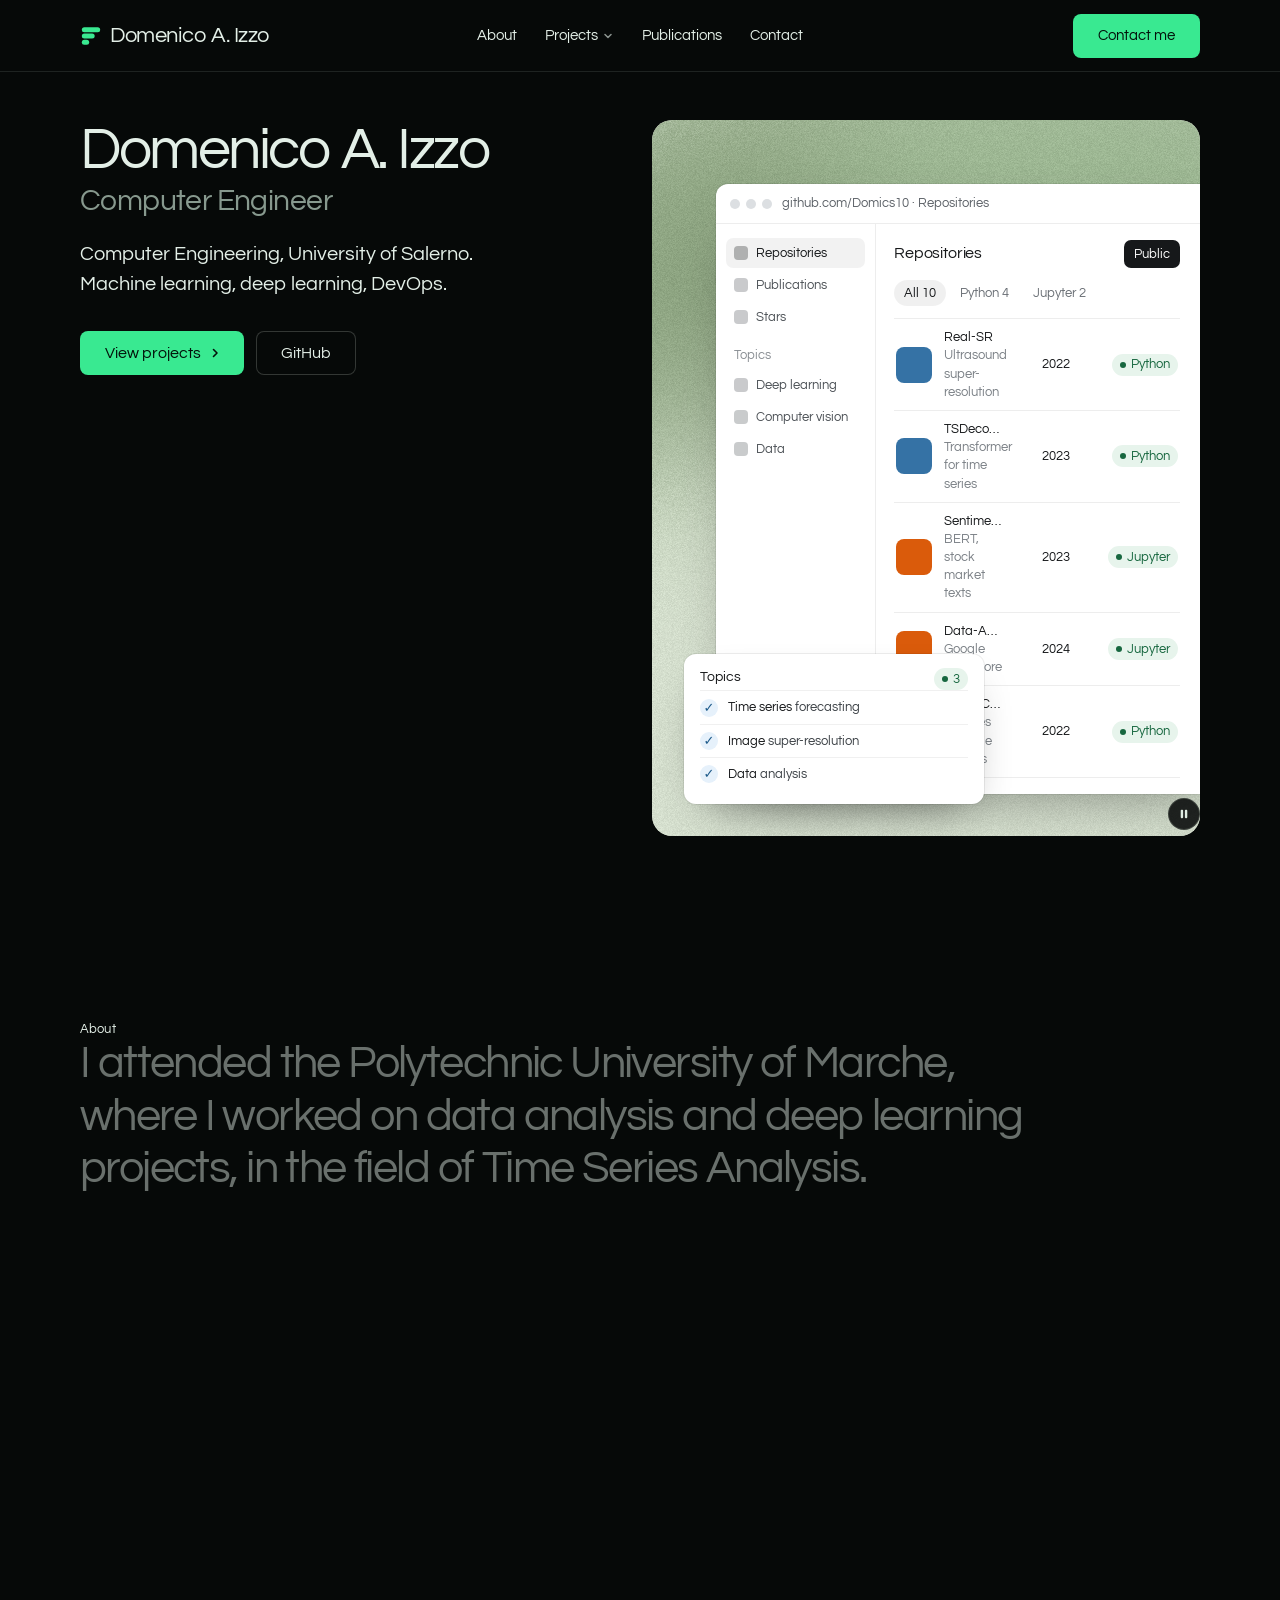
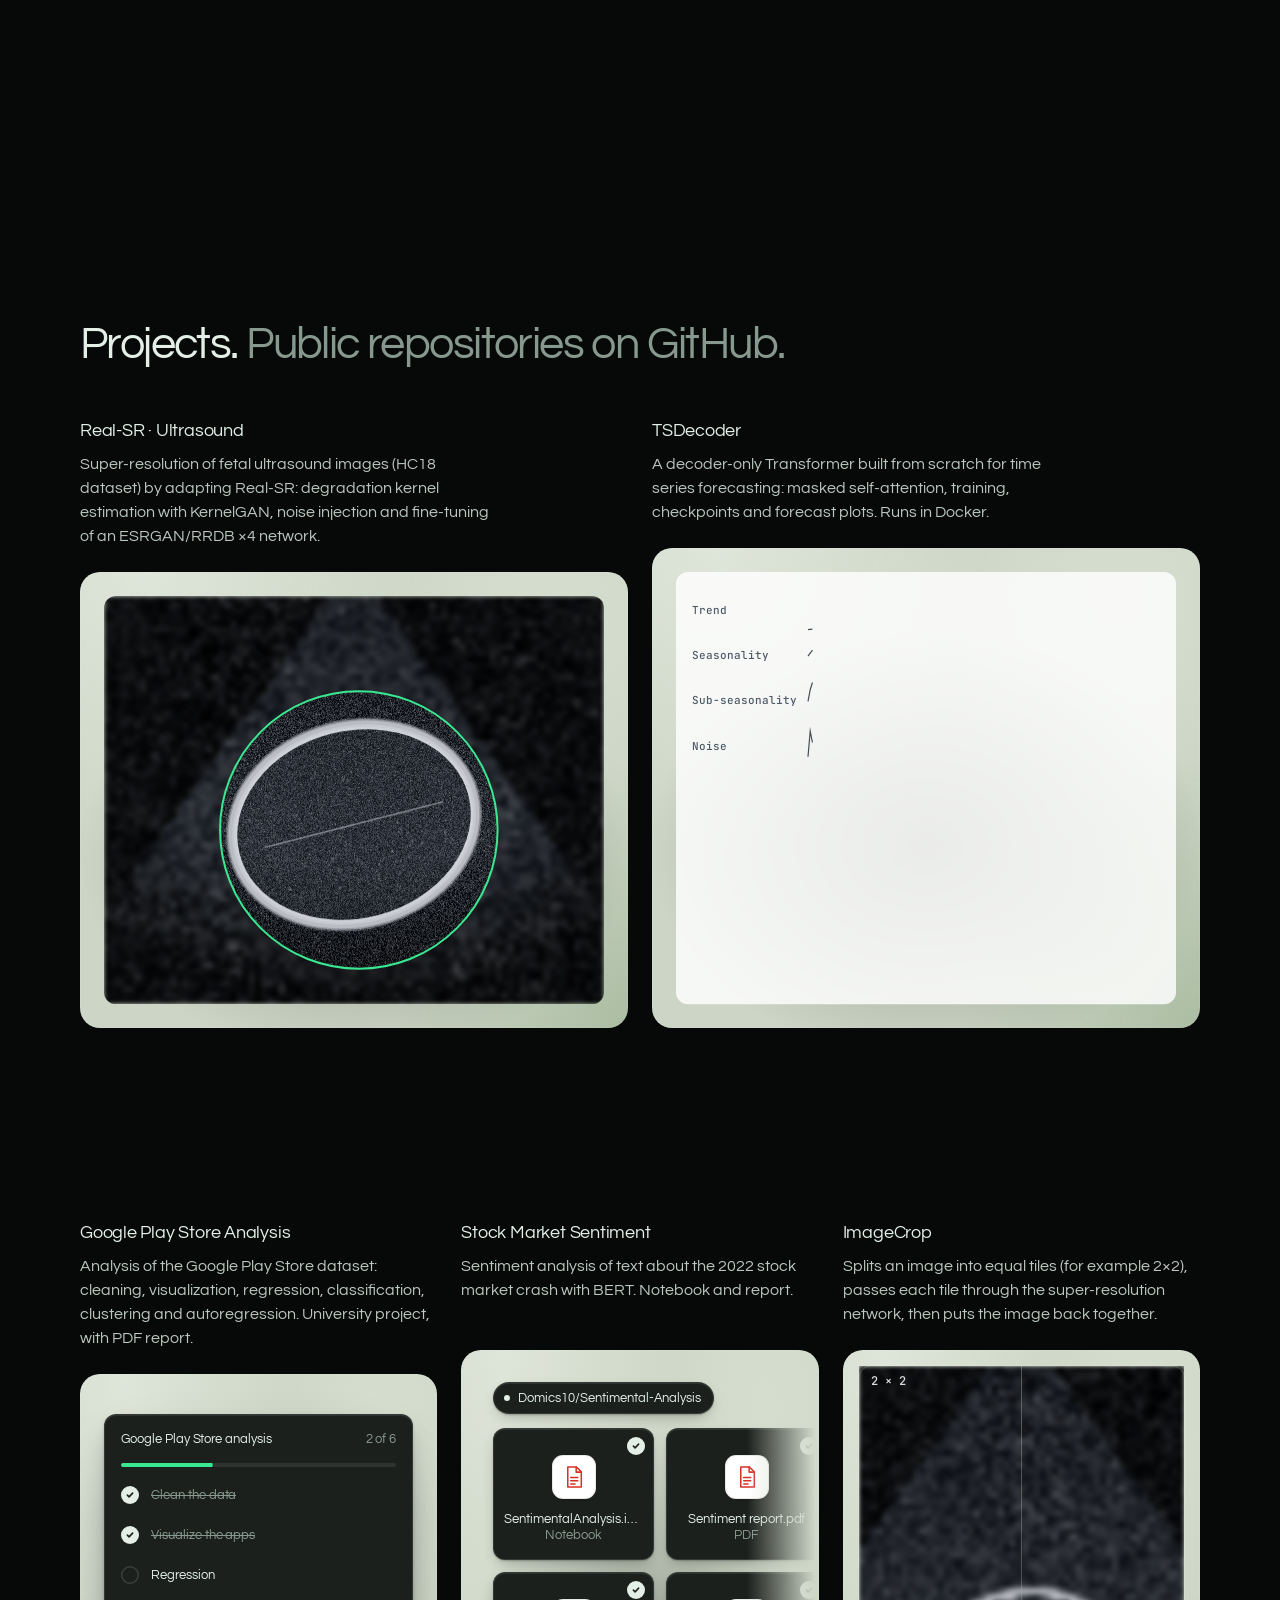
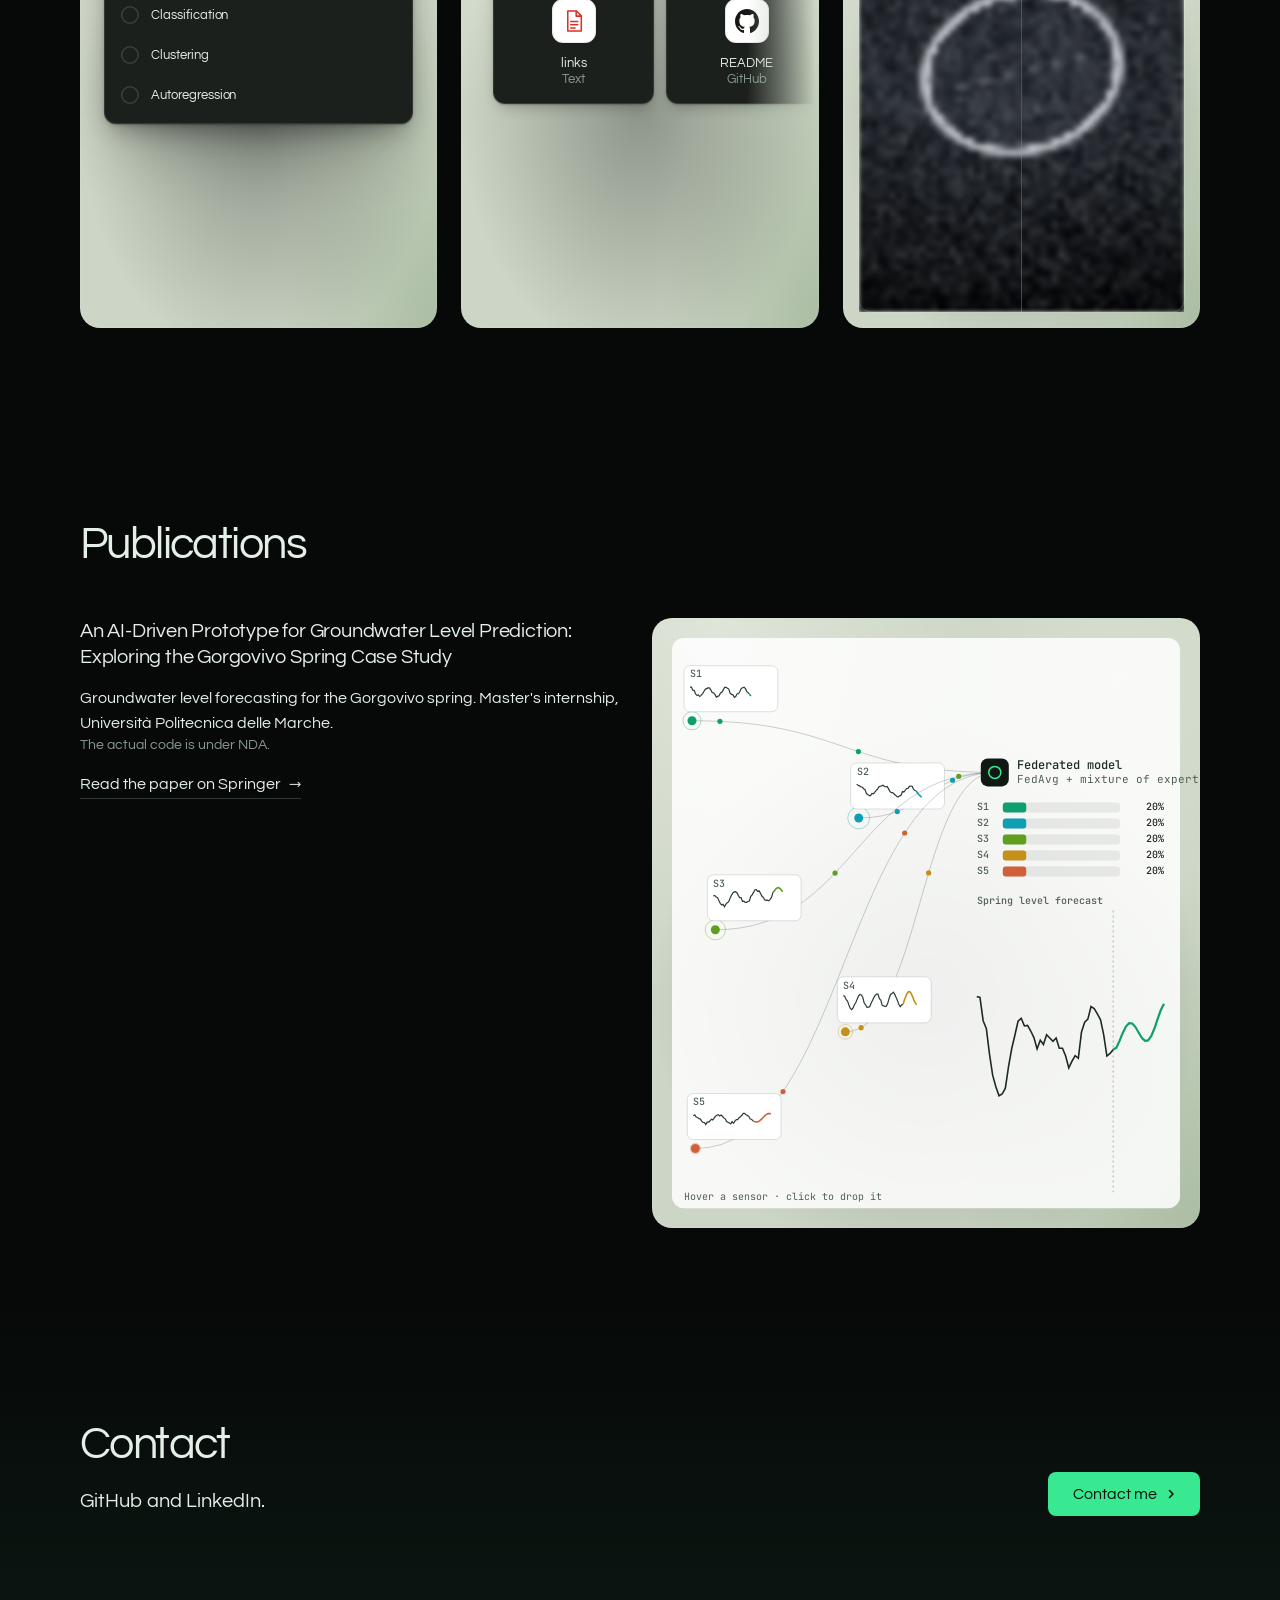
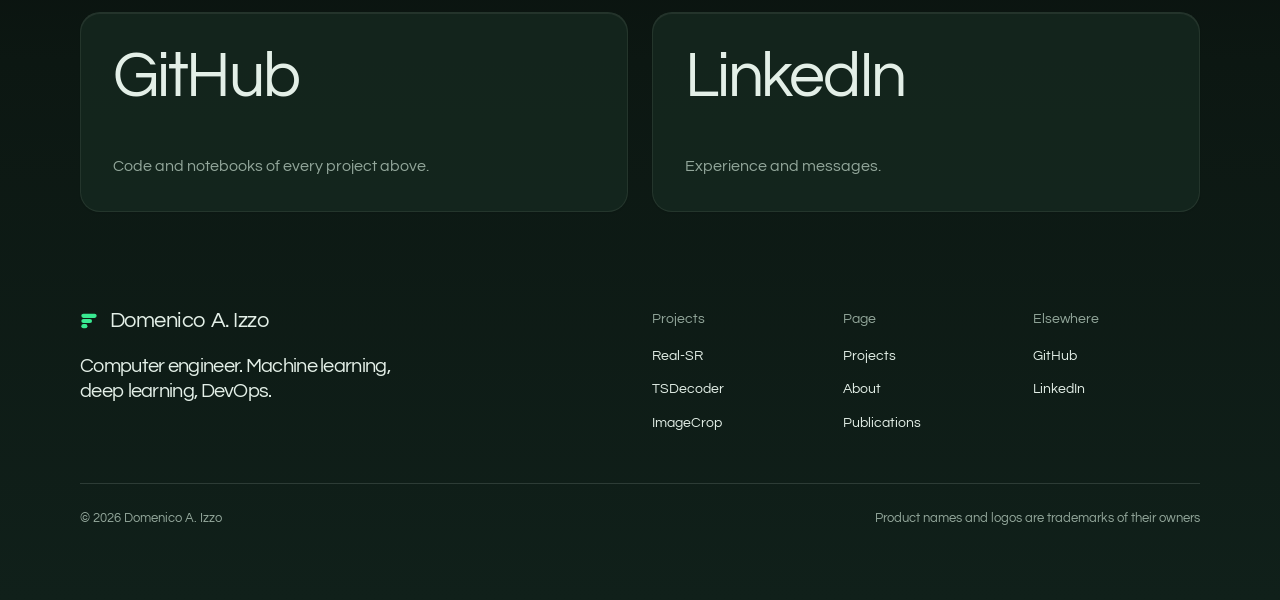
==== commit e71c022f: "Add the fed.js file for the interactive visualization of the sensors, and update index.html and play" ====
--- a/v2/index.html
+++ b/v2/index.html
@@ -1,5 +1,5 @@
 <!doctype html>
-<html lang="en" data-type="software" data-radius="soft" data-ground="sky" data-buttons="solid" data-motion>
+<html lang="en" data-type="software" data-radius="soft" data-ground="sage" data-buttons="solid" data-motion>
 <head>
 <meta charset="utf-8">
 <meta name="viewport" content="width=device-width, initial-scale=1, viewport-fit=cover">
@@ -11,13 +11,13 @@
 <meta property="og:image" content="share.jpg">
 <meta name="twitter:card" content="summary_large_image">
 <link rel="icon" href="favicon.svg" type="image/svg+xml">
-<meta name="theme-color" content="#0a0d14">
+<meta name="theme-color" content="#060908">
 <!-- <link rel="canonical" href="https://domics10.github.io/"> -->
 <meta name="site-kind" content="software">
 <meta name="page-type" content="software">
 <link rel="preconnect" href="https://fonts.googleapis.com">
 <link rel="preconnect" href="https://fonts.gstatic.com" crossorigin>
-<link href="https://fonts.googleapis.com/css2?family=Schibsted+Grotesk:wght@400..700&family=JetBrains+Mono:wght@400..500&display=swap" rel="stylesheet">
+<link href="https://fonts.googleapis.com/css2?family=Questrial&family=JetBrains+Mono:wght@400..500&display=swap" rel="stylesheet">
 <link rel="stylesheet" href="assets/system.css">
 <link rel="stylesheet" href="assets/ui/cards.css">
 <link rel="stylesheet" href="assets/motion/motion.css">
@@ -27,12 +27,12 @@
 <link rel="stylesheet" href="assets/icons/icon.css">
 <style>
 :root {
-  --p-bg: #0a0d14; --p-surface: #131824; --p-ink: #e9edf3; --p-muted: #8891a1;
-  --p-accent: #5ab9fc; --p-accent-ink: #0a0d14; --p-action: #5ab9fc; --p-action-ink: #0a0d14;
-  --p-inv-bg: #e9edf3; --p-inv-surface: #d7dbe1; --p-inv-ink: #0a0d14; --p-inv-muted: #54575f;
-  --p-inv-accent: #0a0d14; --p-inv-accent-ink: #e9edf3; --p-inv-action: #0a0d14; --p-inv-action-ink: #e9edf3;
-  --font-display: "Schibsted Grotesk", system-ui, sans-serif;
-  --font-text: "Schibsted Grotesk", system-ui, sans-serif;
+  --p-bg: #060908; --p-surface: #0e1511; --p-ink: #e3efe7; --p-muted: #87998e;
+  --p-accent: #39e991; --p-accent-ink: #03110a; --p-action: #39e991; --p-action-ink: #03110a;
+  --p-inv-bg: #e3efe7; --p-inv-surface: #d2e0d7; --p-inv-ink: #060908; --p-inv-muted: #4f5c54;
+  --p-inv-accent: #060908; --p-inv-accent-ink: #e3efe7; --p-inv-action: #060908; --p-inv-action-ink: #e3efe7;
+  --font-display: "Questrial", system-ui, sans-serif;
+  --font-text: "Questrial", system-ui, sans-serif;
   --font-mono: "JetBrains Mono", ui-monospace, "SFMono-Regular", Menlo, Consolas, monospace;
   --display-weight: 400;
   --display-tracking: -0.035em;
@@ -44,7 +44,6 @@
 <link rel="stylesheet" href="assets/ui/pipeline-board/fragment.css">
 <link rel="stylesheet" href="assets/ui/files/fragment.css">
 <link rel="stylesheet" href="assets/ui/checklist/fragment.css">
-<link rel="stylesheet" href="assets/ui/search/fragment.css">
 <script>document.documentElement.classList.add('m-enter');setTimeout(()=>document.documentElement.classList.add('m-enter-done'),700)</script>
 <script src="assets/backgrounds/backgrounds.js"></script>
 <script>document.documentElement.classList.add('mo-js');setTimeout(()=>document.documentElement.classList.add('mo-safe'),2500)</script>
@@ -64,7 +63,18 @@
 @media (max-width: 639px) { .ly-piece--main .d-row { grid-template-columns: 36px minmax(0, 1fr) 96px; } .ly-piece--main .d-row .num { display: none; } }
 @media (max-width: 639px) { .ly-piece--main .d-row:nth-child(n+2) { display: none; } }
 .hero__art .ui-pause:focus-visible { outline-color: var(--p-bg); }
-.close__word { line-height: 1.04; }
+body { font-synthesis: none; }
+/* the footer: a dark green ground that grows out of the page's black, so the page ends without a jump */
+.contact-cards { margin-top: var(--s-8); }
+.contact-cards > .card { display: flex; flex-direction: column; justify-content: space-between; gap: var(--s-6); min-height: 200px; background: color-mix(in oklab, var(--ground-surface) 70%, transparent); }
+.contact-cards__name { font: var(--display-weight) clamp(40px, 5vw, 72px)/1 var(--font-display); letter-spacing: var(--display-tracking); }
+.contact-cards__line { color: var(--muted); }
+@media (max-width: 639px) { .contact-cards > .card { min-height: 120px; } }
+#contact.footer--statement {
+  --ground-bg: #10201a; --ground-surface: #172b22; --ground-ink: #e3efe7; --ground-muted: #93a79b; --ground-accent: #39e991;
+  --action: var(--p-action); --action-ink: var(--p-action-ink);
+  background: linear-gradient(180deg, var(--p-bg) 0%, #0c1712 40%, #10201a 100%);
+}
 @media (max-width: 1023px) { .hero__art > .ly-piece--note { left: var(--s-4); bottom: var(--s-4); width: 270px; } }
 /* the project cards: one panel height for the group */
 #projects .panel { --p-h: 300px; }
@@ -79,9 +89,9 @@
 .hero__role { display: block; margin-top: .2em; font-size: .5em; letter-spacing: -0.02em; color: var(--muted); }
 .pub__note { margin: 0; }
 /* the paper: the search card */
-#paper .panel { --p-h: 400px; }
+#paper .panel { --p-h: 440px; }
 #paper .card--open > .panel { margin-top: 0; }
-@media (max-width: 639px) { #paper .panel { --p-h: 240px; } }
+@media (max-width: 639px) { #paper .panel { --p-h: 340px; } }
 @media (max-width: 359px) { #paper { --hm: 2; } }
 </style>
 </head>
@@ -140,7 +150,7 @@
         <p class="hero__lead">Computer Engineering, University of Salerno.<br>Machine learning, deep learning, DevOps.</p>
         <div class="btn-row"><a class="btn btn--primary" href="#projects">View projects<svg class="m-arrow" viewBox="0 0 12 12" aria-hidden="true"><path class="m-arrow__stem" d="M1 6h8"/><path class="m-arrow__head" d="M4.5 2.5 8 6l-3.5 3.5"/></svg></a><a class="btn btn--secondary" href="https://github.com/Domics10" target="_blank" rel="noopener">GitHub</a></div>
       </div>
-      <div class="hero__art span-6 start-7" data-fx="grain-gradient" data-fx-seed="7" data-fx-palette='{"bg":"#c6d3df","surface":"#d6e0e9","ink":"#25303a","accent":"#3f6a92"}' role="img" aria-label="A list of Domenico's GitHub repositories and the topics they cover">
+      <div class="hero__art span-6 start-7" data-fx="grain-gradient" data-fx-seed="7" data-fx-palette='{"bg":"#cdd6c6","surface":"#dce3d6","ink":"#262d24","accent":"#6c8e63"}' role="img" aria-label="A list of Domenico's GitHub repositories and the topics they cover">
         <div class="ly-piece ly-piece--main d-win" aria-hidden="true">
           <div class="d-win__bar"><span class="d-win__dots"><i></i><i></i><i></i></span><span>github.com/Domics10 · Repositories</span></div>
           <div class="d-win__body">
@@ -188,12 +198,12 @@
           <a class="card card--row card--open span-6" href="https://github.com/Domics10/Real-SR" target="_blank" rel="noopener">
             <h3>Real-SR · Ultrasound</h3>
             <p>Super-resolution of fetal ultrasound images (HC18 dataset) by adapting Real-SR: degradation kernel estimation with KernelGAN, noise injection and fine-tuning of an ESRGAN/RRDB ×4 network.</p>
-            <div class="panel" data-play="sr" role="img" aria-label="A blurred ultrasound of a fetal head; the area under the pointer turns sharp"></div>
+            <div class="panel" data-visual data-play="sr" role="img" aria-label="A blurred ultrasound of a fetal head; the area under the pointer turns sharp"></div>
           </a>
           <a class="card card--row card--open span-6" href="https://github.com/Domics10/TSDecoder" target="_blank" rel="noopener">
             <h3>TSDecoder</h3>
             <p>A decoder-only Transformer built from scratch for time series forecasting: masked self-attention, training, checkpoints and forecast plots. Runs in Docker.</p>
-            <div class="panel" data-play="ts" role="img" aria-label="Trend, seasonality, sub-seasonality and noise add up to one series; moving the pointer extends the forecast"></div>
+            <div class="panel" data-visual data-play="ts" role="img" aria-label="Trend, seasonality, sub-seasonality and noise add up to one series; moving the pointer extends the forecast"></div>
           </a>
         </div>
       </div>
@@ -244,7 +254,7 @@
           <a class="card card--row card--open" href="https://github.com/Domics10/ImageCrop" target="_blank" rel="noopener">
             <h3>ImageCrop</h3>
             <p>Splits an image into equal tiles (for example 2×2), passes each tile through the super-resolution network, then puts the image back together.</p>
-            <div class="panel" data-play="tiles" role="img" aria-label="An ultrasound split into tiles; each tile turns sharp in turn, then the picture is rejoined"></div>
+            <div class="panel" data-visual data-play="tiles" role="img" aria-label="An ultrasound split into tiles; each tile turns sharp in turn, then the picture is rejoined"></div>
           </a>
       </div>
     </div>
@@ -264,24 +274,7 @@
           <p><a class="link" href="https://doi.org/10.1007/978-3-031-43153-1_35" target="_blank" rel="noopener">Read the paper on Springer</a></p>
         </div>
         <div class="card card--open m-nolift span-6 start-7">
-          <div class="panel">
-            <div class="stage stage--fade-b"><div class="at-rise fit" style="--fit-max:420px;--ax:max(24px, 50% - 210px);--ay:56px;--ay-sm:20px" data-ui-loop>
-              <div class="ui ui-panel ui-search" data-ui="search">
-                <div class="ui-search__field">
-                  <svg class="ui-icon" viewBox="0 0 16 16" aria-hidden="true"><circle cx="7" cy="7" r="4.5"/><path d="m10.5 10.5 3 3"/></svg>
-                  <span class="ui-search__q"><span data-search-q>groundwater gorgovivo</span><i class="ui-search__caret"></i></span>
-                  <kbd class="ui-search__kbd">Ctrl K</kbd>
-                </div>
-                <div class="ui-search__group">Publications</div>
-                <ul class="ui-search__list" data-search-list>
-                  <li class="ui-search__row is-sel"><span class="ui-search__ico"><svg class="ui-icon" viewBox="0 0 16 16"><path d="M4 2.5h5l3 3v8H4z"/><path d="M9 2.5v3h3"/></svg></span><span class="ui-search__t"><b>Groundwater</b> level prediction</span><span class="ui-search__m">Springer</span></li>
-                  <li class="ui-search__row"><span class="ui-search__ico"><svg class="ui-icon" viewBox="0 0 16 16"><path d="M4 2.5h5l3 3v8H4z"/><path d="M9 2.5v3h3"/></svg></span><span class="ui-search__t">The <b>Gorgovivo</b> spring case study</span><span class="ui-search__m">2023</span></li>
-                  <li class="ui-search__row"><span class="ui-search__ico"><svg class="ui-icon" viewBox="0 0 16 16"><path d="M2.5 4.5h11v8h-11z"/><path d="M5 7h6M5 9.5h4"/></svg></span><span class="ui-search__t">10.1007/978-3-031-43153-1_35</span><span class="ui-search__m">DOI</span></li>
-                </ul>
-                <div class="ui-search__foot"><span><kbd>&uarr;</kbd><kbd>&darr;</kbd> to move</span><span><kbd>Enter</kbd> to open</span></div>
-              </div>
-            </div></div>
-          </div>
+          <div class="panel" data-visual data-play="fed" role="img" aria-label="Five sensors forecast their own groundwater series and send them to a federated model with a mixture of experts, which forecasts the spring level. Hover a sensor to give it more weight; click it to drop it."></div>
         </div>
       </div>
     </div>
@@ -295,7 +288,10 @@
         <div><h2 id="close-h">Contact</h2><p class="t-lead">GitHub and LinkedIn.</p></div>
         <a class="btn btn--primary" href="https://www.linkedin.com/in/domenico-a-izzo-b44796218" target="_blank" rel="noopener">Contact me<svg class="m-arrow" viewBox="0 0 12 12" aria-hidden="true"><path class="m-arrow__stem" d="M1 6h8"/><path class="m-arrow__head" d="M4.5 2.5 8 6l-3.5 3.5"/></svg></a>
       </div>
-      <p class="close__word" aria-hidden="true">Domenico</p>
+      <div class="grid contact-cards">
+        <a class="card span-6" href="https://github.com/Domics10" target="_blank" rel="noopener"><span class="contact-cards__name">GitHub</span><span class="contact-cards__line">Code and notebooks of every project above.</span></a>
+        <a class="card span-6" href="https://www.linkedin.com/in/domenico-a-izzo-b44796218" target="_blank" rel="noopener"><span class="contact-cards__name">LinkedIn</span><span class="contact-cards__line">Experience and messages.</span></a>
+      </div>
     </div>
     <div class="closing__links">
       <div class="grid">
@@ -318,6 +314,7 @@
 
 
 <script src="play.js" defer></script>
+<script src="fed.js" defer></script>
 <script type="module" src="assets/system.js"></script>
 <script type="module" src="assets/motion/motion.js"></script>
 <script type="module" src="assets/layout/layout.js"></script>
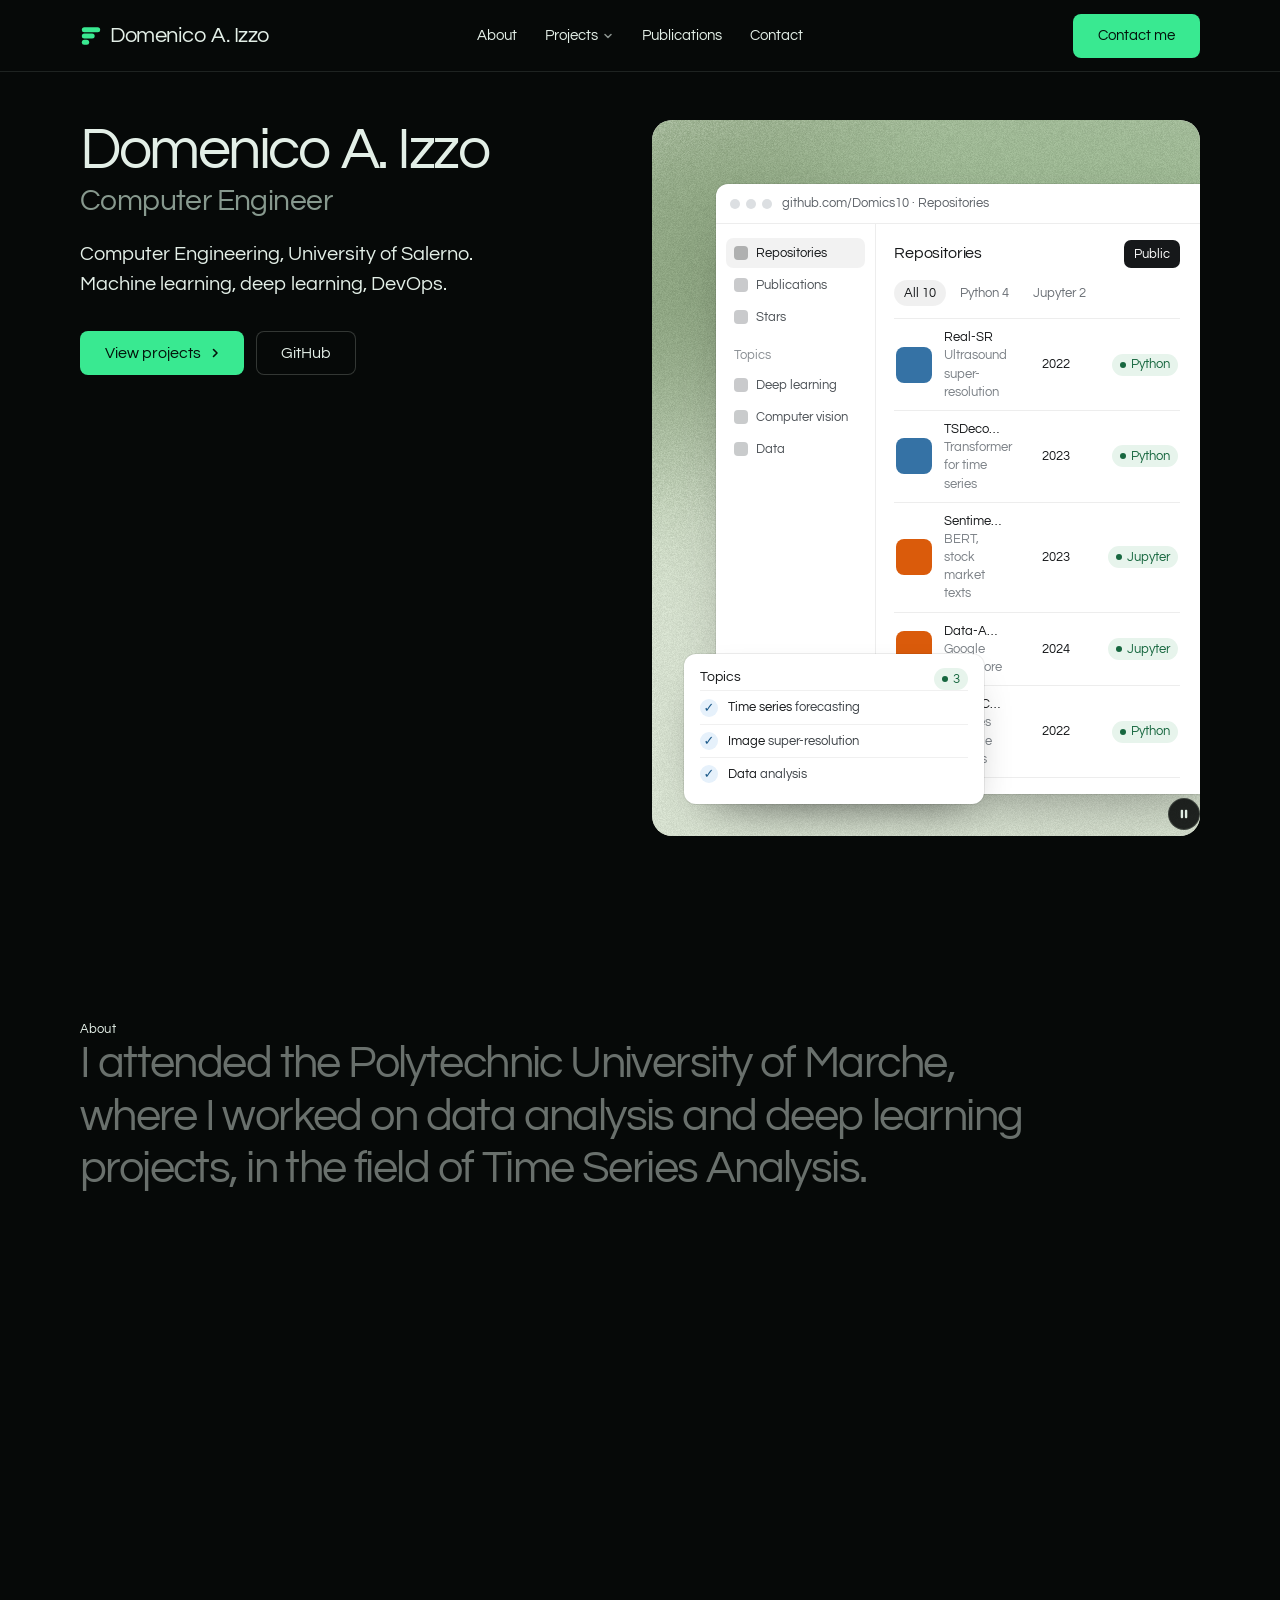
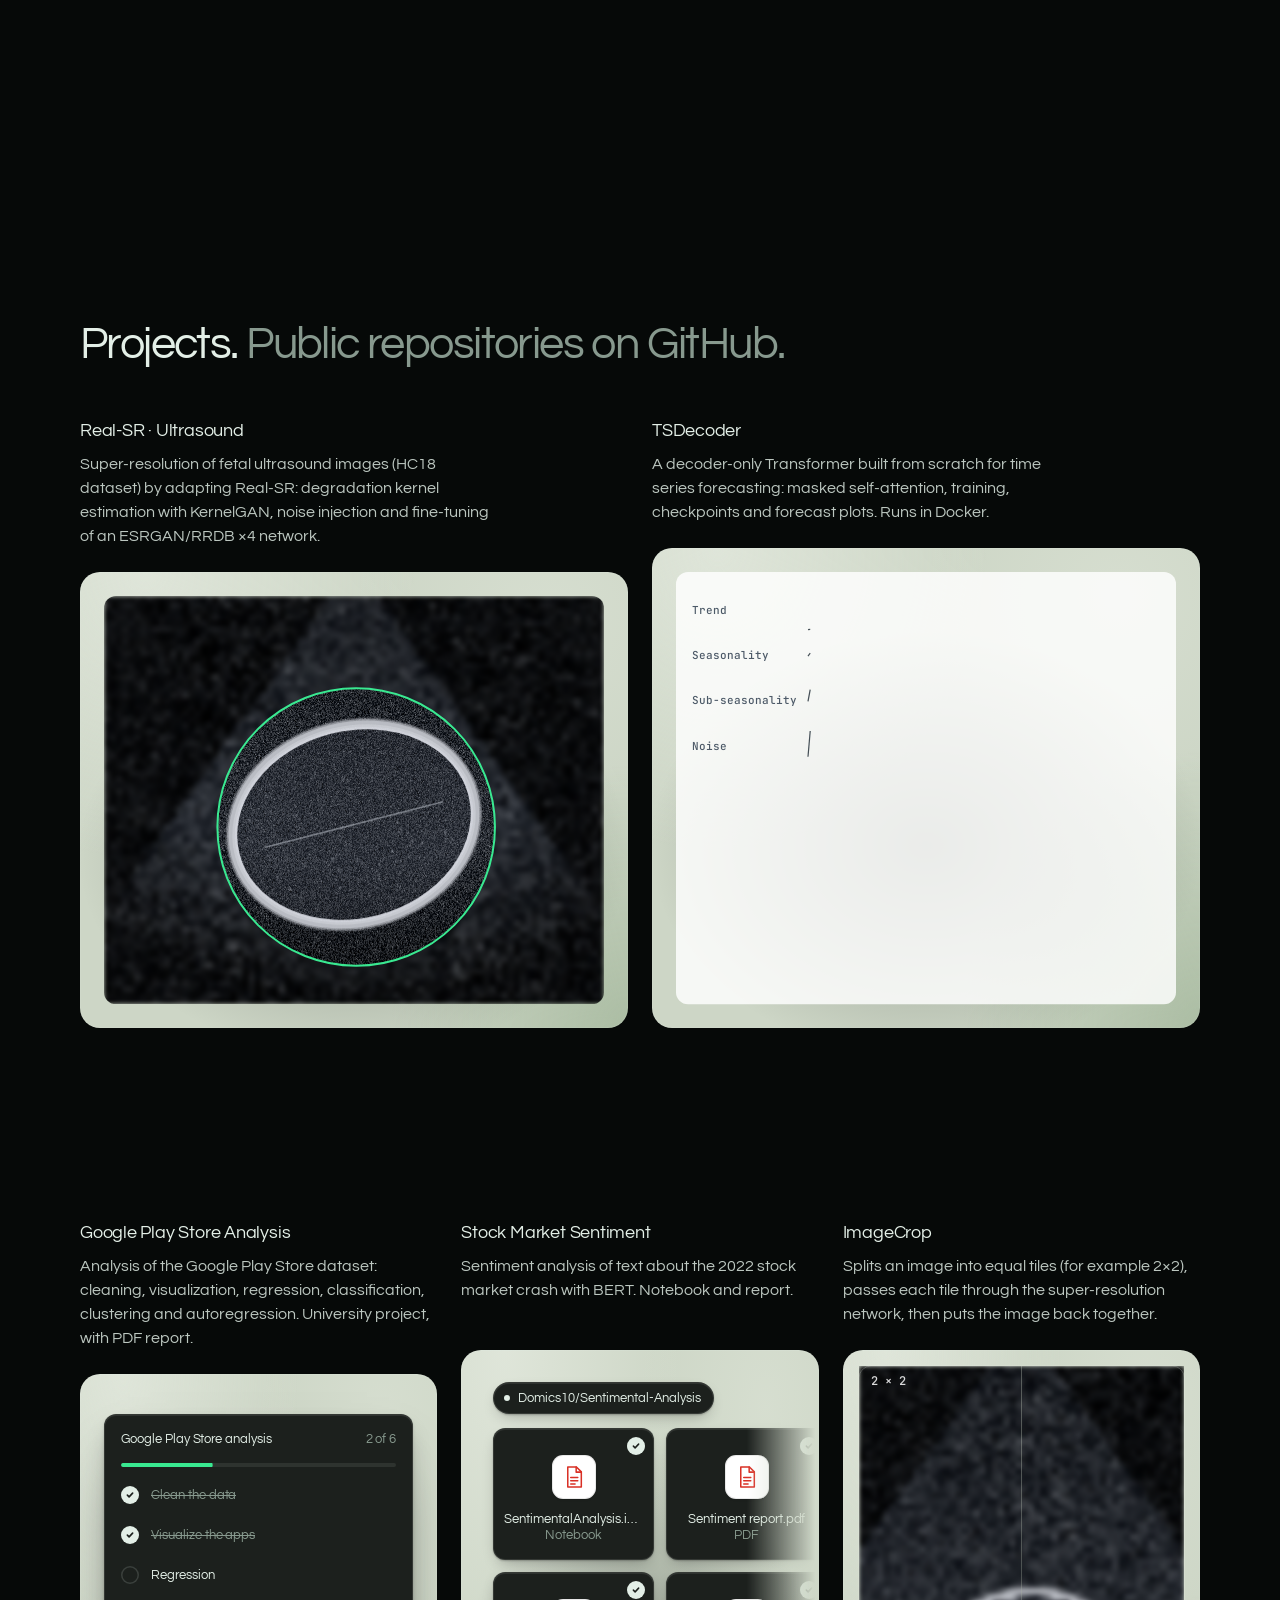
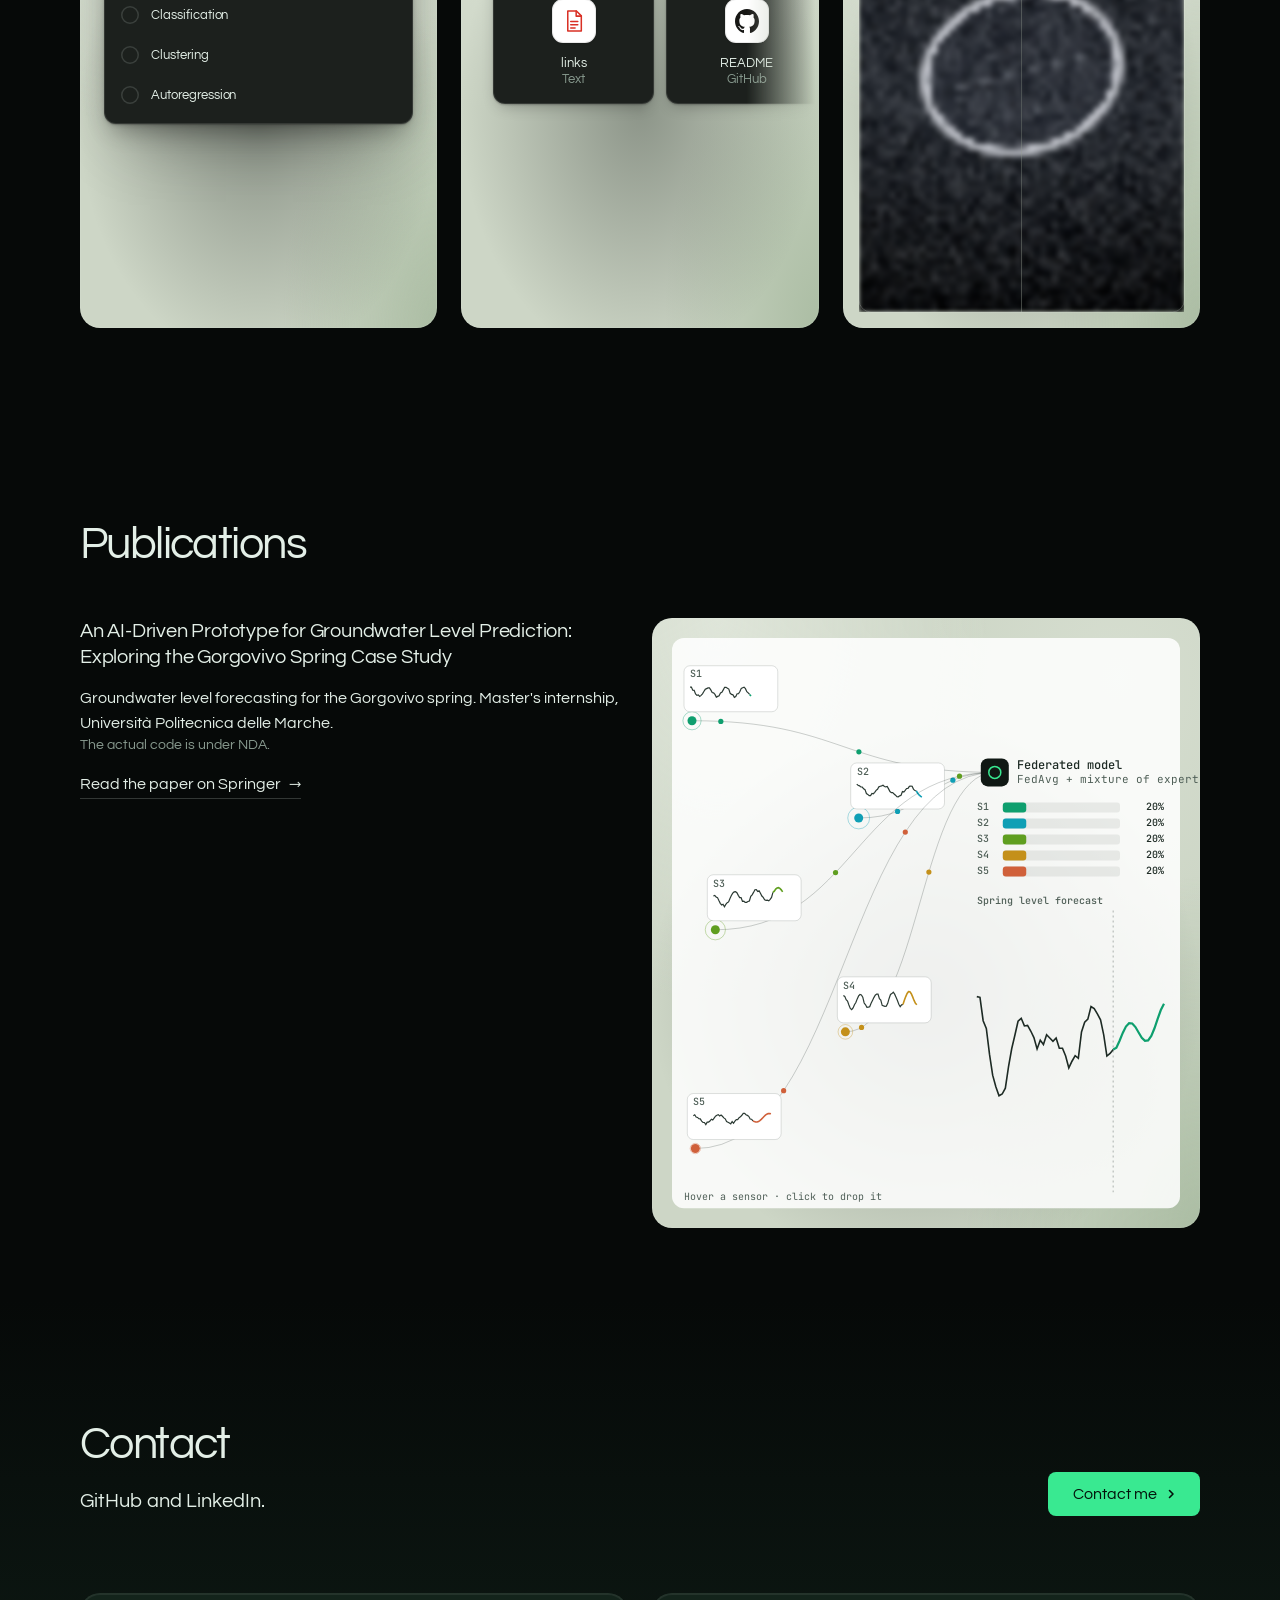
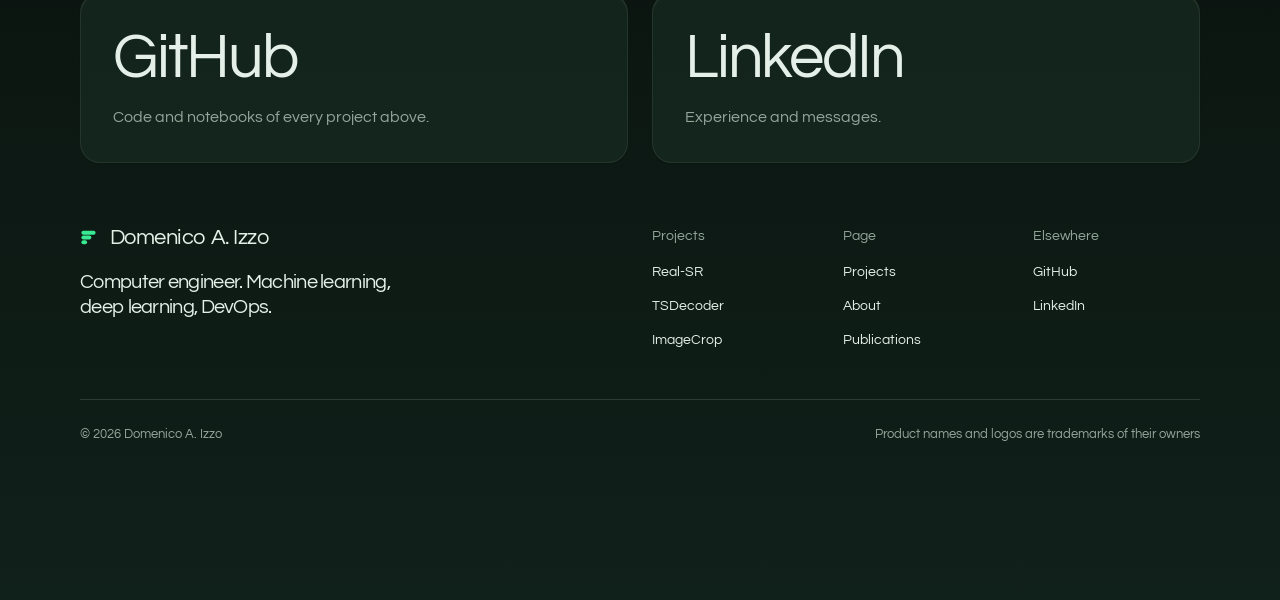
==== commit 4e67efc5: "Update the style of the contact cards for better responsiveness and visual improvement" ====
--- a/v2/index.html
+++ b/v2/index.html
@@ -65,9 +65,11 @@
 .hero__art .ui-pause:focus-visible { outline-color: var(--p-bg); }
 body { font-synthesis: none; }
 /* the footer: a dark green ground that grows out of the page's black, so the page ends without a jump */
-.contact-cards { margin-top: var(--s-8); }
-.contact-cards > .card { display: flex; flex-direction: column; justify-content: space-between; gap: var(--s-6); min-height: 200px; background: color-mix(in oklab, var(--ground-surface) 70%, transparent); }
-.contact-cards__name { font: var(--display-weight) clamp(40px, 5vw, 72px)/1 var(--font-display); letter-spacing: var(--display-tracking); }
+.contact-cards { margin-top: clamp(var(--s-5), 5vh, var(--s-8)); }
+.contact-cards > .card { display: flex; flex-direction: column; justify-content: space-between; gap: var(--s-4); min-height: clamp(104px, 24vh - 60px, 200px); background: color-mix(in oklab, var(--ground-surface) 70%, transparent); }
+.contact-cards__name { font: var(--display-weight) clamp(32px, min(5vw, 7vh), 72px)/1 var(--font-display); letter-spacing: var(--display-tracking); }
+/* the footer grows rather than let the cards run into the links on a short screen */
+#contact.closing { height: auto; min-height: calc(var(--h, 1) * 100svh); }
 .contact-cards__line { color: var(--muted); }
 @media (max-width: 639px) { .contact-cards > .card { min-height: 120px; } }
 #contact.footer--statement {
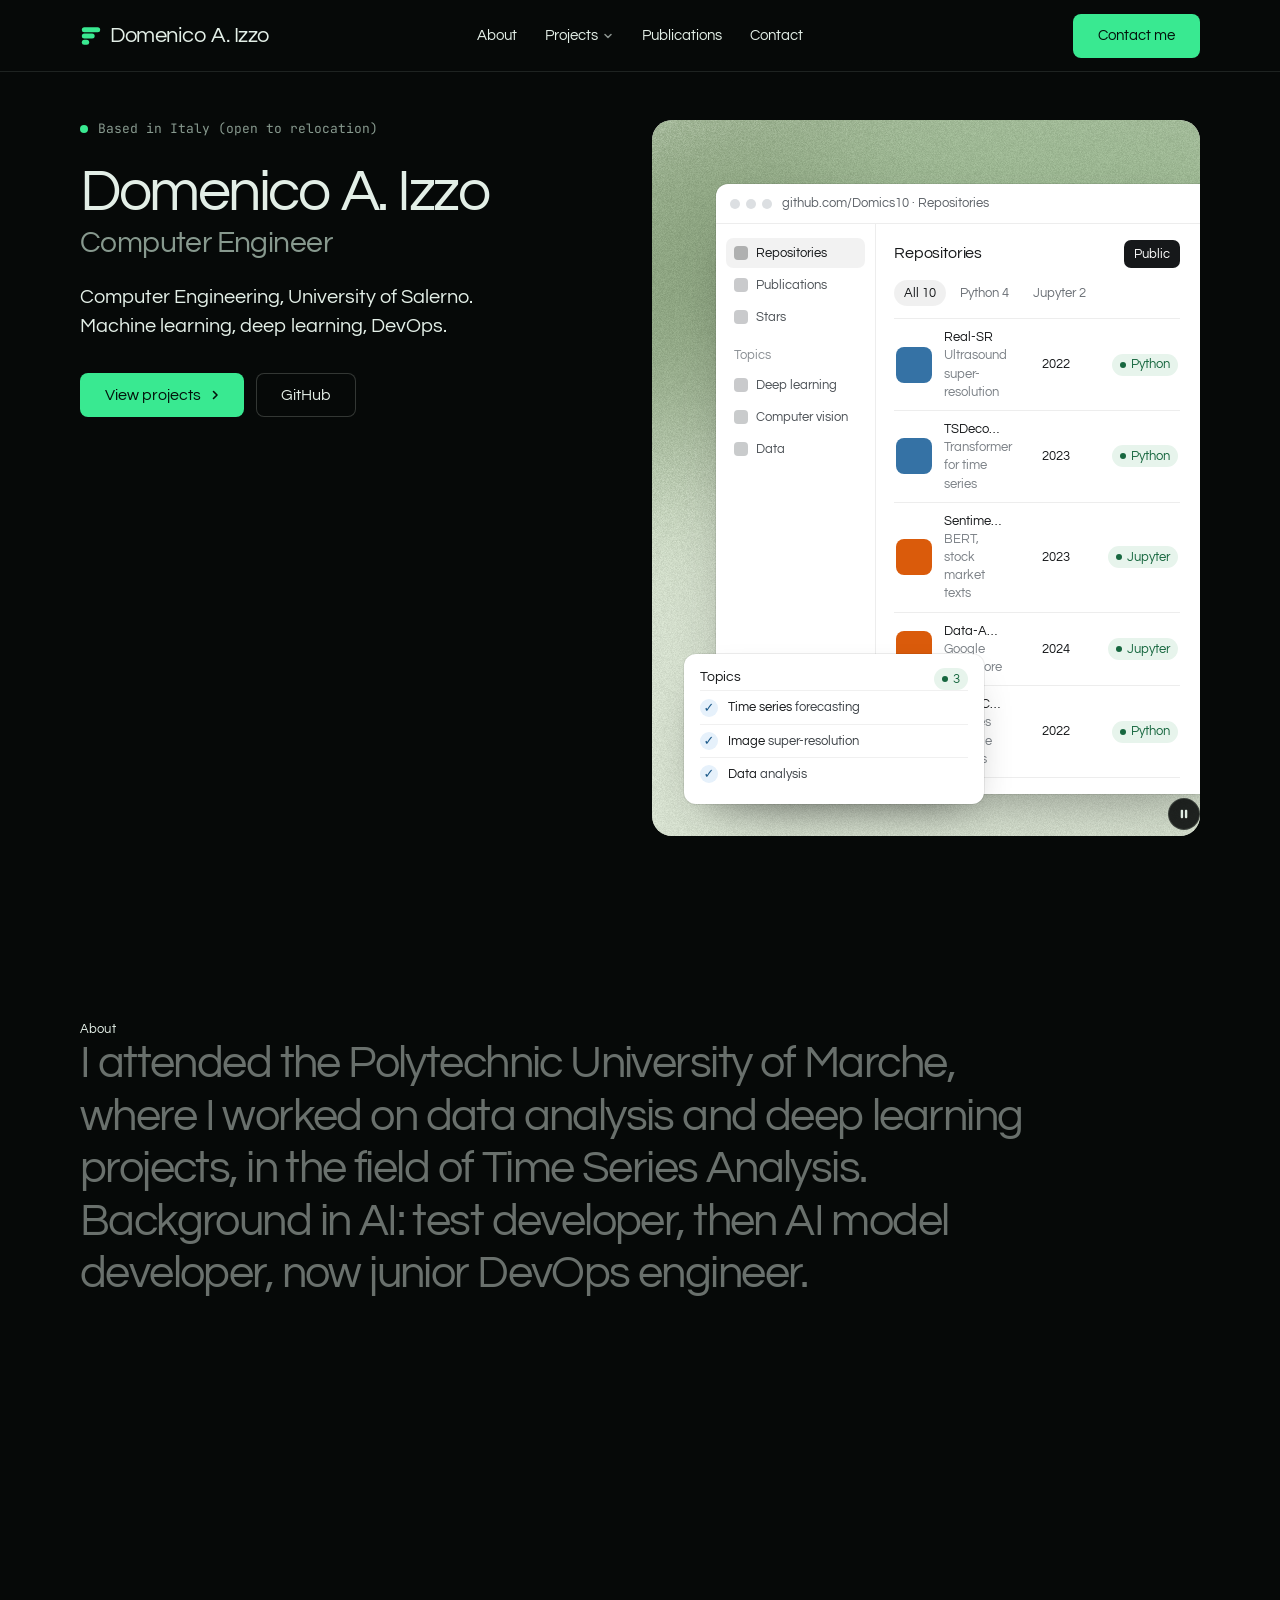
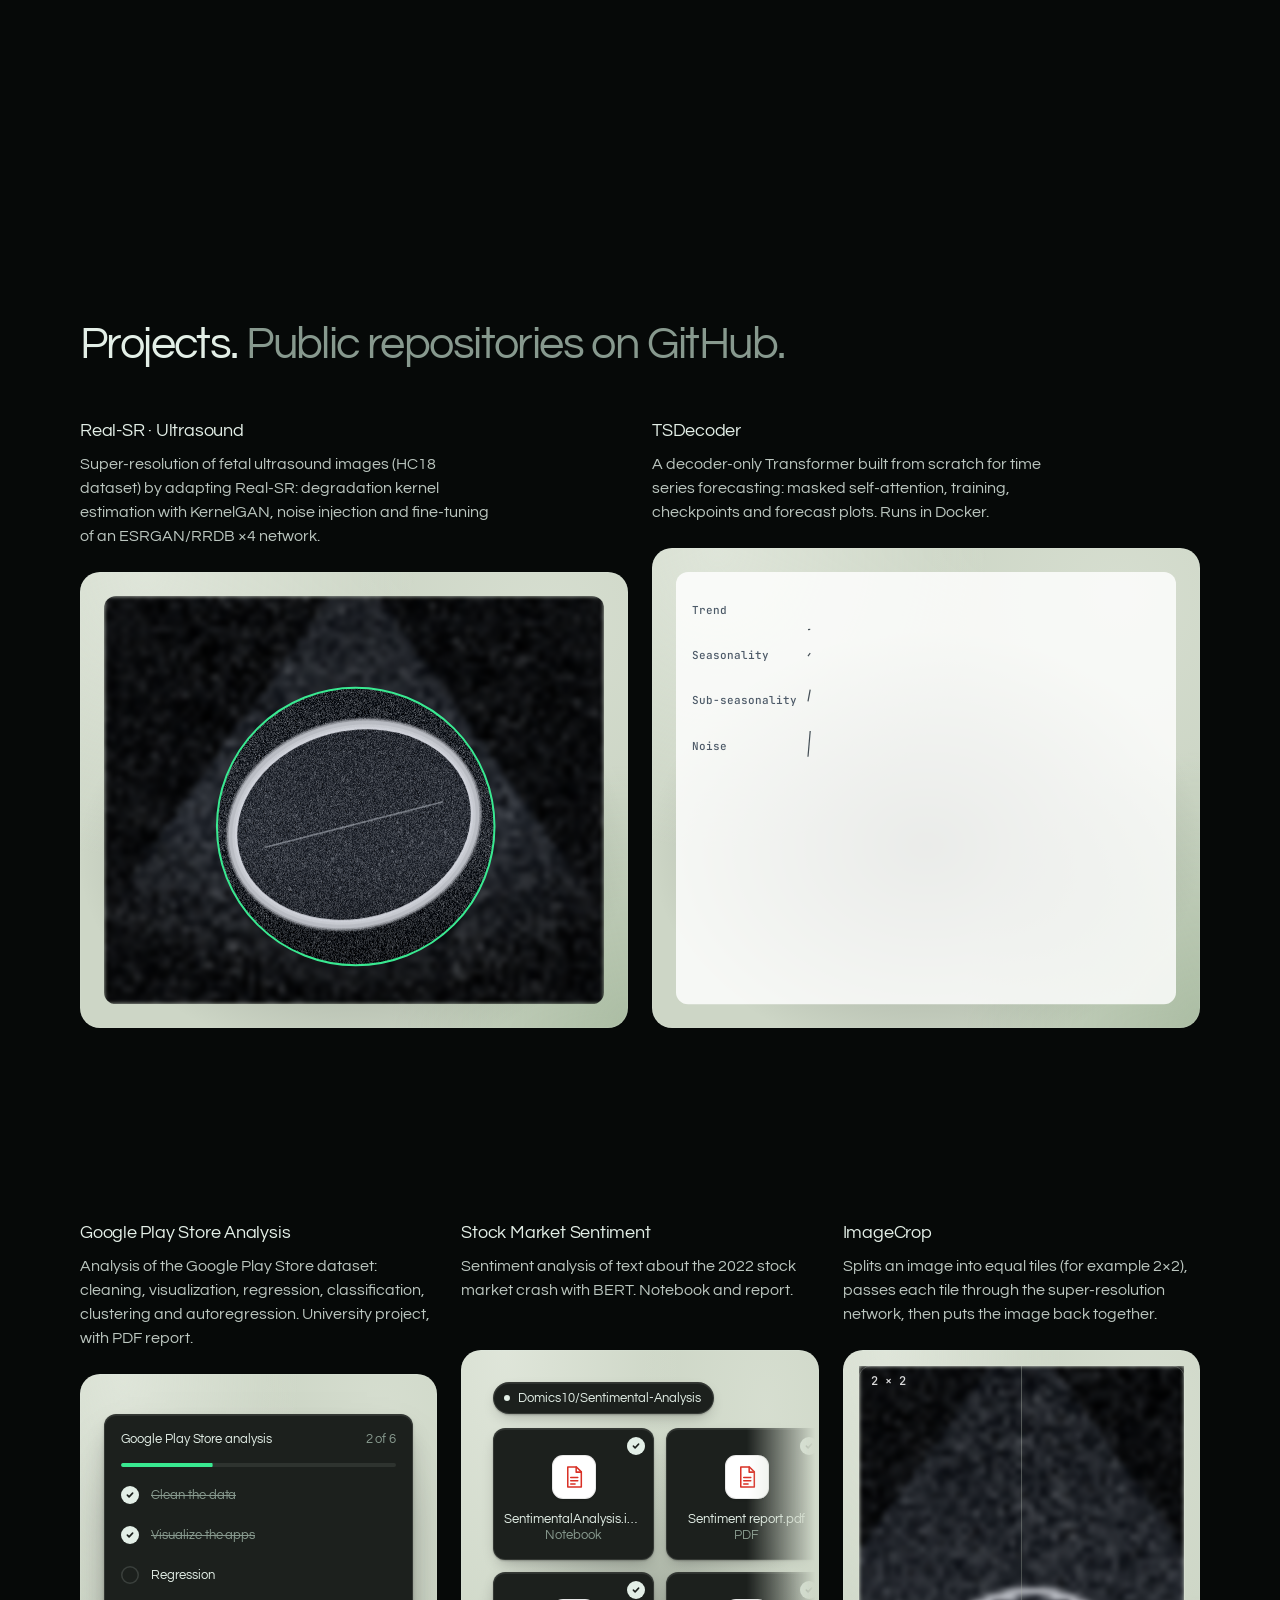
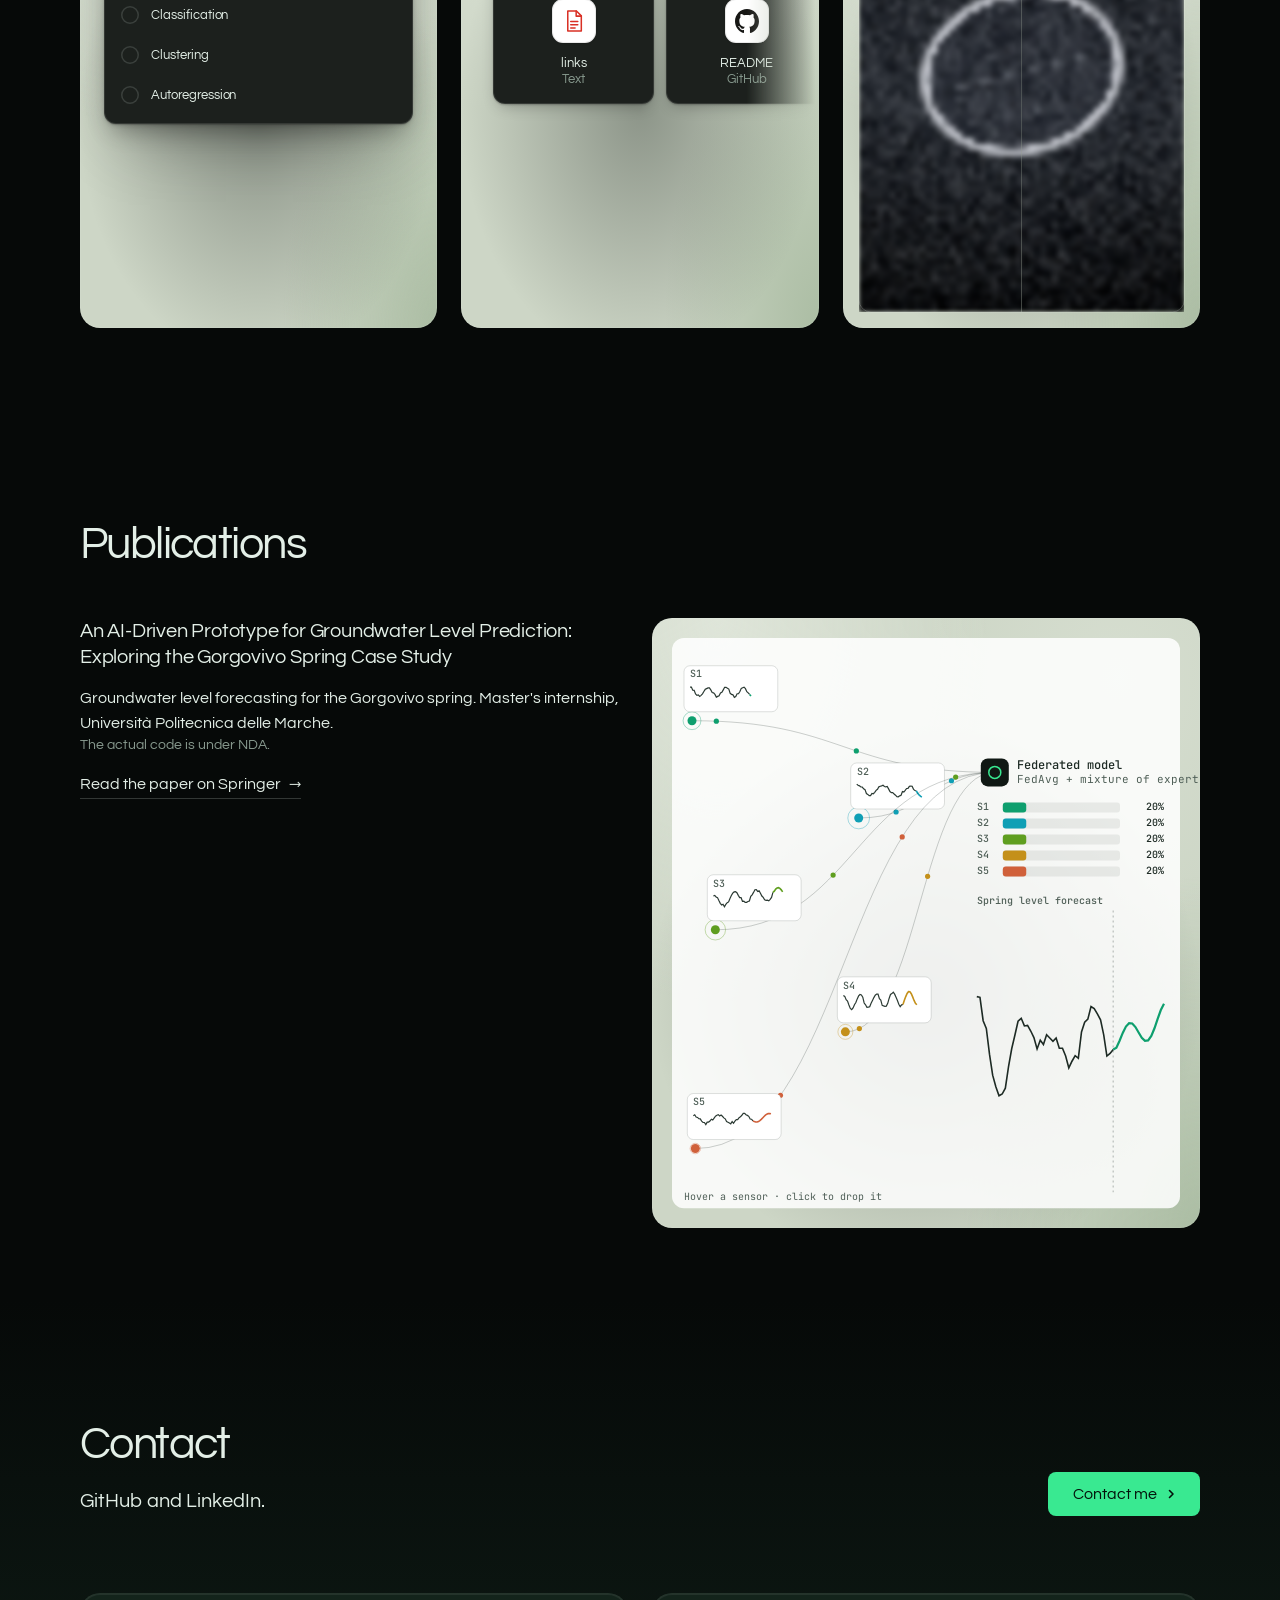
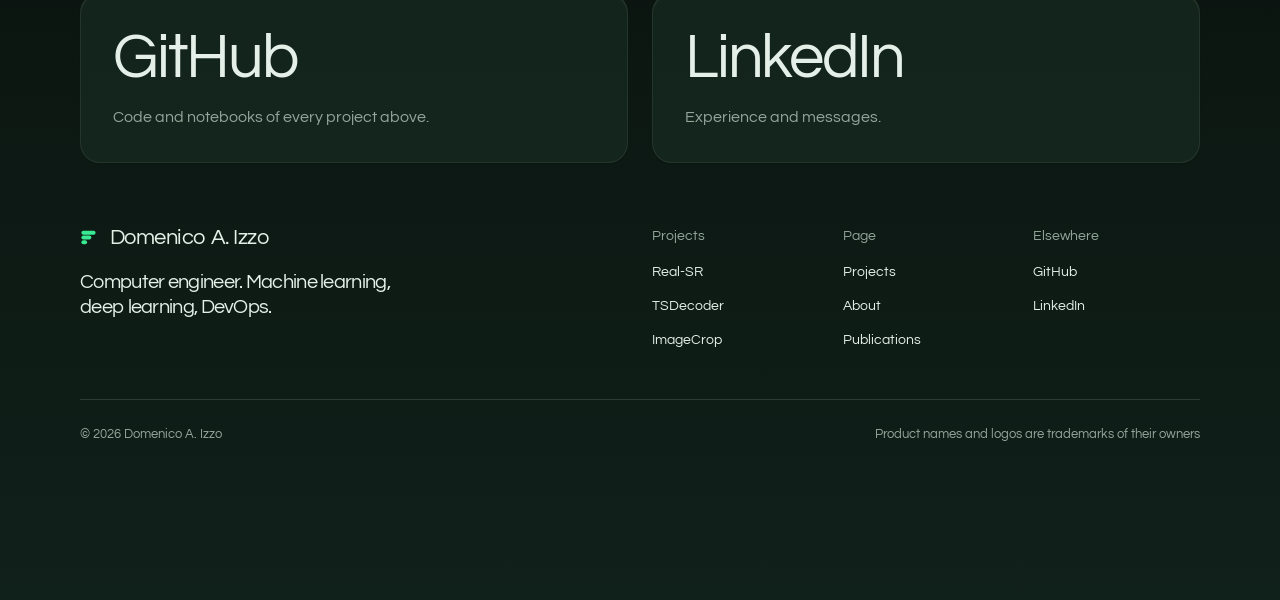
==== commit 183823b3: "details added" ====
--- a/v2/index.html
+++ b/v2/index.html
@@ -64,6 +64,11 @@
 @media (max-width: 639px) { .ly-piece--main .d-row:nth-child(n+2) { display: none; } }
 .hero__art .ui-pause:focus-visible { outline-color: var(--p-bg); }
 body { font-synthesis: none; }
+/* the hero's pill, as on the first version: one line above the h1 with a green dot */
+.hero-pill { display: flex; align-items: center; gap: 10px; margin: 0 0 var(--s-5); padding: 0; font: 400 13px/1.4 var(--font-mono); color: var(--muted); }
+.hero-pill__dot { width: 8px; height: 8px; border-radius: 50%; background: var(--p-accent); box-shadow: 0 0 0 0 color-mix(in oklab, var(--p-accent) 60%, transparent); animation: pill-pulse 2.4s ease-out infinite; }
+@keyframes pill-pulse { 70% { box-shadow: 0 0 0 9px transparent; } 100% { box-shadow: 0 0 0 0 transparent; } }
+@media (prefers-reduced-motion: reduce) { .hero-pill__dot { animation: none; } }
 /* the footer: a dark green ground that grows out of the page's black, so the page ends without a jump */
 .contact-cards { margin-top: clamp(var(--s-5), 5vh, var(--s-8)); }
 .contact-cards > .card { display: flex; flex-direction: column; justify-content: space-between; gap: var(--s-4); min-height: clamp(104px, 24vh - 60px, 200px); background: color-mix(in oklab, var(--ground-surface) 70%, transparent); }
@@ -148,6 +153,7 @@
   <section class="hero hero--collage" data-enter aria-labelledby="hero-h">
     <div class="wrap"><div class="hero-text grid hero__grid">
       <div class="hero__text span-5">
+        <p class="hero-pill"><span class="hero-pill__dot" aria-hidden="true"></span>Based in Italy (open to relocation)</p>
         <h1 id="hero-h">Domenico A. Izzo<span class="hero__role">Computer Engineer</span></h1>
         <p class="hero__lead">Computer Engineering, University of Salerno.<br>Machine learning, deep learning, DevOps.</p>
         <div class="btn-row"><a class="btn btn--primary" href="#projects">View projects<svg class="m-arrow" viewBox="0 0 12 12" aria-hidden="true"><path class="m-arrow__stem" d="M1 6h8"/><path class="m-arrow__head" d="M4.5 2.5 8 6l-3.5 3.5"/></svg></a><a class="btn btn--secondary" href="https://github.com/Domics10" target="_blank" rel="noopener">GitHub</a></div>
@@ -186,7 +192,7 @@
   <section class="section statement" id="about" data-moment="word-highlight" aria-label="About">
     <div class="wrap">
       <p class="t-label">About</p>
-      <p class="mo-wh__text">I attended the Polytechnic University of Marche, where I worked on data analysis and deep learning projects, in the field of <strong>Time Series Analysis</strong>.</p>
+      <p class="mo-wh__text">I attended the Polytechnic University of Marche, where I worked on data analysis and deep learning projects, in the field of <strong>Time Series Analysis</strong>. Background in AI: test developer, then AI model developer, now junior DevOps engineer.</p>
     </div>
   </section>
 
